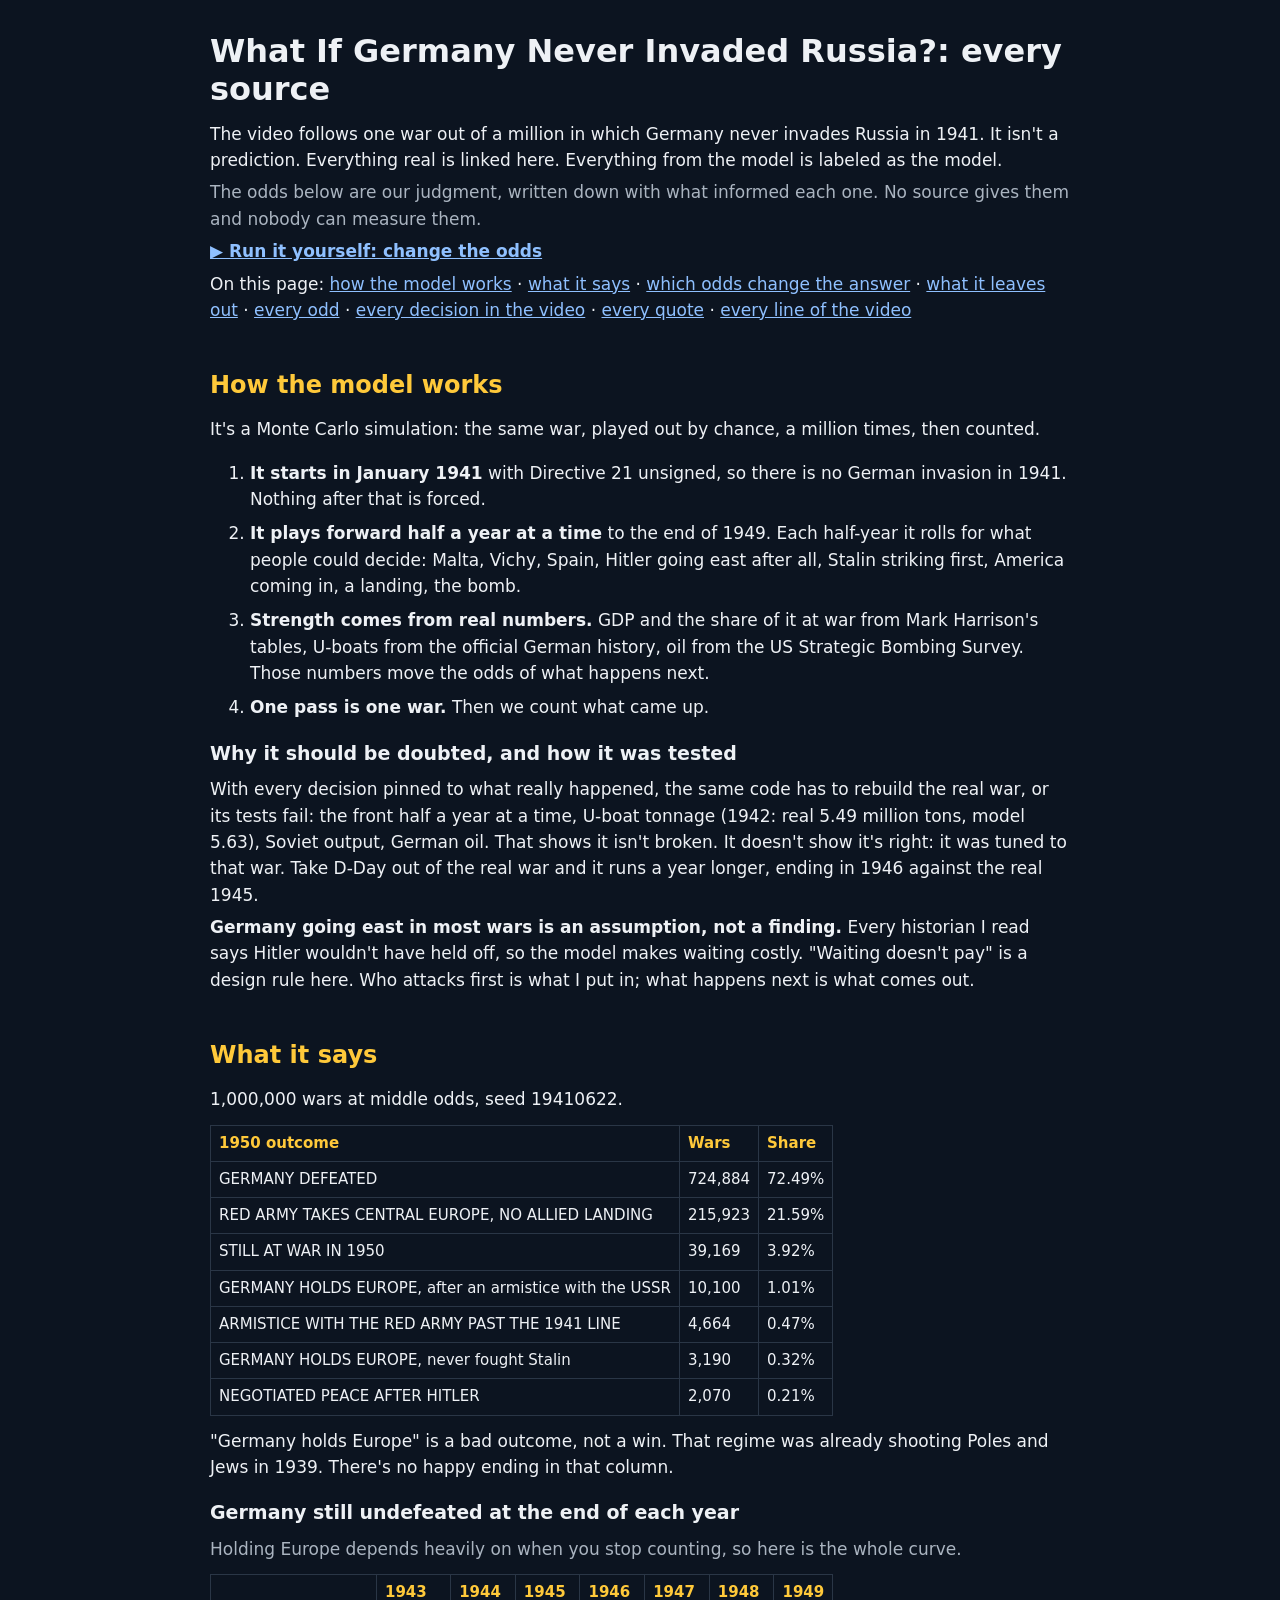
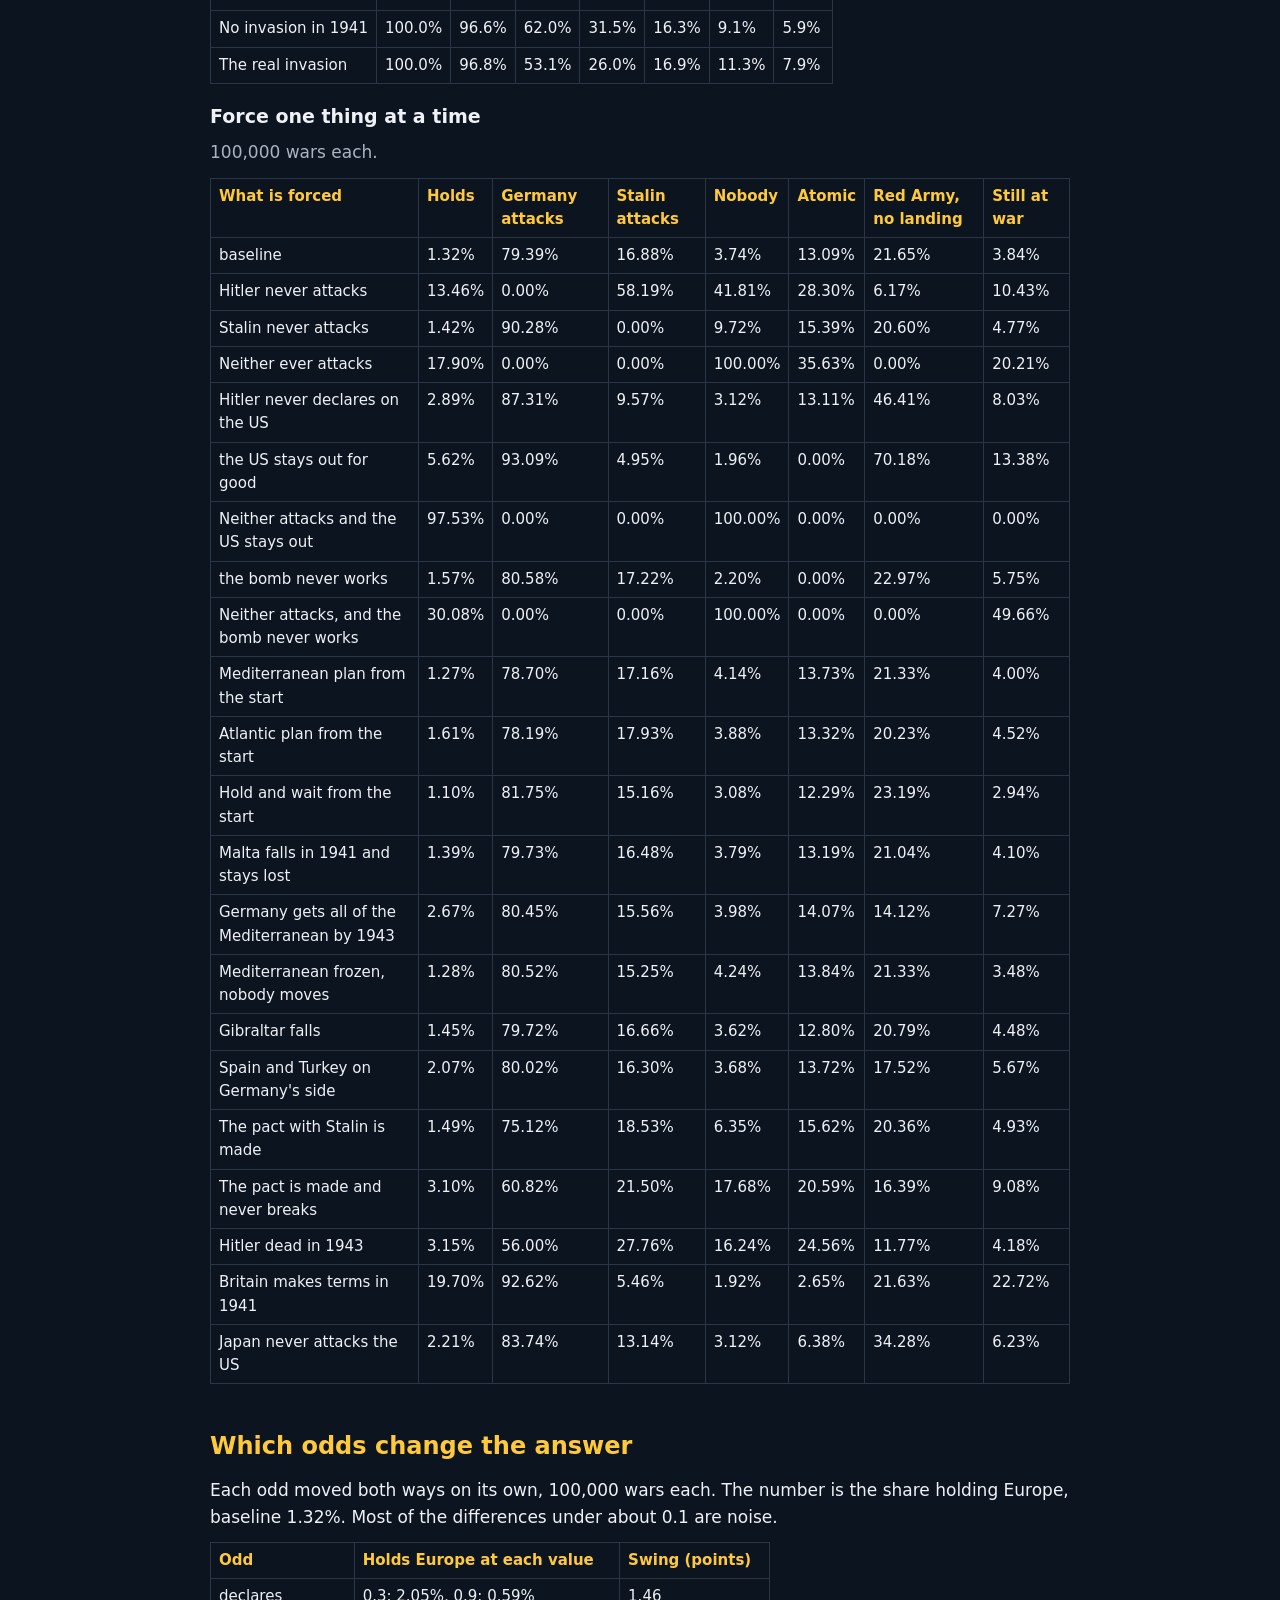
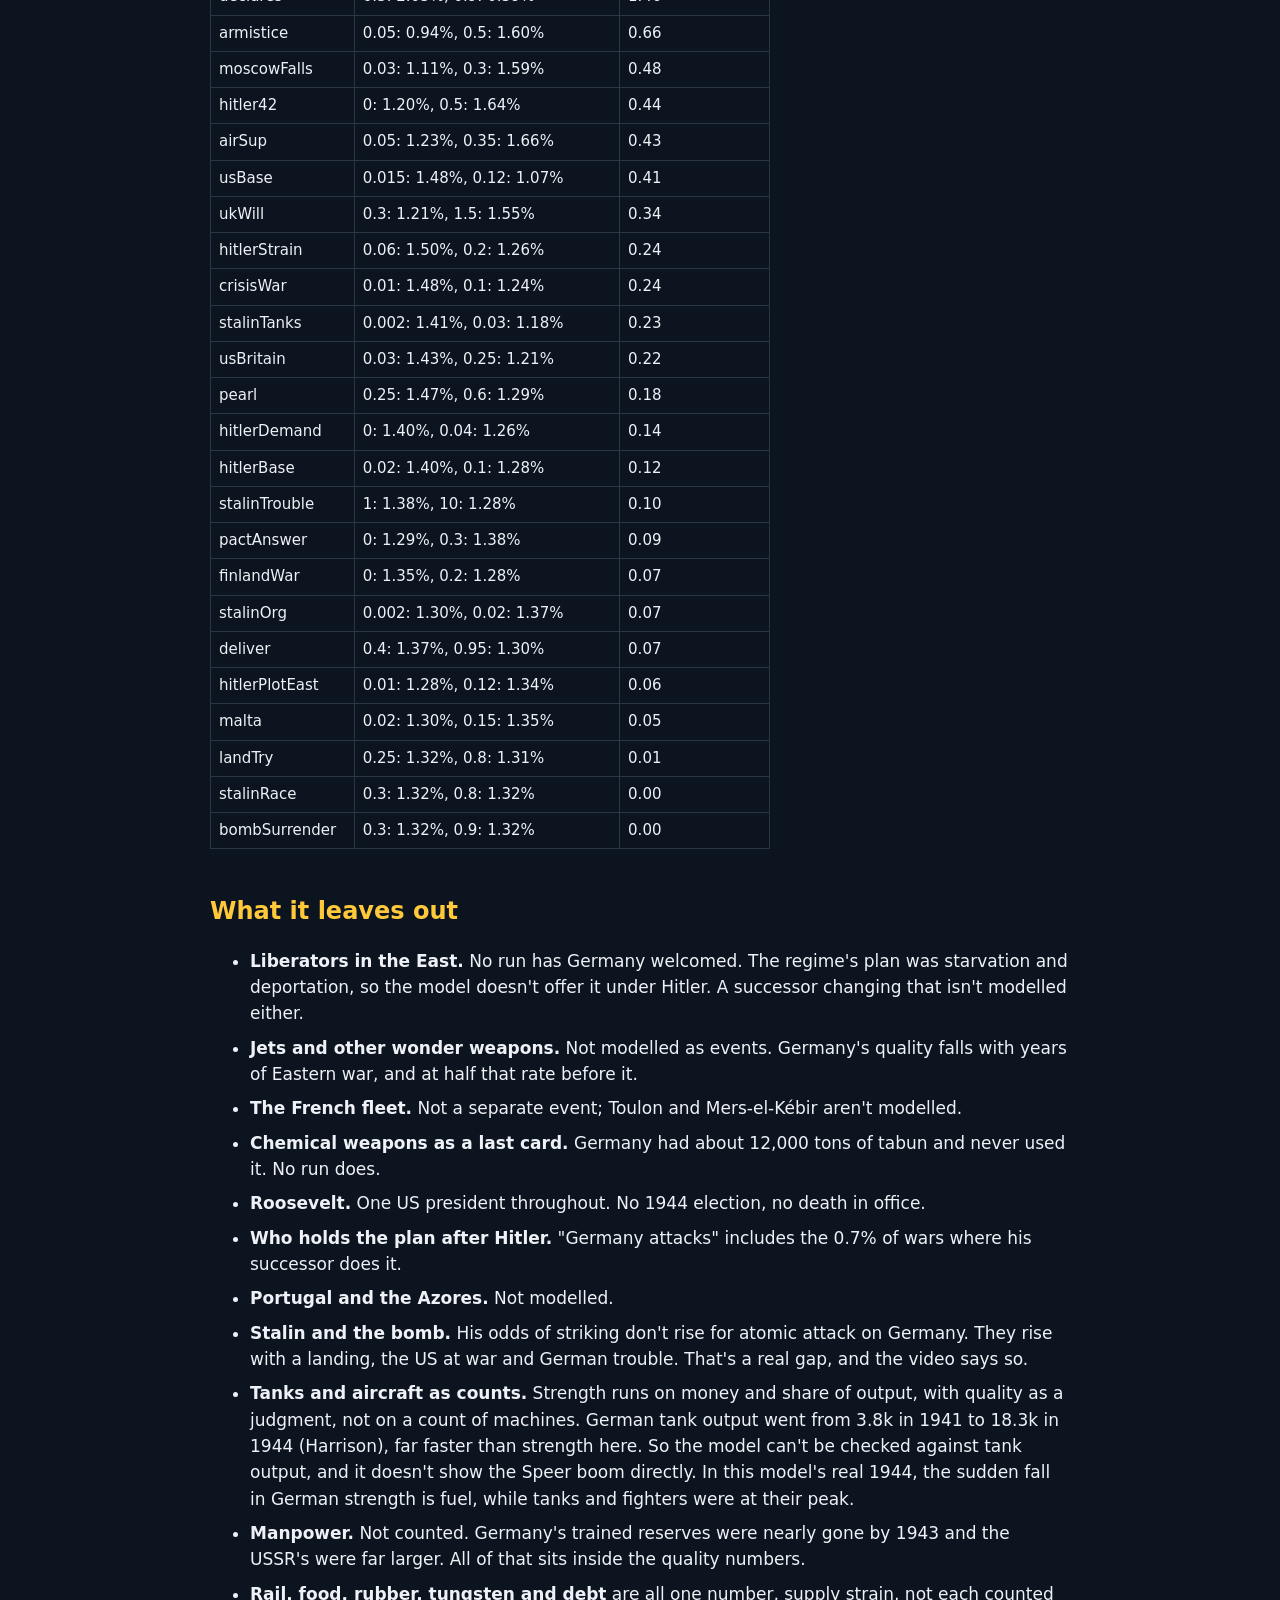
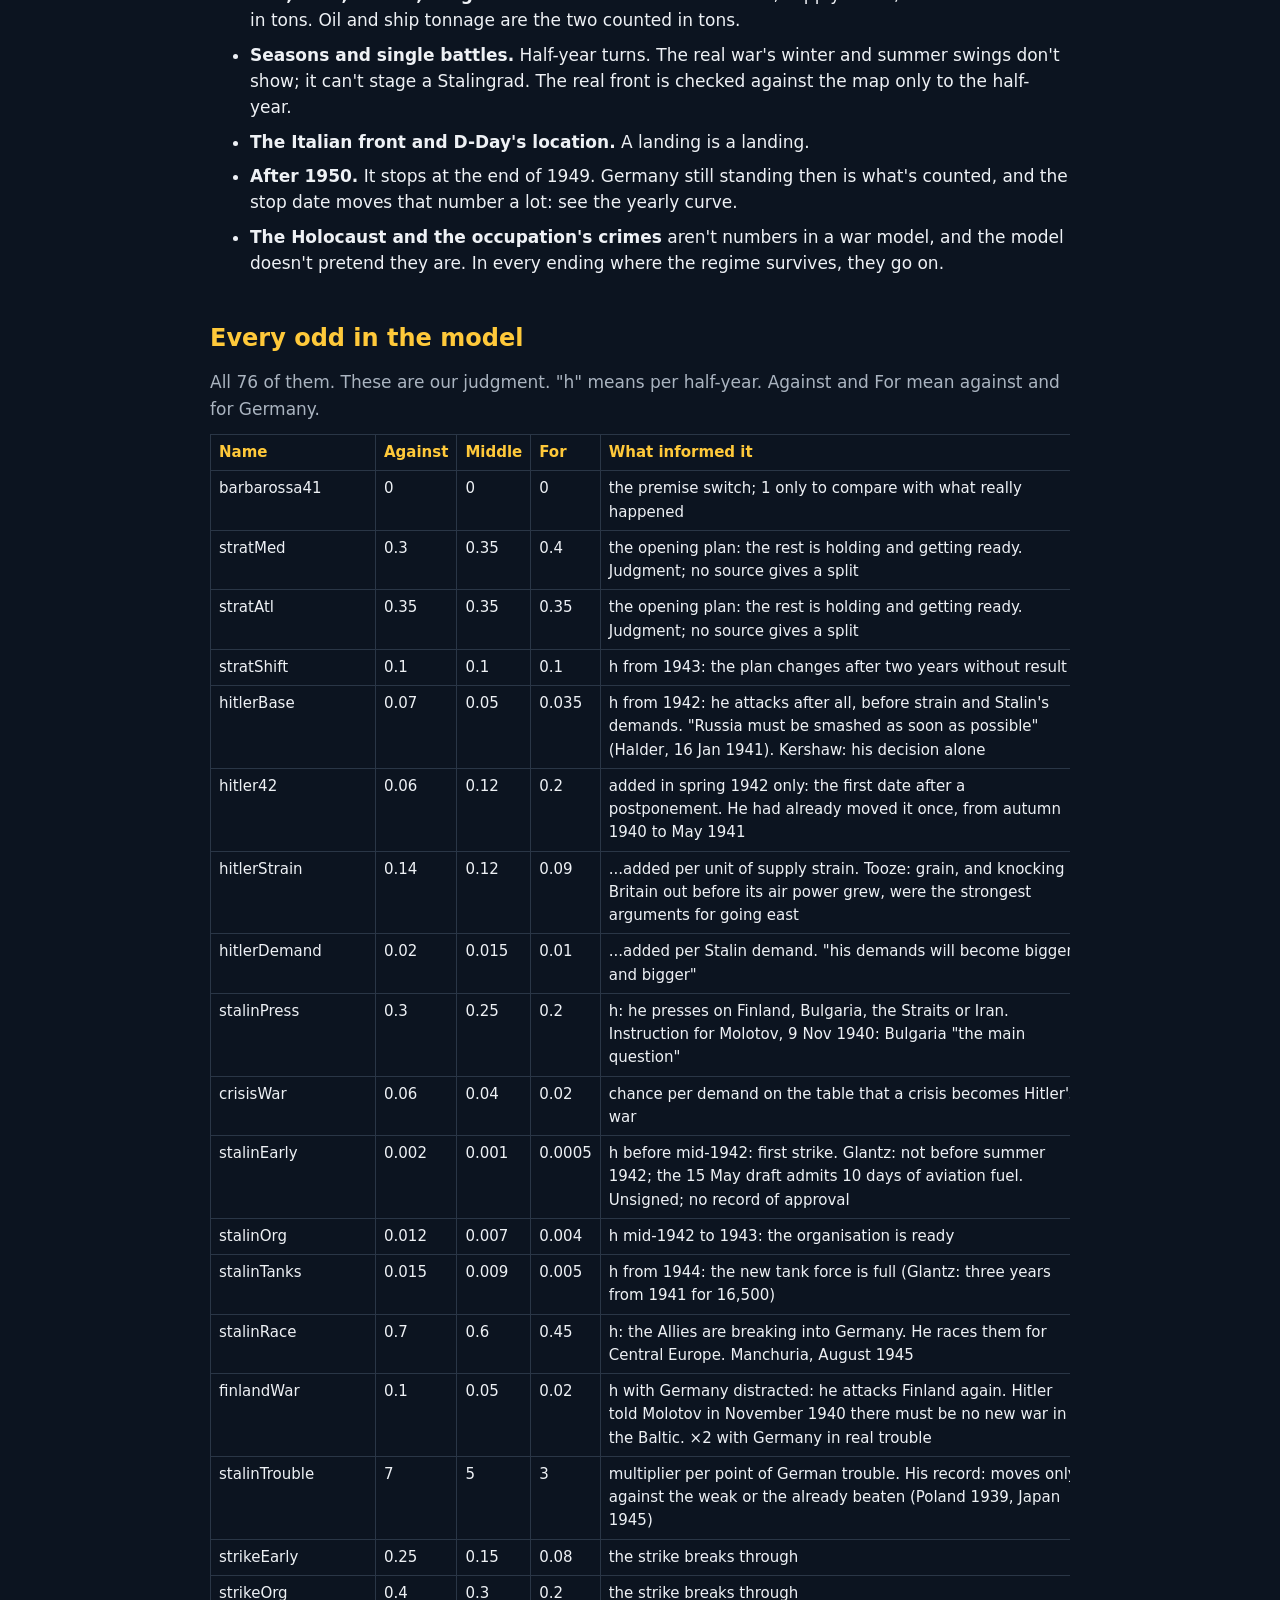
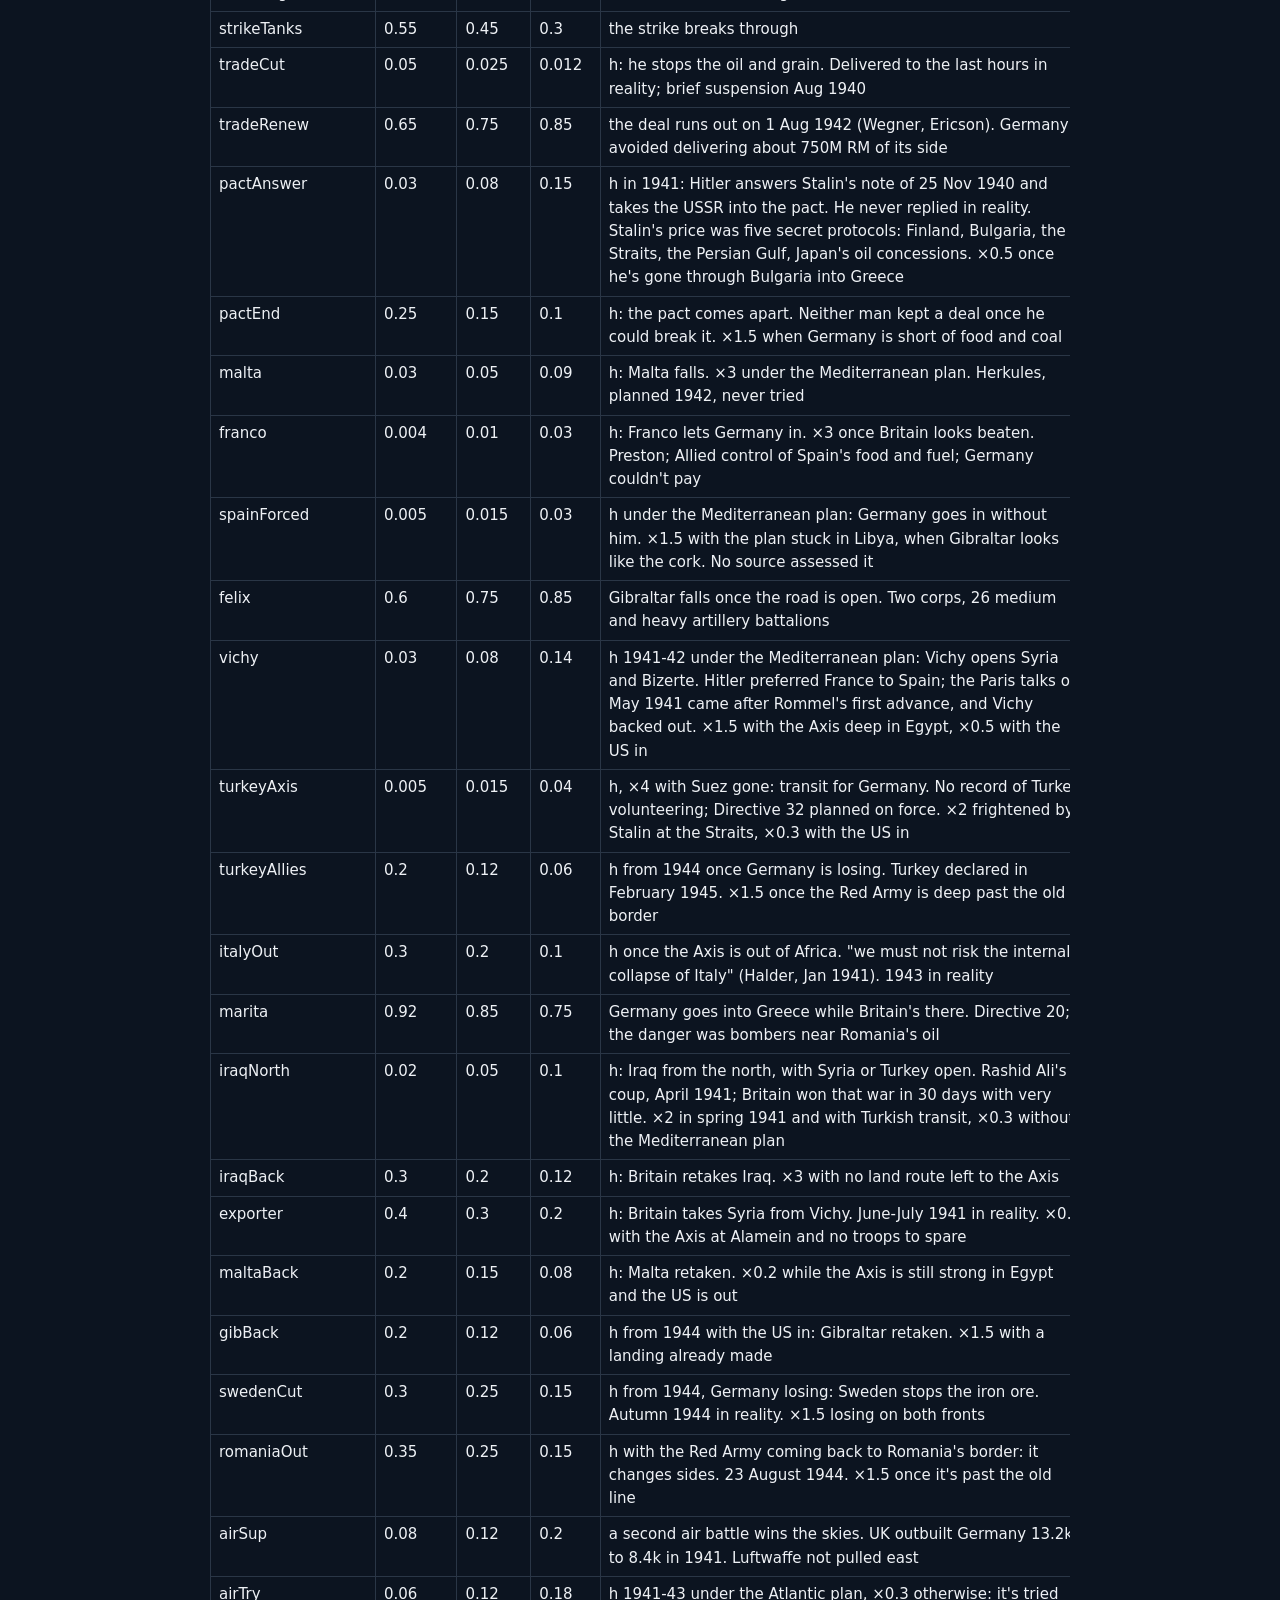
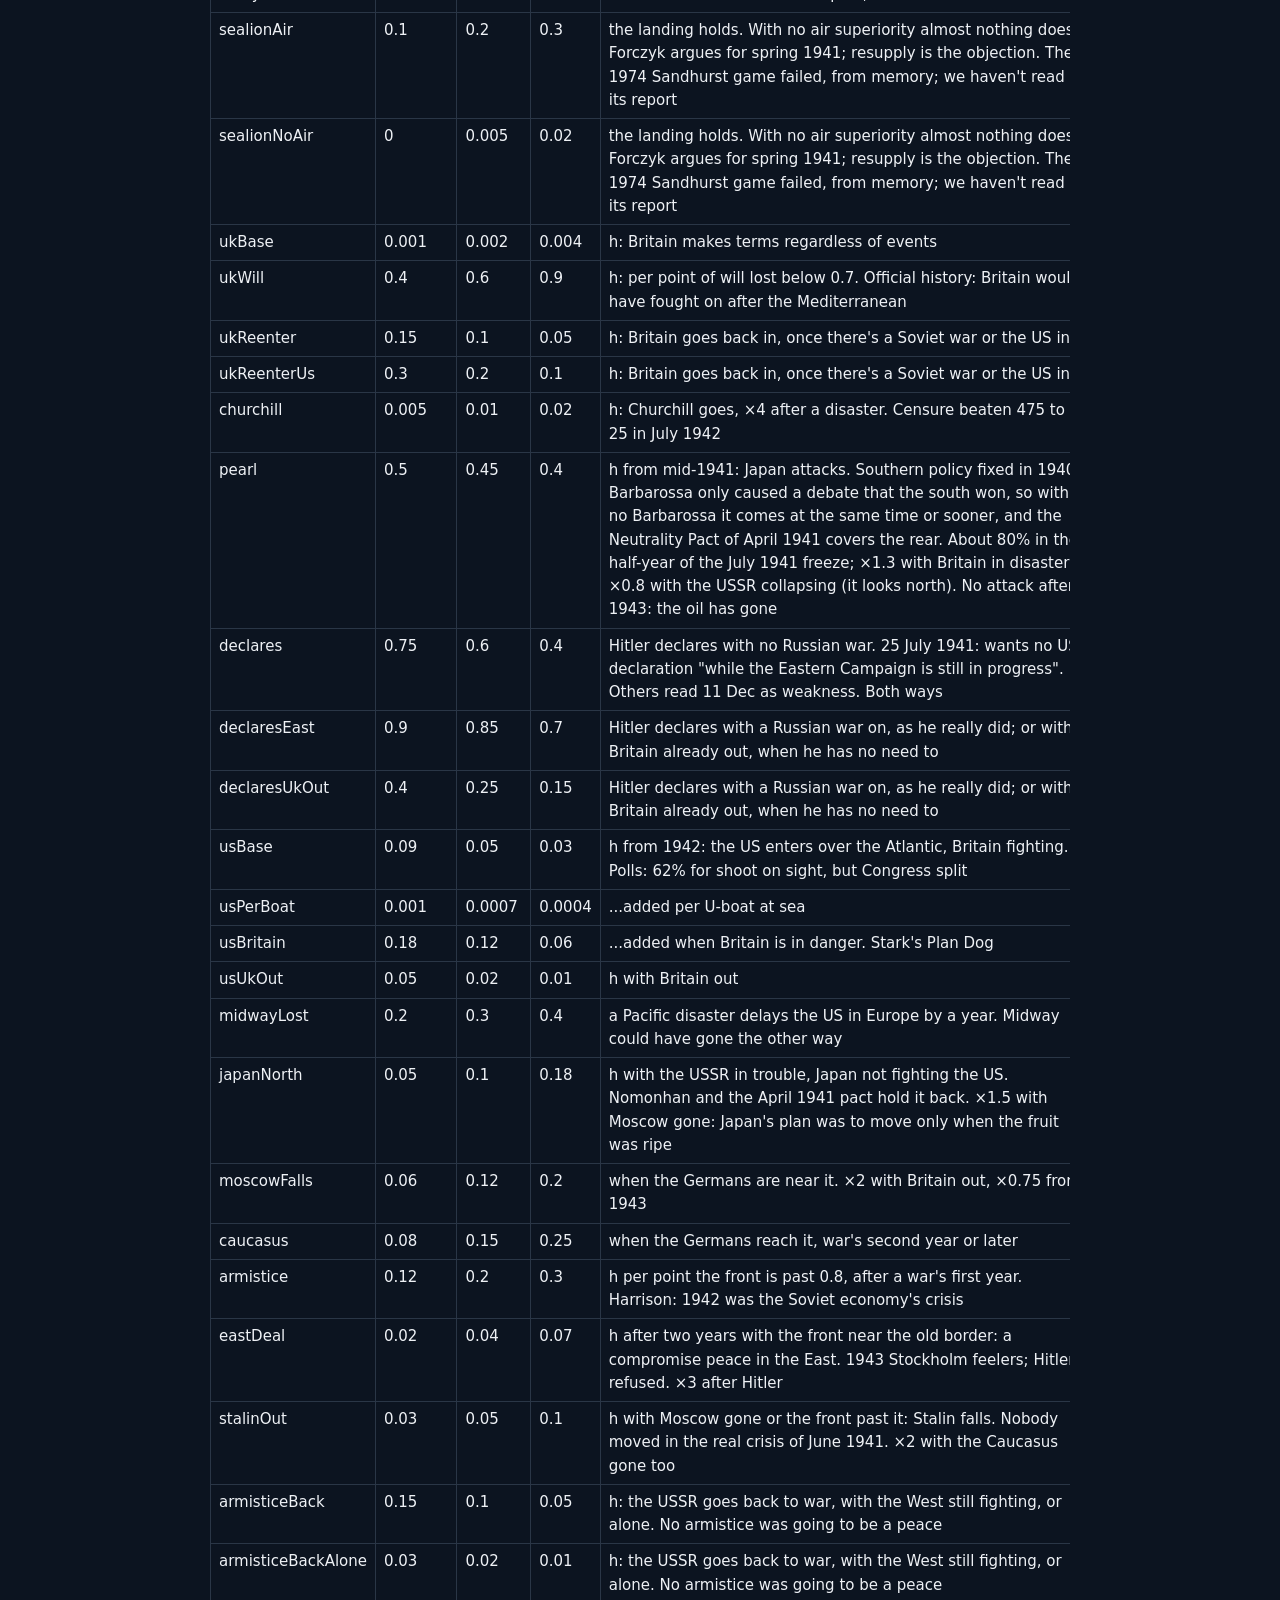
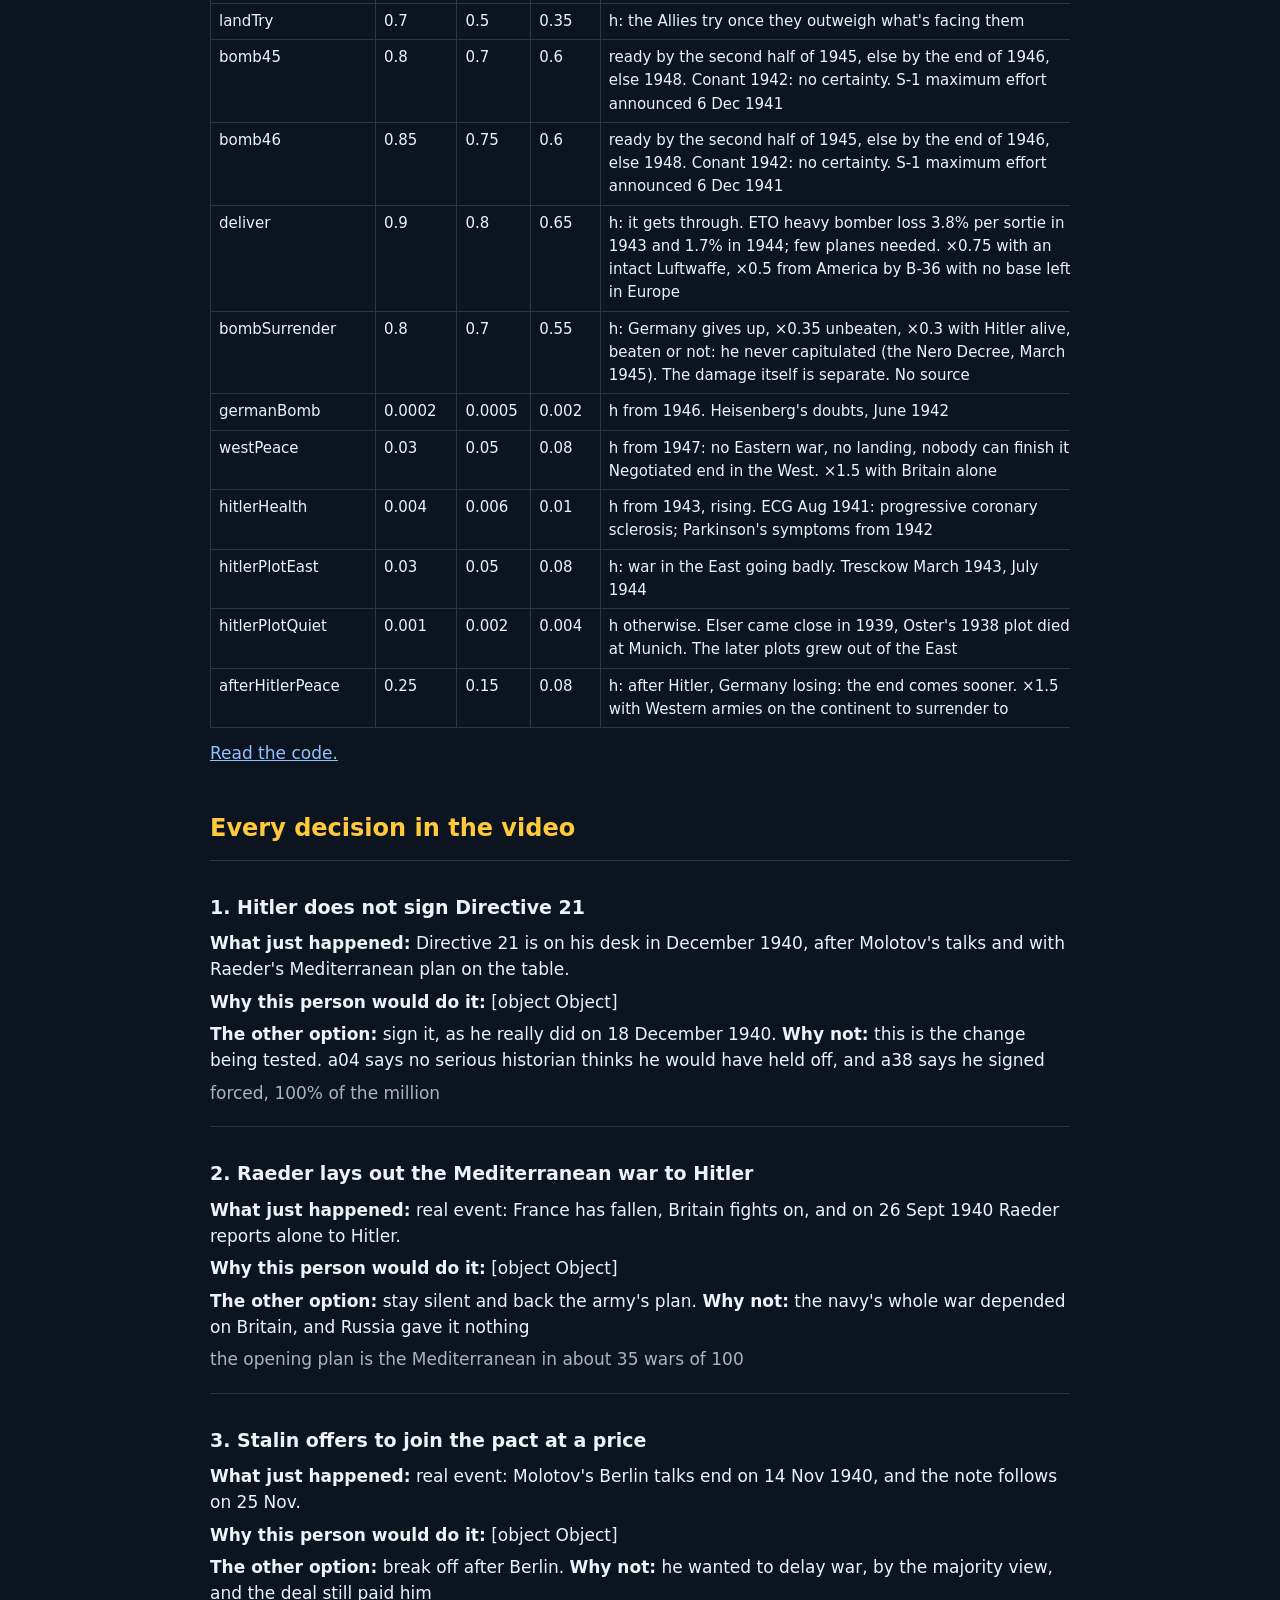
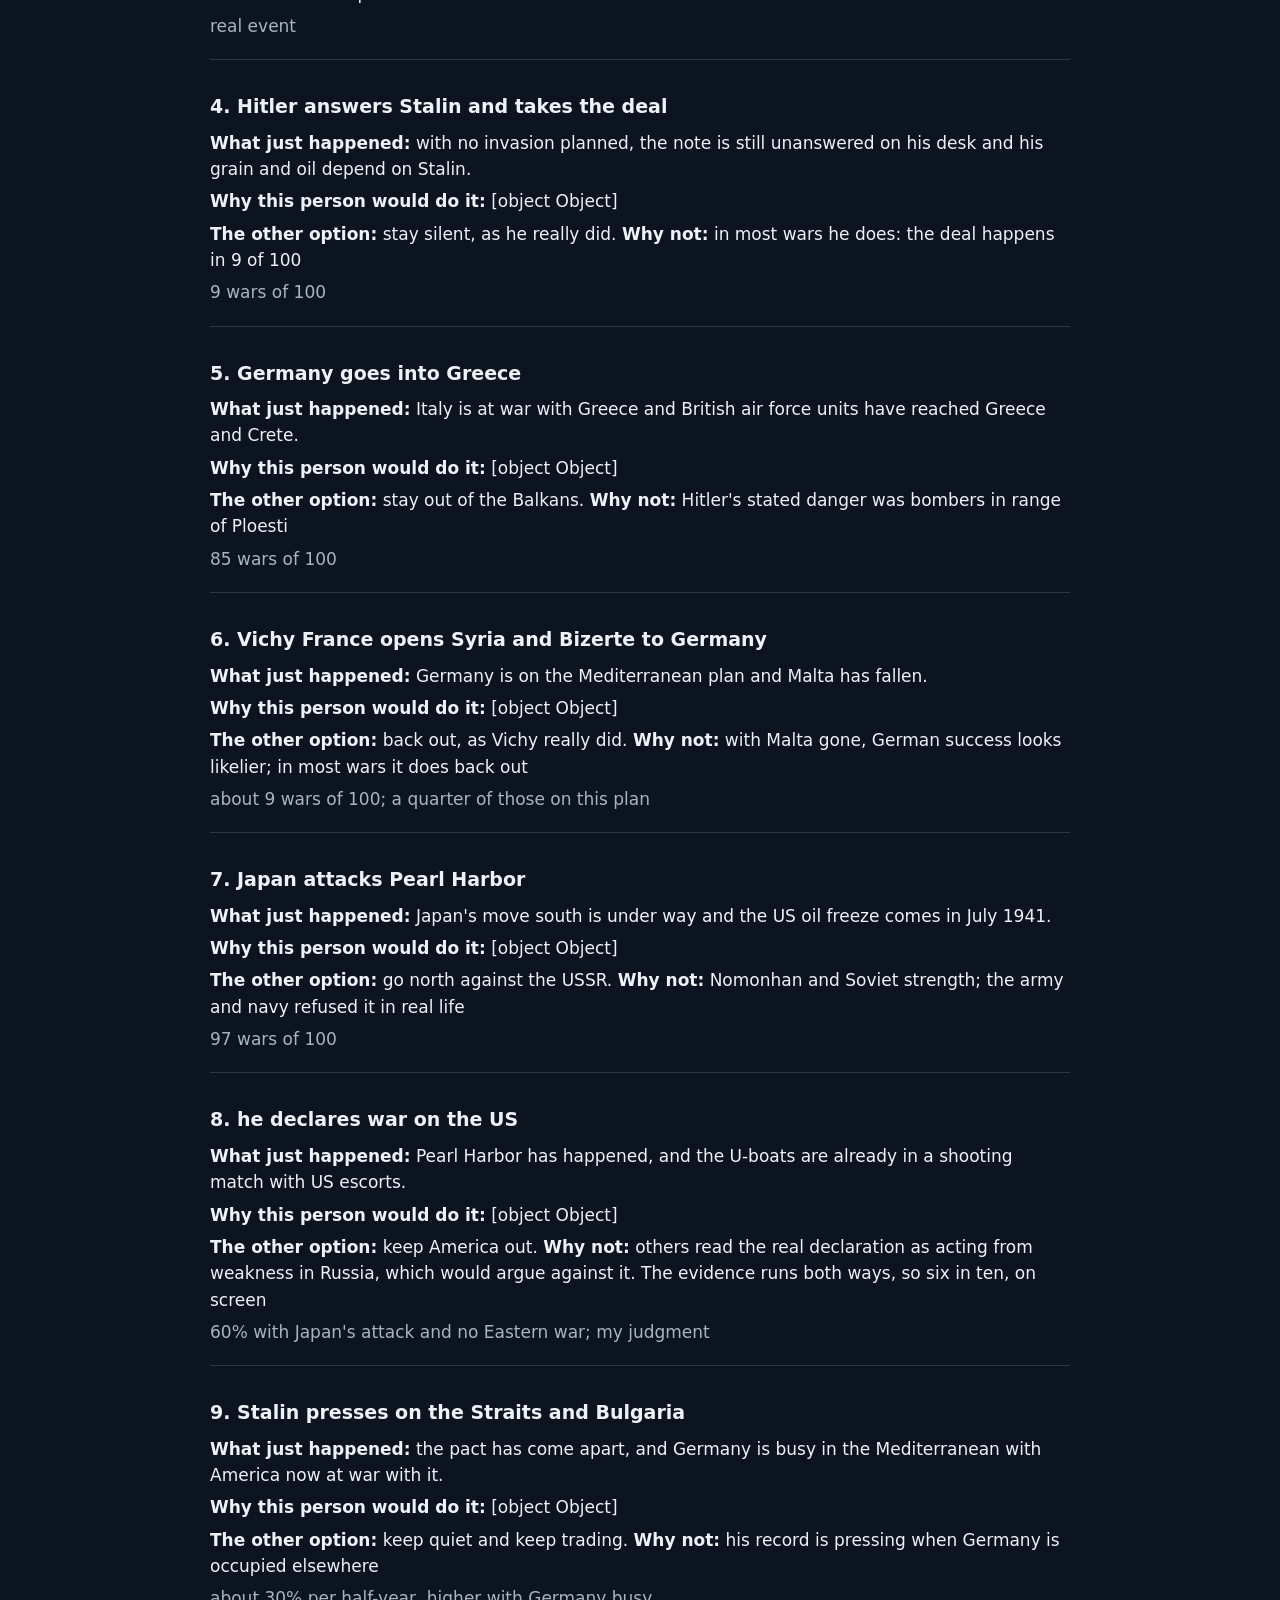
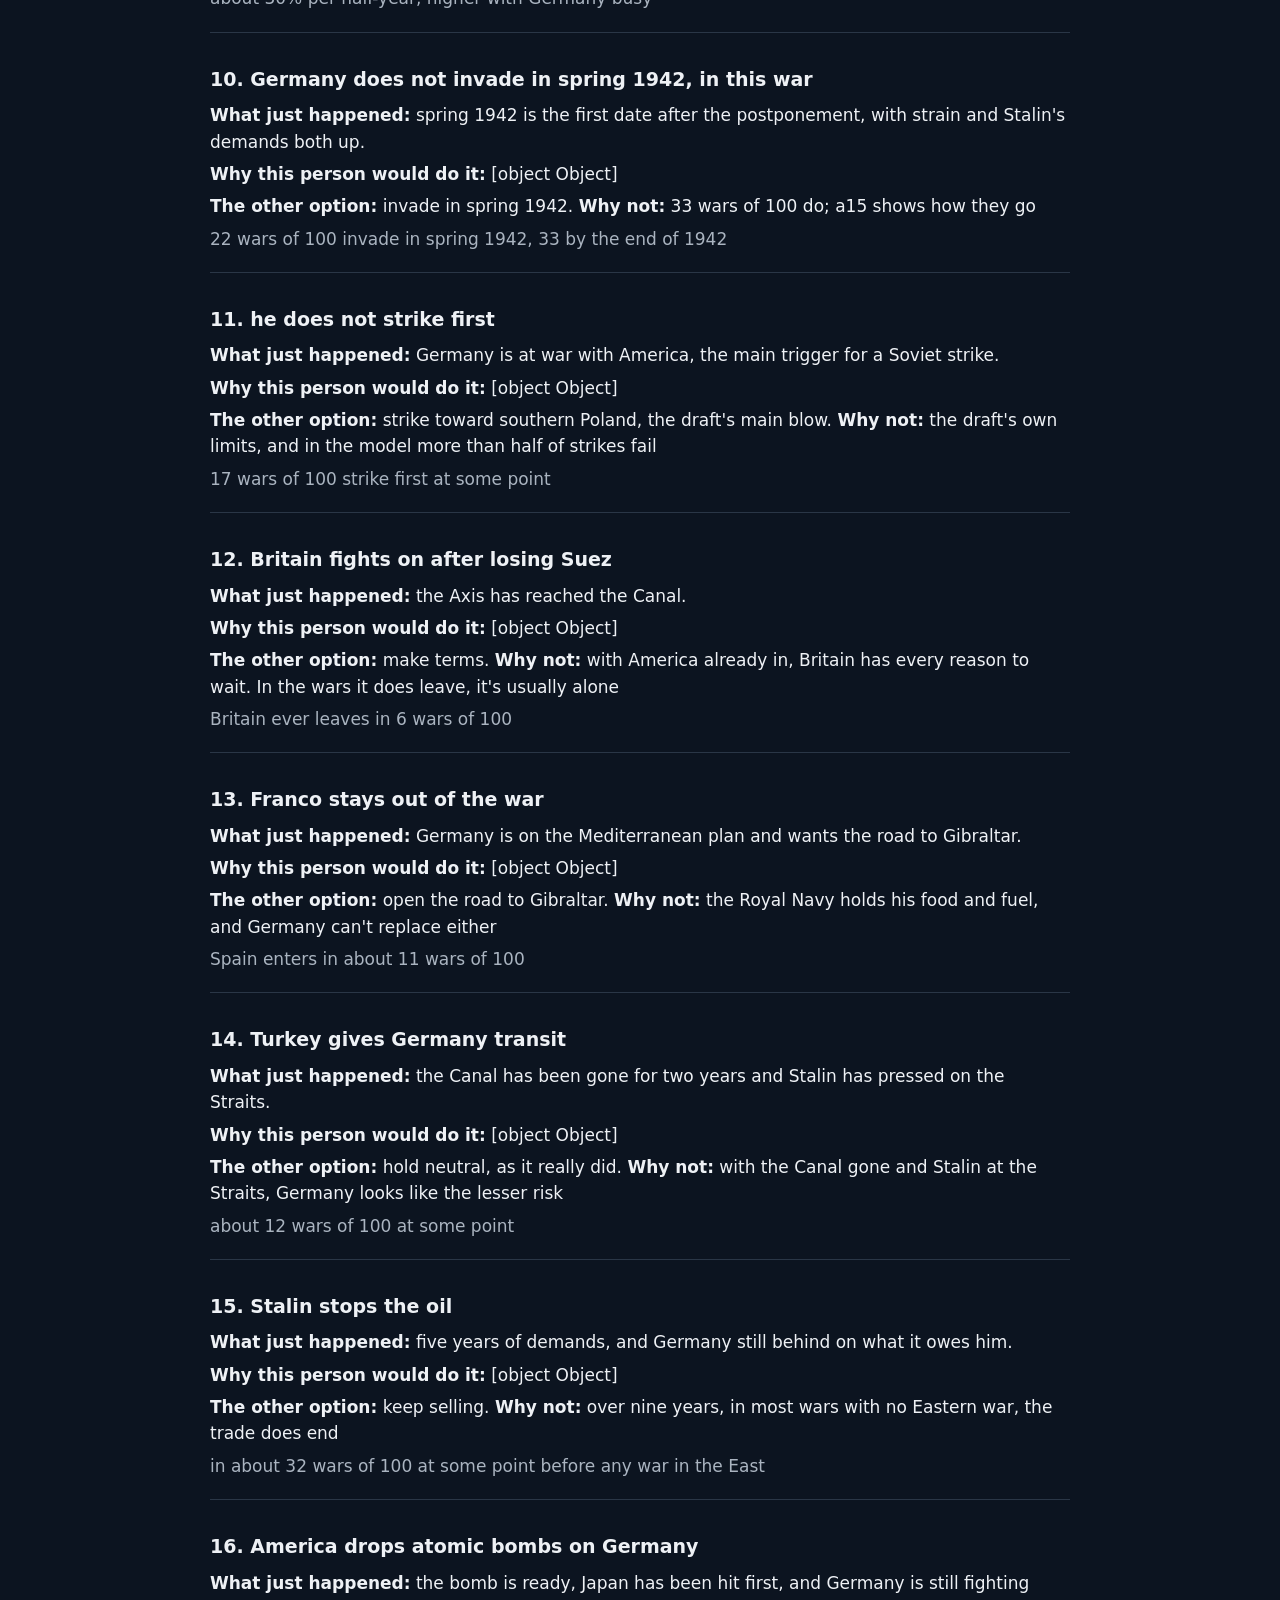
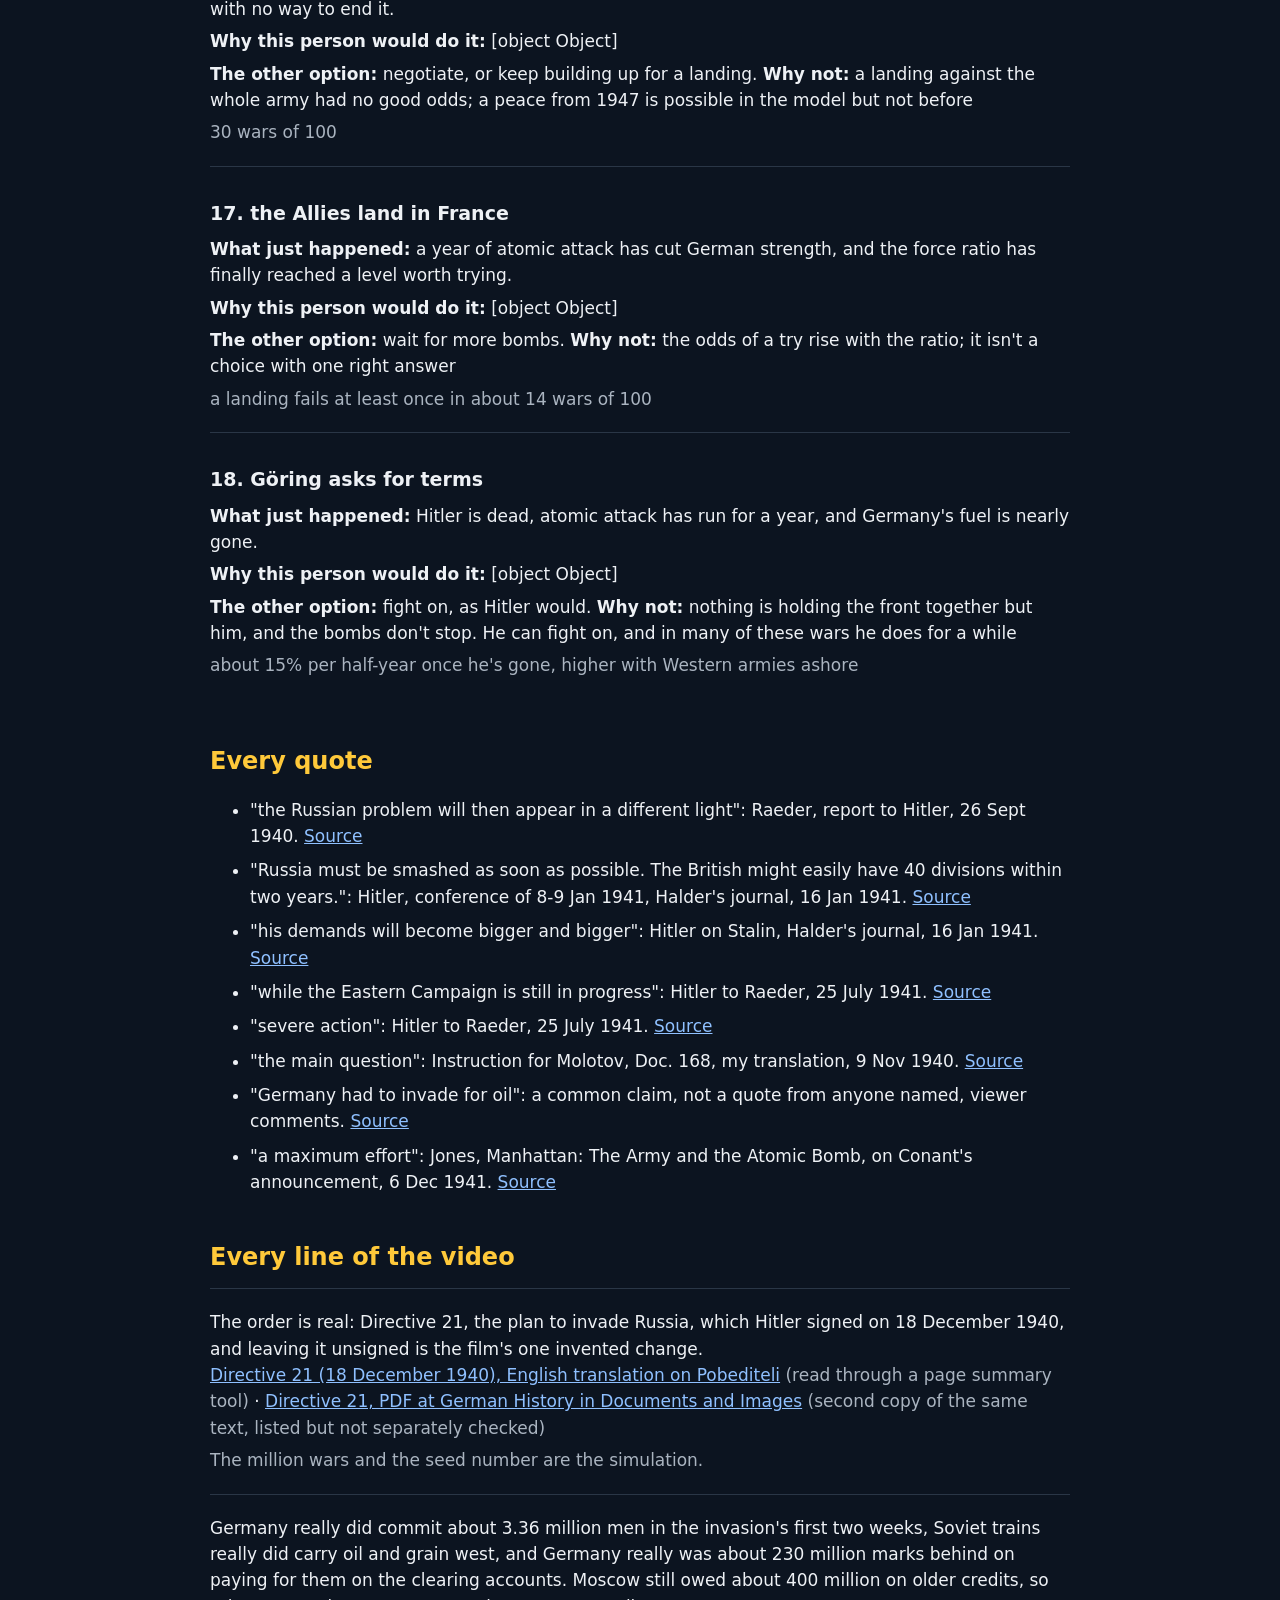
==== index.html @ 6114e950 "Add files via upload" ====
<!doctype html><html lang="en"><head><meta charset="utf-8"><meta name="viewport" content="width=device-width, initial-scale=1"><title>What If Germany Never Invaded Russia?: every source · RealityMargin</title><meta name="theme-color" content="#0c1420">
<style>:root{--bg:#0c1420;--fg:#eef1f5;--dim:#aab4c0;--line:#2a3646;--amber:#ffc93a;--link:#8fc0ff}body{margin:0;background:var(--bg);color:var(--fg);font:17px/1.55 system-ui,Segoe UI,sans-serif}main{max-width:860px;margin:0 auto;padding:32px 16px 80px}h1{font-size:32px;line-height:1.2;margin:0 0 12px}h2{margin:44px 0 12px;color:var(--amber);font-size:24px}h3{margin:18px 0 8px;font-size:19px}section{border-top:1px solid var(--line);padding:14px 0}p{margin:6px 0}a{color:var(--link)}li{margin:8px 0}.note{color:var(--dim)}.wrap{overflow-x:auto;margin:12px 0}table{border-collapse:collapse;font-size:15px;min-width:560px}th,td{border:1px solid var(--line);padding:6px 8px;text-align:left;vertical-align:top}th{color:var(--amber);font-weight:600}.inp{min-width:880px}</style></head><body><main>
<h1>What If Germany Never Invaded Russia?: every source</h1>
<p>The video follows one war out of a million in which Germany never invades Russia in 1941. It isn't a prediction. Everything real is linked here. Everything from the model is labeled as the model.</p>
<p class="note">The odds below are our judgment, written down with what informed each one. No source gives them and nobody can measure them.</p><p><b><a href="run.html">▶ Run it yourself: change the odds</a></b></p>
<p>On this page: <a href="#method">how the model works</a> · <a href="#outcomes">what it says</a> · <a href="#which">which odds change the answer</a> · <a href="#left">what it leaves out</a> · <a href="#inputs">every odd</a> · <a href="#decisions">every decision in the video</a> · <a href="#quotes">every quote</a> · <a href="#lines">every line of the video</a></p>
<h2 id="method">How the model works</h2>
<p>It's a Monte Carlo simulation: the same war, played out by chance, a million times, then counted.</p>
<ol><li><b>It starts in January 1941</b> with Directive 21 unsigned, so there is no German invasion in 1941. Nothing after that is forced.</li>
<li><b>It plays forward half a year at a time</b> to the end of 1949. Each half-year it rolls for what people could decide: Malta, Vichy, Spain, Hitler going east after all, Stalin striking first, America coming in, a landing, the bomb.</li>
<li><b>Strength comes from real numbers.</b> GDP and the share of it at war from Mark Harrison's tables, U-boats from the official German history, oil from the US Strategic Bombing Survey. Those numbers move the odds of what happens next.</li>
<li><b>One pass is one war.</b> Then we count what came up.</li></ol>
<h3>Why it should be doubted, and how it was tested</h3>
<p>With every decision pinned to what really happened, the same code has to rebuild the real war, or its tests fail: the front half a year at a time, U-boat tonnage (1942: real 5.49 million tons, model 5.63), Soviet output, German oil. That shows it isn't broken. It doesn't show it's right: it was tuned to that war. Take D-Day out of the real war and it runs a year longer, ending in 1946 against the real 1945.</p>
<p><b>Germany going east in most wars is an assumption, not a finding.</b> Every historian I read says Hitler wouldn't have held off, so the model makes waiting costly. "Waiting doesn't pay" is a design rule here. Who attacks first is what I put in; what happens next is what comes out.</p>
<h2 id="outcomes">What it says</h2>
<p>1,000,000 wars at middle odds, seed 19410622.</p>
<div class="wrap"><table><tr><th>1950 outcome</th><th>Wars</th><th>Share</th></tr><tr><td>GERMANY DEFEATED</td><td>724,884</td><td>72.49%</td></tr><tr><td>RED ARMY TAKES CENTRAL EUROPE, NO ALLIED LANDING</td><td>215,923</td><td>21.59%</td></tr><tr><td>STILL AT WAR IN 1950</td><td>39,169</td><td>3.92%</td></tr><tr><td>GERMANY HOLDS EUROPE, after an armistice with the USSR</td><td>10,100</td><td>1.01%</td></tr><tr><td>ARMISTICE WITH THE RED ARMY PAST THE 1941 LINE</td><td>4,664</td><td>0.47%</td></tr><tr><td>GERMANY HOLDS EUROPE, never fought Stalin</td><td>3,190</td><td>0.32%</td></tr><tr><td>NEGOTIATED PEACE AFTER HITLER</td><td>2,070</td><td>0.21%</td></tr></table></div>
<p>"Germany holds Europe" is a bad outcome, not a win. That regime was already shooting Poles and Jews in 1939. There's no happy ending in that column.</p>
<h3>Germany still undefeated at the end of each year</h3><p class="note">Holding Europe depends heavily on when you stop counting, so here is the whole curve.</p>
<div class="wrap"><table><tr><th></th><th>1943</th><th>1944</th><th>1945</th><th>1946</th><th>1947</th><th>1948</th><th>1949</th></tr><tr><td>No invasion in 1941</td><td>100.0%</td><td>96.6%</td><td>62.0%</td><td>31.5%</td><td>16.3%</td><td>9.1%</td><td>5.9%</td></tr><tr><td>The real invasion</td><td>100.0%</td><td>96.8%</td><td>53.1%</td><td>26.0%</td><td>16.9%</td><td>11.3%</td><td>7.9%</td></tr></table></div>
<h3>Force one thing at a time</h3><p class="note">100,000 wars each.</p><div class="wrap"><table><tr><th>What is forced</th><th>Holds</th><th>Germany attacks</th><th>Stalin attacks</th><th>Nobody</th><th>Atomic</th><th>Red Army, no landing</th><th>Still at war</th></tr><tr><td>baseline</td><td>1.32%</td><td>79.39%</td><td>16.88%</td><td>3.74%</td><td>13.09%</td><td>21.65%</td><td>3.84%</td></tr><tr><td>Hitler never attacks</td><td>13.46%</td><td>0.00%</td><td>58.19%</td><td>41.81%</td><td>28.30%</td><td>6.17%</td><td>10.43%</td></tr><tr><td>Stalin never attacks</td><td>1.42%</td><td>90.28%</td><td>0.00%</td><td>9.72%</td><td>15.39%</td><td>20.60%</td><td>4.77%</td></tr><tr><td>Neither ever attacks</td><td>17.90%</td><td>0.00%</td><td>0.00%</td><td>100.00%</td><td>35.63%</td><td>0.00%</td><td>20.21%</td></tr><tr><td>Hitler never declares on the US</td><td>2.89%</td><td>87.31%</td><td>9.57%</td><td>3.12%</td><td>13.11%</td><td>46.41%</td><td>8.03%</td></tr><tr><td>the US stays out for good</td><td>5.62%</td><td>93.09%</td><td>4.95%</td><td>1.96%</td><td>0.00%</td><td>70.18%</td><td>13.38%</td></tr><tr><td>Neither attacks and the US stays out</td><td>97.53%</td><td>0.00%</td><td>0.00%</td><td>100.00%</td><td>0.00%</td><td>0.00%</td><td>0.00%</td></tr><tr><td>the bomb never works</td><td>1.57%</td><td>80.58%</td><td>17.22%</td><td>2.20%</td><td>0.00%</td><td>22.97%</td><td>5.75%</td></tr><tr><td>Neither attacks, and the bomb never works</td><td>30.08%</td><td>0.00%</td><td>0.00%</td><td>100.00%</td><td>0.00%</td><td>0.00%</td><td>49.66%</td></tr><tr><td>Mediterranean plan from the start</td><td>1.27%</td><td>78.70%</td><td>17.16%</td><td>4.14%</td><td>13.73%</td><td>21.33%</td><td>4.00%</td></tr><tr><td>Atlantic plan from the start</td><td>1.61%</td><td>78.19%</td><td>17.93%</td><td>3.88%</td><td>13.32%</td><td>20.23%</td><td>4.52%</td></tr><tr><td>Hold and wait from the start</td><td>1.10%</td><td>81.75%</td><td>15.16%</td><td>3.08%</td><td>12.29%</td><td>23.19%</td><td>2.94%</td></tr><tr><td>Malta falls in 1941 and stays lost</td><td>1.39%</td><td>79.73%</td><td>16.48%</td><td>3.79%</td><td>13.19%</td><td>21.04%</td><td>4.10%</td></tr><tr><td>Germany gets all of the Mediterranean by 1943</td><td>2.67%</td><td>80.45%</td><td>15.56%</td><td>3.98%</td><td>14.07%</td><td>14.12%</td><td>7.27%</td></tr><tr><td>Mediterranean frozen, nobody moves</td><td>1.28%</td><td>80.52%</td><td>15.25%</td><td>4.24%</td><td>13.84%</td><td>21.33%</td><td>3.48%</td></tr><tr><td>Gibraltar falls</td><td>1.45%</td><td>79.72%</td><td>16.66%</td><td>3.62%</td><td>12.80%</td><td>20.79%</td><td>4.48%</td></tr><tr><td>Spain and Turkey on Germany's side</td><td>2.07%</td><td>80.02%</td><td>16.30%</td><td>3.68%</td><td>13.72%</td><td>17.52%</td><td>5.67%</td></tr><tr><td>The pact with Stalin is made</td><td>1.49%</td><td>75.12%</td><td>18.53%</td><td>6.35%</td><td>15.62%</td><td>20.36%</td><td>4.93%</td></tr><tr><td>The pact is made and never breaks</td><td>3.10%</td><td>60.82%</td><td>21.50%</td><td>17.68%</td><td>20.59%</td><td>16.39%</td><td>9.08%</td></tr><tr><td>Hitler dead in 1943</td><td>3.15%</td><td>56.00%</td><td>27.76%</td><td>16.24%</td><td>24.56%</td><td>11.77%</td><td>4.18%</td></tr><tr><td>Britain makes terms in 1941</td><td>19.70%</td><td>92.62%</td><td>5.46%</td><td>1.92%</td><td>2.65%</td><td>21.63%</td><td>22.72%</td></tr><tr><td>Japan never attacks the US</td><td>2.21%</td><td>83.74%</td><td>13.14%</td><td>3.12%</td><td>6.38%</td><td>34.28%</td><td>6.23%</td></tr></table></div>
<h2 id="which">Which odds change the answer</h2><p>Each odd moved both ways on its own, 100,000 wars each. The number is the share holding Europe, baseline 1.32%. Most of the differences under about 0.1 are noise.</p>
<div class="wrap"><table><tr><th>Odd</th><th>Holds Europe at each value</th><th>Swing (points)</th></tr><tr><td>declares</td><td>0.3: 2.05%, 0.9: 0.59%</td><td>1.46</td></tr><tr><td>armistice</td><td>0.05: 0.94%, 0.5: 1.60%</td><td>0.66</td></tr><tr><td>moscowFalls</td><td>0.03: 1.11%, 0.3: 1.59%</td><td>0.48</td></tr><tr><td>hitler42</td><td>0: 1.20%, 0.5: 1.64%</td><td>0.44</td></tr><tr><td>airSup</td><td>0.05: 1.23%, 0.35: 1.66%</td><td>0.43</td></tr><tr><td>usBase</td><td>0.015: 1.48%, 0.12: 1.07%</td><td>0.41</td></tr><tr><td>ukWill</td><td>0.3: 1.21%, 1.5: 1.55%</td><td>0.34</td></tr><tr><td>hitlerStrain</td><td>0.06: 1.50%, 0.2: 1.26%</td><td>0.24</td></tr><tr><td>crisisWar</td><td>0.01: 1.48%, 0.1: 1.24%</td><td>0.24</td></tr><tr><td>stalinTanks</td><td>0.002: 1.41%, 0.03: 1.18%</td><td>0.23</td></tr><tr><td>usBritain</td><td>0.03: 1.43%, 0.25: 1.21%</td><td>0.22</td></tr><tr><td>pearl</td><td>0.25: 1.47%, 0.6: 1.29%</td><td>0.18</td></tr><tr><td>hitlerDemand</td><td>0: 1.40%, 0.04: 1.26%</td><td>0.14</td></tr><tr><td>hitlerBase</td><td>0.02: 1.40%, 0.1: 1.28%</td><td>0.12</td></tr><tr><td>stalinTrouble</td><td>1: 1.38%, 10: 1.28%</td><td>0.10</td></tr><tr><td>pactAnswer</td><td>0: 1.29%, 0.3: 1.38%</td><td>0.09</td></tr><tr><td>finlandWar</td><td>0: 1.35%, 0.2: 1.28%</td><td>0.07</td></tr><tr><td>stalinOrg</td><td>0.002: 1.30%, 0.02: 1.37%</td><td>0.07</td></tr><tr><td>deliver</td><td>0.4: 1.37%, 0.95: 1.30%</td><td>0.07</td></tr><tr><td>hitlerPlotEast</td><td>0.01: 1.28%, 0.12: 1.34%</td><td>0.06</td></tr><tr><td>malta</td><td>0.02: 1.30%, 0.15: 1.35%</td><td>0.05</td></tr><tr><td>landTry</td><td>0.25: 1.32%, 0.8: 1.31%</td><td>0.01</td></tr><tr><td>stalinRace</td><td>0.3: 1.32%, 0.8: 1.32%</td><td>0.00</td></tr><tr><td>bombSurrender</td><td>0.3: 1.32%, 0.9: 1.32%</td><td>0.00</td></tr></table></div>
<h2 id="left">What it leaves out</h2><ul><li><b>Liberators in the East.</b> No run has Germany welcomed. The regime's plan was starvation and deportation, so the model doesn't offer it under Hitler. A successor changing that isn't modelled either.</li><li><b>Jets and other wonder weapons.</b> Not modelled as events. Germany's quality falls with years of Eastern war, and at half that rate before it.</li><li><b>The French fleet.</b> Not a separate event; Toulon and Mers-el-Kébir aren't modelled.</li><li><b>Chemical weapons as a last card.</b> Germany had about 12,000 tons of tabun and never used it. No run does.</li><li><b>Roosevelt.</b> One US president throughout. No 1944 election, no death in office.</li><li><b>Who holds the plan after Hitler.</b> "Germany attacks" includes the 0.7% of wars where his successor does it.</li><li><b>Portugal and the Azores.</b> Not modelled.</li><li><b>Stalin and the bomb.</b> His odds of striking don't rise for atomic attack on Germany. They rise with a landing, the US at war and German trouble. That's a real gap, and the video says so.</li><li><b>Tanks and aircraft as counts.</b> Strength runs on money and share of output, with quality as a judgment, not on a count of machines. German tank output went from 3.8k in 1941 to 18.3k in 1944 (Harrison), far faster than strength here. So the model can't be checked against tank output, and it doesn't show the Speer boom directly. In this model's real 1944, the sudden fall in German strength is fuel, while tanks and fighters were at their peak.</li><li><b>Manpower.</b> Not counted. Germany's trained reserves were nearly gone by 1943 and the USSR's were far larger. All of that sits inside the quality numbers.</li><li><b>Rail, food, rubber, tungsten and debt</b> are all one number, supply strain, not each counted in tons. Oil and ship tonnage are the two counted in tons.</li><li><b>Seasons and single battles.</b> Half-year turns. The real war's winter and summer swings don't show; it can't stage a Stalingrad. The real front is checked against the map only to the half-year.</li><li><b>The Italian front and D-Day's location.</b> A landing is a landing.</li><li><b>After 1950.</b> It stops at the end of 1949. Germany still standing then is what's counted, and the stop date moves that number a lot: see the yearly curve.</li><li><b>The Holocaust and the occupation's crimes</b> aren't numbers in a war model, and the model doesn't pretend they are. In every ending where the regime survives, they go on.</li></ul>
<h2 id="inputs">Every odd in the model</h2><p class="note">All 76 of them. These are our judgment. "h" means per half-year. Against and For mean against and for Germany.</p><div class="wrap"><table class="inp"><tr><th>Name</th><th>Against</th><th>Middle</th><th>For</th><th>What informed it</th></tr><tr id="k-barbarossa41"><td>barbarossa41</td><td>0</td><td>0</td><td>0</td><td>the premise switch; 1 only to compare with what really happened</td></tr><tr id="k-stratMed"><td>stratMed</td><td>0.3</td><td>0.35</td><td>0.4</td><td>the opening plan: the rest is holding and getting ready. Judgment; no source gives a split</td></tr><tr id="k-stratAtl"><td>stratAtl</td><td>0.35</td><td>0.35</td><td>0.35</td><td>the opening plan: the rest is holding and getting ready. Judgment; no source gives a split</td></tr><tr id="k-stratShift"><td>stratShift</td><td>0.1</td><td>0.1</td><td>0.1</td><td>h from 1943: the plan changes after two years without result</td></tr><tr id="k-hitlerBase"><td>hitlerBase</td><td>0.07</td><td>0.05</td><td>0.035</td><td>h from 1942: he attacks after all, before strain and Stalin's demands. "Russia must be smashed as soon as possible" (Halder, 16 Jan 1941). Kershaw: his decision alone</td></tr><tr id="k-hitler42"><td>hitler42</td><td>0.06</td><td>0.12</td><td>0.2</td><td>added in spring 1942 only: the first date after a postponement. He had already moved it once, from autumn 1940 to May 1941</td></tr><tr id="k-hitlerStrain"><td>hitlerStrain</td><td>0.14</td><td>0.12</td><td>0.09</td><td>...added per unit of supply strain. Tooze: grain, and knocking Britain out before its air power grew, were the strongest arguments for going east</td></tr><tr id="k-hitlerDemand"><td>hitlerDemand</td><td>0.02</td><td>0.015</td><td>0.01</td><td>...added per Stalin demand. "his demands will become bigger and bigger"</td></tr><tr id="k-stalinPress"><td>stalinPress</td><td>0.3</td><td>0.25</td><td>0.2</td><td>h: he presses on Finland, Bulgaria, the Straits or Iran. Instruction for Molotov, 9 Nov 1940: Bulgaria "the main question"</td></tr><tr id="k-crisisWar"><td>crisisWar</td><td>0.06</td><td>0.04</td><td>0.02</td><td>chance per demand on the table that a crisis becomes Hitler's war</td></tr><tr id="k-stalinEarly"><td>stalinEarly</td><td>0.002</td><td>0.001</td><td>0.0005</td><td>h before mid-1942: first strike. Glantz: not before summer 1942; the 15 May draft admits 10 days of aviation fuel. Unsigned; no record of approval</td></tr><tr id="k-stalinOrg"><td>stalinOrg</td><td>0.012</td><td>0.007</td><td>0.004</td><td>h mid-1942 to 1943: the organisation is ready</td></tr><tr id="k-stalinTanks"><td>stalinTanks</td><td>0.015</td><td>0.009</td><td>0.005</td><td>h from 1944: the new tank force is full (Glantz: three years from 1941 for 16,500)</td></tr><tr id="k-stalinRace"><td>stalinRace</td><td>0.7</td><td>0.6</td><td>0.45</td><td>h: the Allies are breaking into Germany. He races them for Central Europe. Manchuria, August 1945</td></tr><tr id="k-finlandWar"><td>finlandWar</td><td>0.1</td><td>0.05</td><td>0.02</td><td>h with Germany distracted: he attacks Finland again. Hitler told Molotov in November 1940 there must be no new war in the Baltic. ×2 with Germany in real trouble</td></tr><tr id="k-stalinTrouble"><td>stalinTrouble</td><td>7</td><td>5</td><td>3</td><td>multiplier per point of German trouble. His record: moves only against the weak or the already beaten (Poland 1939, Japan 1945)</td></tr><tr id="k-strikeEarly"><td>strikeEarly</td><td>0.25</td><td>0.15</td><td>0.08</td><td>the strike breaks through</td></tr><tr id="k-strikeOrg"><td>strikeOrg</td><td>0.4</td><td>0.3</td><td>0.2</td><td>the strike breaks through</td></tr><tr id="k-strikeTanks"><td>strikeTanks</td><td>0.55</td><td>0.45</td><td>0.3</td><td>the strike breaks through</td></tr><tr id="k-tradeCut"><td>tradeCut</td><td>0.05</td><td>0.025</td><td>0.012</td><td>h: he stops the oil and grain. Delivered to the last hours in reality; brief suspension Aug 1940</td></tr><tr id="k-tradeRenew"><td>tradeRenew</td><td>0.65</td><td>0.75</td><td>0.85</td><td>the deal runs out on 1 Aug 1942 (Wegner, Ericson). Germany avoided delivering about 750M RM of its side</td></tr><tr id="k-pactAnswer"><td>pactAnswer</td><td>0.03</td><td>0.08</td><td>0.15</td><td>h in 1941: Hitler answers Stalin's note of 25 Nov 1940 and takes the USSR into the pact. He never replied in reality. Stalin's price was five secret protocols: Finland, Bulgaria, the Straits, the Persian Gulf, Japan's oil concessions. ×0.5 once he's gone through Bulgaria into Greece</td></tr><tr id="k-pactEnd"><td>pactEnd</td><td>0.25</td><td>0.15</td><td>0.1</td><td>h: the pact comes apart. Neither man kept a deal once he could break it. ×1.5 when Germany is short of food and coal</td></tr><tr id="k-malta"><td>malta</td><td>0.03</td><td>0.05</td><td>0.09</td><td>h: Malta falls. ×3 under the Mediterranean plan. Herkules, planned 1942, never tried</td></tr><tr id="k-franco"><td>franco</td><td>0.004</td><td>0.01</td><td>0.03</td><td>h: Franco lets Germany in. ×3 once Britain looks beaten. Preston; Allied control of Spain's food and fuel; Germany couldn't pay</td></tr><tr id="k-spainForced"><td>spainForced</td><td>0.005</td><td>0.015</td><td>0.03</td><td>h under the Mediterranean plan: Germany goes in without him. ×1.5 with the plan stuck in Libya, when Gibraltar looks like the cork. No source assessed it</td></tr><tr id="k-felix"><td>felix</td><td>0.6</td><td>0.75</td><td>0.85</td><td>Gibraltar falls once the road is open. Two corps, 26 medium and heavy artillery battalions</td></tr><tr id="k-vichy"><td>vichy</td><td>0.03</td><td>0.08</td><td>0.14</td><td>h 1941-42 under the Mediterranean plan: Vichy opens Syria and Bizerte. Hitler preferred France to Spain; the Paris talks of May 1941 came after Rommel's first advance, and Vichy backed out. ×1.5 with the Axis deep in Egypt, ×0.5 with the US in</td></tr><tr id="k-turkeyAxis"><td>turkeyAxis</td><td>0.005</td><td>0.015</td><td>0.04</td><td>h, ×4 with Suez gone: transit for Germany. No record of Turkey volunteering; Directive 32 planned on force. ×2 frightened by Stalin at the Straits, ×0.3 with the US in</td></tr><tr id="k-turkeyAllies"><td>turkeyAllies</td><td>0.2</td><td>0.12</td><td>0.06</td><td>h from 1944 once Germany is losing. Turkey declared in February 1945. ×1.5 once the Red Army is deep past the old border</td></tr><tr id="k-italyOut"><td>italyOut</td><td>0.3</td><td>0.2</td><td>0.1</td><td>h once the Axis is out of Africa. "we must not risk the internal collapse of Italy" (Halder, Jan 1941). 1943 in reality</td></tr><tr id="k-marita"><td>marita</td><td>0.92</td><td>0.85</td><td>0.75</td><td>Germany goes into Greece while Britain's there. Directive 20; the danger was bombers near Romania's oil</td></tr><tr id="k-iraqNorth"><td>iraqNorth</td><td>0.02</td><td>0.05</td><td>0.1</td><td>h: Iraq from the north, with Syria or Turkey open. Rashid Ali's coup, April 1941; Britain won that war in 30 days with very little. ×2 in spring 1941 and with Turkish transit, ×0.3 without the Mediterranean plan</td></tr><tr id="k-iraqBack"><td>iraqBack</td><td>0.3</td><td>0.2</td><td>0.12</td><td>h: Britain retakes Iraq. ×3 with no land route left to the Axis</td></tr><tr id="k-exporter"><td>exporter</td><td>0.4</td><td>0.3</td><td>0.2</td><td>h: Britain takes Syria from Vichy. June-July 1941 in reality. ×0.6 with the Axis at Alamein and no troops to spare</td></tr><tr id="k-maltaBack"><td>maltaBack</td><td>0.2</td><td>0.15</td><td>0.08</td><td>h: Malta retaken. ×0.2 while the Axis is still strong in Egypt and the US is out</td></tr><tr id="k-gibBack"><td>gibBack</td><td>0.2</td><td>0.12</td><td>0.06</td><td>h from 1944 with the US in: Gibraltar retaken. ×1.5 with a landing already made</td></tr><tr id="k-swedenCut"><td>swedenCut</td><td>0.3</td><td>0.25</td><td>0.15</td><td>h from 1944, Germany losing: Sweden stops the iron ore. Autumn 1944 in reality. ×1.5 losing on both fronts</td></tr><tr id="k-romaniaOut"><td>romaniaOut</td><td>0.35</td><td>0.25</td><td>0.15</td><td>h with the Red Army coming back to Romania's border: it changes sides. 23 August 1944. ×1.5 once it's past the old line</td></tr><tr id="k-airSup"><td>airSup</td><td>0.08</td><td>0.12</td><td>0.2</td><td>a second air battle wins the skies. UK outbuilt Germany 13.2k to 8.4k in 1941. Luftwaffe not pulled east</td></tr><tr id="k-airTry"><td>airTry</td><td>0.06</td><td>0.12</td><td>0.18</td><td>h 1941-43 under the Atlantic plan, ×0.3 otherwise: it's tried</td></tr><tr id="k-sealionAir"><td>sealionAir</td><td>0.1</td><td>0.2</td><td>0.3</td><td>the landing holds. With no air superiority almost nothing does. Forczyk argues for spring 1941; resupply is the objection. The 1974 Sandhurst game failed, from memory; we haven't read its report</td></tr><tr id="k-sealionNoAir"><td>sealionNoAir</td><td>0</td><td>0.005</td><td>0.02</td><td>the landing holds. With no air superiority almost nothing does. Forczyk argues for spring 1941; resupply is the objection. The 1974 Sandhurst game failed, from memory; we haven't read its report</td></tr><tr id="k-ukBase"><td>ukBase</td><td>0.001</td><td>0.002</td><td>0.004</td><td>h: Britain makes terms regardless of events</td></tr><tr id="k-ukWill"><td>ukWill</td><td>0.4</td><td>0.6</td><td>0.9</td><td>h: per point of will lost below 0.7. Official history: Britain would have fought on after the Mediterranean</td></tr><tr id="k-ukReenter"><td>ukReenter</td><td>0.15</td><td>0.1</td><td>0.05</td><td>h: Britain goes back in, once there's a Soviet war or the US in</td></tr><tr id="k-ukReenterUs"><td>ukReenterUs</td><td>0.3</td><td>0.2</td><td>0.1</td><td>h: Britain goes back in, once there's a Soviet war or the US in</td></tr><tr id="k-churchill"><td>churchill</td><td>0.005</td><td>0.01</td><td>0.02</td><td>h: Churchill goes, ×4 after a disaster. Censure beaten 475 to 25 in July 1942</td></tr><tr id="k-pearl"><td>pearl</td><td>0.5</td><td>0.45</td><td>0.4</td><td>h from mid-1941: Japan attacks. Southern policy fixed in 1940; Barbarossa only caused a debate that the south won, so with no Barbarossa it comes at the same time or sooner, and the Neutrality Pact of April 1941 covers the rear. About 80% in the half-year of the July 1941 freeze; ×1.3 with Britain in disaster, ×0.8 with the USSR collapsing (it looks north). No attack after 1943: the oil has gone</td></tr><tr id="k-declares"><td>declares</td><td>0.75</td><td>0.6</td><td>0.4</td><td>Hitler declares with no Russian war. 25 July 1941: wants no US declaration "while the Eastern Campaign is still in progress". Others read 11 Dec as weakness. Both ways</td></tr><tr id="k-declaresEast"><td>declaresEast</td><td>0.9</td><td>0.85</td><td>0.7</td><td>Hitler declares with a Russian war on, as he really did; or with Britain already out, when he has no need to</td></tr><tr id="k-declaresUkOut"><td>declaresUkOut</td><td>0.4</td><td>0.25</td><td>0.15</td><td>Hitler declares with a Russian war on, as he really did; or with Britain already out, when he has no need to</td></tr><tr id="k-usBase"><td>usBase</td><td>0.09</td><td>0.05</td><td>0.03</td><td>h from 1942: the US enters over the Atlantic, Britain fighting. Polls: 62% for shoot on sight, but Congress split</td></tr><tr id="k-usPerBoat"><td>usPerBoat</td><td>0.001</td><td>0.0007</td><td>0.0004</td><td>...added per U-boat at sea</td></tr><tr id="k-usBritain"><td>usBritain</td><td>0.18</td><td>0.12</td><td>0.06</td><td>...added when Britain is in danger. Stark's Plan Dog</td></tr><tr id="k-usUkOut"><td>usUkOut</td><td>0.05</td><td>0.02</td><td>0.01</td><td>h with Britain out</td></tr><tr id="k-midwayLost"><td>midwayLost</td><td>0.2</td><td>0.3</td><td>0.4</td><td>a Pacific disaster delays the US in Europe by a year. Midway could have gone the other way</td></tr><tr id="k-japanNorth"><td>japanNorth</td><td>0.05</td><td>0.1</td><td>0.18</td><td>h with the USSR in trouble, Japan not fighting the US. Nomonhan and the April 1941 pact hold it back. ×1.5 with Moscow gone: Japan's plan was to move only when the fruit was ripe</td></tr><tr id="k-moscowFalls"><td>moscowFalls</td><td>0.06</td><td>0.12</td><td>0.2</td><td>when the Germans are near it. ×2 with Britain out, ×0.75 from 1943</td></tr><tr id="k-caucasus"><td>caucasus</td><td>0.08</td><td>0.15</td><td>0.25</td><td>when the Germans reach it, war's second year or later</td></tr><tr id="k-armistice"><td>armistice</td><td>0.12</td><td>0.2</td><td>0.3</td><td>h per point the front is past 0.8, after a war's first year. Harrison: 1942 was the Soviet economy's crisis</td></tr><tr id="k-eastDeal"><td>eastDeal</td><td>0.02</td><td>0.04</td><td>0.07</td><td>h after two years with the front near the old border: a compromise peace in the East. 1943 Stockholm feelers; Hitler refused. ×3 after Hitler</td></tr><tr id="k-stalinOut"><td>stalinOut</td><td>0.03</td><td>0.05</td><td>0.1</td><td>h with Moscow gone or the front past it: Stalin falls. Nobody moved in the real crisis of June 1941. ×2 with the Caucasus gone too</td></tr><tr id="k-armisticeBack"><td>armisticeBack</td><td>0.15</td><td>0.1</td><td>0.05</td><td>h: the USSR goes back to war, with the West still fighting, or alone. No armistice was going to be a peace</td></tr><tr id="k-armisticeBackAlone"><td>armisticeBackAlone</td><td>0.03</td><td>0.02</td><td>0.01</td><td>h: the USSR goes back to war, with the West still fighting, or alone. No armistice was going to be a peace</td></tr><tr id="k-landTry"><td>landTry</td><td>0.7</td><td>0.5</td><td>0.35</td><td>h: the Allies try once they outweigh what's facing them</td></tr><tr id="k-bomb45"><td>bomb45</td><td>0.8</td><td>0.7</td><td>0.6</td><td>ready by the second half of 1945, else by the end of 1946, else 1948. Conant 1942: no certainty. S-1 maximum effort announced 6 Dec 1941</td></tr><tr id="k-bomb46"><td>bomb46</td><td>0.85</td><td>0.75</td><td>0.6</td><td>ready by the second half of 1945, else by the end of 1946, else 1948. Conant 1942: no certainty. S-1 maximum effort announced 6 Dec 1941</td></tr><tr id="k-deliver"><td>deliver</td><td>0.9</td><td>0.8</td><td>0.65</td><td>h: it gets through. ETO heavy bomber loss 3.8% per sortie in 1943 and 1.7% in 1944; few planes needed. ×0.75 with an intact Luftwaffe, ×0.5 from America by B-36 with no base left in Europe</td></tr><tr id="k-bombSurrender"><td>bombSurrender</td><td>0.8</td><td>0.7</td><td>0.55</td><td>h: Germany gives up, ×0.35 unbeaten, ×0.3 with Hitler alive, beaten or not: he never capitulated (the Nero Decree, March 1945). The damage itself is separate. No source</td></tr><tr id="k-germanBomb"><td>germanBomb</td><td>0.0002</td><td>0.0005</td><td>0.002</td><td>h from 1946. Heisenberg's doubts, June 1942</td></tr><tr id="k-westPeace"><td>westPeace</td><td>0.03</td><td>0.05</td><td>0.08</td><td>h from 1947: no Eastern war, no landing, nobody can finish it. Negotiated end in the West. ×1.5 with Britain alone</td></tr><tr id="k-hitlerHealth"><td>hitlerHealth</td><td>0.004</td><td>0.006</td><td>0.01</td><td>h from 1943, rising. ECG Aug 1941: progressive coronary sclerosis; Parkinson's symptoms from 1942</td></tr><tr id="k-hitlerPlotEast"><td>hitlerPlotEast</td><td>0.03</td><td>0.05</td><td>0.08</td><td>h: war in the East going badly. Tresckow March 1943, July 1944</td></tr><tr id="k-hitlerPlotQuiet"><td>hitlerPlotQuiet</td><td>0.001</td><td>0.002</td><td>0.004</td><td>h otherwise. Elser came close in 1939, Oster's 1938 plot died at Munich. The later plots grew out of the East</td></tr><tr id="k-afterHitlerPeace"><td>afterHitlerPeace</td><td>0.25</td><td>0.15</td><td>0.08</td><td>h: after Hitler, Germany losing: the end comes sooner. ×1.5 with Western armies on the continent to surrender to</td></tr></table></div>
<p><a href="model/sim.mjs">Read the code.</a></p>
<h2 id="decisions">Every decision in the video</h2><section><h3>1. Hitler does not sign Directive 21</h3><p><b>What just happened:</b> Directive 21 is on his desk in December 1940, after Molotov's talks and with Raeder's Mediterranean plan on the table.</p><p><b>Why this person would do it:</b> [object Object]</p><p><b>The other option:</b> sign it, as he really did on 18 December 1940. <b>Why not:</b> this is the change being tested. a04 says no serious historian thinks he would have held off, and a38 says he signed</p><p class="note">forced, 100% of the million</p></section>
<section><h3>2. Raeder lays out the Mediterranean war to Hitler</h3><p><b>What just happened:</b> real event: France has fallen, Britain fights on, and on 26 Sept 1940 Raeder reports alone to Hitler.</p><p><b>Why this person would do it:</b> [object Object]</p><p><b>The other option:</b> stay silent and back the army's plan. <b>Why not:</b> the navy's whole war depended on Britain, and Russia gave it nothing</p><p class="note">the opening plan is the Mediterranean in about 35 wars of 100</p></section>
<section><h3>3. Stalin offers to join the pact at a price</h3><p><b>What just happened:</b> real event: Molotov's Berlin talks end on 14 Nov 1940, and the note follows on 25 Nov.</p><p><b>Why this person would do it:</b> [object Object]</p><p><b>The other option:</b> break off after Berlin. <b>Why not:</b> he wanted to delay war, by the majority view, and the deal still paid him</p><p class="note">real event</p></section>
<section><h3>4. Hitler answers Stalin and takes the deal</h3><p><b>What just happened:</b> with no invasion planned, the note is still unanswered on his desk and his grain and oil depend on Stalin.</p><p><b>Why this person would do it:</b> [object Object]</p><p><b>The other option:</b> stay silent, as he really did. <b>Why not:</b> in most wars he does: the deal happens in 9 of 100</p><p class="note">9 wars of 100</p></section>
<section><h3>5. Germany goes into Greece</h3><p><b>What just happened:</b> Italy is at war with Greece and British air force units have reached Greece and Crete.</p><p><b>Why this person would do it:</b> [object Object]</p><p><b>The other option:</b> stay out of the Balkans. <b>Why not:</b> Hitler's stated danger was bombers in range of Ploesti</p><p class="note">85 wars of 100</p></section>
<section><h3>6. Vichy France opens Syria and Bizerte to Germany</h3><p><b>What just happened:</b> Germany is on the Mediterranean plan and Malta has fallen.</p><p><b>Why this person would do it:</b> [object Object]</p><p><b>The other option:</b> back out, as Vichy really did. <b>Why not:</b> with Malta gone, German success looks likelier; in most wars it does back out</p><p class="note">about 9 wars of 100; a quarter of those on this plan</p></section>
<section><h3>7. Japan attacks Pearl Harbor</h3><p><b>What just happened:</b> Japan's move south is under way and the US oil freeze comes in July 1941.</p><p><b>Why this person would do it:</b> [object Object]</p><p><b>The other option:</b> go north against the USSR. <b>Why not:</b> Nomonhan and Soviet strength; the army and navy refused it in real life</p><p class="note">97 wars of 100</p></section>
<section><h3>8. he declares war on the US</h3><p><b>What just happened:</b> Pearl Harbor has happened, and the U-boats are already in a shooting match with US escorts.</p><p><b>Why this person would do it:</b> [object Object]</p><p><b>The other option:</b> keep America out. <b>Why not:</b> others read the real declaration as acting from weakness in Russia, which would argue against it. The evidence runs both ways, so six in ten, on screen</p><p class="note">60% with Japan's attack and no Eastern war; my judgment</p></section>
<section><h3>9. Stalin presses on the Straits and Bulgaria</h3><p><b>What just happened:</b> the pact has come apart, and Germany is busy in the Mediterranean with America now at war with it.</p><p><b>Why this person would do it:</b> [object Object]</p><p><b>The other option:</b> keep quiet and keep trading. <b>Why not:</b> his record is pressing when Germany is occupied elsewhere</p><p class="note">about 30% per half-year, higher with Germany busy</p></section>
<section><h3>10. Germany does not invade in spring 1942, in this war</h3><p><b>What just happened:</b> spring 1942 is the first date after the postponement, with strain and Stalin's demands both up.</p><p><b>Why this person would do it:</b> [object Object]</p><p><b>The other option:</b> invade in spring 1942. <b>Why not:</b> 33 wars of 100 do; a15 shows how they go</p><p class="note">22 wars of 100 invade in spring 1942, 33 by the end of 1942</p></section>
<section><h3>11. he does not strike first</h3><p><b>What just happened:</b> Germany is at war with America, the main trigger for a Soviet strike.</p><p><b>Why this person would do it:</b> [object Object]</p><p><b>The other option:</b> strike toward southern Poland, the draft's main blow. <b>Why not:</b> the draft's own limits, and in the model more than half of strikes fail</p><p class="note">17 wars of 100 strike first at some point</p></section>
<section><h3>12. Britain fights on after losing Suez</h3><p><b>What just happened:</b> the Axis has reached the Canal.</p><p><b>Why this person would do it:</b> [object Object]</p><p><b>The other option:</b> make terms. <b>Why not:</b> with America already in, Britain has every reason to wait. In the wars it does leave, it's usually alone</p><p class="note">Britain ever leaves in 6 wars of 100</p></section>
<section><h3>13. Franco stays out of the war</h3><p><b>What just happened:</b> Germany is on the Mediterranean plan and wants the road to Gibraltar.</p><p><b>Why this person would do it:</b> [object Object]</p><p><b>The other option:</b> open the road to Gibraltar. <b>Why not:</b> the Royal Navy holds his food and fuel, and Germany can't replace either</p><p class="note">Spain enters in about 11 wars of 100</p></section>
<section><h3>14. Turkey gives Germany transit</h3><p><b>What just happened:</b> the Canal has been gone for two years and Stalin has pressed on the Straits.</p><p><b>Why this person would do it:</b> [object Object]</p><p><b>The other option:</b> hold neutral, as it really did. <b>Why not:</b> with the Canal gone and Stalin at the Straits, Germany looks like the lesser risk</p><p class="note">about 12 wars of 100 at some point</p></section>
<section><h3>15. Stalin stops the oil</h3><p><b>What just happened:</b> five years of demands, and Germany still behind on what it owes him.</p><p><b>Why this person would do it:</b> [object Object]</p><p><b>The other option:</b> keep selling. <b>Why not:</b> over nine years, in most wars with no Eastern war, the trade does end</p><p class="note">in about 32 wars of 100 at some point before any war in the East</p></section>
<section><h3>16. America drops atomic bombs on Germany</h3><p><b>What just happened:</b> the bomb is ready, Japan has been hit first, and Germany is still fighting with no way to end it.</p><p><b>Why this person would do it:</b> [object Object]</p><p><b>The other option:</b> negotiate, or keep building up for a landing. <b>Why not:</b> a landing against the whole army had no good odds; a peace from 1947 is possible in the model but not before</p><p class="note">30 wars of 100</p></section>
<section><h3>17. the Allies land in France</h3><p><b>What just happened:</b> a year of atomic attack has cut German strength, and the force ratio has finally reached a level worth trying.</p><p><b>Why this person would do it:</b> [object Object]</p><p><b>The other option:</b> wait for more bombs. <b>Why not:</b> the odds of a try rise with the ratio; it isn't a choice with one right answer</p><p class="note">a landing fails at least once in about 14 wars of 100</p></section>
<section><h3>18. Göring asks for terms</h3><p><b>What just happened:</b> Hitler is dead, atomic attack has run for a year, and Germany's fuel is nearly gone.</p><p><b>Why this person would do it:</b> [object Object]</p><p><b>The other option:</b> fight on, as Hitler would. <b>Why not:</b> nothing is holding the front together but him, and the bombs don't stop. He can fight on, and in many of these wars he does for a while</p><p class="note">about 15% per half-year once he's gone, higher with Western armies ashore</p></section>
<h2 id="quotes">Every quote</h2><ul><li>"the Russian problem will then appear in a different light": Raeder, report to Hitler, 26 Sept 1940. <a href="https://archive.org/details/brasseys-naval-annual-1948-ocr">Source</a></li>
<li>"Russia must be smashed as soon as possible. The British might easily have 40 divisions within two years.": Hitler, conference of 8-9 Jan 1941, Halder's journal, 16 Jan 1941. <a href="https://archive.org/details/HalderWarJournal">Source</a></li>
<li>"his demands will become bigger and bigger": Hitler on Stalin, Halder's journal, 16 Jan 1941. <a href="https://archive.org/details/HalderWarJournal">Source</a></li>
<li>"while the Eastern Campaign is still in progress": Hitler to Raeder, 25 July 1941. <a href="https://archive.org/details/brasseys-naval-annual-1948-ocr">Source</a></li>
<li>"severe action": Hitler to Raeder, 25 July 1941. <a href="https://archive.org/details/brasseys-naval-annual-1948-ocr">Source</a></li>
<li>"the main question": Instruction for Molotov, Doc. 168, my translation, 9 Nov 1940. <a href="https://azbyka.ru/otechnik/6/1941-god-v-dvuh-knigah-dokumenty-kniga-pervaja/">Source</a></li>
<li>"Germany had to invade for oil": a common claim, not a quote from anyone named, viewer comments. <a href="https://panzerworld.com/german-fuel-statistics">Source</a></li>
<li>"a maximum effort": Jones, Manhattan: The Army and the Atomic Bomb, on Conant's announcement, 6 Dec 1941. <a href="https://archive.org/details/CMHPub11-10">Source</a></li></ul>
<h2 id="lines">Every line of the video</h2><section><p>The order is real: Directive 21, the plan to invade Russia, which Hitler signed on 18 December 1940, and leaving it unsigned is the film's one invented change.<br><a href="https://english.pobediteli.ru/documents/barbarossa.html">Directive 21 (18 December 1940), English translation on Pobediteli</a> <span class="note">(read through a page summary tool)</span> · <a href="https://germanhistorydocs.org/en/nazi-germany-1933-1945/directive-no-21-operation-barbarossa-december-18-1940.pdf">Directive 21, PDF at German History in Documents and Images</a> <span class="note">(second copy of the same text, listed but not separately checked)</span></p><p class="note">The million wars and the seed number are the simulation.</p></section>
<section><p>Germany really did commit about 3.36 million men in the invasion's first two weeks, Soviet trains really did carry oil and grain west, and Germany really was about 230 million marks behind on paying for them on the clearing accounts. Moscow still owed about 400 million on older credits, so Ericson says the two came out about even overall.<br><a href="https://www.operationbarbarossa.net/operation-barbarossa-overview-of-the-forces-involved-and-the-axis-objectives/">Askey, Operation Barbarossa: overview of the forces involved</a> <span class="note">(about 3.36 million German men from 22 June to 4 July 1941; read through a page summary tool)</span> · <a href="https://en.wikipedia.org/wiki/German%E2%80%93Soviet_economic_relations_(1934%E2%80%931941)">Wikipedia, German-Soviet economic relations (1934-1941), citing Ericson</a> <span class="note">(617 thousand tons of Soviet oil products in 1940; read through a page summary tool)</span> · <a href="https://panzerworld.com/german-fuel-statistics">Panzerworld, German fuel statistics, citing the US Strategic Bombing Survey</a> <span class="note">(2,075 thousand tons of oil imports in 1940; the Survey volume itself was not opened)</span> · Ericson, Feeding the German Eagle (1999) <span class="note">(about 230 million marks is Germany's deficit in the clearing accounts; he adds that Moscow still owed about 400 million on other accounts, so in his numbers the two sides came out about even)</span></p><p class="note">A third of the oil imports is the author's own rounding of 617 out of 2,075 thousand tons, which is about 30 percent, and a search snippet says about one third.</p></section>
<section><p>Stalin's gains of 1939-40, his tank count, the size of the real German tank force, the draft for a first strike, and Germany's grain, coal and ration shortages are all on record.<br><a href="https://archive.org/details/brasseys-naval-annual-1948-ocr">Fuehrer Conferences on Naval Affairs 1939-45 (Brassey's, 1948)</a> <span class="note">(eastern Poland, 17 September 1939)</span> · Glantz, Stumbling Colossus <span class="note">(Finland)</span> · <a href="https://azbyka.ru/otechnik/6/1941-god-v-dvuh-knigah-dokumenty-kniga-pervaja/">1941 god, Russian state document collection, book 1</a> <span class="note">(Bessarabia and North Bukovina; in Russian)</span> · Kirshin (1997), as cited on Wikipedia's Operation Barbarossa page <span class="note">(about 23,000 tanks, 14,700 of them combat-ready; another count on that page says 25,700; read through a page summary tool)</span> · June 1941 force comparison in our research notes <span class="note">(3,350 to 3,795 German tanks; the page this range came from was not recorded, and the count moves with what you call a tank, up to 6,867 for all armoured vehicles)</span> · <a href="https://www.operationbarbarossa.net/operation-barbarossa-overview-of-the-forces-involved-and-the-axis-objectives/">Askey, Operation Barbarossa: overview of the forces involved</a> <span class="note">(a higher count: 4,445 tracked armoured vehicles; read through a page summary tool)</span> · <a href="https://azbyka.ru/otechnik/6/1941-god-v-dvuh-knigah-dokumenty-kniga-vtoraja/2">Document 473, 1941 god, book 2 (draft of 15 May 1941)</a> <span class="note">(in Russian; translation ours)</span> · Tooze, The Wages of Destruction <span class="note">(grain, coal and rations)</span></p></section>
<section><p>The historians read for this film all treat a Hitler who holds off as going against his aims.<br>Kershaw, Fateful Choices · <a href="https://ww2history.com/experts/Sir_Ian_Kershaw/Invading_the_Soviet_Union">Kershaw, interview on invading the Soviet Union</a> <span class="note">(read through a page summary tool)</span> · Tooze, The Wages of Destruction · Germany and the Second World War, German official history, vol. 3 · Megargee, Inside Hitler's High Command <span class="note">(Raeder's alternative came late and was never seriously considered)</span></p><p class="note">79, 17 and 4 wars in 100 are simulation results, and the odds behind them are the author's own judgment, because no published probability exists.</p></section>
<section><p></p><p class="note">War number 616,135 and everything Germany gains in it come from the simulation.</p></section>
<section><p></p><p class="note">The six doors are the author's own way of sorting the ideas viewers raise most.</p></section>
<section><p>Raeder really did lay out this Mediterranean plan to Hitler on 26 September 1940, the quote is his, and Hitler agreed with the general trend while going on to plan the invasion of Russia.<br><a href="https://archive.org/details/brasseys-naval-annual-1948-ocr">Fuehrer Conferences on Naval Affairs 1939-45 (Brassey's, 1948)</a> <span class="note">(report of 26 September 1940, 'without witnesses')</span> · Germany and the Second World War, German official history, vol. 3 <span class="note">(by the end of 1940 Hitler had put off settling the Mediterranean until after the invasion)</span></p><p class="note">Germany betting on the Mediterranean in this war is a result of the simulation.</p></section>
<section><p>Stalin's offer of 25 November 1940 to join the Axis pact, its secret protocols, and Hitler's silence even after Molotov asked again on 17 January 1941 are all on record.<br><a href="https://en.wikipedia.org/wiki/German%E2%80%93Soviet_Axis_talks">Wikipedia, German-Soviet Axis talks, citing Nekrich, Gorodetsky, Shirer and Weinberg</a> <span class="note">(read through a page summary tool)</span> · <a href="https://azbyka.ru/otechnik/6/1941-god-v-dvuh-knigah-dokumenty-kniga-pervaja/">1941 god, Russian state document collection, book 1</a> <span class="note">(the Soviet terms, in Russian; the editors say the terms were long unpublished and that historians still disagree on how sincere they were)</span> · Langer and Gleason, The Undeclared War, 1940-1941, p.144 <span class="note">(the protocols)</span> · <a href="https://www.marxists.org/history/ussr/great-patriotic-war/soviet-german-pact/tasca/ch9.htm">Tasca, on Molotov's demand for bases at the Straits</a> <span class="note">(search snippet only; page not opened)</span></p><p class="note">Hitler saying yes and the pact holding for a year are rolls of the simulation.</p></section>
<section><p>Both quotes are in Halder's journal entry of 16 January 1941, recording what Hitler said at his conference of 8-9 January.<br><a href="https://archive.org/details/HalderWarJournal">War Journal of Franz Halder (1947 US translation)</a> <span class="note">(these are shorthand notes, not a verbatim record; scan text cleaned up)</span></p><p class="note">The gauge is the model's own measure of food, coal and Stalin's demands, and its link to an invasion is the author's judgment.</p></section>
<section><p>Germany's reason for going into Greece, the limit of Africa's ports, Hitler's remark that he'd probably pick France over Spain, and Vichy's real dealings over Syria and Bizerte are all on record.<br>Germany and the Second World War, German official history, vol. 3 <span class="note">(Directive 20, Syria, Bizerte, and the failed deal at p.695)</span> · US Army, German Campaigns in the Balkans <span class="note">(Directive 20 and the danger to Romania's oil)</span> · <a href="https://en.wikipedia.org/wiki/Western_Desert_campaign">Wikipedia, Western Desert campaign, citing van Creveld</a> <span class="note">(Malta raises what arrives, not the port ceiling (his pp.193-201 as cited there); read through a page summary tool, van Creveld's book not read)</span> · <a href="https://archive.org/details/brasseys-naval-annual-1948-ocr">Fuehrer Conferences on Naval Affairs 1939-45 (Brassey's, 1948)</a> <span class="note">(Hitler to Raeder, 26 September 1940: 'probably with France')</span> · <a href="https://en.wikipedia.org/wiki/Anglo-Iraqi_War">Wikipedia, Anglo-Iraqi War</a> <span class="note">(German aircraft landing in Syria; read through a page summary tool)</span> · <a href="https://en.wikipedia.org/wiki/Paris_Protocols">Wikipedia, Paris Protocols</a> <span class="note">(the Paris talks of May 1941)</span></p><p class="note">Malta falling in late 1941 and Vichy opening Syria and Bizerte are rolls of the simulation, and Greece happening anyway without the invasion plan is the author's reading.</p></section>
<section><p>Japan's southern policy was fixed in 1940, Hitler told Raeder on 25 July 1941 that he wanted no US declaration during the Eastern campaign, and American polls of 1941 backed shooting at U-boats but not a declared war.<br>Kershaw, Fateful Choices <span class="note">(southern policy and the polls)</span> · <a href="https://archive.org/details/brasseys-naval-annual-1948-ocr">Fuehrer Conferences on Naval Affairs 1939-45 (Brassey's, 1948)</a> <span class="note">(conference of 25 July 1941)</span> · Langer and Gleason, The Undeclared War, 1940-1941 <span class="note">(the polls)</span> · <a href="https://en.wikipedia.org/wiki/German_declaration_of_war_against_the_United_States">Wikipedia, German declaration of war against the United States</a> <span class="note">(historians' explanations of the real declaration; none addresses a war with no Eastern front directly; read through a page summary tool)</span> · <a href="http://www.andrewnagorski.com/articles/hitlers-fatal-miscalculation-why-germany-declared-war-united-states-klaus-h-schmider">Nagorski, review of Schmider on why Germany declared war</a> <span class="note">(read through a page summary tool)</span> · <a href="https://www.nationalww2museum.org/war/articles/hitlers-declaration-war-united-states">Scanlon, National WW2 Museum, Hitler's declaration of war</a> <span class="note">(read through a page summary tool)</span></p><p class="note">Six in ten that Hitler declares is the author's own number, and Pearl Harbor still happening is how the model is built.</p></section>
<section><p>U-boats really sank 5.49 million tons in 1942.<br>Germany and the Second World War, German official history, vol. 6, Table III.iii.3 <span class="note">(Rohwer's figures; the yearly total is our own sum of the monthly rows)</span></p><p class="note">The model's 5.6 million tons and the extra year of war without D-Day are simulation results, and the model was tuned to the real war.</p></section>
<section><p>Admiral Stark, the US navy chief, argued for putting Germany first in his memo of 4 November 1940, known as Plan Dog.<br>Matloff and Snell, Strategic Planning for Coalition Warfare 1941-1942 (US Army official history) · Morton, Strategy and Command: The First Two Years (US Army official history)</p><p class="note">Hitler declaring war in this war, and America coming in about half the time if he doesn't, are simulation results.</p></section>
<section><p>The instruction to Molotov of 9 November 1940 called Bulgaria 'the main question', the trade deal ran to 1 August 1942, and Hitler had already moved the invasion from autumn 1940 to May 1941.<br><a href="https://azbyka.ru/otechnik/6/1941-god-v-dvuh-knigah-dokumenty-kniga-pervaja/">Document 168, 1941 god, book 1</a> <span class="note">(written out in Molotov's hand; in Russian, translation ours)</span> · <a href="https://en.wikipedia.org/wiki/German%E2%80%93Soviet_economic_relations_(1934%E2%80%931941)">Wikipedia, German-Soviet economic relations (1934-1941), citing Wegner and Ericson</a> <span class="note">(deal of 10 January 1941; read through a page summary tool)</span> · Kershaw, Fateful Choices <span class="note">(autumn 1940 ruled out, postponed to May 1941)</span></p><p class="note">22 wars in 100 and 33 in 100, the pact coming apart and Stalin's new demands in this war, and the gauge all come from the simulation.</p></section>
<section><p>Glantz dates the Red Army's reorganization to finish by summer 1942.<br>Glantz, Stumbling Colossus <span class="note">(around pp.117-18; he gives this as the Soviet timetable, not a forecast of a 1942 war, and on our arithmetic the new-tank force itself would only be full around 1944)</span> · <a href="https://en.wikipedia.org/wiki/Battle_of_Moscow">Battle of Moscow, Wikipedia</a> <span class="note">(the real German advance reached the outskirts of Moscow in December 1941 and was pushed back; the line about a year in rests on the model front fitted to it)</span></p><p class="note">About half as far and one war in four reaching Germany are simulation results, the real-war distance is the model's own fitted front line, and the rule that waiting isn't free is the author's.</p></section>
<section><p>The draft of May 1941 is real, in Vasilevsky's handwriting, prepared for Timoshenko and Zhukov and never signed, with its own listed supply limits, and most historians reject the book that says Stalin was about to strike.<br><a href="https://azbyka.ru/otechnik/6/1941-god-v-dvuh-knigah-dokumenty-kniga-vtoraja/2">Document 473, 1941 god, book 2 (draft of 15 May 1941)</a> <span class="note">(the archive's note reads 'the document is not signed'; the supply limits are in the paper itself; in Russian, translation ours)</span> · <a href="https://en.wikipedia.org/wiki/Soviet_offensive_plans_controversy">Wikipedia, Soviet offensive plans controversy, citing Uldricks, and Bar-Joseph and Levy</a> <span class="note">(the majority view, and no record that Stalin approved; read through a page summary tool)</span> · <a href="http://www.inquiriesjournal.com/articles/1278/did-stalin-plan-to-attack-hitler-in-1941-the-historiographical-controversy-surrounding-the-origins-of-the-nazi-soviet-war">Inquiries Journal (2015), Did Stalin plan to attack Hitler in 1941?</a> <span class="note">(survey of the debate)</span> · Glantz, Stumbling Colossus <span class="note">(no direct evidence Stalin ever saw it; he says cosigned by Timoshenko, which the archive's note contradicts)</span> · <a href="https://en.wikipedia.org/wiki/Valeri_Danilov">Wikipedia, Valeri Danilov</a> <span class="note">(the other side: men of that rank would hardly draft it without Stalin's authorisation; search snippet only)</span></p></section>
<section><p>Stalin's record is real: eastern Poland after Germany had won in 1939, war on Japan on 8 August 1945 after Germany's surrender, and Soviet goods still crossing the border hours before the real invasion.<br><a href="https://archive.org/details/brasseys-naval-annual-1948-ocr">Fuehrer Conferences on Naval Affairs 1939-45 (Brassey's, 1948)</a> <span class="note">(eastern Poland, 17 September 1939)</span> · <a href="https://avalon.law.yale.edu/wwii/s4.asp">Soviet declaration of war on Japan, 8 August 1945, Avalon Project</a> · <a href="https://en.wikipedia.org/wiki/German%E2%80%93Soviet_economic_relations_(1934%E2%80%931941)">Wikipedia, German-Soviet economic relations (1934-1941), citing Ericson pp.172-173 and 202-205</a> <span class="note">(about 2,100 tons crossed hours before the invasion; read through a page summary tool)</span></p><p class="note">17 in 100, more than nine in ten, and more than half failing are simulation results, and the pattern that he moves on the weak is the author's reading.</p></section>
<section><p>The American coast really was lit in early 1942, and a dim-out only came in April. Dönitz's 700,000 tons a month and the real collapse in sinkings per day at sea from 1941 to 1943 are on record, with convoy routing from broken codes, escorts and radar behind it.<br><a href="https://warfarehistorynetwork.com/article/operation-drumbeats-devastating-toll-on-allied-shipping/">Hull, Operation Drumbeat, Warfare History Network</a> · Germany and the Second World War, German official history, vol. 6, including Table III.iii.3 <span class="note">(boat-days at sea 9,340 to 32,580 and tons per boat-day 221 to 64; yearly figures are our own sums of the monthly rows)</span> · Tooze, The Wages of Destruction <span class="note">(a different figure from Dönitz, at least 600,000 tons a month, and decrypts plus US help)</span></p><p class="note">15 percent more boats, about 575,000 tons a month at best and 38,000 by 1944 all come from the model.</p></section>
<section><p>The 1941 aircraft figures, the German barge count and the German Naval Staff's own warning about calm seas are on record.<br><a href="https://warwick.ac.uk/fac/soc/economics/staff/mharrison/public/ww2overview1998.pdf">Harrison, Economics of World War II: an overview, Table 1-6</a> <span class="note">(from the Soviet official history; the PDF's columns were scrambled, so rows were rebuilt and checked against the printed totals)</span> · <a href="https://archive.org/details/brasseys-naval-annual-1948-ocr">German Naval Staff, conference of 31 July 1940, Fuehrer Conferences on Naval Affairs 1939-45 (Brassey's, 1948)</a> <span class="note">(the calm-sea line, and 1,722 barges required with 1,697 available; a 2002 staff college student paper gives 1,910)</span></p><p class="note">German troops holding a landing in fewer than 1 war of 100 is a simulation result.</p></section>
<section><p>Paul Preston's reading is that Franco wanted in but Allied control of Spain's food and fuel ruled out more than a few days of war, and a senior German official reported that Spain was starving.<br><a href="https://researchonline.lse.ac.uk/id/eprint/26101/1/Franco%20and%20Hitler(lsero).pdf">Preston, The Myth of Hendaye, Contemporary European History (1992)</a> · <a href="https://warfarehistorynetwork.com/article/operation-felix-franco-and-hitler-play-cat-and-mouse/">Weizsäcker, as quoted by Warfare History Network, Operation Felix</a> <span class="note">(popular history site; read through a page summary tool)</span> · <a href="https://www.cambridge.org/core/product/54B72F1F9460E96AB08827435A88CD39/core-reader">del Arco Blanco, Contemporary European History (2024)</a> <span class="note">(Germany could not supply wheat, oil or cotton; read through a page summary tool)</span> · <a href="https://www.nber.org/digest/oct06/w12228.html">Caruana and Rockoff, NBER digest</a> <span class="note">(Allied control of Spain's oil; read through a page summary tool)</span> · <a href="https://kyleorton.co.uk/2021/06/25/general-francos-intentions-in-the-second-world-war/">Orton, General Franco's intentions in the Second World War</a> <span class="note">(a blog, but well sourced; disputes Preston, so why Spain stayed out is a live argument; read through a page summary tool)</span></p><p class="note">Franco staying out in about 9 wars of 10 and Gibraltar falling in about 7 of 100 are simulation results.</p></section>
<section><p>Van Creveld's port tonnages are the basis for seven to ten divisions, and the German official history counts 208 divisions in June 1941, only 129 of them full field divisions.<br><a href="https://en.wikipedia.org/wiki/Western_Desert_campaign">Wikipedia, Western Desert campaign, citing van Creveld (1977)</a> <span class="note">(port and supply tonnages; read through a page summary tool, van Creveld's book not read)</span> · <a href="https://warfarehistorynetwork.com/article/north-african-campaign-wwiis-ultimate-war-of-logistics/">Warfare History Network, North African campaign</a> <span class="note">(ten divisions needing about 100,000 tons a month; popular history site; read through a page summary tool)</span> · <a href="https://rommelsriposte.com/2011/06/01/capacity-of-tripoli-and-benghazi-harbours-1941/">Rommelsriposte, Capacity of Tripoli and Benghazi harbours 1941</a> <span class="note">(a blog using primary documents; its figures run higher for summer 1941, which is why the number is disputed; read through a page summary tool)</span> · Kroener, in Germany and the Second World War, German official history, vol. 5/1</p><p class="note">Seven to ten divisions is the author's own arithmetic from those tonnages, and the Axis reaching the Canal in 1943 is this war's simulation result.</p></section>
<section><p>Germany's official history says Raeder misread Britain, whose strength lay outside the Mediterranean, and Churchill beat a censure vote 475 to 25 in July 1942 after Tobruk fell.<br>Germany and the Second World War, German official history, vol. 3, conclusion (Schreiber, Stegemann, Vogel) · <a href="https://api.parliament.uk/historic-hansard/commons/1942/jul/02/central-direction-of-the-war">Hansard, Central Direction of the War, 2 July 1942</a> <span class="note">(vote count checked against Hansard in our fact-check)</span></p><p class="note">Britain leaving the war in 6 of 100 is a simulation result.</p></section>
<section><p>Keegan wrote the essay with 1941 as his date, Germany sent fewer than 30 planes to Iraq in 1941, Britain won in 30 days, Kirkuk's line carried about 4 million tons a year before the war, about one Axis cargo in six was being sunk, and the Soviets really did wreck Maikop.<br><a href="https://archive.org/details/isbn_9780399145766">Keegan, How Hitler Could Have Won the War, in Cowley (ed.), What If? (1999)</a> <span class="note">(catalogue entry; essay not read in full)</span> · Germany and the Second World War, German official history, vol. 3 <span class="note">(17 combat planes on 16 May 1941)</span> · <a href="https://en.wikipedia.org/wiki/Anglo-Iraqi_War">Wikipedia, Anglo-Iraqi War</a> <span class="note">(21 to 29 aircraft, and the war of 2 to 31 May 1941; read through a page summary tool)</span> · <a href="https://archive.org/details/oil-wartime-policy">Payton-Smith, Oil: A Study of War-time Policy (UK official history)</a> <span class="note">(some 4 million tons of crude a year by pipeline; Kirkuk's exact 1940-41 output is not confirmed)</span> · <a href="https://en.wikipedia.org/wiki/Turkish_Petroleum_Company">Wikipedia, Turkish Petroleum Company</a> <span class="note">(about 4 million tons a year until the war, then falling sharply; read through a page summary tool)</span> · Cooper, as cited on Wikipedia <span class="note">(16 percent of cargo sunk, June 1940 to May 1943; read through a page summary tool)</span> · Tooze, The Wages of Destruction <span class="note">(Maikop's oil installations so thoroughly sabotaged that the Germans decided to drill new wells)</span> · Kershaw, Hitler 1936-45: Nemesis <span class="note">(Maykop's refineries left in ruins by the retreating Soviets)</span></p><p class="note">About 20 tankers is the author's own arithmetic, and Germany holding Iraq in 1944, a year to repair the wells, Britain's return after six months and no oil reaching Germany all come from the simulation.</p></section>
<section><p>German fuel stocks really rose from 941 to 1,508 thousand tons in 1940 and fell to 797 in 1941, and Italy's navy really demanded 250,000 tons of fuel or it would stop.<br><a href="https://panzerworld.com/german-fuel-statistics">Panzerworld, German fuel statistics, citing the US Strategic Bombing Survey</a> <span class="note">(the Survey volume itself was not opened; 1940 was helped by 745 thousand tons captured)</span> · Tooze, The Wages of Destruction <span class="note">(Italy's navy and feeding Europe; he also says only the Caucasus had the oil)</span> · <a href="https://www.warwickrewind.com/post/the-inevitability-of-nazi-defeat-addressing-wwii-counterfactuals">Warwick Rewind, The inevitability of Nazi defeat</a> <span class="note">(a student essay that argues the opposite on oil; read through a page summary tool)</span></p><p class="note">That 'had to invade for oil' is weaker than it sounds is the author's reading of those figures, and the tanks staying full until 1946 comes from the simulation.</p></section>
<section><p>Turkey's alliance with Britain and France dates from 19 October 1939, and in the real 1945 Turkey declared war on Germany.<br><a href="https://en.wikipedia.org/wiki/Turkey_in_World_War_II">Wikipedia, Turkey in World War II</a> <span class="note">(the 1939 alliance; read through a page summary tool)</span> · Kershaw, Hitler 1936-45: Nemesis <span class="note">(an endnote says Turkey did not declare war until 1 March 1945)</span></p><p class="note">Turkey giving Germany a road in 1945 is a roll of the simulation.</p></section>
<section><p></p><p class="note">62 and 53 in 100, 1.3 percent, 2.7, about 6, and the Red Army reaching Germany alone in 7 of 10 are all simulation results.</p></section>
<section><p>The real D-Day faced about 58 German divisions in France and the Low Countries, with most of the rest in Russia.<br><a href="https://en.wikipedia.org/wiki/Westheer">Westheer, Wikipedia</a> <span class="note">(around 58 divisions at D-Day; other counts run 56 to 59)</span> · <a href="https://www.newsweek.com/why-allies-won-188790">Barry, Why the Allies won, Newsweek</a> <span class="note">(another count: 56 depleted divisions facing the Allies and 157 in Russia; read through a page summary tool)</span></p><p class="note">That a landing against most of the German army rarely works is the author's own reading, because no historian was found who ran it, and about 5 wars in 100 is a simulation result.</p></section>
<section><p></p><p class="note">Stalin stopping the oil in 1946, the fall from 2.5 million tons to under 200,000, and three wars in four having gone east all come from the simulation.</p></section>
<section><p>Conant's announcement of 6 December 1941, his backing of four production methods in 1942, Heisenberg's word to Speer in 1942 that a bomb was years off, and the bomb's real date in 1945 are all on record.<br><a href="https://archive.org/details/CMHPub11-10">Jones, Manhattan: The Army and the Atomic Bomb (US Army official history)</a> <span class="note">('a maximum effort' is Jones's phrase, not Conant's)</span> · <a href="https://ahf.nuclearmuseum.org/ahf/key-documents/conant-bomb/">Atomic Heritage Foundation, Conant's bomb document</a> <span class="note">(the four methods; read through a page summary tool)</span> · Tooze, The Wages of Destruction <span class="note">(two or three years at the earliest)</span> · Kershaw, Hitler 1936-45: Nemesis <span class="note">(several years off)</span> · <a href="https://www.mpg.de/947011/1942-german-nuclear-scientists-express-doubts-about-the-feasibility-of-an-atomic-bomb">Max Planck Society, German nuclear scientists express doubts, 1942</a> <span class="note">(read through a page summary tool)</span> · <a href="https://time.com/archive/6628320/historical-notes-the-bomb-that-didnt-drop">TIME (1965), The bomb that didn't drop</a> <span class="note">(the Trinity test of 16 July 1945; read through a page summary tool)</span></p><p class="note">Germany's own bomb in fewer than 2 wars in 1,000 and America's being ready in late 1945 with Japan hit first come from the simulation, and a later bomb without Britain is a rule of the model.</p></section>
<section><p>The real American target by 1945 was Japan.<br><a href="https://ieer.org/resource/commentary/always-the-target/">IEER, Always the target?</a> <span class="note">(Groves, 23 April 1945; read through a page summary tool)</span> · <a href="https://nsarchive.gwu.edu/document/28501-document-3-memorandum-leslie-r-groves-policy-meeting-5543-top-secret">National Security Archive, Groves memo on the policy meeting of 5 May 1943</a> <span class="note">(read through a page summary tool)</span> · <a href="https://time.com/archive/6628320/historical-notes-the-bomb-that-didnt-drop">TIME (1965), The bomb that didn't drop</a> <span class="note">(the other side: Groves recalled Roosevelt as ready to use it on Germany; one late recollection, not backed by the documents seen; read through a page summary tool)</span></p><p class="note">That America would use it on a Germany still fighting is the author's judgment, because no source settles it, and the bombs starting in late 1946 come from the simulation.</p></section>
<section><p>Hitler ordered Germany's own infrastructure destroyed in the Nero Decree of 19 March 1945, with Russian troops already on the Oder since January.<br>Nero Decree, 19 March 1945, German History in Documents and Images · Kershaw, Hitler 1936-45: Nemesis <span class="note">(Russian troops on the Oder by 23 January 1945)</span></p><p class="note">About 7 chances in 100 of surrender each half-year, and Stalin's odds not rising for the bomb, are rules of the model set by the author.</p></section>
<section><p>The sources read for this film treat a Hitler who holds off for good as close to impossible.<br>Kershaw, Fateful Choices · Tooze, The Wages of Destruction</p><p class="note">Every number here, from 1 war in 1,000 to 18, 36, 20, 26, 30 and 98 in 100, comes from a forced run of the simulation.</p></section>
<section><p></p><p class="note">94 in 100, 1.33 percent, the range from half a percent to just over 2, then 9, 3, 2.52, and 31 against 26 all come from the simulation.</p></section>
<section><p>The regime was already shooting Poles and Jews in 1939, and its 1940 Madagascar plan for four million Jews assumed many would die.<br>Longerich, heading 'Mass Shootings of Poles and Jews in Autumn' 1939 <span class="note">(heading seen in a short fragment from a full-text search of a borrow-only copy; book not read)</span> · <a href="https://en.wikipedia.org/wiki/Madagascar_Plan">Longerich (2010, p.162; 2012, p.509), as cited on Wikipedia's Madagascar Plan page</a> <span class="note">(page cites not read in print)</span> · <a href="https://en.wikipedia.org/wiki/Madagascar_Plan">Kershaw (2015, p.131), as cited on Wikipedia's Madagascar Plan page</a> <span class="note">(page cites not read in print)</span> · Tooze, The Wages of Destruction <span class="note">(hundreds of thousands would certainly die in transit)</span> · Kershaw, Fateful Choices <span class="note">(four million, a million a year over four years)</span></p><p class="note">That the Holocaust as it happened might not have taken the same form without the Eastern war is the author's reading.</p></section>
<section><p>The regime's plan for the East rested on starvation, which is why any welcome for Germans as liberators is left out.<br>Kershaw, Hitler 1936-45: Nemesis <span class="note">(Göring and the starvation of 20 to 30 million in Russia)</span></p><p class="note">The list of what's left out, the seed that gives 1.33, and 42 wars in a million all come from the model.</p></section>
<section><p>Hitler's doctors found coronary sclerosis in August 1941, and the plots of 1943 and 1944 came during the war in the East, while Oster's plot of 1938 and Elser's bomb of 1939 came before it.<br>Kershaw, Hitler 1936-45: Nemesis</p><p class="note">Britain retaking the Canal, the failed landing and Hitler's death in late 1947 come from the simulation, about three in four being a plot comes from the model's odds, and that the closest plots grew out of the East, leaving these officers far less reason, is the author's reading.</p></section>
<section><p>Göring envisaged the starvation of 20 to 30 million people in the East.<br>Kershaw, Hitler 1936-45: Nemesis</p><p class="note">Göring taking over and asking for terms, and the whole end of this war, come from the simulation.</p></section>
<section><p>Hitler signed Directive 21 on 18 December 1940, and about 3.36 million German men went in during the invasion's first two weeks.<br><a href="https://english.pobediteli.ru/documents/barbarossa.html">Directive 21 (18 December 1940), English translation on Pobediteli</a> <span class="note">(read through a page summary tool)</span> · <a href="https://germanhistorydocs.org/en/nazi-germany-1933-1945/directive-no-21-operation-barbarossa-december-18-1940.pdf">Directive 21, PDF at German History in Documents and Images</a> <span class="note">(second copy of the same text, listed but not separately checked)</span> · <a href="https://www.operationbarbarossa.net/operation-barbarossa-overview-of-the-forces-involved-and-the-axis-objectives/">Askey, Operation Barbarossa: overview of the forces involved</a> <span class="note">(read through a page summary tool)</span></p></section>
<p class="note">The map shows territory on 22 June 1941, from OpenHistoricalMap's dated borders (CC0), with the Netherlands, Switzerland, Tunisia and a few colonies from historical-basemaps 1938 (GPL-3.0) and small unchanged territories from Natural Earth. It was tested against 138 towns, each with who held it on that date. Temporary battle lines of that week aren't drawn: besieged Tobruk, Sollum, Kufra, the holdout at Gondar, and the British advance into Syria and Lebanon, which doesn't happen in this scenario. In the video's war, Palestine and Jordan change hands with the Canal: that's the map's one convention, not a model event.</p>
</main><script data-goatcounter="https://realitymargin.goatcounter.com/count" async src="https://gc.zgo.at/count.js"></script></body></html>
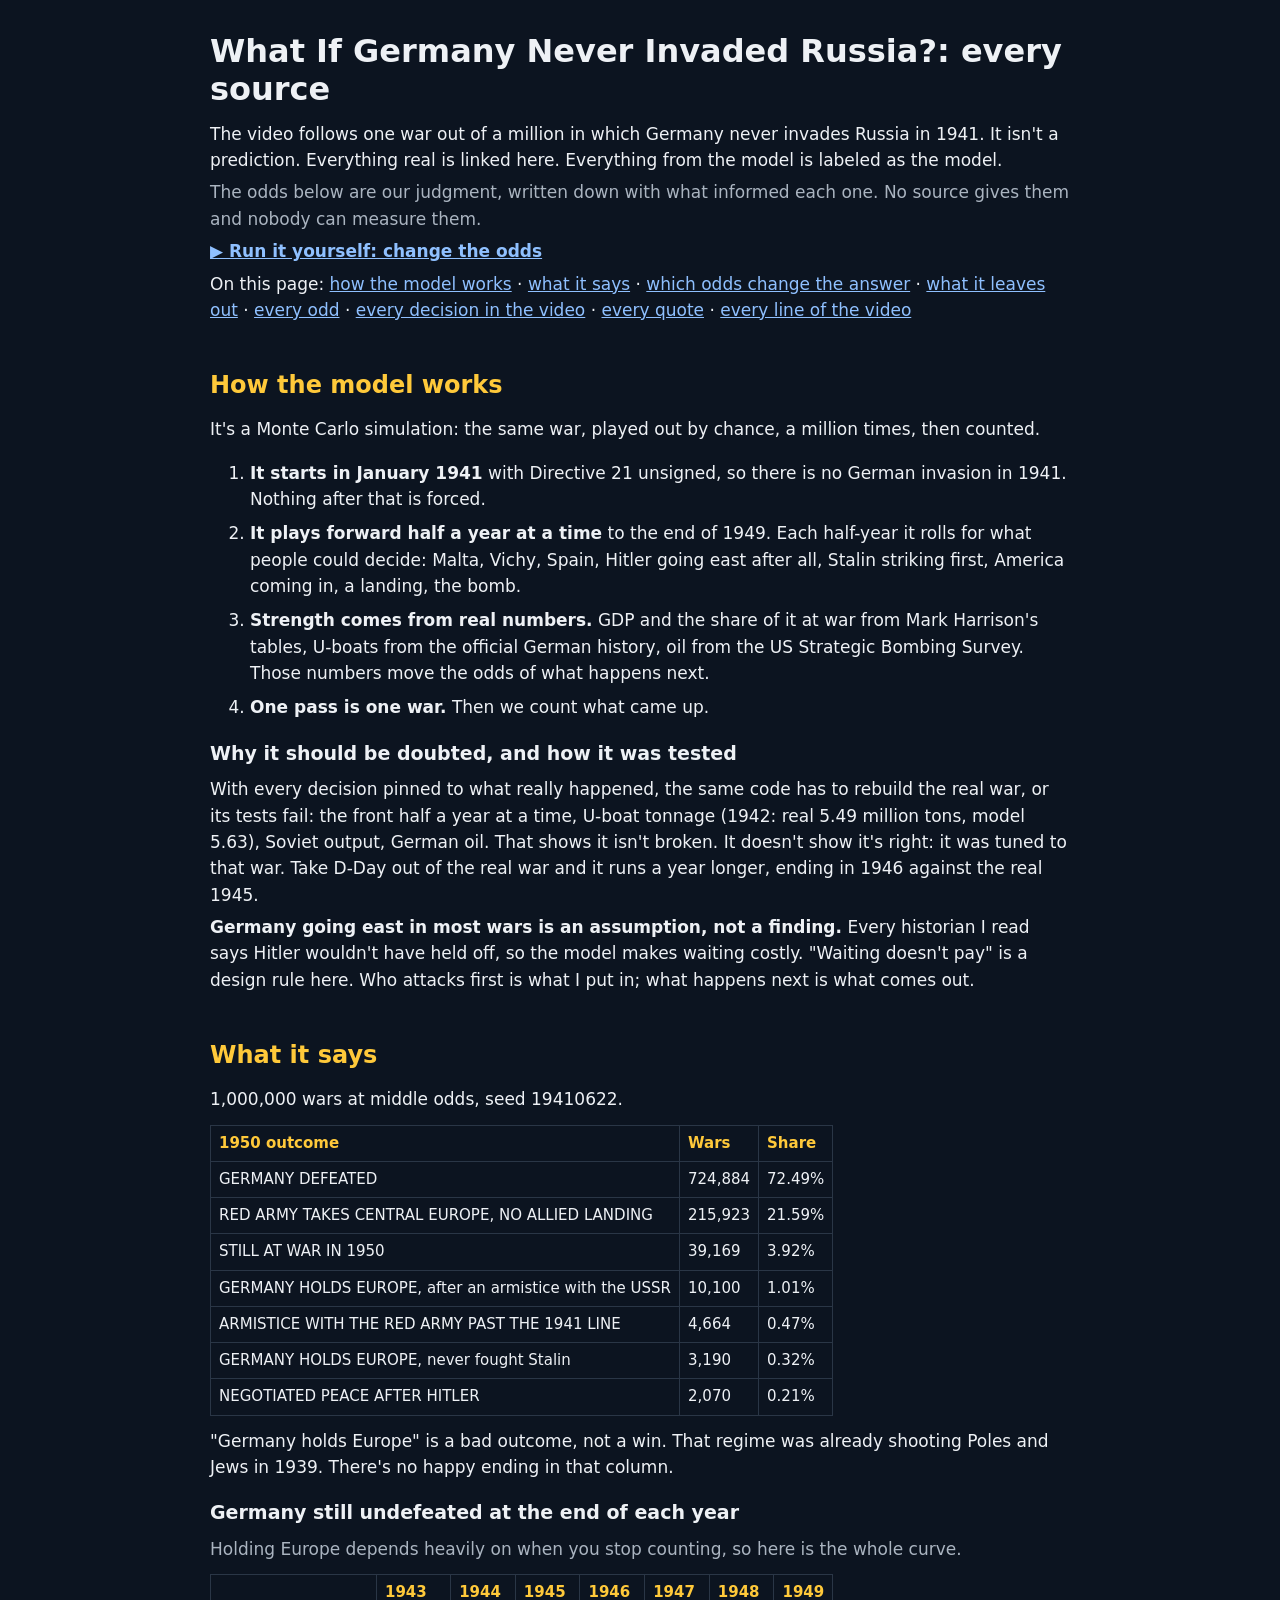
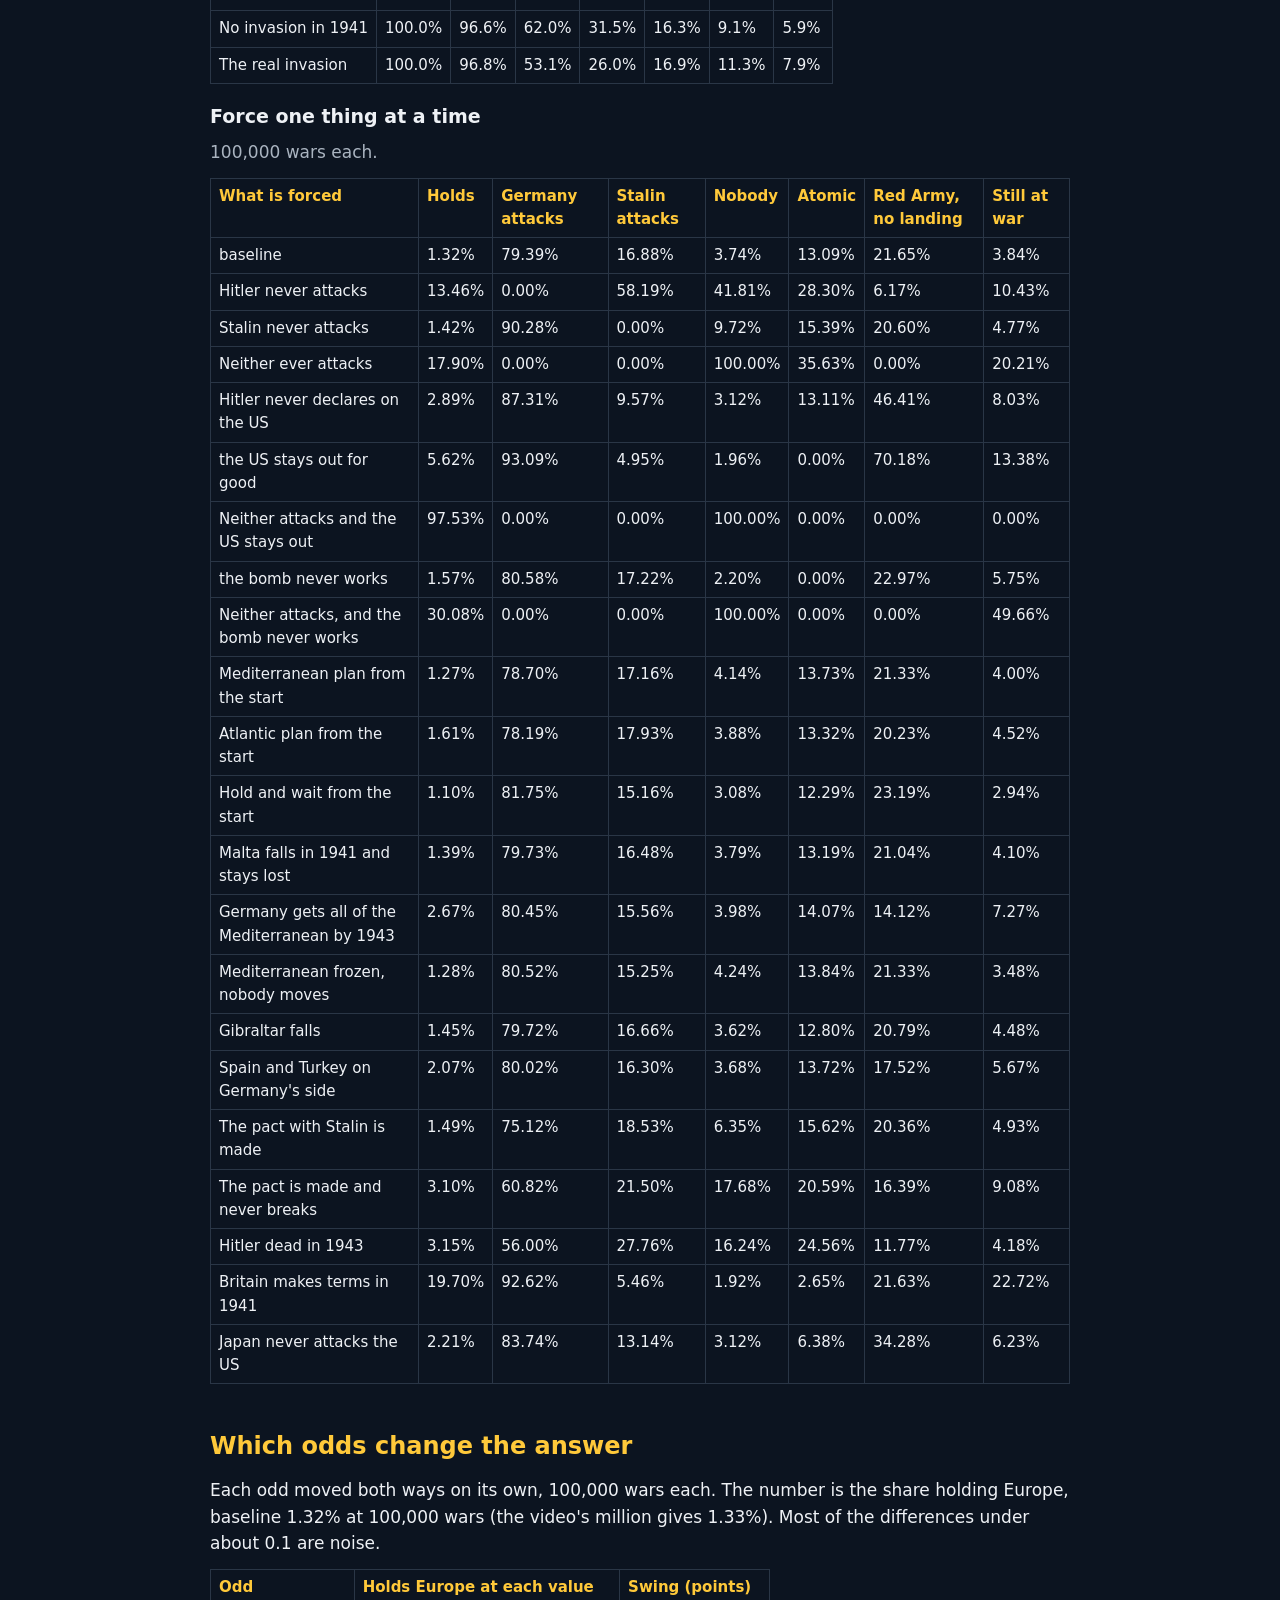
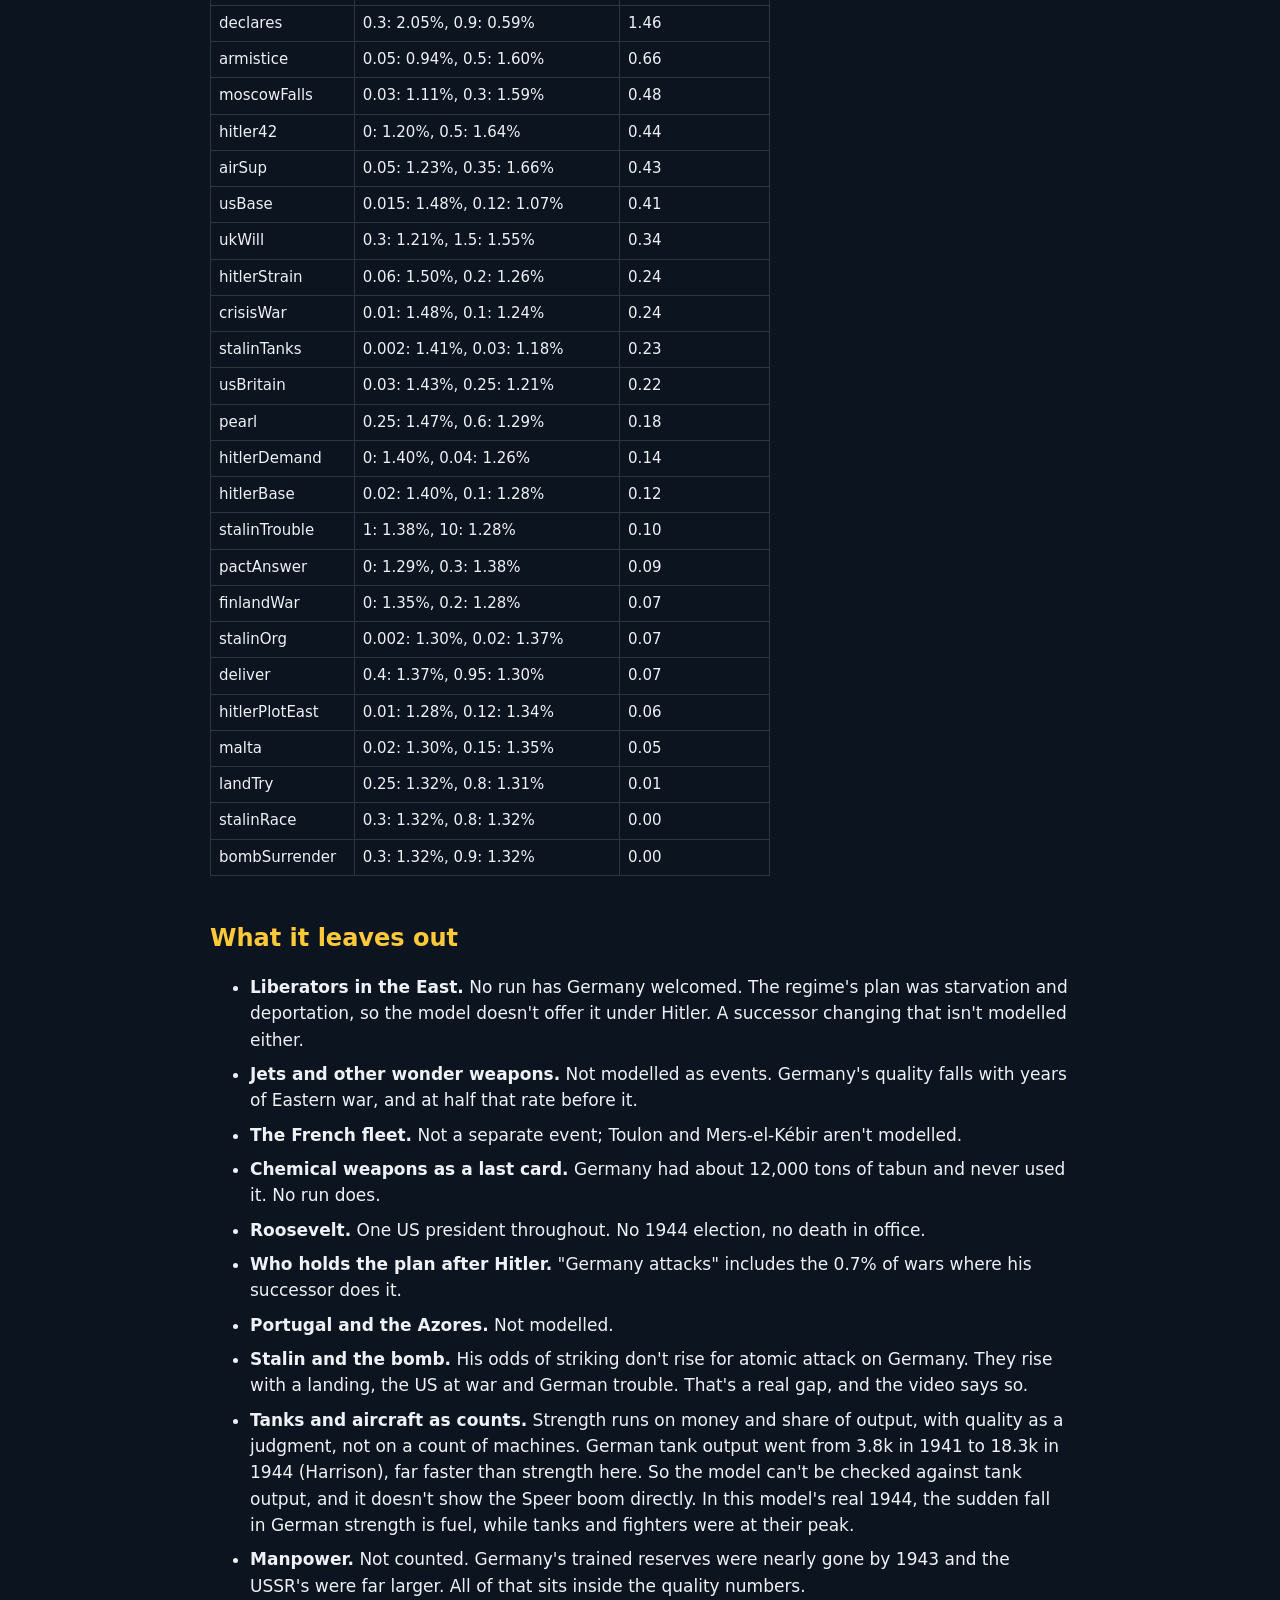
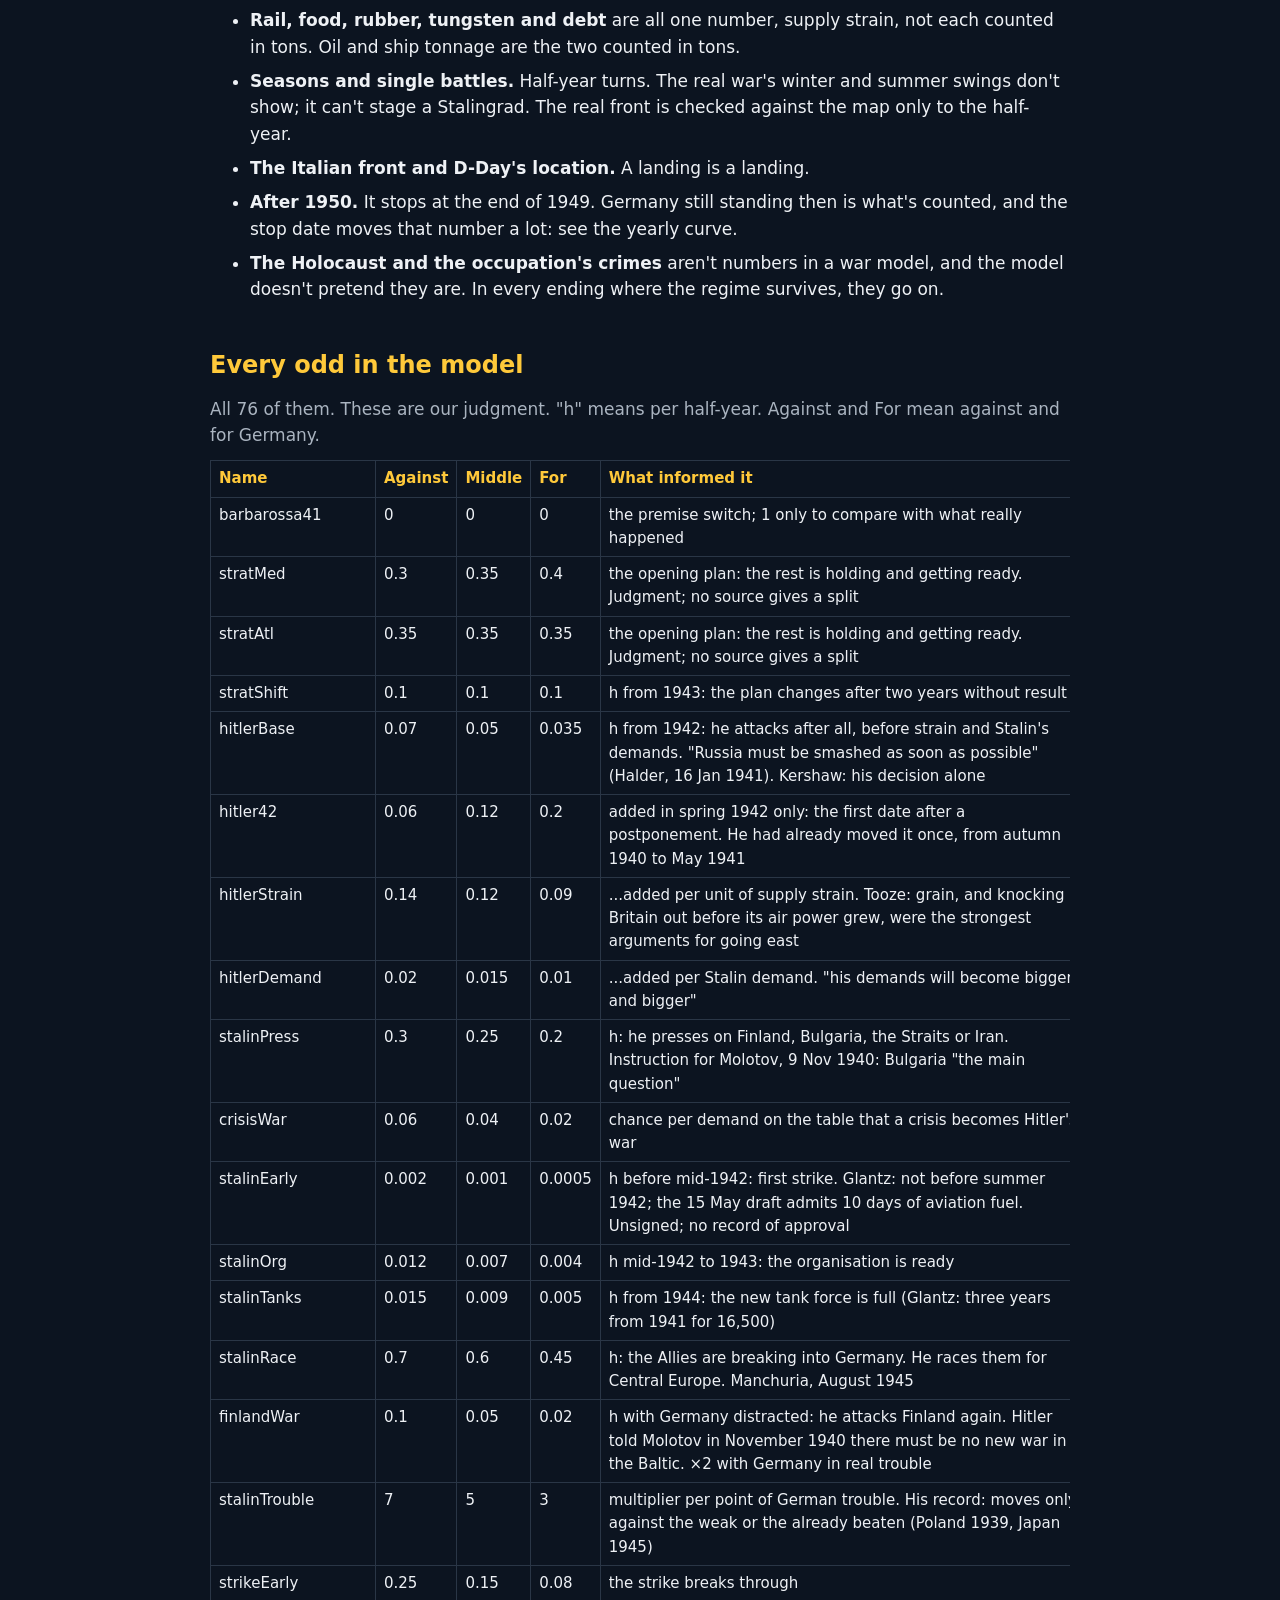
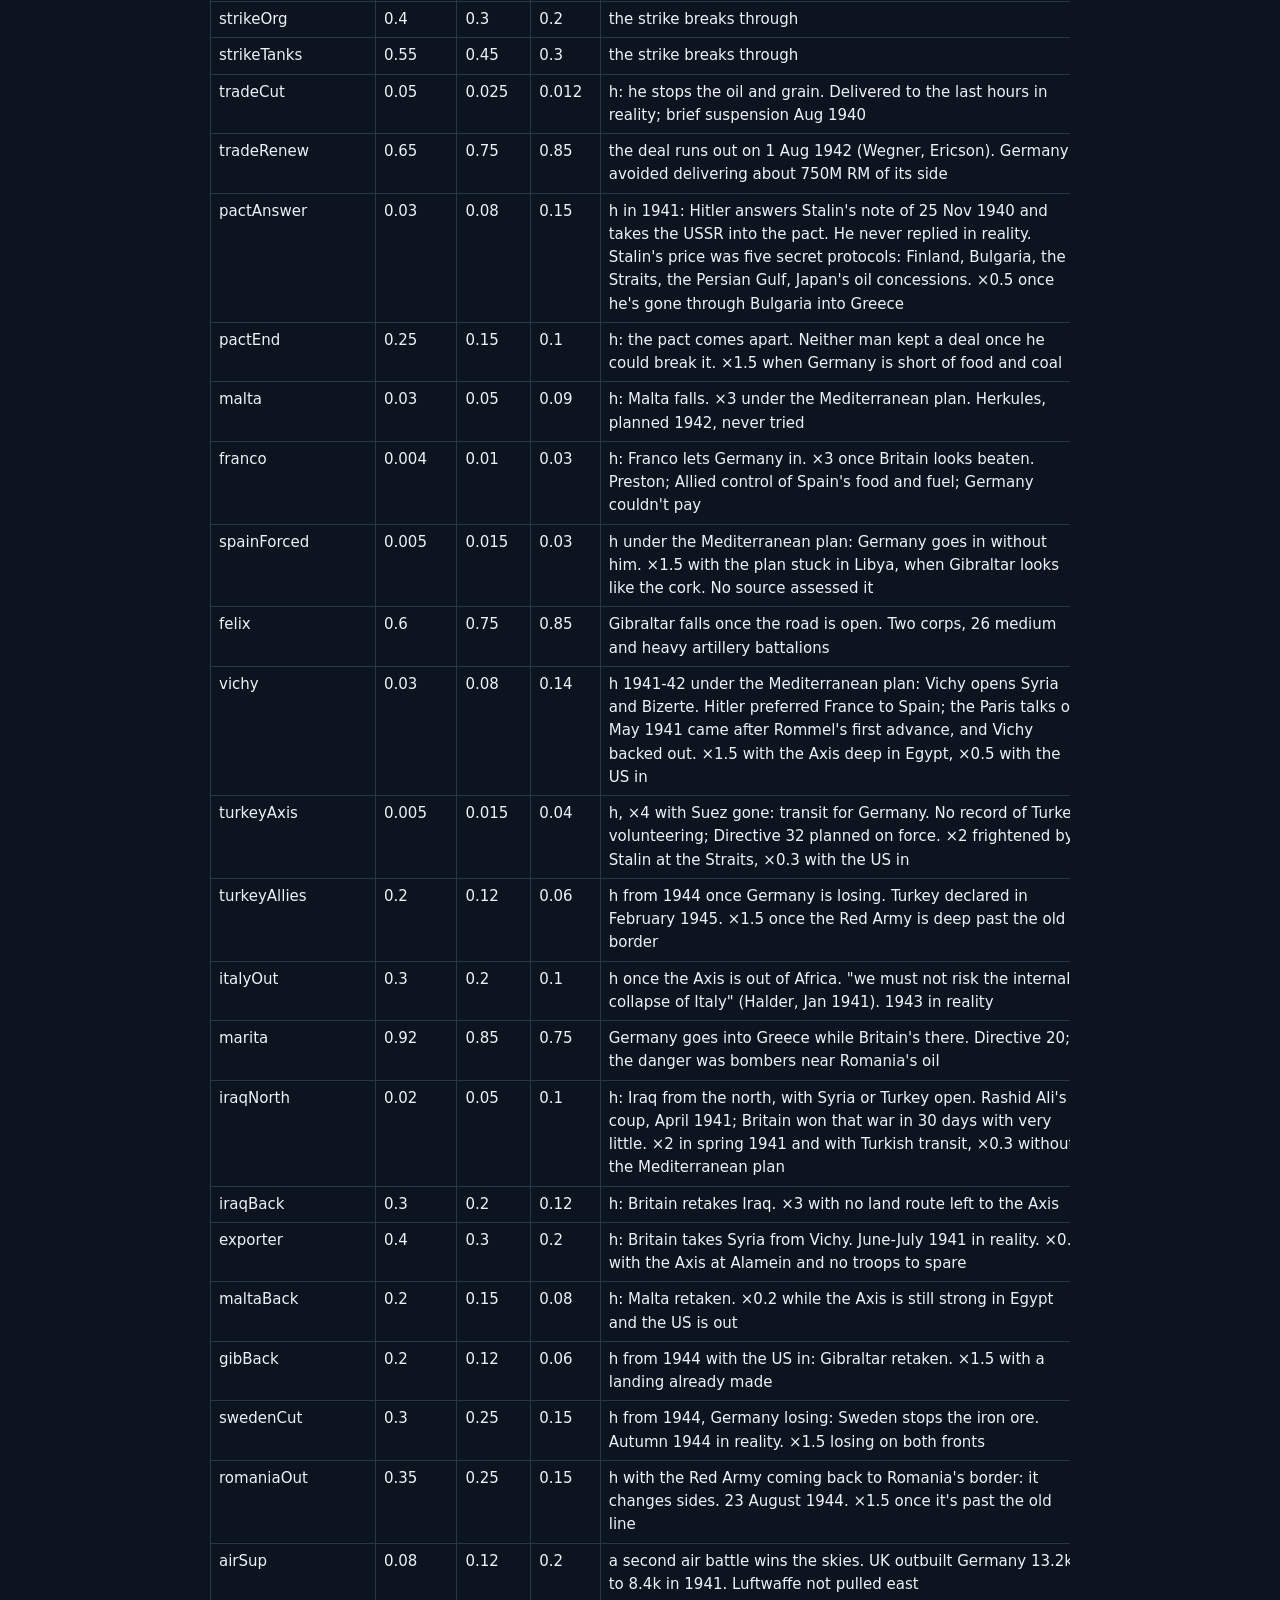
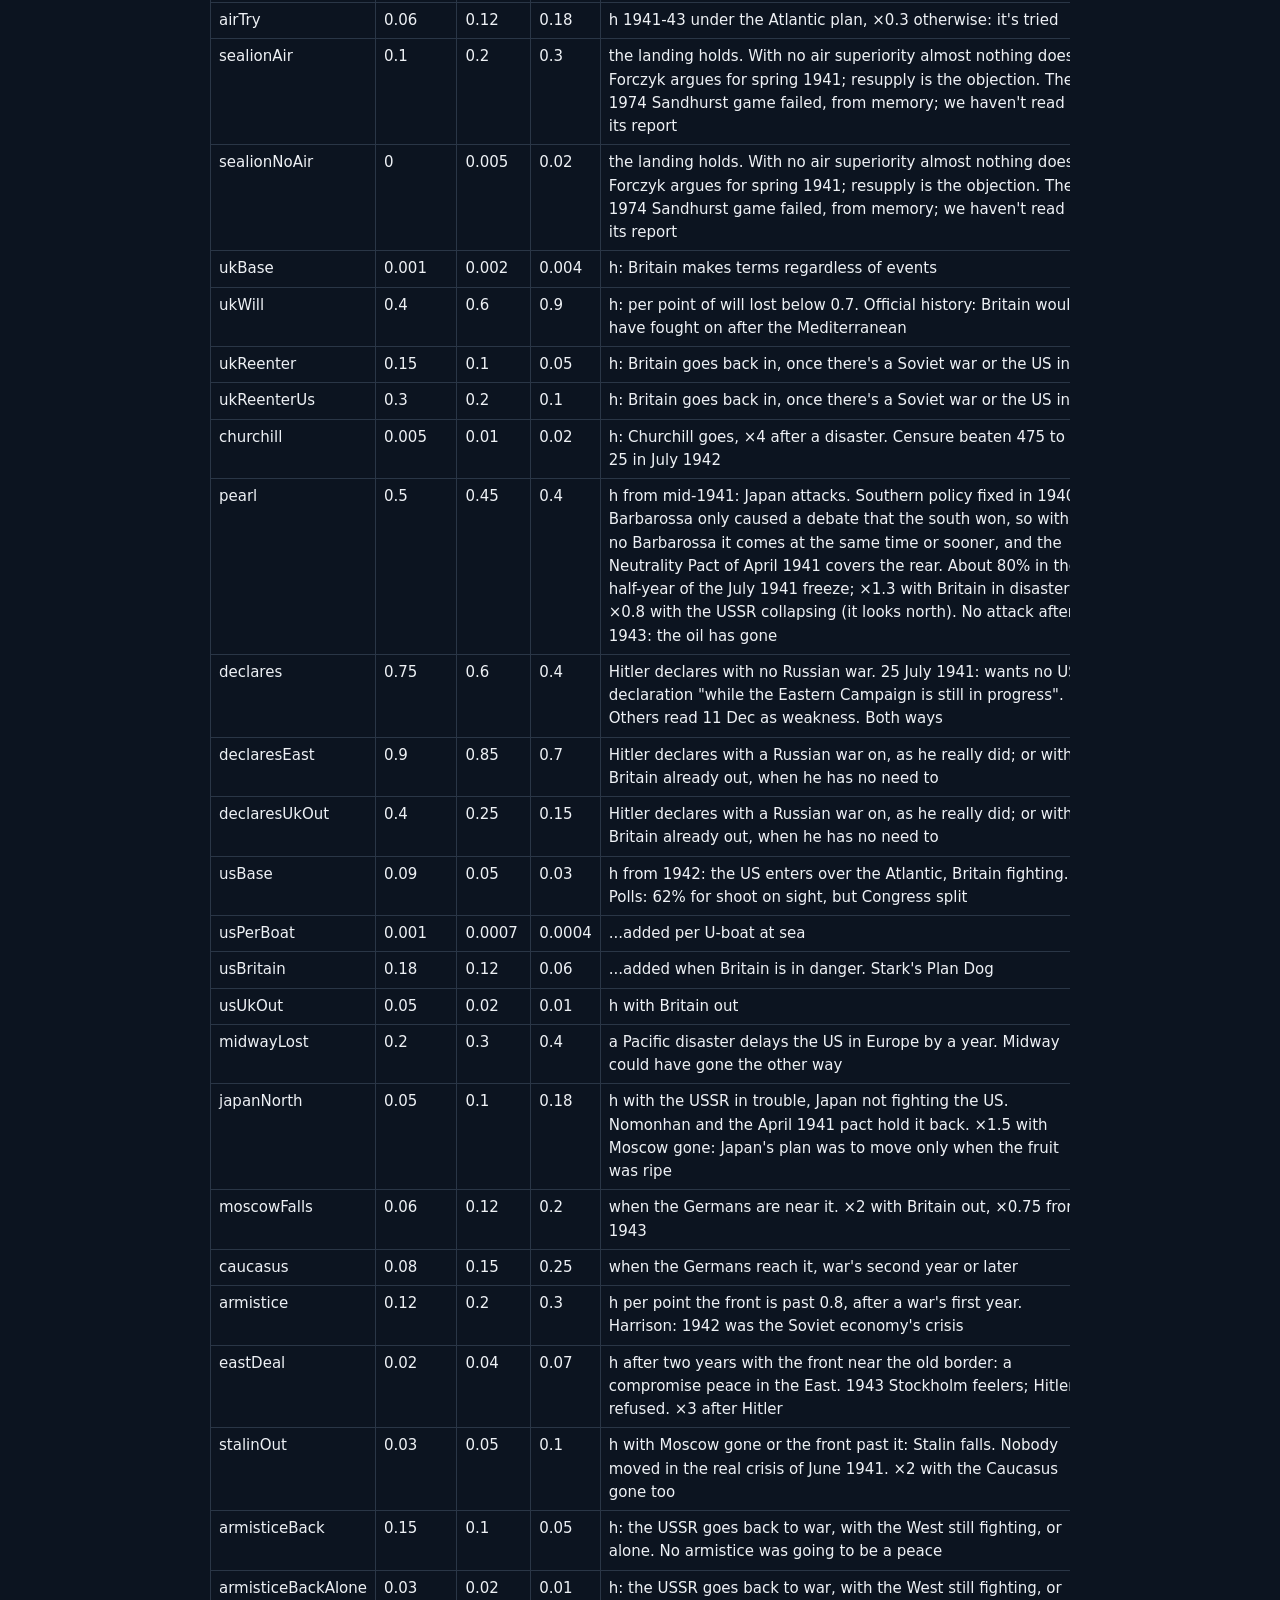
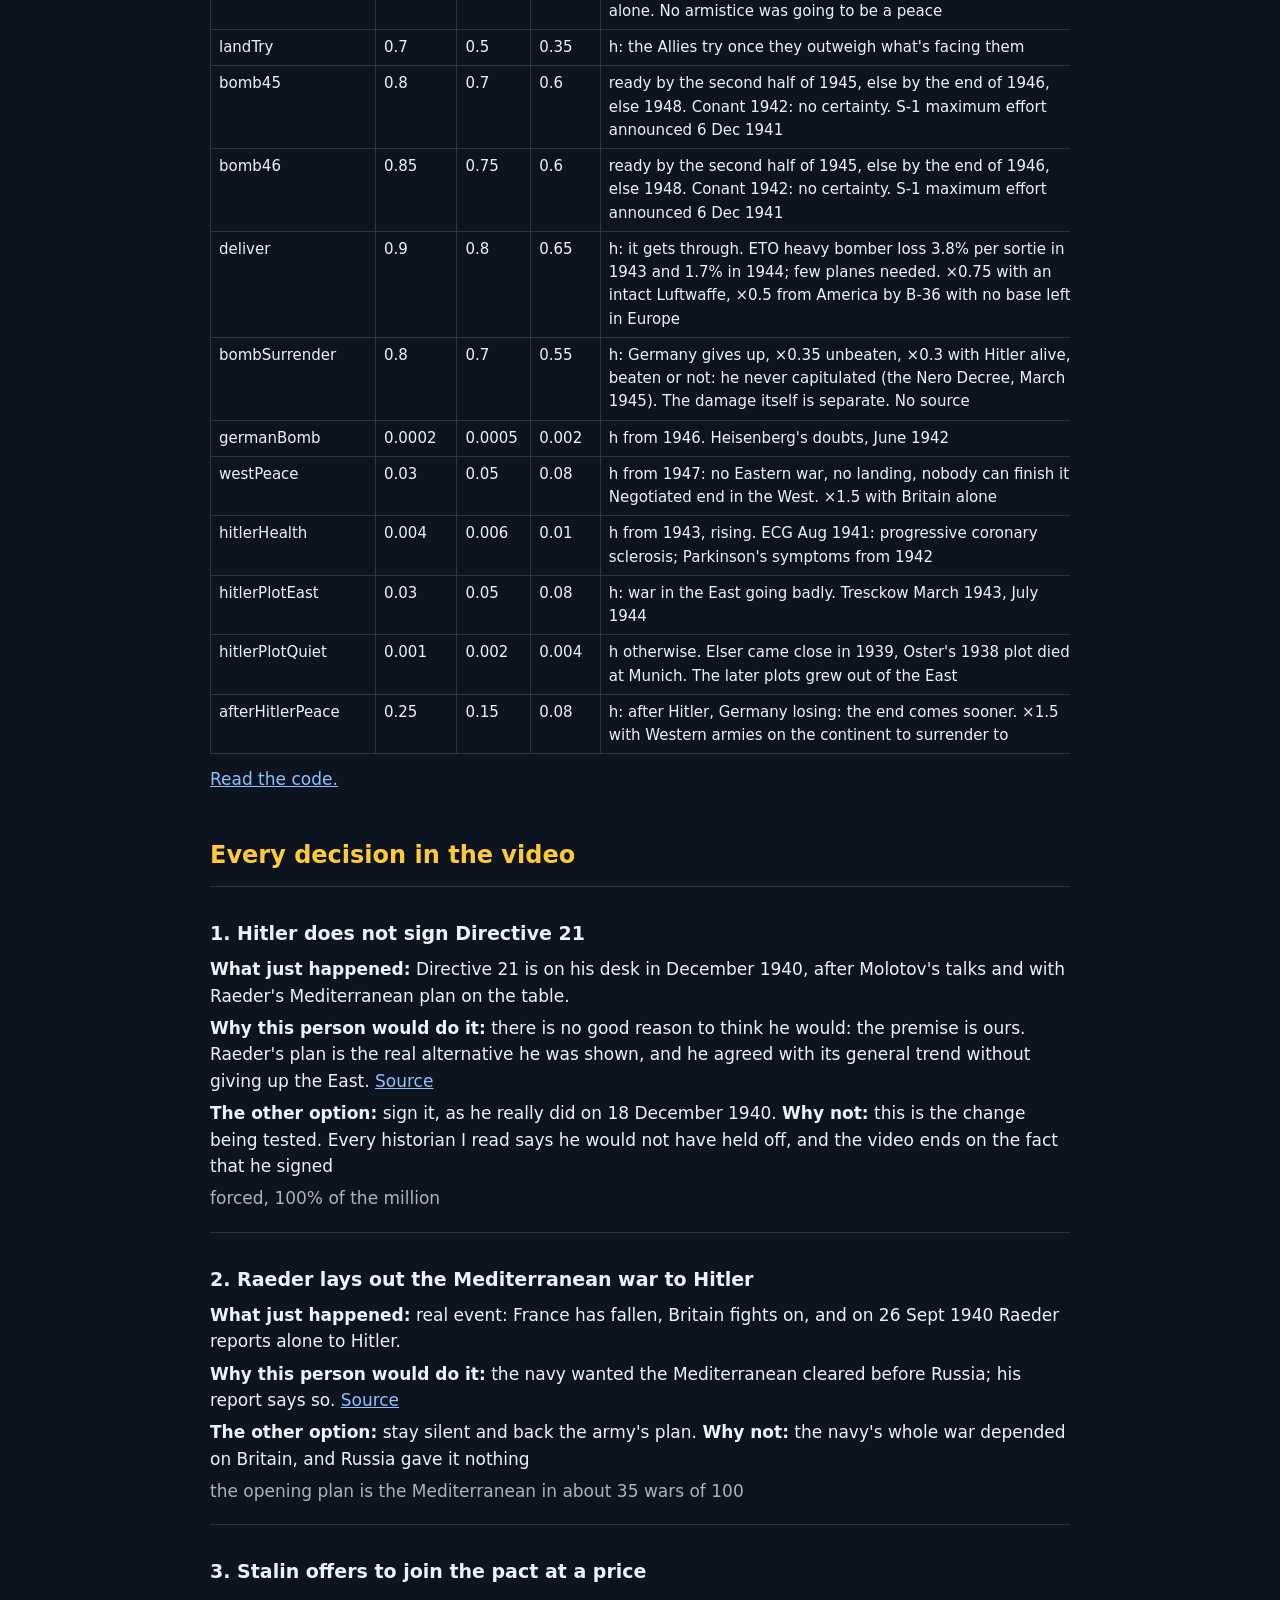
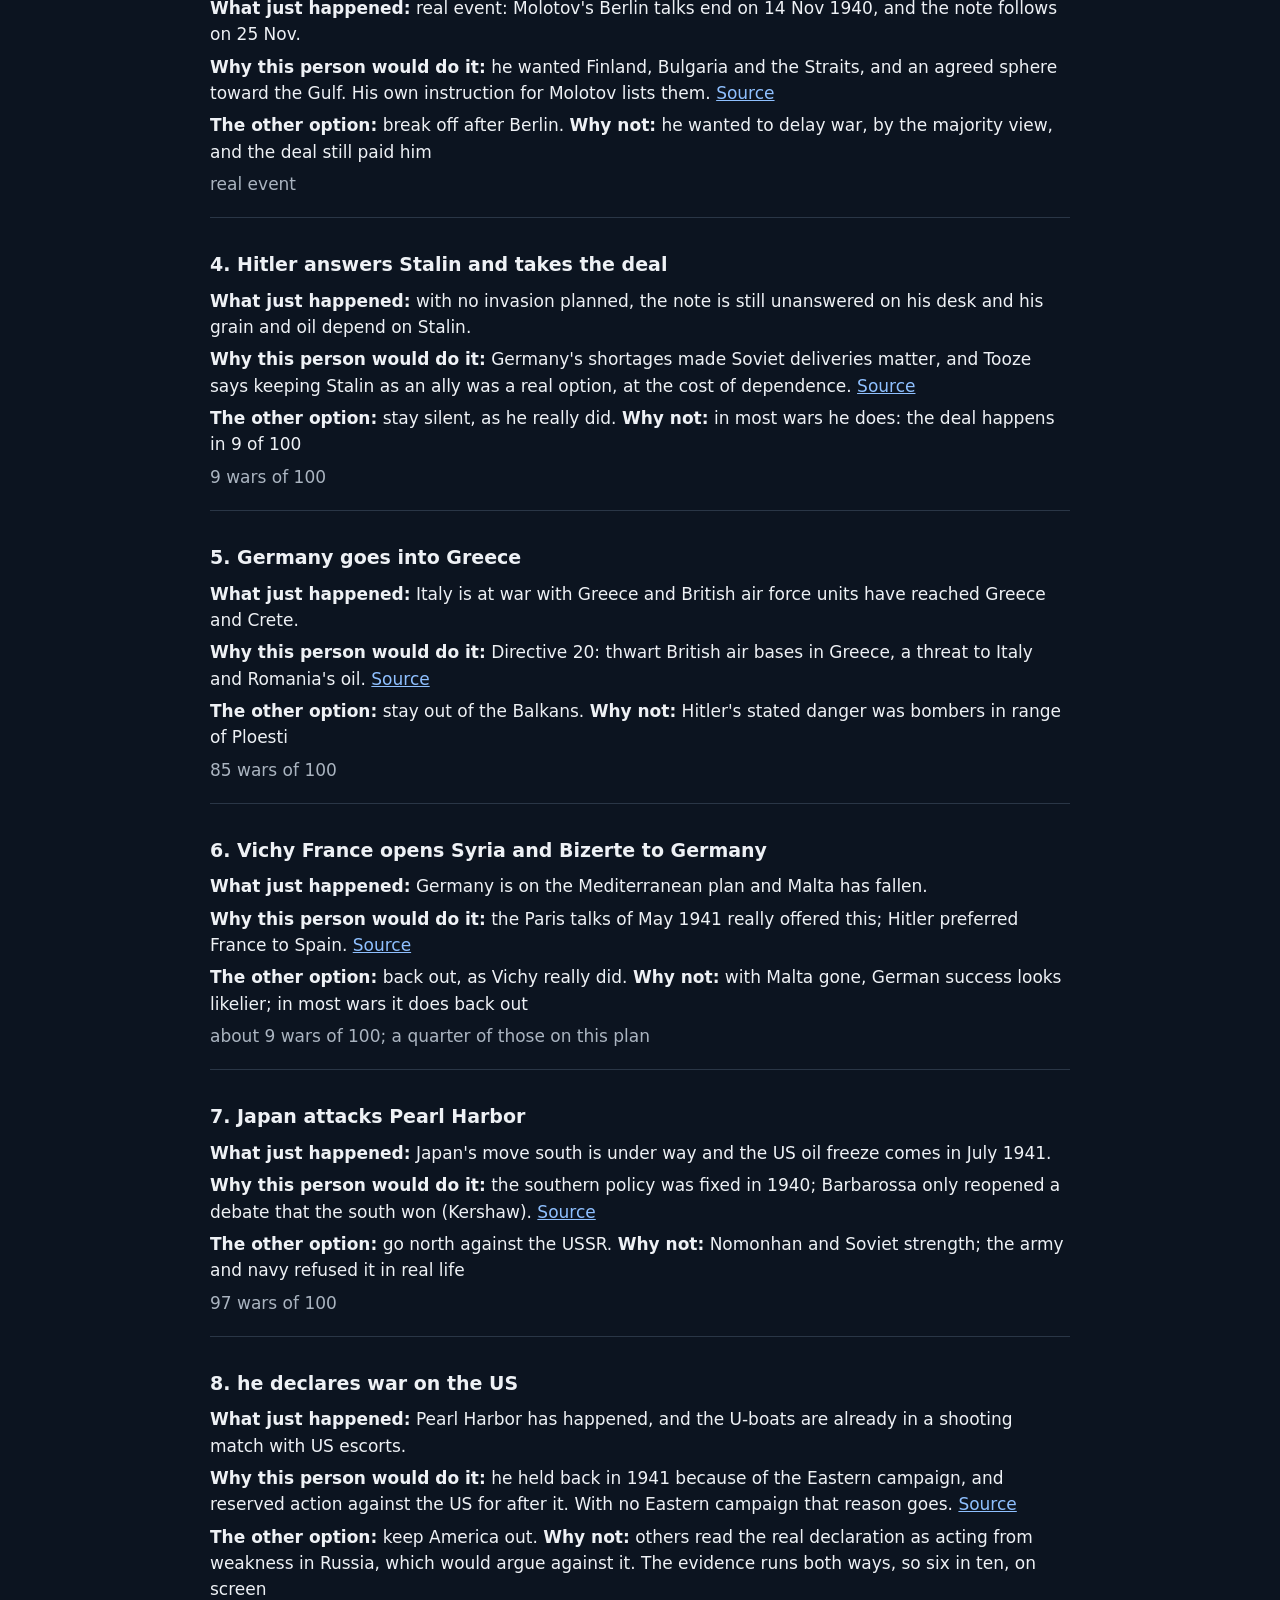
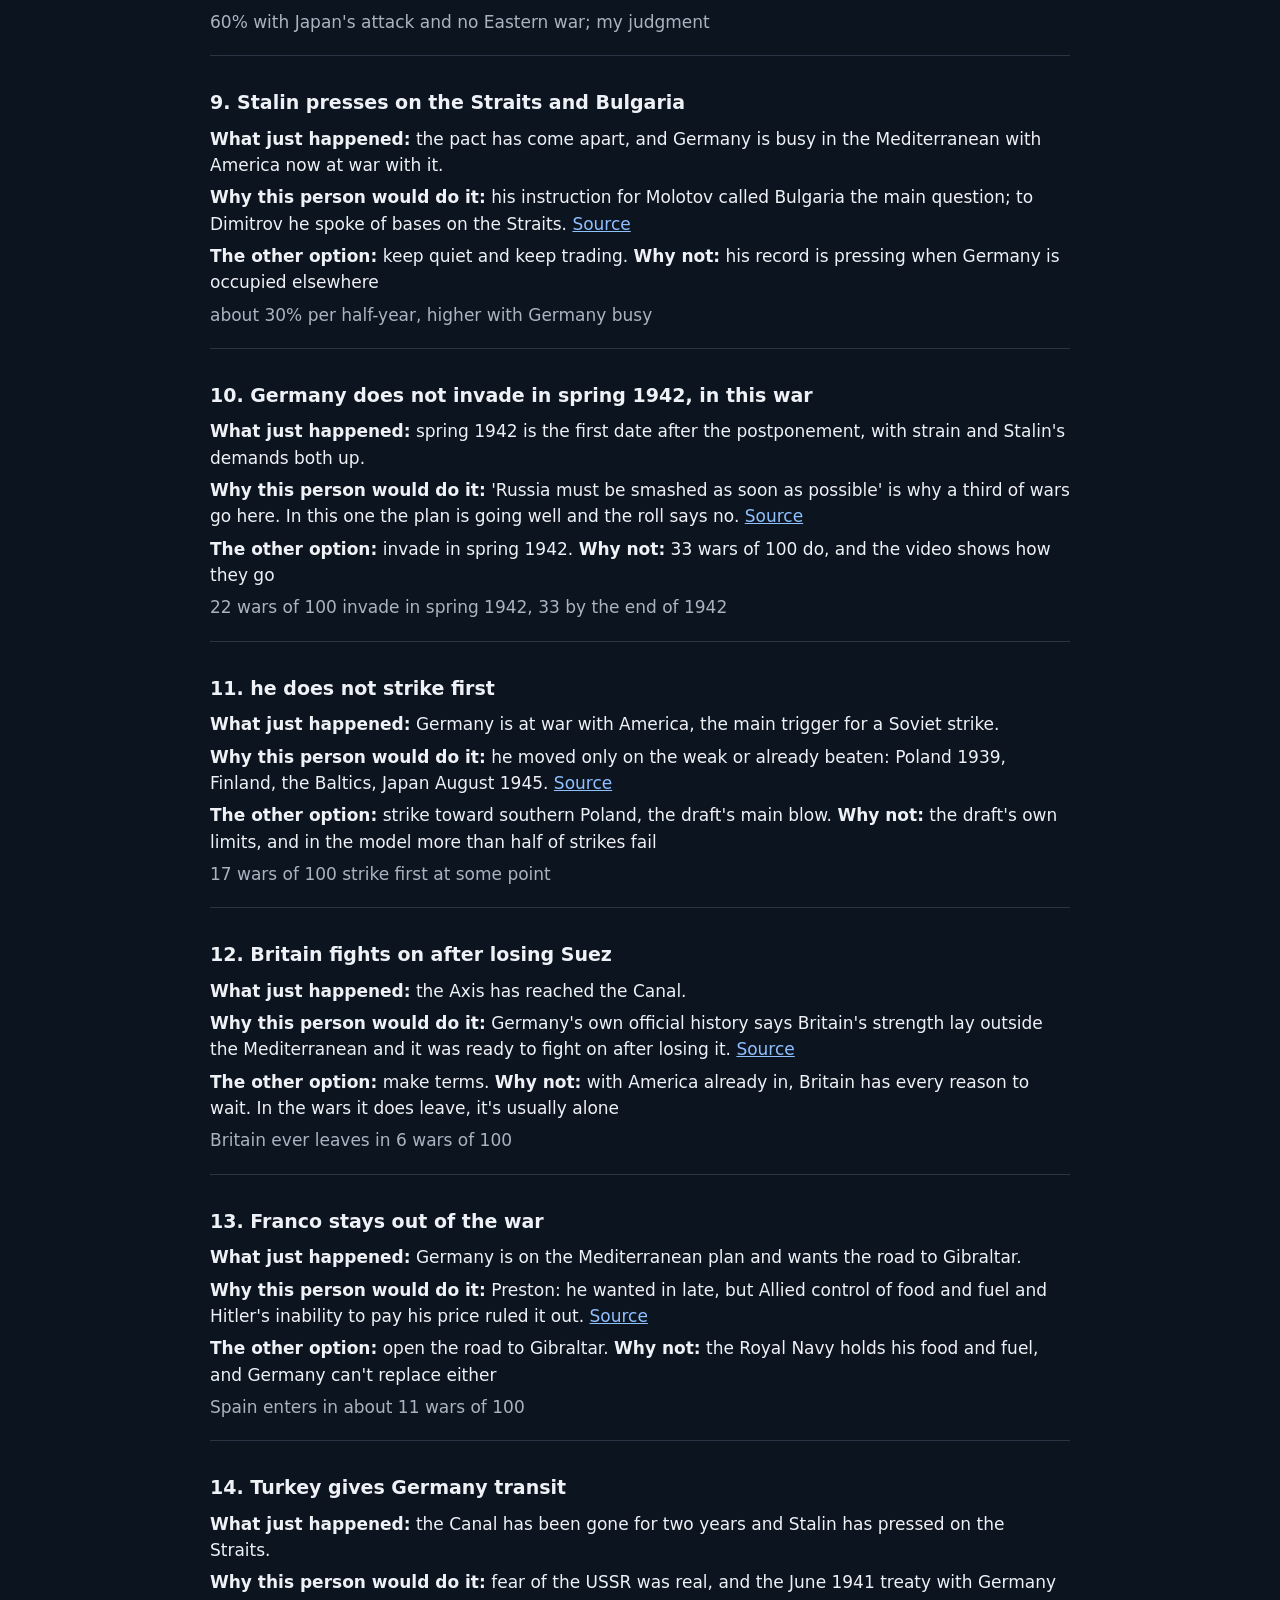
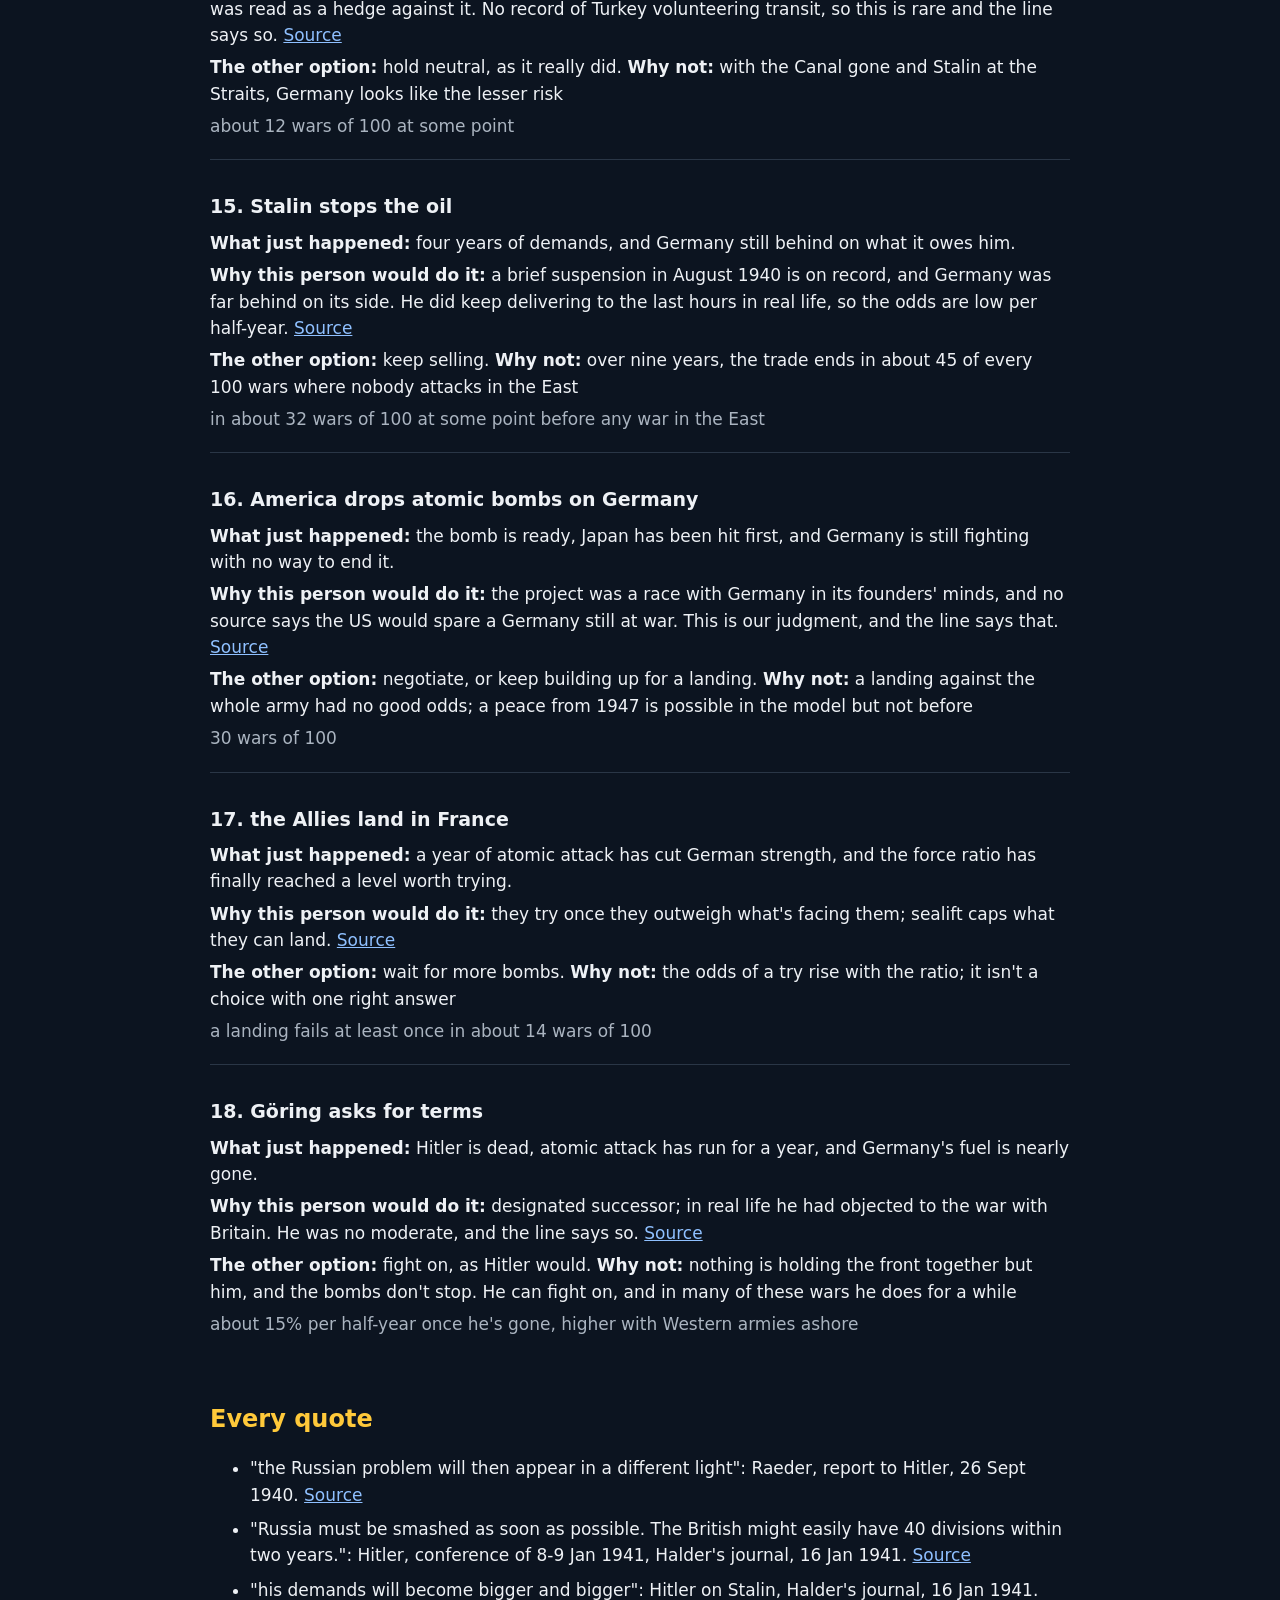
==== commit fc2f6c1c: "Add files via upload" ====
--- a/index.html
+++ b/index.html
@@ -20,29 +20,29 @@
 <h3>Germany still undefeated at the end of each year</h3><p class="note">Holding Europe depends heavily on when you stop counting, so here is the whole curve.</p>
 <div class="wrap"><table><tr><th></th><th>1943</th><th>1944</th><th>1945</th><th>1946</th><th>1947</th><th>1948</th><th>1949</th></tr><tr><td>No invasion in 1941</td><td>100.0%</td><td>96.6%</td><td>62.0%</td><td>31.5%</td><td>16.3%</td><td>9.1%</td><td>5.9%</td></tr><tr><td>The real invasion</td><td>100.0%</td><td>96.8%</td><td>53.1%</td><td>26.0%</td><td>16.9%</td><td>11.3%</td><td>7.9%</td></tr></table></div>
 <h3>Force one thing at a time</h3><p class="note">100,000 wars each.</p><div class="wrap"><table><tr><th>What is forced</th><th>Holds</th><th>Germany attacks</th><th>Stalin attacks</th><th>Nobody</th><th>Atomic</th><th>Red Army, no landing</th><th>Still at war</th></tr><tr><td>baseline</td><td>1.32%</td><td>79.39%</td><td>16.88%</td><td>3.74%</td><td>13.09%</td><td>21.65%</td><td>3.84%</td></tr><tr><td>Hitler never attacks</td><td>13.46%</td><td>0.00%</td><td>58.19%</td><td>41.81%</td><td>28.30%</td><td>6.17%</td><td>10.43%</td></tr><tr><td>Stalin never attacks</td><td>1.42%</td><td>90.28%</td><td>0.00%</td><td>9.72%</td><td>15.39%</td><td>20.60%</td><td>4.77%</td></tr><tr><td>Neither ever attacks</td><td>17.90%</td><td>0.00%</td><td>0.00%</td><td>100.00%</td><td>35.63%</td><td>0.00%</td><td>20.21%</td></tr><tr><td>Hitler never declares on the US</td><td>2.89%</td><td>87.31%</td><td>9.57%</td><td>3.12%</td><td>13.11%</td><td>46.41%</td><td>8.03%</td></tr><tr><td>the US stays out for good</td><td>5.62%</td><td>93.09%</td><td>4.95%</td><td>1.96%</td><td>0.00%</td><td>70.18%</td><td>13.38%</td></tr><tr><td>Neither attacks and the US stays out</td><td>97.53%</td><td>0.00%</td><td>0.00%</td><td>100.00%</td><td>0.00%</td><td>0.00%</td><td>0.00%</td></tr><tr><td>the bomb never works</td><td>1.57%</td><td>80.58%</td><td>17.22%</td><td>2.20%</td><td>0.00%</td><td>22.97%</td><td>5.75%</td></tr><tr><td>Neither attacks, and the bomb never works</td><td>30.08%</td><td>0.00%</td><td>0.00%</td><td>100.00%</td><td>0.00%</td><td>0.00%</td><td>49.66%</td></tr><tr><td>Mediterranean plan from the start</td><td>1.27%</td><td>78.70%</td><td>17.16%</td><td>4.14%</td><td>13.73%</td><td>21.33%</td><td>4.00%</td></tr><tr><td>Atlantic plan from the start</td><td>1.61%</td><td>78.19%</td><td>17.93%</td><td>3.88%</td><td>13.32%</td><td>20.23%</td><td>4.52%</td></tr><tr><td>Hold and wait from the start</td><td>1.10%</td><td>81.75%</td><td>15.16%</td><td>3.08%</td><td>12.29%</td><td>23.19%</td><td>2.94%</td></tr><tr><td>Malta falls in 1941 and stays lost</td><td>1.39%</td><td>79.73%</td><td>16.48%</td><td>3.79%</td><td>13.19%</td><td>21.04%</td><td>4.10%</td></tr><tr><td>Germany gets all of the Mediterranean by 1943</td><td>2.67%</td><td>80.45%</td><td>15.56%</td><td>3.98%</td><td>14.07%</td><td>14.12%</td><td>7.27%</td></tr><tr><td>Mediterranean frozen, nobody moves</td><td>1.28%</td><td>80.52%</td><td>15.25%</td><td>4.24%</td><td>13.84%</td><td>21.33%</td><td>3.48%</td></tr><tr><td>Gibraltar falls</td><td>1.45%</td><td>79.72%</td><td>16.66%</td><td>3.62%</td><td>12.80%</td><td>20.79%</td><td>4.48%</td></tr><tr><td>Spain and Turkey on Germany's side</td><td>2.07%</td><td>80.02%</td><td>16.30%</td><td>3.68%</td><td>13.72%</td><td>17.52%</td><td>5.67%</td></tr><tr><td>The pact with Stalin is made</td><td>1.49%</td><td>75.12%</td><td>18.53%</td><td>6.35%</td><td>15.62%</td><td>20.36%</td><td>4.93%</td></tr><tr><td>The pact is made and never breaks</td><td>3.10%</td><td>60.82%</td><td>21.50%</td><td>17.68%</td><td>20.59%</td><td>16.39%</td><td>9.08%</td></tr><tr><td>Hitler dead in 1943</td><td>3.15%</td><td>56.00%</td><td>27.76%</td><td>16.24%</td><td>24.56%</td><td>11.77%</td><td>4.18%</td></tr><tr><td>Britain makes terms in 1941</td><td>19.70%</td><td>92.62%</td><td>5.46%</td><td>1.92%</td><td>2.65%</td><td>21.63%</td><td>22.72%</td></tr><tr><td>Japan never attacks the US</td><td>2.21%</td><td>83.74%</td><td>13.14%</td><td>3.12%</td><td>6.38%</td><td>34.28%</td><td>6.23%</td></tr></table></div>
-<h2 id="which">Which odds change the answer</h2><p>Each odd moved both ways on its own, 100,000 wars each. The number is the share holding Europe, baseline 1.32%. Most of the differences under about 0.1 are noise.</p>
+<h2 id="which">Which odds change the answer</h2><p>Each odd moved both ways on its own, 100,000 wars each. The number is the share holding Europe, baseline 1.32% at 100,000 wars (the video's million gives 1.33%). Most of the differences under about 0.1 are noise.</p>
 <div class="wrap"><table><tr><th>Odd</th><th>Holds Europe at each value</th><th>Swing (points)</th></tr><tr><td>declares</td><td>0.3: 2.05%, 0.9: 0.59%</td><td>1.46</td></tr><tr><td>armistice</td><td>0.05: 0.94%, 0.5: 1.60%</td><td>0.66</td></tr><tr><td>moscowFalls</td><td>0.03: 1.11%, 0.3: 1.59%</td><td>0.48</td></tr><tr><td>hitler42</td><td>0: 1.20%, 0.5: 1.64%</td><td>0.44</td></tr><tr><td>airSup</td><td>0.05: 1.23%, 0.35: 1.66%</td><td>0.43</td></tr><tr><td>usBase</td><td>0.015: 1.48%, 0.12: 1.07%</td><td>0.41</td></tr><tr><td>ukWill</td><td>0.3: 1.21%, 1.5: 1.55%</td><td>0.34</td></tr><tr><td>hitlerStrain</td><td>0.06: 1.50%, 0.2: 1.26%</td><td>0.24</td></tr><tr><td>crisisWar</td><td>0.01: 1.48%, 0.1: 1.24%</td><td>0.24</td></tr><tr><td>stalinTanks</td><td>0.002: 1.41%, 0.03: 1.18%</td><td>0.23</td></tr><tr><td>usBritain</td><td>0.03: 1.43%, 0.25: 1.21%</td><td>0.22</td></tr><tr><td>pearl</td><td>0.25: 1.47%, 0.6: 1.29%</td><td>0.18</td></tr><tr><td>hitlerDemand</td><td>0: 1.40%, 0.04: 1.26%</td><td>0.14</td></tr><tr><td>hitlerBase</td><td>0.02: 1.40%, 0.1: 1.28%</td><td>0.12</td></tr><tr><td>stalinTrouble</td><td>1: 1.38%, 10: 1.28%</td><td>0.10</td></tr><tr><td>pactAnswer</td><td>0: 1.29%, 0.3: 1.38%</td><td>0.09</td></tr><tr><td>finlandWar</td><td>0: 1.35%, 0.2: 1.28%</td><td>0.07</td></tr><tr><td>stalinOrg</td><td>0.002: 1.30%, 0.02: 1.37%</td><td>0.07</td></tr><tr><td>deliver</td><td>0.4: 1.37%, 0.95: 1.30%</td><td>0.07</td></tr><tr><td>hitlerPlotEast</td><td>0.01: 1.28%, 0.12: 1.34%</td><td>0.06</td></tr><tr><td>malta</td><td>0.02: 1.30%, 0.15: 1.35%</td><td>0.05</td></tr><tr><td>landTry</td><td>0.25: 1.32%, 0.8: 1.31%</td><td>0.01</td></tr><tr><td>stalinRace</td><td>0.3: 1.32%, 0.8: 1.32%</td><td>0.00</td></tr><tr><td>bombSurrender</td><td>0.3: 1.32%, 0.9: 1.32%</td><td>0.00</td></tr></table></div>
 <h2 id="left">What it leaves out</h2><ul><li><b>Liberators in the East.</b> No run has Germany welcomed. The regime's plan was starvation and deportation, so the model doesn't offer it under Hitler. A successor changing that isn't modelled either.</li><li><b>Jets and other wonder weapons.</b> Not modelled as events. Germany's quality falls with years of Eastern war, and at half that rate before it.</li><li><b>The French fleet.</b> Not a separate event; Toulon and Mers-el-Kébir aren't modelled.</li><li><b>Chemical weapons as a last card.</b> Germany had about 12,000 tons of tabun and never used it. No run does.</li><li><b>Roosevelt.</b> One US president throughout. No 1944 election, no death in office.</li><li><b>Who holds the plan after Hitler.</b> "Germany attacks" includes the 0.7% of wars where his successor does it.</li><li><b>Portugal and the Azores.</b> Not modelled.</li><li><b>Stalin and the bomb.</b> His odds of striking don't rise for atomic attack on Germany. They rise with a landing, the US at war and German trouble. That's a real gap, and the video says so.</li><li><b>Tanks and aircraft as counts.</b> Strength runs on money and share of output, with quality as a judgment, not on a count of machines. German tank output went from 3.8k in 1941 to 18.3k in 1944 (Harrison), far faster than strength here. So the model can't be checked against tank output, and it doesn't show the Speer boom directly. In this model's real 1944, the sudden fall in German strength is fuel, while tanks and fighters were at their peak.</li><li><b>Manpower.</b> Not counted. Germany's trained reserves were nearly gone by 1943 and the USSR's were far larger. All of that sits inside the quality numbers.</li><li><b>Rail, food, rubber, tungsten and debt</b> are all one number, supply strain, not each counted in tons. Oil and ship tonnage are the two counted in tons.</li><li><b>Seasons and single battles.</b> Half-year turns. The real war's winter and summer swings don't show; it can't stage a Stalingrad. The real front is checked against the map only to the half-year.</li><li><b>The Italian front and D-Day's location.</b> A landing is a landing.</li><li><b>After 1950.</b> It stops at the end of 1949. Germany still standing then is what's counted, and the stop date moves that number a lot: see the yearly curve.</li><li><b>The Holocaust and the occupation's crimes</b> aren't numbers in a war model, and the model doesn't pretend they are. In every ending where the regime survives, they go on.</li></ul>
 <h2 id="inputs">Every odd in the model</h2><p class="note">All 76 of them. These are our judgment. "h" means per half-year. Against and For mean against and for Germany.</p><div class="wrap"><table class="inp"><tr><th>Name</th><th>Against</th><th>Middle</th><th>For</th><th>What informed it</th></tr><tr id="k-barbarossa41"><td>barbarossa41</td><td>0</td><td>0</td><td>0</td><td>the premise switch; 1 only to compare with what really happened</td></tr><tr id="k-stratMed"><td>stratMed</td><td>0.3</td><td>0.35</td><td>0.4</td><td>the opening plan: the rest is holding and getting ready. Judgment; no source gives a split</td></tr><tr id="k-stratAtl"><td>stratAtl</td><td>0.35</td><td>0.35</td><td>0.35</td><td>the opening plan: the rest is holding and getting ready. Judgment; no source gives a split</td></tr><tr id="k-stratShift"><td>stratShift</td><td>0.1</td><td>0.1</td><td>0.1</td><td>h from 1943: the plan changes after two years without result</td></tr><tr id="k-hitlerBase"><td>hitlerBase</td><td>0.07</td><td>0.05</td><td>0.035</td><td>h from 1942: he attacks after all, before strain and Stalin's demands. "Russia must be smashed as soon as possible" (Halder, 16 Jan 1941). Kershaw: his decision alone</td></tr><tr id="k-hitler42"><td>hitler42</td><td>0.06</td><td>0.12</td><td>0.2</td><td>added in spring 1942 only: the first date after a postponement. He had already moved it once, from autumn 1940 to May 1941</td></tr><tr id="k-hitlerStrain"><td>hitlerStrain</td><td>0.14</td><td>0.12</td><td>0.09</td><td>...added per unit of supply strain. Tooze: grain, and knocking Britain out before its air power grew, were the strongest arguments for going east</td></tr><tr id="k-hitlerDemand"><td>hitlerDemand</td><td>0.02</td><td>0.015</td><td>0.01</td><td>...added per Stalin demand. "his demands will become bigger and bigger"</td></tr><tr id="k-stalinPress"><td>stalinPress</td><td>0.3</td><td>0.25</td><td>0.2</td><td>h: he presses on Finland, Bulgaria, the Straits or Iran. Instruction for Molotov, 9 Nov 1940: Bulgaria "the main question"</td></tr><tr id="k-crisisWar"><td>crisisWar</td><td>0.06</td><td>0.04</td><td>0.02</td><td>chance per demand on the table that a crisis becomes Hitler's war</td></tr><tr id="k-stalinEarly"><td>stalinEarly</td><td>0.002</td><td>0.001</td><td>0.0005</td><td>h before mid-1942: first strike. Glantz: not before summer 1942; the 15 May draft admits 10 days of aviation fuel. Unsigned; no record of approval</td></tr><tr id="k-stalinOrg"><td>stalinOrg</td><td>0.012</td><td>0.007</td><td>0.004</td><td>h mid-1942 to 1943: the organisation is ready</td></tr><tr id="k-stalinTanks"><td>stalinTanks</td><td>0.015</td><td>0.009</td><td>0.005</td><td>h from 1944: the new tank force is full (Glantz: three years from 1941 for 16,500)</td></tr><tr id="k-stalinRace"><td>stalinRace</td><td>0.7</td><td>0.6</td><td>0.45</td><td>h: the Allies are breaking into Germany. He races them for Central Europe. Manchuria, August 1945</td></tr><tr id="k-finlandWar"><td>finlandWar</td><td>0.1</td><td>0.05</td><td>0.02</td><td>h with Germany distracted: he attacks Finland again. Hitler told Molotov in November 1940 there must be no new war in the Baltic. ×2 with Germany in real trouble</td></tr><tr id="k-stalinTrouble"><td>stalinTrouble</td><td>7</td><td>5</td><td>3</td><td>multiplier per point of German trouble. His record: moves only against the weak or the already beaten (Poland 1939, Japan 1945)</td></tr><tr id="k-strikeEarly"><td>strikeEarly</td><td>0.25</td><td>0.15</td><td>0.08</td><td>the strike breaks through</td></tr><tr id="k-strikeOrg"><td>strikeOrg</td><td>0.4</td><td>0.3</td><td>0.2</td><td>the strike breaks through</td></tr><tr id="k-strikeTanks"><td>strikeTanks</td><td>0.55</td><td>0.45</td><td>0.3</td><td>the strike breaks through</td></tr><tr id="k-tradeCut"><td>tradeCut</td><td>0.05</td><td>0.025</td><td>0.012</td><td>h: he stops the oil and grain. Delivered to the last hours in reality; brief suspension Aug 1940</td></tr><tr id="k-tradeRenew"><td>tradeRenew</td><td>0.65</td><td>0.75</td><td>0.85</td><td>the deal runs out on 1 Aug 1942 (Wegner, Ericson). Germany avoided delivering about 750M RM of its side</td></tr><tr id="k-pactAnswer"><td>pactAnswer</td><td>0.03</td><td>0.08</td><td>0.15</td><td>h in 1941: Hitler answers Stalin's note of 25 Nov 1940 and takes the USSR into the pact. He never replied in reality. Stalin's price was five secret protocols: Finland, Bulgaria, the Straits, the Persian Gulf, Japan's oil concessions. ×0.5 once he's gone through Bulgaria into Greece</td></tr><tr id="k-pactEnd"><td>pactEnd</td><td>0.25</td><td>0.15</td><td>0.1</td><td>h: the pact comes apart. Neither man kept a deal once he could break it. ×1.5 when Germany is short of food and coal</td></tr><tr id="k-malta"><td>malta</td><td>0.03</td><td>0.05</td><td>0.09</td><td>h: Malta falls. ×3 under the Mediterranean plan. Herkules, planned 1942, never tried</td></tr><tr id="k-franco"><td>franco</td><td>0.004</td><td>0.01</td><td>0.03</td><td>h: Franco lets Germany in. ×3 once Britain looks beaten. Preston; Allied control of Spain's food and fuel; Germany couldn't pay</td></tr><tr id="k-spainForced"><td>spainForced</td><td>0.005</td><td>0.015</td><td>0.03</td><td>h under the Mediterranean plan: Germany goes in without him. ×1.5 with the plan stuck in Libya, when Gibraltar looks like the cork. No source assessed it</td></tr><tr id="k-felix"><td>felix</td><td>0.6</td><td>0.75</td><td>0.85</td><td>Gibraltar falls once the road is open. Two corps, 26 medium and heavy artillery battalions</td></tr><tr id="k-vichy"><td>vichy</td><td>0.03</td><td>0.08</td><td>0.14</td><td>h 1941-42 under the Mediterranean plan: Vichy opens Syria and Bizerte. Hitler preferred France to Spain; the Paris talks of May 1941 came after Rommel's first advance, and Vichy backed out. ×1.5 with the Axis deep in Egypt, ×0.5 with the US in</td></tr><tr id="k-turkeyAxis"><td>turkeyAxis</td><td>0.005</td><td>0.015</td><td>0.04</td><td>h, ×4 with Suez gone: transit for Germany. No record of Turkey volunteering; Directive 32 planned on force. ×2 frightened by Stalin at the Straits, ×0.3 with the US in</td></tr><tr id="k-turkeyAllies"><td>turkeyAllies</td><td>0.2</td><td>0.12</td><td>0.06</td><td>h from 1944 once Germany is losing. Turkey declared in February 1945. ×1.5 once the Red Army is deep past the old border</td></tr><tr id="k-italyOut"><td>italyOut</td><td>0.3</td><td>0.2</td><td>0.1</td><td>h once the Axis is out of Africa. "we must not risk the internal collapse of Italy" (Halder, Jan 1941). 1943 in reality</td></tr><tr id="k-marita"><td>marita</td><td>0.92</td><td>0.85</td><td>0.75</td><td>Germany goes into Greece while Britain's there. Directive 20; the danger was bombers near Romania's oil</td></tr><tr id="k-iraqNorth"><td>iraqNorth</td><td>0.02</td><td>0.05</td><td>0.1</td><td>h: Iraq from the north, with Syria or Turkey open. Rashid Ali's coup, April 1941; Britain won that war in 30 days with very little. ×2 in spring 1941 and with Turkish transit, ×0.3 without the Mediterranean plan</td></tr><tr id="k-iraqBack"><td>iraqBack</td><td>0.3</td><td>0.2</td><td>0.12</td><td>h: Britain retakes Iraq. ×3 with no land route left to the Axis</td></tr><tr id="k-exporter"><td>exporter</td><td>0.4</td><td>0.3</td><td>0.2</td><td>h: Britain takes Syria from Vichy. June-July 1941 in reality. ×0.6 with the Axis at Alamein and no troops to spare</td></tr><tr id="k-maltaBack"><td>maltaBack</td><td>0.2</td><td>0.15</td><td>0.08</td><td>h: Malta retaken. ×0.2 while the Axis is still strong in Egypt and the US is out</td></tr><tr id="k-gibBack"><td>gibBack</td><td>0.2</td><td>0.12</td><td>0.06</td><td>h from 1944 with the US in: Gibraltar retaken. ×1.5 with a landing already made</td></tr><tr id="k-swedenCut"><td>swedenCut</td><td>0.3</td><td>0.25</td><td>0.15</td><td>h from 1944, Germany losing: Sweden stops the iron ore. Autumn 1944 in reality. ×1.5 losing on both fronts</td></tr><tr id="k-romaniaOut"><td>romaniaOut</td><td>0.35</td><td>0.25</td><td>0.15</td><td>h with the Red Army coming back to Romania's border: it changes sides. 23 August 1944. ×1.5 once it's past the old line</td></tr><tr id="k-airSup"><td>airSup</td><td>0.08</td><td>0.12</td><td>0.2</td><td>a second air battle wins the skies. UK outbuilt Germany 13.2k to 8.4k in 1941. Luftwaffe not pulled east</td></tr><tr id="k-airTry"><td>airTry</td><td>0.06</td><td>0.12</td><td>0.18</td><td>h 1941-43 under the Atlantic plan, ×0.3 otherwise: it's tried</td></tr><tr id="k-sealionAir"><td>sealionAir</td><td>0.1</td><td>0.2</td><td>0.3</td><td>the landing holds. With no air superiority almost nothing does. Forczyk argues for spring 1941; resupply is the objection. The 1974 Sandhurst game failed, from memory; we haven't read its report</td></tr><tr id="k-sealionNoAir"><td>sealionNoAir</td><td>0</td><td>0.005</td><td>0.02</td><td>the landing holds. With no air superiority almost nothing does. Forczyk argues for spring 1941; resupply is the objection. The 1974 Sandhurst game failed, from memory; we haven't read its report</td></tr><tr id="k-ukBase"><td>ukBase</td><td>0.001</td><td>0.002</td><td>0.004</td><td>h: Britain makes terms regardless of events</td></tr><tr id="k-ukWill"><td>ukWill</td><td>0.4</td><td>0.6</td><td>0.9</td><td>h: per point of will lost below 0.7. Official history: Britain would have fought on after the Mediterranean</td></tr><tr id="k-ukReenter"><td>ukReenter</td><td>0.15</td><td>0.1</td><td>0.05</td><td>h: Britain goes back in, once there's a Soviet war or the US in</td></tr><tr id="k-ukReenterUs"><td>ukReenterUs</td><td>0.3</td><td>0.2</td><td>0.1</td><td>h: Britain goes back in, once there's a Soviet war or the US in</td></tr><tr id="k-churchill"><td>churchill</td><td>0.005</td><td>0.01</td><td>0.02</td><td>h: Churchill goes, ×4 after a disaster. Censure beaten 475 to 25 in July 1942</td></tr><tr id="k-pearl"><td>pearl</td><td>0.5</td><td>0.45</td><td>0.4</td><td>h from mid-1941: Japan attacks. Southern policy fixed in 1940; Barbarossa only caused a debate that the south won, so with no Barbarossa it comes at the same time or sooner, and the Neutrality Pact of April 1941 covers the rear. About 80% in the half-year of the July 1941 freeze; ×1.3 with Britain in disaster, ×0.8 with the USSR collapsing (it looks north). No attack after 1943: the oil has gone</td></tr><tr id="k-declares"><td>declares</td><td>0.75</td><td>0.6</td><td>0.4</td><td>Hitler declares with no Russian war. 25 July 1941: wants no US declaration "while the Eastern Campaign is still in progress". Others read 11 Dec as weakness. Both ways</td></tr><tr id="k-declaresEast"><td>declaresEast</td><td>0.9</td><td>0.85</td><td>0.7</td><td>Hitler declares with a Russian war on, as he really did; or with Britain already out, when he has no need to</td></tr><tr id="k-declaresUkOut"><td>declaresUkOut</td><td>0.4</td><td>0.25</td><td>0.15</td><td>Hitler declares with a Russian war on, as he really did; or with Britain already out, when he has no need to</td></tr><tr id="k-usBase"><td>usBase</td><td>0.09</td><td>0.05</td><td>0.03</td><td>h from 1942: the US enters over the Atlantic, Britain fighting. Polls: 62% for shoot on sight, but Congress split</td></tr><tr id="k-usPerBoat"><td>usPerBoat</td><td>0.001</td><td>0.0007</td><td>0.0004</td><td>...added per U-boat at sea</td></tr><tr id="k-usBritain"><td>usBritain</td><td>0.18</td><td>0.12</td><td>0.06</td><td>...added when Britain is in danger. Stark's Plan Dog</td></tr><tr id="k-usUkOut"><td>usUkOut</td><td>0.05</td><td>0.02</td><td>0.01</td><td>h with Britain out</td></tr><tr id="k-midwayLost"><td>midwayLost</td><td>0.2</td><td>0.3</td><td>0.4</td><td>a Pacific disaster delays the US in Europe by a year. Midway could have gone the other way</td></tr><tr id="k-japanNorth"><td>japanNorth</td><td>0.05</td><td>0.1</td><td>0.18</td><td>h with the USSR in trouble, Japan not fighting the US. Nomonhan and the April 1941 pact hold it back. ×1.5 with Moscow gone: Japan's plan was to move only when the fruit was ripe</td></tr><tr id="k-moscowFalls"><td>moscowFalls</td><td>0.06</td><td>0.12</td><td>0.2</td><td>when the Germans are near it. ×2 with Britain out, ×0.75 from 1943</td></tr><tr id="k-caucasus"><td>caucasus</td><td>0.08</td><td>0.15</td><td>0.25</td><td>when the Germans reach it, war's second year or later</td></tr><tr id="k-armistice"><td>armistice</td><td>0.12</td><td>0.2</td><td>0.3</td><td>h per point the front is past 0.8, after a war's first year. Harrison: 1942 was the Soviet economy's crisis</td></tr><tr id="k-eastDeal"><td>eastDeal</td><td>0.02</td><td>0.04</td><td>0.07</td><td>h after two years with the front near the old border: a compromise peace in the East. 1943 Stockholm feelers; Hitler refused. ×3 after Hitler</td></tr><tr id="k-stalinOut"><td>stalinOut</td><td>0.03</td><td>0.05</td><td>0.1</td><td>h with Moscow gone or the front past it: Stalin falls. Nobody moved in the real crisis of June 1941. ×2 with the Caucasus gone too</td></tr><tr id="k-armisticeBack"><td>armisticeBack</td><td>0.15</td><td>0.1</td><td>0.05</td><td>h: the USSR goes back to war, with the West still fighting, or alone. No armistice was going to be a peace</td></tr><tr id="k-armisticeBackAlone"><td>armisticeBackAlone</td><td>0.03</td><td>0.02</td><td>0.01</td><td>h: the USSR goes back to war, with the West still fighting, or alone. No armistice was going to be a peace</td></tr><tr id="k-landTry"><td>landTry</td><td>0.7</td><td>0.5</td><td>0.35</td><td>h: the Allies try once they outweigh what's facing them</td></tr><tr id="k-bomb45"><td>bomb45</td><td>0.8</td><td>0.7</td><td>0.6</td><td>ready by the second half of 1945, else by the end of 1946, else 1948. Conant 1942: no certainty. S-1 maximum effort announced 6 Dec 1941</td></tr><tr id="k-bomb46"><td>bomb46</td><td>0.85</td><td>0.75</td><td>0.6</td><td>ready by the second half of 1945, else by the end of 1946, else 1948. Conant 1942: no certainty. S-1 maximum effort announced 6 Dec 1941</td></tr><tr id="k-deliver"><td>deliver</td><td>0.9</td><td>0.8</td><td>0.65</td><td>h: it gets through. ETO heavy bomber loss 3.8% per sortie in 1943 and 1.7% in 1944; few planes needed. ×0.75 with an intact Luftwaffe, ×0.5 from America by B-36 with no base left in Europe</td></tr><tr id="k-bombSurrender"><td>bombSurrender</td><td>0.8</td><td>0.7</td><td>0.55</td><td>h: Germany gives up, ×0.35 unbeaten, ×0.3 with Hitler alive, beaten or not: he never capitulated (the Nero Decree, March 1945). The damage itself is separate. No source</td></tr><tr id="k-germanBomb"><td>germanBomb</td><td>0.0002</td><td>0.0005</td><td>0.002</td><td>h from 1946. Heisenberg's doubts, June 1942</td></tr><tr id="k-westPeace"><td>westPeace</td><td>0.03</td><td>0.05</td><td>0.08</td><td>h from 1947: no Eastern war, no landing, nobody can finish it. Negotiated end in the West. ×1.5 with Britain alone</td></tr><tr id="k-hitlerHealth"><td>hitlerHealth</td><td>0.004</td><td>0.006</td><td>0.01</td><td>h from 1943, rising. ECG Aug 1941: progressive coronary sclerosis; Parkinson's symptoms from 1942</td></tr><tr id="k-hitlerPlotEast"><td>hitlerPlotEast</td><td>0.03</td><td>0.05</td><td>0.08</td><td>h: war in the East going badly. Tresckow March 1943, July 1944</td></tr><tr id="k-hitlerPlotQuiet"><td>hitlerPlotQuiet</td><td>0.001</td><td>0.002</td><td>0.004</td><td>h otherwise. Elser came close in 1939, Oster's 1938 plot died at Munich. The later plots grew out of the East</td></tr><tr id="k-afterHitlerPeace"><td>afterHitlerPeace</td><td>0.25</td><td>0.15</td><td>0.08</td><td>h: after Hitler, Germany losing: the end comes sooner. ×1.5 with Western armies on the continent to surrender to</td></tr></table></div>
 <p><a href="model/sim.mjs">Read the code.</a></p>
-<h2 id="decisions">Every decision in the video</h2><section><h3>1. Hitler does not sign Directive 21</h3><p><b>What just happened:</b> Directive 21 is on his desk in December 1940, after Molotov's talks and with Raeder's Mediterranean plan on the table.</p><p><b>Why this person would do it:</b> [object Object]</p><p><b>The other option:</b> sign it, as he really did on 18 December 1940. <b>Why not:</b> this is the change being tested. a04 says no serious historian thinks he would have held off, and a38 says he signed</p><p class="note">forced, 100% of the million</p></section>
-<section><h3>2. Raeder lays out the Mediterranean war to Hitler</h3><p><b>What just happened:</b> real event: France has fallen, Britain fights on, and on 26 Sept 1940 Raeder reports alone to Hitler.</p><p><b>Why this person would do it:</b> [object Object]</p><p><b>The other option:</b> stay silent and back the army's plan. <b>Why not:</b> the navy's whole war depended on Britain, and Russia gave it nothing</p><p class="note">the opening plan is the Mediterranean in about 35 wars of 100</p></section>
-<section><h3>3. Stalin offers to join the pact at a price</h3><p><b>What just happened:</b> real event: Molotov's Berlin talks end on 14 Nov 1940, and the note follows on 25 Nov.</p><p><b>Why this person would do it:</b> [object Object]</p><p><b>The other option:</b> break off after Berlin. <b>Why not:</b> he wanted to delay war, by the majority view, and the deal still paid him</p><p class="note">real event</p></section>
-<section><h3>4. Hitler answers Stalin and takes the deal</h3><p><b>What just happened:</b> with no invasion planned, the note is still unanswered on his desk and his grain and oil depend on Stalin.</p><p><b>Why this person would do it:</b> [object Object]</p><p><b>The other option:</b> stay silent, as he really did. <b>Why not:</b> in most wars he does: the deal happens in 9 of 100</p><p class="note">9 wars of 100</p></section>
-<section><h3>5. Germany goes into Greece</h3><p><b>What just happened:</b> Italy is at war with Greece and British air force units have reached Greece and Crete.</p><p><b>Why this person would do it:</b> [object Object]</p><p><b>The other option:</b> stay out of the Balkans. <b>Why not:</b> Hitler's stated danger was bombers in range of Ploesti</p><p class="note">85 wars of 100</p></section>
-<section><h3>6. Vichy France opens Syria and Bizerte to Germany</h3><p><b>What just happened:</b> Germany is on the Mediterranean plan and Malta has fallen.</p><p><b>Why this person would do it:</b> [object Object]</p><p><b>The other option:</b> back out, as Vichy really did. <b>Why not:</b> with Malta gone, German success looks likelier; in most wars it does back out</p><p class="note">about 9 wars of 100; a quarter of those on this plan</p></section>
-<section><h3>7. Japan attacks Pearl Harbor</h3><p><b>What just happened:</b> Japan's move south is under way and the US oil freeze comes in July 1941.</p><p><b>Why this person would do it:</b> [object Object]</p><p><b>The other option:</b> go north against the USSR. <b>Why not:</b> Nomonhan and Soviet strength; the army and navy refused it in real life</p><p class="note">97 wars of 100</p></section>
-<section><h3>8. he declares war on the US</h3><p><b>What just happened:</b> Pearl Harbor has happened, and the U-boats are already in a shooting match with US escorts.</p><p><b>Why this person would do it:</b> [object Object]</p><p><b>The other option:</b> keep America out. <b>Why not:</b> others read the real declaration as acting from weakness in Russia, which would argue against it. The evidence runs both ways, so six in ten, on screen</p><p class="note">60% with Japan's attack and no Eastern war; my judgment</p></section>
-<section><h3>9. Stalin presses on the Straits and Bulgaria</h3><p><b>What just happened:</b> the pact has come apart, and Germany is busy in the Mediterranean with America now at war with it.</p><p><b>Why this person would do it:</b> [object Object]</p><p><b>The other option:</b> keep quiet and keep trading. <b>Why not:</b> his record is pressing when Germany is occupied elsewhere</p><p class="note">about 30% per half-year, higher with Germany busy</p></section>
-<section><h3>10. Germany does not invade in spring 1942, in this war</h3><p><b>What just happened:</b> spring 1942 is the first date after the postponement, with strain and Stalin's demands both up.</p><p><b>Why this person would do it:</b> [object Object]</p><p><b>The other option:</b> invade in spring 1942. <b>Why not:</b> 33 wars of 100 do; a15 shows how they go</p><p class="note">22 wars of 100 invade in spring 1942, 33 by the end of 1942</p></section>
-<section><h3>11. he does not strike first</h3><p><b>What just happened:</b> Germany is at war with America, the main trigger for a Soviet strike.</p><p><b>Why this person would do it:</b> [object Object]</p><p><b>The other option:</b> strike toward southern Poland, the draft's main blow. <b>Why not:</b> the draft's own limits, and in the model more than half of strikes fail</p><p class="note">17 wars of 100 strike first at some point</p></section>
-<section><h3>12. Britain fights on after losing Suez</h3><p><b>What just happened:</b> the Axis has reached the Canal.</p><p><b>Why this person would do it:</b> [object Object]</p><p><b>The other option:</b> make terms. <b>Why not:</b> with America already in, Britain has every reason to wait. In the wars it does leave, it's usually alone</p><p class="note">Britain ever leaves in 6 wars of 100</p></section>
-<section><h3>13. Franco stays out of the war</h3><p><b>What just happened:</b> Germany is on the Mediterranean plan and wants the road to Gibraltar.</p><p><b>Why this person would do it:</b> [object Object]</p><p><b>The other option:</b> open the road to Gibraltar. <b>Why not:</b> the Royal Navy holds his food and fuel, and Germany can't replace either</p><p class="note">Spain enters in about 11 wars of 100</p></section>
-<section><h3>14. Turkey gives Germany transit</h3><p><b>What just happened:</b> the Canal has been gone for two years and Stalin has pressed on the Straits.</p><p><b>Why this person would do it:</b> [object Object]</p><p><b>The other option:</b> hold neutral, as it really did. <b>Why not:</b> with the Canal gone and Stalin at the Straits, Germany looks like the lesser risk</p><p class="note">about 12 wars of 100 at some point</p></section>
-<section><h3>15. Stalin stops the oil</h3><p><b>What just happened:</b> five years of demands, and Germany still behind on what it owes him.</p><p><b>Why this person would do it:</b> [object Object]</p><p><b>The other option:</b> keep selling. <b>Why not:</b> over nine years, in most wars with no Eastern war, the trade does end</p><p class="note">in about 32 wars of 100 at some point before any war in the East</p></section>
-<section><h3>16. America drops atomic bombs on Germany</h3><p><b>What just happened:</b> the bomb is ready, Japan has been hit first, and Germany is still fighting with no way to end it.</p><p><b>Why this person would do it:</b> [object Object]</p><p><b>The other option:</b> negotiate, or keep building up for a landing. <b>Why not:</b> a landing against the whole army had no good odds; a peace from 1947 is possible in the model but not before</p><p class="note">30 wars of 100</p></section>
-<section><h3>17. the Allies land in France</h3><p><b>What just happened:</b> a year of atomic attack has cut German strength, and the force ratio has finally reached a level worth trying.</p><p><b>Why this person would do it:</b> [object Object]</p><p><b>The other option:</b> wait for more bombs. <b>Why not:</b> the odds of a try rise with the ratio; it isn't a choice with one right answer</p><p class="note">a landing fails at least once in about 14 wars of 100</p></section>
-<section><h3>18. Göring asks for terms</h3><p><b>What just happened:</b> Hitler is dead, atomic attack has run for a year, and Germany's fuel is nearly gone.</p><p><b>Why this person would do it:</b> [object Object]</p><p><b>The other option:</b> fight on, as Hitler would. <b>Why not:</b> nothing is holding the front together but him, and the bombs don't stop. He can fight on, and in many of these wars he does for a while</p><p class="note">about 15% per half-year once he's gone, higher with Western armies ashore</p></section>
+<h2 id="decisions">Every decision in the video</h2><section><h3>1. Hitler does not sign Directive 21</h3><p><b>What just happened:</b> Directive 21 is on his desk in December 1940, after Molotov's talks and with Raeder's Mediterranean plan on the table.</p><p><b>Why this person would do it:</b> there is no good reason to think he would: the premise is ours. Raeder's plan is the real alternative he was shown, and he agreed with its general trend without giving up the East. <a href="https://archive.org/details/brasseys-naval-annual-1948-ocr">Source</a></p><p><b>The other option:</b> sign it, as he really did on 18 December 1940. <b>Why not:</b> this is the change being tested. Every historian I read says he would not have held off, and the video ends on the fact that he signed</p><p class="note">forced, 100% of the million</p></section>
+<section><h3>2. Raeder lays out the Mediterranean war to Hitler</h3><p><b>What just happened:</b> real event: France has fallen, Britain fights on, and on 26 Sept 1940 Raeder reports alone to Hitler.</p><p><b>Why this person would do it:</b> the navy wanted the Mediterranean cleared before Russia; his report says so. <a href="https://archive.org/details/brasseys-naval-annual-1948-ocr">Source</a></p><p><b>The other option:</b> stay silent and back the army's plan. <b>Why not:</b> the navy's whole war depended on Britain, and Russia gave it nothing</p><p class="note">the opening plan is the Mediterranean in about 35 wars of 100</p></section>
+<section><h3>3. Stalin offers to join the pact at a price</h3><p><b>What just happened:</b> real event: Molotov's Berlin talks end on 14 Nov 1940, and the note follows on 25 Nov.</p><p><b>Why this person would do it:</b> he wanted Finland, Bulgaria and the Straits, and an agreed sphere toward the Gulf. His own instruction for Molotov lists them. <a href="https://en.wikipedia.org/wiki/German%E2%80%93Soviet_Axis_talks">Source</a></p><p><b>The other option:</b> break off after Berlin. <b>Why not:</b> he wanted to delay war, by the majority view, and the deal still paid him</p><p class="note">real event</p></section>
+<section><h3>4. Hitler answers Stalin and takes the deal</h3><p><b>What just happened:</b> with no invasion planned, the note is still unanswered on his desk and his grain and oil depend on Stalin.</p><p><b>Why this person would do it:</b> Germany's shortages made Soviet deliveries matter, and Tooze says keeping Stalin as an ally was a real option, at the cost of dependence. <a href="https://archive.org/details/TheWagesOfDestructionTheMakingAndBreakingOfTheNaziEconomy">Source</a></p><p><b>The other option:</b> stay silent, as he really did. <b>Why not:</b> in most wars he does: the deal happens in 9 of 100</p><p class="note">9 wars of 100</p></section>
+<section><h3>5. Germany goes into Greece</h3><p><b>What just happened:</b> Italy is at war with Greece and British air force units have reached Greece and Crete.</p><p><b>Why this person would do it:</b> Directive 20: thwart British air bases in Greece, a threat to Italy and Romania's oil. <a href="https://archive.org/details/germany-and-the-second-world-war.-vol.-1-9-1990-2017">Source</a></p><p><b>The other option:</b> stay out of the Balkans. <b>Why not:</b> Hitler's stated danger was bombers in range of Ploesti</p><p class="note">85 wars of 100</p></section>
+<section><h3>6. Vichy France opens Syria and Bizerte to Germany</h3><p><b>What just happened:</b> Germany is on the Mediterranean plan and Malta has fallen.</p><p><b>Why this person would do it:</b> the Paris talks of May 1941 really offered this; Hitler preferred France to Spain. <a href="https://en.wikipedia.org/wiki/Paris_Protocols">Source</a></p><p><b>The other option:</b> back out, as Vichy really did. <b>Why not:</b> with Malta gone, German success looks likelier; in most wars it does back out</p><p class="note">about 9 wars of 100; a quarter of those on this plan</p></section>
+<section><h3>7. Japan attacks Pearl Harbor</h3><p><b>What just happened:</b> Japan's move south is under way and the US oil freeze comes in July 1941.</p><p><b>Why this person would do it:</b> the southern policy was fixed in 1940; Barbarossa only reopened a debate that the south won (Kershaw). <a href="https://archive.org/details/fateful-choices-ten-decisions-that-changed-the-world-1940-1941-ian-kershaw-.epub">Source</a></p><p><b>The other option:</b> go north against the USSR. <b>Why not:</b> Nomonhan and Soviet strength; the army and navy refused it in real life</p><p class="note">97 wars of 100</p></section>
+<section><h3>8. he declares war on the US</h3><p><b>What just happened:</b> Pearl Harbor has happened, and the U-boats are already in a shooting match with US escorts.</p><p><b>Why this person would do it:</b> he held back in 1941 because of the Eastern campaign, and reserved action against the US for after it. With no Eastern campaign that reason goes. <a href="https://archive.org/details/brasseys-naval-annual-1948-ocr">Source</a></p><p><b>The other option:</b> keep America out. <b>Why not:</b> others read the real declaration as acting from weakness in Russia, which would argue against it. The evidence runs both ways, so six in ten, on screen</p><p class="note">60% with Japan's attack and no Eastern war; my judgment</p></section>
+<section><h3>9. Stalin presses on the Straits and Bulgaria</h3><p><b>What just happened:</b> the pact has come apart, and Germany is busy in the Mediterranean with America now at war with it.</p><p><b>Why this person would do it:</b> his instruction for Molotov called Bulgaria the main question; to Dimitrov he spoke of bases on the Straits. <a href="https://azbyka.ru/otechnik/6/1941-god-v-dvuh-knigah-dokumenty-kniga-pervaja/">Source</a></p><p><b>The other option:</b> keep quiet and keep trading. <b>Why not:</b> his record is pressing when Germany is occupied elsewhere</p><p class="note">about 30% per half-year, higher with Germany busy</p></section>
+<section><h3>10. Germany does not invade in spring 1942, in this war</h3><p><b>What just happened:</b> spring 1942 is the first date after the postponement, with strain and Stalin's demands both up.</p><p><b>Why this person would do it:</b> 'Russia must be smashed as soon as possible' is why a third of wars go here. In this one the plan is going well and the roll says no. <a href="https://archive.org/details/HalderWarJournal">Source</a></p><p><b>The other option:</b> invade in spring 1942. <b>Why not:</b> 33 wars of 100 do, and the video shows how they go</p><p class="note">22 wars of 100 invade in spring 1942, 33 by the end of 1942</p></section>
+<section><h3>11. he does not strike first</h3><p><b>What just happened:</b> Germany is at war with America, the main trigger for a Soviet strike.</p><p><b>Why this person would do it:</b> he moved only on the weak or already beaten: Poland 1939, Finland, the Baltics, Japan August 1945. <a href="https://archive.org/details/modern-war-studies-david-m.-glantz-stumbling-colossus-the-red-army-on-the-eve-of">Source</a></p><p><b>The other option:</b> strike toward southern Poland, the draft's main blow. <b>Why not:</b> the draft's own limits, and in the model more than half of strikes fail</p><p class="note">17 wars of 100 strike first at some point</p></section>
+<section><h3>12. Britain fights on after losing Suez</h3><p><b>What just happened:</b> the Axis has reached the Canal.</p><p><b>Why this person would do it:</b> Germany's own official history says Britain's strength lay outside the Mediterranean and it was ready to fight on after losing it. <a href="https://archive.org/details/germany-and-the-second-world-war.-vol.-1-9-1990-2017">Source</a></p><p><b>The other option:</b> make terms. <b>Why not:</b> with America already in, Britain has every reason to wait. In the wars it does leave, it's usually alone</p><p class="note">Britain ever leaves in 6 wars of 100</p></section>
+<section><h3>13. Franco stays out of the war</h3><p><b>What just happened:</b> Germany is on the Mediterranean plan and wants the road to Gibraltar.</p><p><b>Why this person would do it:</b> Preston: he wanted in late, but Allied control of food and fuel and Hitler's inability to pay his price ruled it out. <a href="https://researchonline.lse.ac.uk/id/eprint/26101/1/Franco%20and%20Hitler(lsero).pdf">Source</a></p><p><b>The other option:</b> open the road to Gibraltar. <b>Why not:</b> the Royal Navy holds his food and fuel, and Germany can't replace either</p><p class="note">Spain enters in about 11 wars of 100</p></section>
+<section><h3>14. Turkey gives Germany transit</h3><p><b>What just happened:</b> the Canal has been gone for two years and Stalin has pressed on the Straits.</p><p><b>Why this person would do it:</b> fear of the USSR was real, and the June 1941 treaty with Germany was read as a hedge against it. No record of Turkey volunteering transit, so this is rare and the line says so. <a href="https://en.wikipedia.org/wiki/German%E2%80%93Turkish_Treaty_of_Friendship">Source</a></p><p><b>The other option:</b> hold neutral, as it really did. <b>Why not:</b> with the Canal gone and Stalin at the Straits, Germany looks like the lesser risk</p><p class="note">about 12 wars of 100 at some point</p></section>
+<section><h3>15. Stalin stops the oil</h3><p><b>What just happened:</b> four years of demands, and Germany still behind on what it owes him.</p><p><b>Why this person would do it:</b> a brief suspension in August 1940 is on record, and Germany was far behind on its side. He did keep delivering to the last hours in real life, so the odds are low per half-year. <a href="https://en.wikipedia.org/wiki/German%E2%80%93Soviet_economic_relations_(1934%E2%80%931941)">Source</a></p><p><b>The other option:</b> keep selling. <b>Why not:</b> over nine years, the trade ends in about 45 of every 100 wars where nobody attacks in the East</p><p class="note">in about 32 wars of 100 at some point before any war in the East</p></section>
+<section><h3>16. America drops atomic bombs on Germany</h3><p><b>What just happened:</b> the bomb is ready, Japan has been hit first, and Germany is still fighting with no way to end it.</p><p><b>Why this person would do it:</b> the project was a race with Germany in its founders' minds, and no source says the US would spare a Germany still at war. This is our judgment, and the line says that. <a href="https://archive.org/details/CMHPub11-10">Source</a></p><p><b>The other option:</b> negotiate, or keep building up for a landing. <b>Why not:</b> a landing against the whole army had no good odds; a peace from 1947 is possible in the model but not before</p><p class="note">30 wars of 100</p></section>
+<section><h3>17. the Allies land in France</h3><p><b>What just happened:</b> a year of atomic attack has cut German strength, and the force ratio has finally reached a level worth trying.</p><p><b>Why this person would do it:</b> they try once they outweigh what's facing them; sealift caps what they can land. <a href="https://www.newsweek.com/why-allies-won-188790">Source</a></p><p><b>The other option:</b> wait for more bombs. <b>Why not:</b> the odds of a try rise with the ratio; it isn't a choice with one right answer</p><p class="note">a landing fails at least once in about 14 wars of 100</p></section>
+<section><h3>18. Göring asks for terms</h3><p><b>What just happened:</b> Hitler is dead, atomic attack has run for a year, and Germany's fuel is nearly gone.</p><p><b>Why this person would do it:</b> designated successor; in real life he had objected to the war with Britain. He was no moderate, and the line says so. <a href="https://archive.org/details/hitler-1936-1945-nemesis-by-ian-kershaw">Source</a></p><p><b>The other option:</b> fight on, as Hitler would. <b>Why not:</b> nothing is holding the front together but him, and the bombs don't stop. He can fight on, and in many of these wars he does for a while</p><p class="note">about 15% per half-year once he's gone, higher with Western armies ashore</p></section>
 <h2 id="quotes">Every quote</h2><ul><li>"the Russian problem will then appear in a different light": Raeder, report to Hitler, 26 Sept 1940. <a href="https://archive.org/details/brasseys-naval-annual-1948-ocr">Source</a></li>
 <li>"Russia must be smashed as soon as possible. The British might easily have 40 divisions within two years.": Hitler, conference of 8-9 Jan 1941, Halder's journal, 16 Jan 1941. <a href="https://archive.org/details/HalderWarJournal">Source</a></li>
 <li>"his demands will become bigger and bigger": Hitler on Stalin, Halder's journal, 16 Jan 1941. <a href="https://archive.org/details/HalderWarJournal">Source</a></li>
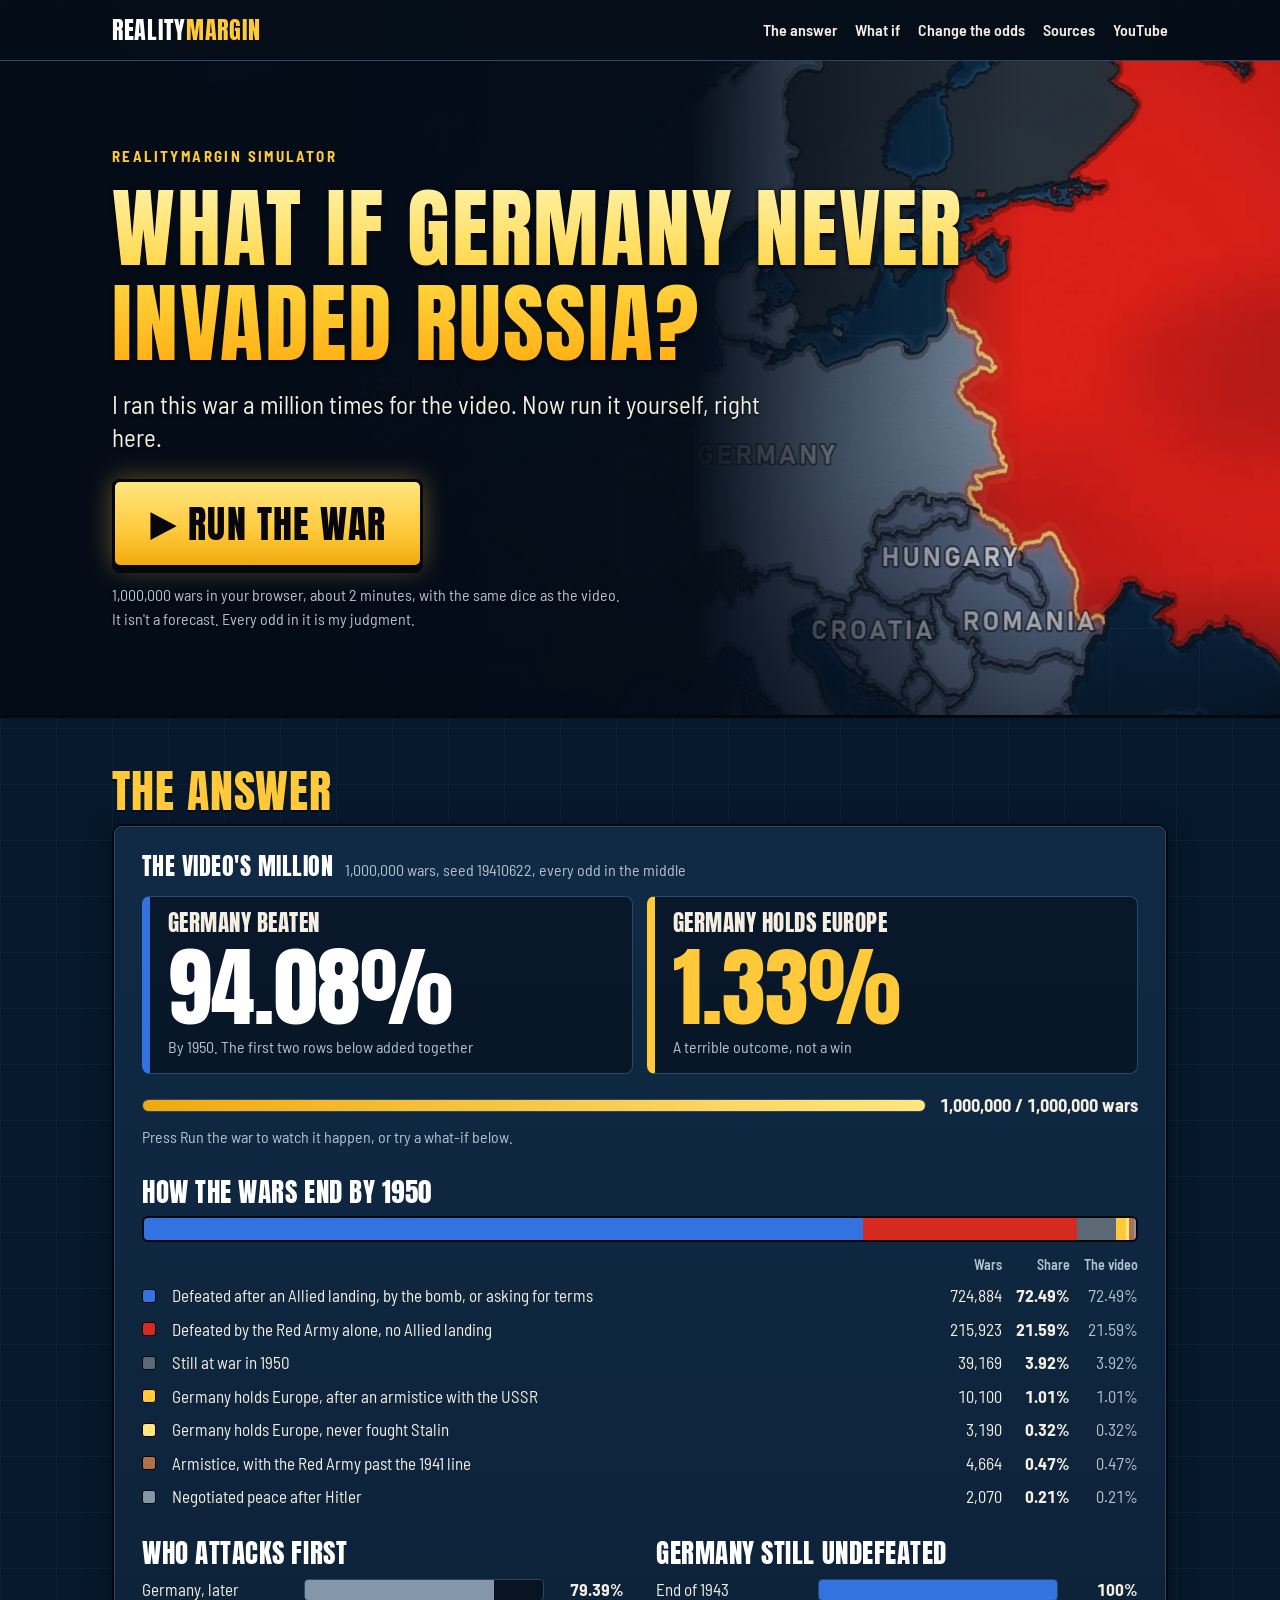
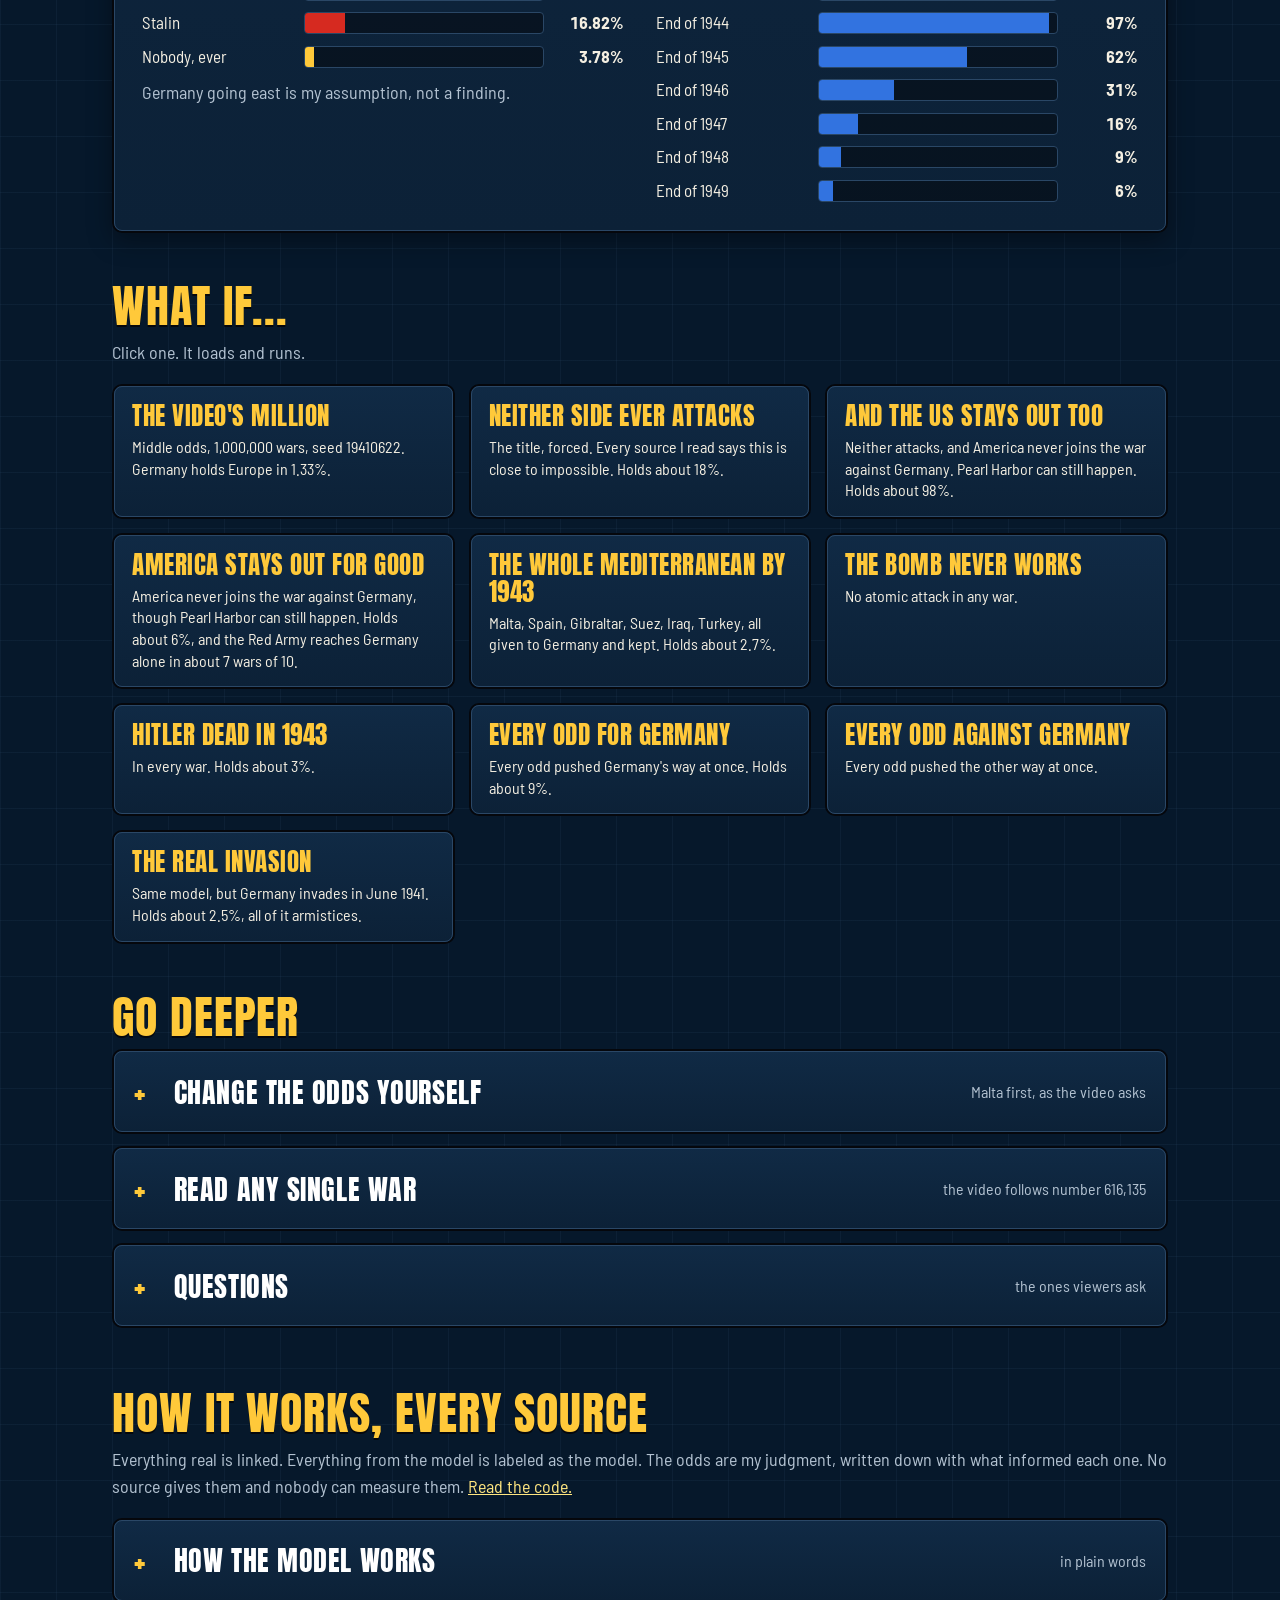
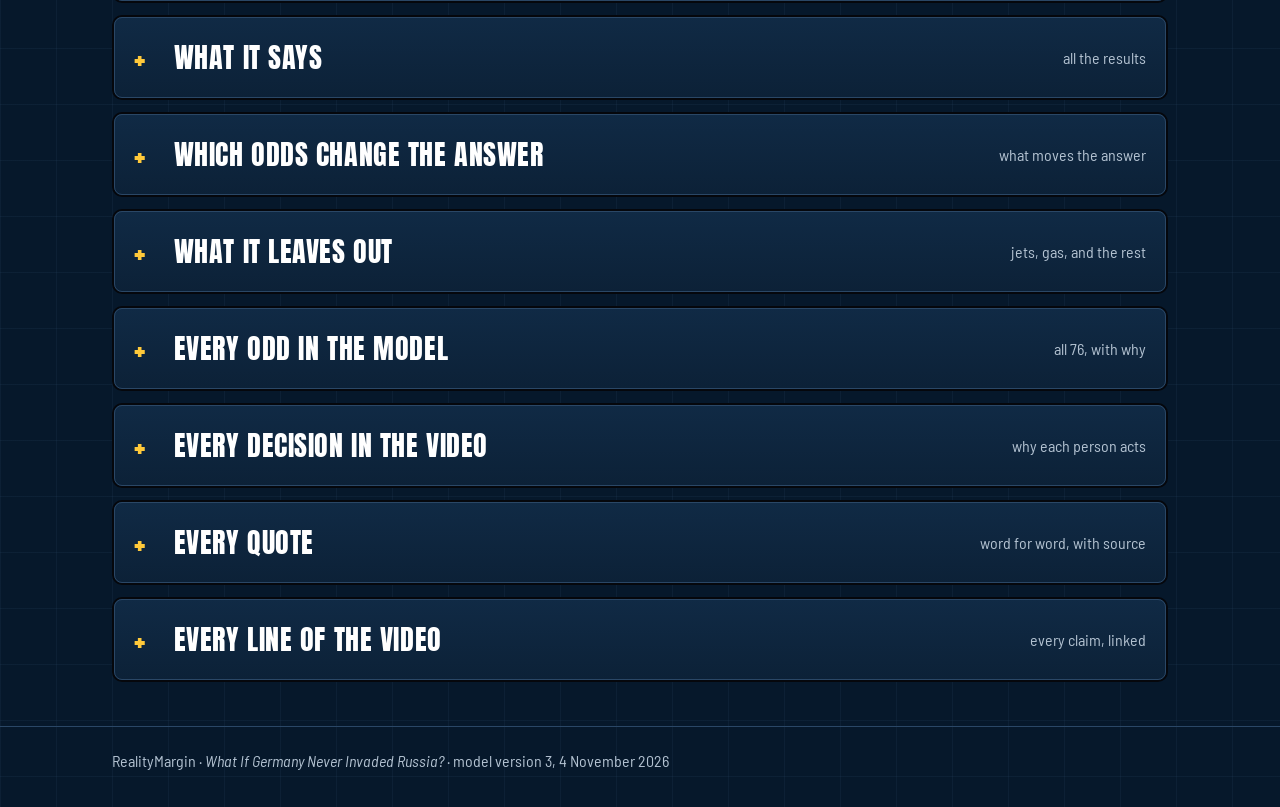
==== commit 174f5923: "Add files via upload" ====
--- a/index.html
+++ b/index.html
@@ -1,10 +1,48 @@
-<!doctype html><html lang="en"><head><meta charset="utf-8"><meta name="viewport" content="width=device-width, initial-scale=1"><title>What If Germany Never Invaded Russia?: every source · RealityMargin</title><meta name="theme-color" content="#0c1420">
-<style>:root{--bg:#0c1420;--fg:#eef1f5;--dim:#aab4c0;--line:#2a3646;--amber:#ffc93a;--link:#8fc0ff}body{margin:0;background:var(--bg);color:var(--fg);font:17px/1.55 system-ui,Segoe UI,sans-serif}main{max-width:860px;margin:0 auto;padding:32px 16px 80px}h1{font-size:32px;line-height:1.2;margin:0 0 12px}h2{margin:44px 0 12px;color:var(--amber);font-size:24px}h3{margin:18px 0 8px;font-size:19px}section{border-top:1px solid var(--line);padding:14px 0}p{margin:6px 0}a{color:var(--link)}li{margin:8px 0}.note{color:var(--dim)}.wrap{overflow-x:auto;margin:12px 0}table{border-collapse:collapse;font-size:15px;min-width:560px}th,td{border:1px solid var(--line);padding:6px 8px;text-align:left;vertical-align:top}th{color:var(--amber);font-weight:600}.inp{min-width:880px}</style></head><body><main>
-<h1>What If Germany Never Invaded Russia?: every source</h1>
-<p>The video follows one war out of a million in which Germany never invades Russia in 1941. It isn't a prediction. Everything real is linked here. Everything from the model is labeled as the model.</p>
-<p class="note">The odds below are our judgment, written down with what informed each one. No source gives them and nobody can measure them.</p><p><b><a href="run.html">▶ Run it yourself: change the odds</a></b></p>
-<p>On this page: <a href="#method">how the model works</a> · <a href="#outcomes">what it says</a> · <a href="#which">which odds change the answer</a> · <a href="#left">what it leaves out</a> · <a href="#inputs">every odd</a> · <a href="#decisions">every decision in the video</a> · <a href="#quotes">every quote</a> · <a href="#lines">every line of the video</a></p>
-<h2 id="method">How the model works</h2>
+<!doctype html>
+<html lang="en" id="top"><head><meta charset="utf-8"><meta name="viewport" content="width=device-width, initial-scale=1"><title>What If Germany Never Invaded Russia? Run the war yourself · RealityMargin</title>
+<meta name="description" content="Run the model behind What If Germany Never Invaded Russia? in your browser, change the odds, and read every source."><meta name="theme-color" content="#06182b">
+<link rel="preconnect" href="https://fonts.googleapis.com"><link rel="stylesheet" href="https://fonts.googleapis.com/css2?family=Anton&family=Barlow+Semi+Condensed:wght@400;600;700&display=swap"><link rel="stylesheet" href="rm_sim.css"></head><body>
+<header class="bar"><div class="w"><a class="logo" href="#top">Reality<b>Margin</b></a><nav><a href="#answer">The answer</a><a href="#whatif">What if</a><a href="#odds">Change the odds</a><a href="#sources">Sources</a><a href="https://www.youtube.com/@realitymargin" target="_blank" rel="noopener">YouTube</a></nav></div></header>
+<div class="hero" style="background-image:url(hero_map.webp)"><div class="w">
+<p class="kick">REALITYMARGIN SIMULATOR</p><h1>What If Germany Never Invaded Russia?</h1>
+<p class="lead">I ran this war a million times for the video. Now run it yourself, right here.</p>
+<button class="go" id="heroRun">▶ Run the war</button>
+<p class="sub">1,000,000 wars in your browser, about 2 minutes, with the same dice as the video. It isn't a forecast. Every odd in it is my judgment.</p>
+</div></div>
+<main class="w">
+<section id="answer"><h2>The answer</h2><div class="panel">
+<div class="mode"><span class="t" id="modeT"></span><span class="s" id="modeS"></span><button class="btn" id="stop2" hidden>Stop</button></div>
+<div class="tiles"><div class="tile" style="--c:#3273e0"><div class="t">Germany beaten</div><div class="v" id="vBeaten" aria-live="polite"></div><div class="m">By 1950. The first two rows below added together</div></div>
+<div class="tile" style="--c:#ffc93a;--c2:#ffc93a"><div class="t">Germany holds Europe</div><div class="v" id="vHolds" aria-live="polite"></div><div class="m">A terrible outcome, not a win</div></div></div>
+<div class="prog"><div class="meter"><i id="bar"></i></div><span class="cnt" id="count"></span></div><p class="status" id="status" aria-live="polite"></p>
+<h3>How the wars end by 1950</h3><div class="stack" id="stack" aria-hidden="true"></div><div class="rows" id="rows"></div>
+<div class="two"><div><h3>Who attacks first</h3><div class="hb" id="who"></div><p class="note" style="margin-top:10px">Germany going east is my assumption, not a finding.</p></div>
+<div><h3>Germany still undefeated</h3><div class="hb" id="curve"></div></div></div>
+</div></section>
+<section id="whatif"><h2>What if...</h2><p class="note">Click one. It loads and runs.</p><div class="cards" id="presets"></div></section>
+<section id="more"><h2>Go deeper</h2>
+<details class="fold" id="odds"><summary>Change the odds yourself<small>Malta first, as the video asks</small></summary><div class="in">
+<p class="note" style="margin-top:14px">The ten odds people argue about most. All 76 are listed under "Every odd in the model" below, and the other 66 follow the Every odd menu just below.</p>
+<div class="ctl"><label>Every odd<select id="col"><option value="low">Against Germany</option><option value="mid" selected>Middle</option><option value="high">For Germany</option></select></label><label>Wars<select id="nw"><option value="1000000" selected>1,000,000 (as in the video, about 2 minutes)</option><option value="100000">100,000 (quicker, about 15 seconds)</option></select></label><label>Seed<input id="seed" value="19410622" inputmode="numeric"></label></div>
+<div class="sliders" id="sliders"></div>
+<div class="ctl"><button class="btn y" id="run">▶ Run with these odds</button><button class="btn" id="stop" disabled>Stop</button><button class="btn" id="reset">Back to the video's odds</button><button class="btn" id="share">Copy a link to these odds</button></div>
+</div></details>
+<details class="fold" id="one"><summary>Read any single war<small>the video follows number 616,135</small></summary><div class="in"><div class="ctl"><label>War number<input id="warN" value="616135" inputmode="numeric"></label><button class="btn y" id="warGo">Show this war</button></div><div id="warHead"></div><p class="note" id="warNote"></p><ol id="warPath"></ol></div></details>
+<details class="fold" id="faq"><summary>Questions<small>the ones viewers ask</small></summary><div class="in faq">
+<details><summary>Is this really the model from the video?</summary><p>Yes. <a href="model/sim.mjs">The code</a> is the same file. The browser copy only drops the word <code>export</code>. Run 1,000,000 wars at middle odds and seed 19410622 and you get the same 1.33% holding Europe on any computer.</p></details>
+<details><summary>Where do the odds come from?</summary><p>They're my judgment, written down with what informed each one. No source gives these numbers and nobody can measure them. <a href="#inputs">Every one is listed here.</a></p></details>
+<details><summary>Does Germany attacking anyway prove anything?</summary><p>No. Germany going east in most wars is an assumption I put in, because every historian I read says Hitler wouldn't have held off. The video says so. Forcing neither side to attack is one of the buttons above.</p></details>
+<details><summary>My run doesn't match "The video" column exactly. Why?</summary><p>A different seed changes the dice, and fewer wars means a smaller sample. Middle odds, seed 19410622 and 1,000,000 wars always give the video's 1.33%. The same seed with 100,000 wars gives 1.29%, because it's a smaller sample. Every what-if button except The video's million uses another seed and 100,000 wars, so those numbers are "about". Small differences are noise, especially for rare outcomes. Same settings, same seed and same number of wars always give the same answer.</p></details>
+<details><summary>Where does the video's "beaten in 94" come from?</summary><p>It adds the first two rows of the table: defeated after an Allied landing, by the bomb, or asking for terms (72.49%), and defeated by the Red Army alone (21.59%).</p></details>
+<details><summary>The video waves off the real invasion's 2.52 because it's all armistices. Isn't most of the 1.33 armistices too?</summary><p>Yes, that's a fair point. Of the 1.33, 1.01 comes after an armistice with the USSR. Only 0.32 comes from wars where Germany never fought Stalin at all. The same caution applies to both numbers: neither is a plan. The table shows both rows.</p></details>
+<details><summary>The video takes me into "that 4", then gives 18. What did the 4 get?</summary><p>Left to run naturally, the 4 wars of 100 where nobody moves end with Germany holding Europe in about 8.4% of them. The 18 is a different run: neither side is ever allowed to attack, in every war. The video says "I forced it".</p></details>
+<details><summary>The video says one assumption keeps it between half a percent and just over 2. My slider went outside that.</summary><p>That range is for each odd moved between the wider test values listed under "Which odds change the answer", for the declaration 30% to 90%, not the Against and For marks on the slider. The sliders go further on purpose. Setting Hitler's declaration on America to 0% gives about 2.8, and 100% gives about 0.3.</p></details>
+<details><summary>What does the model leave out?</summary><p>Jets, the French fleet, gas as a last card, single battles, Roosevelt's death, manpower as a count, and any welcome for Germans as liberators. <a href="#left">The full list is here.</a></p></details>
+<details><summary>Does it send my settings anywhere?</summary><p>No. Everything runs in your browser. The page counts visits and RUN presses with GoatCounter, which uses no cookies and collects no personal data. Your results aren't sent. If you open a shared settings link, its address, which contains those settings, reaches the counter.</p></details>
+</div></details>
+</section>
+<section id="sources"><h2>How it works, every source</h2><p class="note">Everything real is linked. Everything from the model is labeled as the model. The odds are my judgment, written down with what informed each one. No source gives them and nobody can measure them. <a href="model/sim.mjs">Read the code.</a></p>
+<details class="fold" id="method"><summary>How the model works<small>in plain words</small></summary><div class="in">
 <p>It's a Monte Carlo simulation: the same war, played out by chance, a million times, then counted.</p>
 <ol><li><b>It starts in January 1941</b> with Directive 21 unsigned, so there is no German invasion in 1941. Nothing after that is forced.</li>
 <li><b>It plays forward half a year at a time</b> to the end of 1949. Each half-year it rolls for what people could decide: Malta, Vichy, Spain, Hitler going east after all, Stalin striking first, America coming in, a landing, the bomb.</li>
@@ -13,19 +51,24 @@
 <h3>Why it should be doubted, and how it was tested</h3>
 <p>With every decision pinned to what really happened, the same code has to rebuild the real war, or its tests fail: the front half a year at a time, U-boat tonnage (1942: real 5.49 million tons, model 5.63), Soviet output, German oil. That shows it isn't broken. It doesn't show it's right: it was tuned to that war. Take D-Day out of the real war and it runs a year longer, ending in 1946 against the real 1945.</p>
 <p><b>Germany going east in most wars is an assumption, not a finding.</b> Every historian I read says Hitler wouldn't have held off, so the model makes waiting costly. "Waiting doesn't pay" is a design rule here. Who attacks first is what I put in; what happens next is what comes out.</p>
-<h2 id="outcomes">What it says</h2>
+</div></details>
+<details class="fold" id="outcomes"><summary>What it says<small>all the results</small></summary><div class="in">
 <p>1,000,000 wars at middle odds, seed 19410622.</p>
-<div class="wrap"><table><tr><th>1950 outcome</th><th>Wars</th><th>Share</th></tr><tr><td>GERMANY DEFEATED</td><td>724,884</td><td>72.49%</td></tr><tr><td>RED ARMY TAKES CENTRAL EUROPE, NO ALLIED LANDING</td><td>215,923</td><td>21.59%</td></tr><tr><td>STILL AT WAR IN 1950</td><td>39,169</td><td>3.92%</td></tr><tr><td>GERMANY HOLDS EUROPE, after an armistice with the USSR</td><td>10,100</td><td>1.01%</td></tr><tr><td>ARMISTICE WITH THE RED ARMY PAST THE 1941 LINE</td><td>4,664</td><td>0.47%</td></tr><tr><td>GERMANY HOLDS EUROPE, never fought Stalin</td><td>3,190</td><td>0.32%</td></tr><tr><td>NEGOTIATED PEACE AFTER HITLER</td><td>2,070</td><td>0.21%</td></tr></table></div>
+<div class="wrap"><table><tr><th>1950 outcome</th><th>Wars</th><th>Share</th></tr><tr><td>Defeated after an Allied landing, by the bomb, or asking for terms</td><td>724,884</td><td>72.49%</td></tr><tr><td>Defeated by the Red Army alone, no Allied landing</td><td>215,923</td><td>21.59%</td></tr><tr><td>STILL AT WAR IN 1950</td><td>39,169</td><td>3.92%</td></tr><tr><td>GERMANY HOLDS EUROPE, after an armistice with the USSR</td><td>10,100</td><td>1.01%</td></tr><tr><td>ARMISTICE WITH THE RED ARMY PAST THE 1941 LINE</td><td>4,664</td><td>0.47%</td></tr><tr><td>GERMANY HOLDS EUROPE, never fought Stalin</td><td>3,190</td><td>0.32%</td></tr><tr><td>NEGOTIATED PEACE AFTER HITLER</td><td>2,070</td><td>0.21%</td></tr></table></div>
 <p>"Germany holds Europe" is a bad outcome, not a win. That regime was already shooting Poles and Jews in 1939. There's no happy ending in that column.</p>
 <h3>Germany still undefeated at the end of each year</h3><p class="note">Holding Europe depends heavily on when you stop counting, so here is the whole curve.</p>
 <div class="wrap"><table><tr><th></th><th>1943</th><th>1944</th><th>1945</th><th>1946</th><th>1947</th><th>1948</th><th>1949</th></tr><tr><td>No invasion in 1941</td><td>100.0%</td><td>96.6%</td><td>62.0%</td><td>31.5%</td><td>16.3%</td><td>9.1%</td><td>5.9%</td></tr><tr><td>The real invasion</td><td>100.0%</td><td>96.8%</td><td>53.1%</td><td>26.0%</td><td>16.9%</td><td>11.3%</td><td>7.9%</td></tr></table></div>
 <h3>Force one thing at a time</h3><p class="note">100,000 wars each.</p><div class="wrap"><table><tr><th>What is forced</th><th>Holds</th><th>Germany attacks</th><th>Stalin attacks</th><th>Nobody</th><th>Atomic</th><th>Red Army, no landing</th><th>Still at war</th></tr><tr><td>baseline</td><td>1.32%</td><td>79.39%</td><td>16.88%</td><td>3.74%</td><td>13.09%</td><td>21.65%</td><td>3.84%</td></tr><tr><td>Hitler never attacks</td><td>13.46%</td><td>0.00%</td><td>58.19%</td><td>41.81%</td><td>28.30%</td><td>6.17%</td><td>10.43%</td></tr><tr><td>Stalin never attacks</td><td>1.42%</td><td>90.28%</td><td>0.00%</td><td>9.72%</td><td>15.39%</td><td>20.60%</td><td>4.77%</td></tr><tr><td>Neither ever attacks</td><td>17.90%</td><td>0.00%</td><td>0.00%</td><td>100.00%</td><td>35.63%</td><td>0.00%</td><td>20.21%</td></tr><tr><td>Hitler never declares on the US</td><td>2.89%</td><td>87.31%</td><td>9.57%</td><td>3.12%</td><td>13.11%</td><td>46.41%</td><td>8.03%</td></tr><tr><td>the US stays out for good</td><td>5.62%</td><td>93.09%</td><td>4.95%</td><td>1.96%</td><td>0.00%</td><td>70.18%</td><td>13.38%</td></tr><tr><td>Neither attacks and the US stays out</td><td>97.53%</td><td>0.00%</td><td>0.00%</td><td>100.00%</td><td>0.00%</td><td>0.00%</td><td>0.00%</td></tr><tr><td>the bomb never works</td><td>1.57%</td><td>80.58%</td><td>17.22%</td><td>2.20%</td><td>0.00%</td><td>22.97%</td><td>5.75%</td></tr><tr><td>Neither attacks, and the bomb never works</td><td>30.08%</td><td>0.00%</td><td>0.00%</td><td>100.00%</td><td>0.00%</td><td>0.00%</td><td>49.66%</td></tr><tr><td>Mediterranean plan from the start</td><td>1.27%</td><td>78.70%</td><td>17.16%</td><td>4.14%</td><td>13.73%</td><td>21.33%</td><td>4.00%</td></tr><tr><td>Atlantic plan from the start</td><td>1.61%</td><td>78.19%</td><td>17.93%</td><td>3.88%</td><td>13.32%</td><td>20.23%</td><td>4.52%</td></tr><tr><td>Hold and wait from the start</td><td>1.10%</td><td>81.75%</td><td>15.16%</td><td>3.08%</td><td>12.29%</td><td>23.19%</td><td>2.94%</td></tr><tr><td>Malta falls in 1941 and stays lost</td><td>1.39%</td><td>79.73%</td><td>16.48%</td><td>3.79%</td><td>13.19%</td><td>21.04%</td><td>4.10%</td></tr><tr><td>Germany gets all of the Mediterranean by 1943</td><td>2.67%</td><td>80.45%</td><td>15.56%</td><td>3.98%</td><td>14.07%</td><td>14.12%</td><td>7.27%</td></tr><tr><td>Mediterranean frozen, nobody moves</td><td>1.28%</td><td>80.52%</td><td>15.25%</td><td>4.24%</td><td>13.84%</td><td>21.33%</td><td>3.48%</td></tr><tr><td>Gibraltar falls</td><td>1.45%</td><td>79.72%</td><td>16.66%</td><td>3.62%</td><td>12.80%</td><td>20.79%</td><td>4.48%</td></tr><tr><td>Spain and Turkey on Germany's side</td><td>2.07%</td><td>80.02%</td><td>16.30%</td><td>3.68%</td><td>13.72%</td><td>17.52%</td><td>5.67%</td></tr><tr><td>The pact with Stalin is made</td><td>1.49%</td><td>75.12%</td><td>18.53%</td><td>6.35%</td><td>15.62%</td><td>20.36%</td><td>4.93%</td></tr><tr><td>The pact is made and never breaks</td><td>3.10%</td><td>60.82%</td><td>21.50%</td><td>17.68%</td><td>20.59%</td><td>16.39%</td><td>9.08%</td></tr><tr><td>Hitler dead in 1943</td><td>3.15%</td><td>56.00%</td><td>27.76%</td><td>16.24%</td><td>24.56%</td><td>11.77%</td><td>4.18%</td></tr><tr><td>Britain makes terms in 1941</td><td>19.70%</td><td>92.62%</td><td>5.46%</td><td>1.92%</td><td>2.65%</td><td>21.63%</td><td>22.72%</td></tr><tr><td>Japan never attacks the US</td><td>2.21%</td><td>83.74%</td><td>13.14%</td><td>3.12%</td><td>6.38%</td><td>34.28%</td><td>6.23%</td></tr></table></div>
-<h2 id="which">Which odds change the answer</h2><p>Each odd moved both ways on its own, 100,000 wars each. The number is the share holding Europe, baseline 1.32% at 100,000 wars (the video's million gives 1.33%). Most of the differences under about 0.1 are noise.</p>
+</div></details>
+<details class="fold" id="which"><summary>Which odds change the answer<small>what moves the answer</small></summary><div class="in"><p>Each odd moved both ways on its own, 100,000 wars each. The number is the share holding Europe, baseline 1.32% at 100,000 wars (the video's million gives 1.33%). Most of the differences under about 0.1 are noise.</p>
 <div class="wrap"><table><tr><th>Odd</th><th>Holds Europe at each value</th><th>Swing (points)</th></tr><tr><td>declares</td><td>0.3: 2.05%, 0.9: 0.59%</td><td>1.46</td></tr><tr><td>armistice</td><td>0.05: 0.94%, 0.5: 1.60%</td><td>0.66</td></tr><tr><td>moscowFalls</td><td>0.03: 1.11%, 0.3: 1.59%</td><td>0.48</td></tr><tr><td>hitler42</td><td>0: 1.20%, 0.5: 1.64%</td><td>0.44</td></tr><tr><td>airSup</td><td>0.05: 1.23%, 0.35: 1.66%</td><td>0.43</td></tr><tr><td>usBase</td><td>0.015: 1.48%, 0.12: 1.07%</td><td>0.41</td></tr><tr><td>ukWill</td><td>0.3: 1.21%, 1.5: 1.55%</td><td>0.34</td></tr><tr><td>hitlerStrain</td><td>0.06: 1.50%, 0.2: 1.26%</td><td>0.24</td></tr><tr><td>crisisWar</td><td>0.01: 1.48%, 0.1: 1.24%</td><td>0.24</td></tr><tr><td>stalinTanks</td><td>0.002: 1.41%, 0.03: 1.18%</td><td>0.23</td></tr><tr><td>usBritain</td><td>0.03: 1.43%, 0.25: 1.21%</td><td>0.22</td></tr><tr><td>pearl</td><td>0.25: 1.47%, 0.6: 1.29%</td><td>0.18</td></tr><tr><td>hitlerDemand</td><td>0: 1.40%, 0.04: 1.26%</td><td>0.14</td></tr><tr><td>hitlerBase</td><td>0.02: 1.40%, 0.1: 1.28%</td><td>0.12</td></tr><tr><td>stalinTrouble</td><td>1: 1.38%, 10: 1.28%</td><td>0.10</td></tr><tr><td>pactAnswer</td><td>0: 1.29%, 0.3: 1.38%</td><td>0.09</td></tr><tr><td>finlandWar</td><td>0: 1.35%, 0.2: 1.28%</td><td>0.07</td></tr><tr><td>stalinOrg</td><td>0.002: 1.30%, 0.02: 1.37%</td><td>0.07</td></tr><tr><td>deliver</td><td>0.4: 1.37%, 0.95: 1.30%</td><td>0.07</td></tr><tr><td>hitlerPlotEast</td><td>0.01: 1.28%, 0.12: 1.34%</td><td>0.06</td></tr><tr><td>malta</td><td>0.02: 1.30%, 0.15: 1.35%</td><td>0.05</td></tr><tr><td>landTry</td><td>0.25: 1.32%, 0.8: 1.31%</td><td>0.01</td></tr><tr><td>stalinRace</td><td>0.3: 1.32%, 0.8: 1.32%</td><td>0.00</td></tr><tr><td>bombSurrender</td><td>0.3: 1.32%, 0.9: 1.32%</td><td>0.00</td></tr></table></div>
-<h2 id="left">What it leaves out</h2><ul><li><b>Liberators in the East.</b> No run has Germany welcomed. The regime's plan was starvation and deportation, so the model doesn't offer it under Hitler. A successor changing that isn't modelled either.</li><li><b>Jets and other wonder weapons.</b> Not modelled as events. Germany's quality falls with years of Eastern war, and at half that rate before it.</li><li><b>The French fleet.</b> Not a separate event; Toulon and Mers-el-Kébir aren't modelled.</li><li><b>Chemical weapons as a last card.</b> Germany had about 12,000 tons of tabun and never used it. No run does.</li><li><b>Roosevelt.</b> One US president throughout. No 1944 election, no death in office.</li><li><b>Who holds the plan after Hitler.</b> "Germany attacks" includes the 0.7% of wars where his successor does it.</li><li><b>Portugal and the Azores.</b> Not modelled.</li><li><b>Stalin and the bomb.</b> His odds of striking don't rise for atomic attack on Germany. They rise with a landing, the US at war and German trouble. That's a real gap, and the video says so.</li><li><b>Tanks and aircraft as counts.</b> Strength runs on money and share of output, with quality as a judgment, not on a count of machines. German tank output went from 3.8k in 1941 to 18.3k in 1944 (Harrison), far faster than strength here. So the model can't be checked against tank output, and it doesn't show the Speer boom directly. In this model's real 1944, the sudden fall in German strength is fuel, while tanks and fighters were at their peak.</li><li><b>Manpower.</b> Not counted. Germany's trained reserves were nearly gone by 1943 and the USSR's were far larger. All of that sits inside the quality numbers.</li><li><b>Rail, food, rubber, tungsten and debt</b> are all one number, supply strain, not each counted in tons. Oil and ship tonnage are the two counted in tons.</li><li><b>Seasons and single battles.</b> Half-year turns. The real war's winter and summer swings don't show; it can't stage a Stalingrad. The real front is checked against the map only to the half-year.</li><li><b>The Italian front and D-Day's location.</b> A landing is a landing.</li><li><b>After 1950.</b> It stops at the end of 1949. Germany still standing then is what's counted, and the stop date moves that number a lot: see the yearly curve.</li><li><b>The Holocaust and the occupation's crimes</b> aren't numbers in a war model, and the model doesn't pretend they are. In every ending where the regime survives, they go on.</li></ul>
-<h2 id="inputs">Every odd in the model</h2><p class="note">All 76 of them. These are our judgment. "h" means per half-year. Against and For mean against and for Germany.</p><div class="wrap"><table class="inp"><tr><th>Name</th><th>Against</th><th>Middle</th><th>For</th><th>What informed it</th></tr><tr id="k-barbarossa41"><td>barbarossa41</td><td>0</td><td>0</td><td>0</td><td>the premise switch; 1 only to compare with what really happened</td></tr><tr id="k-stratMed"><td>stratMed</td><td>0.3</td><td>0.35</td><td>0.4</td><td>the opening plan: the rest is holding and getting ready. Judgment; no source gives a split</td></tr><tr id="k-stratAtl"><td>stratAtl</td><td>0.35</td><td>0.35</td><td>0.35</td><td>the opening plan: the rest is holding and getting ready. Judgment; no source gives a split</td></tr><tr id="k-stratShift"><td>stratShift</td><td>0.1</td><td>0.1</td><td>0.1</td><td>h from 1943: the plan changes after two years without result</td></tr><tr id="k-hitlerBase"><td>hitlerBase</td><td>0.07</td><td>0.05</td><td>0.035</td><td>h from 1942: he attacks after all, before strain and Stalin's demands. "Russia must be smashed as soon as possible" (Halder, 16 Jan 1941). Kershaw: his decision alone</td></tr><tr id="k-hitler42"><td>hitler42</td><td>0.06</td><td>0.12</td><td>0.2</td><td>added in spring 1942 only: the first date after a postponement. He had already moved it once, from autumn 1940 to May 1941</td></tr><tr id="k-hitlerStrain"><td>hitlerStrain</td><td>0.14</td><td>0.12</td><td>0.09</td><td>...added per unit of supply strain. Tooze: grain, and knocking Britain out before its air power grew, were the strongest arguments for going east</td></tr><tr id="k-hitlerDemand"><td>hitlerDemand</td><td>0.02</td><td>0.015</td><td>0.01</td><td>...added per Stalin demand. "his demands will become bigger and bigger"</td></tr><tr id="k-stalinPress"><td>stalinPress</td><td>0.3</td><td>0.25</td><td>0.2</td><td>h: he presses on Finland, Bulgaria, the Straits or Iran. Instruction for Molotov, 9 Nov 1940: Bulgaria "the main question"</td></tr><tr id="k-crisisWar"><td>crisisWar</td><td>0.06</td><td>0.04</td><td>0.02</td><td>chance per demand on the table that a crisis becomes Hitler's war</td></tr><tr id="k-stalinEarly"><td>stalinEarly</td><td>0.002</td><td>0.001</td><td>0.0005</td><td>h before mid-1942: first strike. Glantz: not before summer 1942; the 15 May draft admits 10 days of aviation fuel. Unsigned; no record of approval</td></tr><tr id="k-stalinOrg"><td>stalinOrg</td><td>0.012</td><td>0.007</td><td>0.004</td><td>h mid-1942 to 1943: the organisation is ready</td></tr><tr id="k-stalinTanks"><td>stalinTanks</td><td>0.015</td><td>0.009</td><td>0.005</td><td>h from 1944: the new tank force is full (Glantz: three years from 1941 for 16,500)</td></tr><tr id="k-stalinRace"><td>stalinRace</td><td>0.7</td><td>0.6</td><td>0.45</td><td>h: the Allies are breaking into Germany. He races them for Central Europe. Manchuria, August 1945</td></tr><tr id="k-finlandWar"><td>finlandWar</td><td>0.1</td><td>0.05</td><td>0.02</td><td>h with Germany distracted: he attacks Finland again. Hitler told Molotov in November 1940 there must be no new war in the Baltic. ×2 with Germany in real trouble</td></tr><tr id="k-stalinTrouble"><td>stalinTrouble</td><td>7</td><td>5</td><td>3</td><td>multiplier per point of German trouble. His record: moves only against the weak or the already beaten (Poland 1939, Japan 1945)</td></tr><tr id="k-strikeEarly"><td>strikeEarly</td><td>0.25</td><td>0.15</td><td>0.08</td><td>the strike breaks through</td></tr><tr id="k-strikeOrg"><td>strikeOrg</td><td>0.4</td><td>0.3</td><td>0.2</td><td>the strike breaks through</td></tr><tr id="k-strikeTanks"><td>strikeTanks</td><td>0.55</td><td>0.45</td><td>0.3</td><td>the strike breaks through</td></tr><tr id="k-tradeCut"><td>tradeCut</td><td>0.05</td><td>0.025</td><td>0.012</td><td>h: he stops the oil and grain. Delivered to the last hours in reality; brief suspension Aug 1940</td></tr><tr id="k-tradeRenew"><td>tradeRenew</td><td>0.65</td><td>0.75</td><td>0.85</td><td>the deal runs out on 1 Aug 1942 (Wegner, Ericson). Germany avoided delivering about 750M RM of its side</td></tr><tr id="k-pactAnswer"><td>pactAnswer</td><td>0.03</td><td>0.08</td><td>0.15</td><td>h in 1941: Hitler answers Stalin's note of 25 Nov 1940 and takes the USSR into the pact. He never replied in reality. Stalin's price was five secret protocols: Finland, Bulgaria, the Straits, the Persian Gulf, Japan's oil concessions. ×0.5 once he's gone through Bulgaria into Greece</td></tr><tr id="k-pactEnd"><td>pactEnd</td><td>0.25</td><td>0.15</td><td>0.1</td><td>h: the pact comes apart. Neither man kept a deal once he could break it. ×1.5 when Germany is short of food and coal</td></tr><tr id="k-malta"><td>malta</td><td>0.03</td><td>0.05</td><td>0.09</td><td>h: Malta falls. ×3 under the Mediterranean plan. Herkules, planned 1942, never tried</td></tr><tr id="k-franco"><td>franco</td><td>0.004</td><td>0.01</td><td>0.03</td><td>h: Franco lets Germany in. ×3 once Britain looks beaten. Preston; Allied control of Spain's food and fuel; Germany couldn't pay</td></tr><tr id="k-spainForced"><td>spainForced</td><td>0.005</td><td>0.015</td><td>0.03</td><td>h under the Mediterranean plan: Germany goes in without him. ×1.5 with the plan stuck in Libya, when Gibraltar looks like the cork. No source assessed it</td></tr><tr id="k-felix"><td>felix</td><td>0.6</td><td>0.75</td><td>0.85</td><td>Gibraltar falls once the road is open. Two corps, 26 medium and heavy artillery battalions</td></tr><tr id="k-vichy"><td>vichy</td><td>0.03</td><td>0.08</td><td>0.14</td><td>h 1941-42 under the Mediterranean plan: Vichy opens Syria and Bizerte. Hitler preferred France to Spain; the Paris talks of May 1941 came after Rommel's first advance, and Vichy backed out. ×1.5 with the Axis deep in Egypt, ×0.5 with the US in</td></tr><tr id="k-turkeyAxis"><td>turkeyAxis</td><td>0.005</td><td>0.015</td><td>0.04</td><td>h, ×4 with Suez gone: transit for Germany. No record of Turkey volunteering; Directive 32 planned on force. ×2 frightened by Stalin at the Straits, ×0.3 with the US in</td></tr><tr id="k-turkeyAllies"><td>turkeyAllies</td><td>0.2</td><td>0.12</td><td>0.06</td><td>h from 1944 once Germany is losing. Turkey declared in February 1945. ×1.5 once the Red Army is deep past the old border</td></tr><tr id="k-italyOut"><td>italyOut</td><td>0.3</td><td>0.2</td><td>0.1</td><td>h once the Axis is out of Africa. "we must not risk the internal collapse of Italy" (Halder, Jan 1941). 1943 in reality</td></tr><tr id="k-marita"><td>marita</td><td>0.92</td><td>0.85</td><td>0.75</td><td>Germany goes into Greece while Britain's there. Directive 20; the danger was bombers near Romania's oil</td></tr><tr id="k-iraqNorth"><td>iraqNorth</td><td>0.02</td><td>0.05</td><td>0.1</td><td>h: Iraq from the north, with Syria or Turkey open. Rashid Ali's coup, April 1941; Britain won that war in 30 days with very little. ×2 in spring 1941 and with Turkish transit, ×0.3 without the Mediterranean plan</td></tr><tr id="k-iraqBack"><td>iraqBack</td><td>0.3</td><td>0.2</td><td>0.12</td><td>h: Britain retakes Iraq. ×3 with no land route left to the Axis</td></tr><tr id="k-exporter"><td>exporter</td><td>0.4</td><td>0.3</td><td>0.2</td><td>h: Britain takes Syria from Vichy. June-July 1941 in reality. ×0.6 with the Axis at Alamein and no troops to spare</td></tr><tr id="k-maltaBack"><td>maltaBack</td><td>0.2</td><td>0.15</td><td>0.08</td><td>h: Malta retaken. ×0.2 while the Axis is still strong in Egypt and the US is out</td></tr><tr id="k-gibBack"><td>gibBack</td><td>0.2</td><td>0.12</td><td>0.06</td><td>h from 1944 with the US in: Gibraltar retaken. ×1.5 with a landing already made</td></tr><tr id="k-swedenCut"><td>swedenCut</td><td>0.3</td><td>0.25</td><td>0.15</td><td>h from 1944, Germany losing: Sweden stops the iron ore. Autumn 1944 in reality. ×1.5 losing on both fronts</td></tr><tr id="k-romaniaOut"><td>romaniaOut</td><td>0.35</td><td>0.25</td><td>0.15</td><td>h with the Red Army coming back to Romania's border: it changes sides. 23 August 1944. ×1.5 once it's past the old line</td></tr><tr id="k-airSup"><td>airSup</td><td>0.08</td><td>0.12</td><td>0.2</td><td>a second air battle wins the skies. UK outbuilt Germany 13.2k to 8.4k in 1941. Luftwaffe not pulled east</td></tr><tr id="k-airTry"><td>airTry</td><td>0.06</td><td>0.12</td><td>0.18</td><td>h 1941-43 under the Atlantic plan, ×0.3 otherwise: it's tried</td></tr><tr id="k-sealionAir"><td>sealionAir</td><td>0.1</td><td>0.2</td><td>0.3</td><td>the landing holds. With no air superiority almost nothing does. Forczyk argues for spring 1941; resupply is the objection. The 1974 Sandhurst game failed, from memory; we haven't read its report</td></tr><tr id="k-sealionNoAir"><td>sealionNoAir</td><td>0</td><td>0.005</td><td>0.02</td><td>the landing holds. With no air superiority almost nothing does. Forczyk argues for spring 1941; resupply is the objection. The 1974 Sandhurst game failed, from memory; we haven't read its report</td></tr><tr id="k-ukBase"><td>ukBase</td><td>0.001</td><td>0.002</td><td>0.004</td><td>h: Britain makes terms regardless of events</td></tr><tr id="k-ukWill"><td>ukWill</td><td>0.4</td><td>0.6</td><td>0.9</td><td>h: per point of will lost below 0.7. Official history: Britain would have fought on after the Mediterranean</td></tr><tr id="k-ukReenter"><td>ukReenter</td><td>0.15</td><td>0.1</td><td>0.05</td><td>h: Britain goes back in, once there's a Soviet war or the US in</td></tr><tr id="k-ukReenterUs"><td>ukReenterUs</td><td>0.3</td><td>0.2</td><td>0.1</td><td>h: Britain goes back in, once there's a Soviet war or the US in</td></tr><tr id="k-churchill"><td>churchill</td><td>0.005</td><td>0.01</td><td>0.02</td><td>h: Churchill goes, ×4 after a disaster. Censure beaten 475 to 25 in July 1942</td></tr><tr id="k-pearl"><td>pearl</td><td>0.5</td><td>0.45</td><td>0.4</td><td>h from mid-1941: Japan attacks. Southern policy fixed in 1940; Barbarossa only caused a debate that the south won, so with no Barbarossa it comes at the same time or sooner, and the Neutrality Pact of April 1941 covers the rear. About 80% in the half-year of the July 1941 freeze; ×1.3 with Britain in disaster, ×0.8 with the USSR collapsing (it looks north). No attack after 1943: the oil has gone</td></tr><tr id="k-declares"><td>declares</td><td>0.75</td><td>0.6</td><td>0.4</td><td>Hitler declares with no Russian war. 25 July 1941: wants no US declaration "while the Eastern Campaign is still in progress". Others read 11 Dec as weakness. Both ways</td></tr><tr id="k-declaresEast"><td>declaresEast</td><td>0.9</td><td>0.85</td><td>0.7</td><td>Hitler declares with a Russian war on, as he really did; or with Britain already out, when he has no need to</td></tr><tr id="k-declaresUkOut"><td>declaresUkOut</td><td>0.4</td><td>0.25</td><td>0.15</td><td>Hitler declares with a Russian war on, as he really did; or with Britain already out, when he has no need to</td></tr><tr id="k-usBase"><td>usBase</td><td>0.09</td><td>0.05</td><td>0.03</td><td>h from 1942: the US enters over the Atlantic, Britain fighting. Polls: 62% for shoot on sight, but Congress split</td></tr><tr id="k-usPerBoat"><td>usPerBoat</td><td>0.001</td><td>0.0007</td><td>0.0004</td><td>...added per U-boat at sea</td></tr><tr id="k-usBritain"><td>usBritain</td><td>0.18</td><td>0.12</td><td>0.06</td><td>...added when Britain is in danger. Stark's Plan Dog</td></tr><tr id="k-usUkOut"><td>usUkOut</td><td>0.05</td><td>0.02</td><td>0.01</td><td>h with Britain out</td></tr><tr id="k-midwayLost"><td>midwayLost</td><td>0.2</td><td>0.3</td><td>0.4</td><td>a Pacific disaster delays the US in Europe by a year. Midway could have gone the other way</td></tr><tr id="k-japanNorth"><td>japanNorth</td><td>0.05</td><td>0.1</td><td>0.18</td><td>h with the USSR in trouble, Japan not fighting the US. Nomonhan and the April 1941 pact hold it back. ×1.5 with Moscow gone: Japan's plan was to move only when the fruit was ripe</td></tr><tr id="k-moscowFalls"><td>moscowFalls</td><td>0.06</td><td>0.12</td><td>0.2</td><td>when the Germans are near it. ×2 with Britain out, ×0.75 from 1943</td></tr><tr id="k-caucasus"><td>caucasus</td><td>0.08</td><td>0.15</td><td>0.25</td><td>when the Germans reach it, war's second year or later</td></tr><tr id="k-armistice"><td>armistice</td><td>0.12</td><td>0.2</td><td>0.3</td><td>h per point the front is past 0.8, after a war's first year. Harrison: 1942 was the Soviet economy's crisis</td></tr><tr id="k-eastDeal"><td>eastDeal</td><td>0.02</td><td>0.04</td><td>0.07</td><td>h after two years with the front near the old border: a compromise peace in the East. 1943 Stockholm feelers; Hitler refused. ×3 after Hitler</td></tr><tr id="k-stalinOut"><td>stalinOut</td><td>0.03</td><td>0.05</td><td>0.1</td><td>h with Moscow gone or the front past it: Stalin falls. Nobody moved in the real crisis of June 1941. ×2 with the Caucasus gone too</td></tr><tr id="k-armisticeBack"><td>armisticeBack</td><td>0.15</td><td>0.1</td><td>0.05</td><td>h: the USSR goes back to war, with the West still fighting, or alone. No armistice was going to be a peace</td></tr><tr id="k-armisticeBackAlone"><td>armisticeBackAlone</td><td>0.03</td><td>0.02</td><td>0.01</td><td>h: the USSR goes back to war, with the West still fighting, or alone. No armistice was going to be a peace</td></tr><tr id="k-landTry"><td>landTry</td><td>0.7</td><td>0.5</td><td>0.35</td><td>h: the Allies try once they outweigh what's facing them</td></tr><tr id="k-bomb45"><td>bomb45</td><td>0.8</td><td>0.7</td><td>0.6</td><td>ready by the second half of 1945, else by the end of 1946, else 1948. Conant 1942: no certainty. S-1 maximum effort announced 6 Dec 1941</td></tr><tr id="k-bomb46"><td>bomb46</td><td>0.85</td><td>0.75</td><td>0.6</td><td>ready by the second half of 1945, else by the end of 1946, else 1948. Conant 1942: no certainty. S-1 maximum effort announced 6 Dec 1941</td></tr><tr id="k-deliver"><td>deliver</td><td>0.9</td><td>0.8</td><td>0.65</td><td>h: it gets through. ETO heavy bomber loss 3.8% per sortie in 1943 and 1.7% in 1944; few planes needed. ×0.75 with an intact Luftwaffe, ×0.5 from America by B-36 with no base left in Europe</td></tr><tr id="k-bombSurrender"><td>bombSurrender</td><td>0.8</td><td>0.7</td><td>0.55</td><td>h: Germany gives up, ×0.35 unbeaten, ×0.3 with Hitler alive, beaten or not: he never capitulated (the Nero Decree, March 1945). The damage itself is separate. No source</td></tr><tr id="k-germanBomb"><td>germanBomb</td><td>0.0002</td><td>0.0005</td><td>0.002</td><td>h from 1946. Heisenberg's doubts, June 1942</td></tr><tr id="k-westPeace"><td>westPeace</td><td>0.03</td><td>0.05</td><td>0.08</td><td>h from 1947: no Eastern war, no landing, nobody can finish it. Negotiated end in the West. ×1.5 with Britain alone</td></tr><tr id="k-hitlerHealth"><td>hitlerHealth</td><td>0.004</td><td>0.006</td><td>0.01</td><td>h from 1943, rising. ECG Aug 1941: progressive coronary sclerosis; Parkinson's symptoms from 1942</td></tr><tr id="k-hitlerPlotEast"><td>hitlerPlotEast</td><td>0.03</td><td>0.05</td><td>0.08</td><td>h: war in the East going badly. Tresckow March 1943, July 1944</td></tr><tr id="k-hitlerPlotQuiet"><td>hitlerPlotQuiet</td><td>0.001</td><td>0.002</td><td>0.004</td><td>h otherwise. Elser came close in 1939, Oster's 1938 plot died at Munich. The later plots grew out of the East</td></tr><tr id="k-afterHitlerPeace"><td>afterHitlerPeace</td><td>0.25</td><td>0.15</td><td>0.08</td><td>h: after Hitler, Germany losing: the end comes sooner. ×1.5 with Western armies on the continent to surrender to</td></tr></table></div>
+</div></details>
+<details class="fold" id="left"><summary>What it leaves out<small>jets, gas, and the rest</small></summary><div class="in"><ul><li><b>Liberators in the East.</b> No run has Germany welcomed. The regime's plan was starvation and deportation, so the model doesn't offer it under Hitler. A successor changing that isn't modelled either.</li><li><b>Jets and other wonder weapons.</b> Not modelled as events. Germany's quality falls with years of Eastern war, and at half that rate before it.</li><li><b>The French fleet.</b> Not a separate event; Toulon and Mers-el-Kébir aren't modelled.</li><li><b>Chemical weapons as a last card.</b> Germany had about 12,000 tons of tabun and never used it. No run does.</li><li><b>Roosevelt.</b> One US president throughout. No 1944 election, no death in office.</li><li><b>Who holds the plan after Hitler.</b> "Germany attacks" includes the 0.7% of wars where his successor does it.</li><li><b>Portugal and the Azores.</b> Not modelled.</li><li><b>Stalin and the bomb.</b> His odds of striking don't rise for atomic attack on Germany. They rise with a landing, the US at war and German trouble. That's a real gap, and the video says so.</li><li><b>Tanks and aircraft as counts.</b> Strength runs on money and share of output, with quality as a judgment, not on a count of machines. German tank output went from 3.8k in 1941 to 18.3k in 1944 (Harrison), far faster than strength here. So the model can't be checked against tank output, and it doesn't show the Speer boom directly. In this model's real 1944, the sudden fall in German strength is fuel, while tanks and fighters were at their peak.</li><li><b>Manpower.</b> Not counted. Germany's trained reserves were nearly gone by 1943 and the USSR's were far larger. All of that sits inside the quality numbers.</li><li><b>Rail, food, rubber, tungsten and debt</b> are all one number, supply strain, not each counted in tons. Oil and ship tonnage are the two counted in tons.</li><li><b>Seasons and single battles.</b> Half-year turns. The real war's winter and summer swings don't show; it can't stage a Stalingrad. The real front is checked against the map only to the half-year.</li><li><b>The Italian front and D-Day's location.</b> A landing is a landing.</li><li><b>After 1950.</b> It stops at the end of 1949. Germany still standing then is what's counted, and the stop date moves that number a lot: see the yearly curve.</li><li><b>The Holocaust and the occupation's crimes</b> aren't numbers in a war model, and the model doesn't pretend they are. In every ending where the regime survives, they go on.</li></ul>
+</div></details>
+<details class="fold" id="inputs"><summary>Every odd in the model<small>all 76, with why</small></summary><div class="in"><p class="note">All 76 of them. These are our judgment. "h" means per half-year. Against and For mean against and for Germany.</p><div class="wrap"><table class="inp"><tr><th>Name</th><th>Against</th><th>Middle</th><th>For</th><th>What informed it</th></tr><tr id="k-barbarossa41"><td>barbarossa41</td><td>0</td><td>0</td><td>0</td><td>the premise switch; 1 only to compare with what really happened</td></tr><tr id="k-stratMed"><td>stratMed</td><td>0.3</td><td>0.35</td><td>0.4</td><td>the opening plan: the rest is holding and getting ready. Judgment; no source gives a split</td></tr><tr id="k-stratAtl"><td>stratAtl</td><td>0.35</td><td>0.35</td><td>0.35</td><td>the opening plan: the rest is holding and getting ready. Judgment; no source gives a split</td></tr><tr id="k-stratShift"><td>stratShift</td><td>0.1</td><td>0.1</td><td>0.1</td><td>h from 1943: the plan changes after two years without result</td></tr><tr id="k-hitlerBase"><td>hitlerBase</td><td>0.07</td><td>0.05</td><td>0.035</td><td>h from 1942: he attacks after all, before strain and Stalin's demands. "Russia must be smashed as soon as possible" (Halder, 16 Jan 1941). Kershaw: his decision alone</td></tr><tr id="k-hitler42"><td>hitler42</td><td>0.06</td><td>0.12</td><td>0.2</td><td>added in spring 1942 only: the first date after a postponement. He had already moved it once, from autumn 1940 to May 1941</td></tr><tr id="k-hitlerStrain"><td>hitlerStrain</td><td>0.14</td><td>0.12</td><td>0.09</td><td>...added per unit of supply strain. Tooze: grain, and knocking Britain out before its air power grew, were the strongest arguments for going east</td></tr><tr id="k-hitlerDemand"><td>hitlerDemand</td><td>0.02</td><td>0.015</td><td>0.01</td><td>...added per Stalin demand. "his demands will become bigger and bigger"</td></tr><tr id="k-stalinPress"><td>stalinPress</td><td>0.3</td><td>0.25</td><td>0.2</td><td>h: he presses on Finland, Bulgaria, the Straits or Iran. Instruction for Molotov, 9 Nov 1940: Bulgaria "the main question"</td></tr><tr id="k-crisisWar"><td>crisisWar</td><td>0.06</td><td>0.04</td><td>0.02</td><td>chance per demand on the table that a crisis becomes Hitler's war</td></tr><tr id="k-stalinEarly"><td>stalinEarly</td><td>0.002</td><td>0.001</td><td>0.0005</td><td>h before mid-1942: first strike. Glantz: not before summer 1942; the 15 May draft admits 10 days of aviation fuel. Unsigned; no record of approval</td></tr><tr id="k-stalinOrg"><td>stalinOrg</td><td>0.012</td><td>0.007</td><td>0.004</td><td>h mid-1942 to 1943: the organisation is ready</td></tr><tr id="k-stalinTanks"><td>stalinTanks</td><td>0.015</td><td>0.009</td><td>0.005</td><td>h from 1944: the new tank force is full (Glantz: three years from 1941 for 16,500)</td></tr><tr id="k-stalinRace"><td>stalinRace</td><td>0.7</td><td>0.6</td><td>0.45</td><td>h: the Allies are breaking into Germany. He races them for Central Europe. Manchuria, August 1945</td></tr><tr id="k-finlandWar"><td>finlandWar</td><td>0.1</td><td>0.05</td><td>0.02</td><td>h with Germany distracted: he attacks Finland again. Hitler told Molotov in November 1940 there must be no new war in the Baltic. ×2 with Germany in real trouble</td></tr><tr id="k-stalinTrouble"><td>stalinTrouble</td><td>7</td><td>5</td><td>3</td><td>multiplier per point of German trouble. His record: moves only against the weak or the already beaten (Poland 1939, Japan 1945)</td></tr><tr id="k-strikeEarly"><td>strikeEarly</td><td>0.25</td><td>0.15</td><td>0.08</td><td>the strike breaks through</td></tr><tr id="k-strikeOrg"><td>strikeOrg</td><td>0.4</td><td>0.3</td><td>0.2</td><td>the strike breaks through</td></tr><tr id="k-strikeTanks"><td>strikeTanks</td><td>0.55</td><td>0.45</td><td>0.3</td><td>the strike breaks through</td></tr><tr id="k-tradeCut"><td>tradeCut</td><td>0.05</td><td>0.025</td><td>0.012</td><td>h: he stops the oil and grain. Delivered to the last hours in reality; brief suspension Aug 1940</td></tr><tr id="k-tradeRenew"><td>tradeRenew</td><td>0.65</td><td>0.75</td><td>0.85</td><td>the deal runs out on 1 Aug 1942 (Wegner, Ericson). Germany avoided delivering about 750M RM of its side</td></tr><tr id="k-pactAnswer"><td>pactAnswer</td><td>0.03</td><td>0.08</td><td>0.15</td><td>h in 1941: Hitler answers Stalin's note of 25 Nov 1940 and takes the USSR into the pact. He never replied in reality. Stalin's price was five secret protocols: Finland, Bulgaria, the Straits, the Persian Gulf, Japan's oil concessions. ×0.5 once he's gone through Bulgaria into Greece</td></tr><tr id="k-pactEnd"><td>pactEnd</td><td>0.25</td><td>0.15</td><td>0.1</td><td>h: the pact comes apart. Neither man kept a deal once he could break it. ×1.5 when Germany is short of food and coal</td></tr><tr id="k-malta"><td>malta</td><td>0.03</td><td>0.05</td><td>0.09</td><td>h: Malta falls. ×3 under the Mediterranean plan. Herkules, planned 1942, never tried</td></tr><tr id="k-franco"><td>franco</td><td>0.004</td><td>0.01</td><td>0.03</td><td>h: Franco lets Germany in. ×3 once Britain looks beaten. Preston; Allied control of Spain's food and fuel; Germany couldn't pay</td></tr><tr id="k-spainForced"><td>spainForced</td><td>0.005</td><td>0.015</td><td>0.03</td><td>h under the Mediterranean plan: Germany goes in without him. ×1.5 with the plan stuck in Libya, when Gibraltar looks like the cork. No source assessed it</td></tr><tr id="k-felix"><td>felix</td><td>0.6</td><td>0.75</td><td>0.85</td><td>Gibraltar falls once the road is open. Two corps, 26 medium and heavy artillery battalions</td></tr><tr id="k-vichy"><td>vichy</td><td>0.03</td><td>0.08</td><td>0.14</td><td>h 1941-42 under the Mediterranean plan: Vichy opens Syria and Bizerte. Hitler preferred France to Spain; the Paris talks of May 1941 came after Rommel's first advance, and Vichy backed out. ×1.5 with the Axis deep in Egypt, ×0.5 with the US in</td></tr><tr id="k-turkeyAxis"><td>turkeyAxis</td><td>0.005</td><td>0.015</td><td>0.04</td><td>h, ×4 with Suez gone: transit for Germany. No record of Turkey volunteering; Directive 32 planned on force. ×2 frightened by Stalin at the Straits, ×0.3 with the US in</td></tr><tr id="k-turkeyAllies"><td>turkeyAllies</td><td>0.2</td><td>0.12</td><td>0.06</td><td>h from 1944 once Germany is losing. Turkey declared in February 1945. ×1.5 once the Red Army is deep past the old border</td></tr><tr id="k-italyOut"><td>italyOut</td><td>0.3</td><td>0.2</td><td>0.1</td><td>h once the Axis is out of Africa. "we must not risk the internal collapse of Italy" (Halder, Jan 1941). 1943 in reality</td></tr><tr id="k-marita"><td>marita</td><td>0.92</td><td>0.85</td><td>0.75</td><td>Germany goes into Greece while Britain's there. Directive 20; the danger was bombers near Romania's oil</td></tr><tr id="k-iraqNorth"><td>iraqNorth</td><td>0.02</td><td>0.05</td><td>0.1</td><td>h: Iraq from the north, with Syria or Turkey open. Rashid Ali's coup, April 1941; Britain won that war in 30 days with very little. ×2 in spring 1941 and with Turkish transit, ×0.3 without the Mediterranean plan</td></tr><tr id="k-iraqBack"><td>iraqBack</td><td>0.3</td><td>0.2</td><td>0.12</td><td>h: Britain retakes Iraq. ×3 with no land route left to the Axis</td></tr><tr id="k-exporter"><td>exporter</td><td>0.4</td><td>0.3</td><td>0.2</td><td>h: Britain takes Syria from Vichy. June-July 1941 in reality. ×0.6 with the Axis at Alamein and no troops to spare</td></tr><tr id="k-maltaBack"><td>maltaBack</td><td>0.2</td><td>0.15</td><td>0.08</td><td>h: Malta retaken. ×0.2 while the Axis is still strong in Egypt and the US is out</td></tr><tr id="k-gibBack"><td>gibBack</td><td>0.2</td><td>0.12</td><td>0.06</td><td>h from 1944 with the US in: Gibraltar retaken. ×1.5 with a landing already made</td></tr><tr id="k-swedenCut"><td>swedenCut</td><td>0.3</td><td>0.25</td><td>0.15</td><td>h from 1944, Germany losing: Sweden stops the iron ore. Autumn 1944 in reality. ×1.5 losing on both fronts</td></tr><tr id="k-romaniaOut"><td>romaniaOut</td><td>0.35</td><td>0.25</td><td>0.15</td><td>h with the Red Army coming back to Romania's border: it changes sides. 23 August 1944. ×1.5 once it's past the old line</td></tr><tr id="k-airSup"><td>airSup</td><td>0.08</td><td>0.12</td><td>0.2</td><td>a second air battle wins the skies. UK outbuilt Germany 13.2k to 8.4k in 1941. Luftwaffe not pulled east</td></tr><tr id="k-airTry"><td>airTry</td><td>0.06</td><td>0.12</td><td>0.18</td><td>h 1941-43 under the Atlantic plan, ×0.3 otherwise: it's tried</td></tr><tr id="k-sealionAir"><td>sealionAir</td><td>0.1</td><td>0.2</td><td>0.3</td><td>the landing holds. With no air superiority almost nothing does. Forczyk argues for spring 1941; resupply is the objection. The 1974 Sandhurst game failed, from memory; we haven't read its report</td></tr><tr id="k-sealionNoAir"><td>sealionNoAir</td><td>0</td><td>0.005</td><td>0.02</td><td>the landing holds. With no air superiority almost nothing does. Forczyk argues for spring 1941; resupply is the objection. The 1974 Sandhurst game failed, from memory; we haven't read its report</td></tr><tr id="k-ukBase"><td>ukBase</td><td>0.001</td><td>0.002</td><td>0.004</td><td>h: Britain makes terms regardless of events</td></tr><tr id="k-ukWill"><td>ukWill</td><td>0.4</td><td>0.6</td><td>0.9</td><td>h: per point of will lost below 0.7. Official history: Britain would have fought on after the Mediterranean</td></tr><tr id="k-ukReenter"><td>ukReenter</td><td>0.15</td><td>0.1</td><td>0.05</td><td>h: Britain goes back in, once there's a Soviet war or the US in</td></tr><tr id="k-ukReenterUs"><td>ukReenterUs</td><td>0.3</td><td>0.2</td><td>0.1</td><td>h: Britain goes back in, once there's a Soviet war or the US in</td></tr><tr id="k-churchill"><td>churchill</td><td>0.005</td><td>0.01</td><td>0.02</td><td>h: Churchill goes, ×4 after a disaster. Censure beaten 475 to 25 in July 1942</td></tr><tr id="k-pearl"><td>pearl</td><td>0.5</td><td>0.45</td><td>0.4</td><td>h from mid-1941: Japan attacks. Southern policy fixed in 1940; Barbarossa only caused a debate that the south won, so with no Barbarossa it comes at the same time or sooner, and the Neutrality Pact of April 1941 covers the rear. About 80% in the half-year of the July 1941 freeze; ×1.3 with Britain in disaster, ×0.8 with the USSR collapsing (it looks north). No attack after 1943: the oil has gone</td></tr><tr id="k-declares"><td>declares</td><td>0.75</td><td>0.6</td><td>0.4</td><td>Hitler declares with no Russian war. 25 July 1941: wants no US declaration "while the Eastern Campaign is still in progress". Others read 11 Dec as weakness. Both ways</td></tr><tr id="k-declaresEast"><td>declaresEast</td><td>0.9</td><td>0.85</td><td>0.7</td><td>Hitler declares with a Russian war on, as he really did; or with Britain already out, when he has no need to</td></tr><tr id="k-declaresUkOut"><td>declaresUkOut</td><td>0.4</td><td>0.25</td><td>0.15</td><td>Hitler declares with a Russian war on, as he really did; or with Britain already out, when he has no need to</td></tr><tr id="k-usBase"><td>usBase</td><td>0.09</td><td>0.05</td><td>0.03</td><td>h from 1942: the US enters over the Atlantic, Britain fighting. Polls: 62% for shoot on sight, but Congress split</td></tr><tr id="k-usPerBoat"><td>usPerBoat</td><td>0.001</td><td>0.0007</td><td>0.0004</td><td>...added per U-boat at sea</td></tr><tr id="k-usBritain"><td>usBritain</td><td>0.18</td><td>0.12</td><td>0.06</td><td>...added when Britain is in danger. Stark's Plan Dog</td></tr><tr id="k-usUkOut"><td>usUkOut</td><td>0.05</td><td>0.02</td><td>0.01</td><td>h with Britain out</td></tr><tr id="k-midwayLost"><td>midwayLost</td><td>0.2</td><td>0.3</td><td>0.4</td><td>a Pacific disaster delays the US in Europe by a year. Midway could have gone the other way</td></tr><tr id="k-japanNorth"><td>japanNorth</td><td>0.05</td><td>0.1</td><td>0.18</td><td>h with the USSR in trouble, Japan not fighting the US. Nomonhan and the April 1941 pact hold it back. ×1.5 with Moscow gone: Japan's plan was to move only when the fruit was ripe</td></tr><tr id="k-moscowFalls"><td>moscowFalls</td><td>0.06</td><td>0.12</td><td>0.2</td><td>when the Germans are near it. ×2 with Britain out, ×0.75 from 1943</td></tr><tr id="k-caucasus"><td>caucasus</td><td>0.08</td><td>0.15</td><td>0.25</td><td>when the Germans reach it, war's second year or later</td></tr><tr id="k-armistice"><td>armistice</td><td>0.12</td><td>0.2</td><td>0.3</td><td>h per point the front is past 0.8, after a war's first year. Harrison: 1942 was the Soviet economy's crisis</td></tr><tr id="k-eastDeal"><td>eastDeal</td><td>0.02</td><td>0.04</td><td>0.07</td><td>h after two years with the front near the old border: a compromise peace in the East. 1943 Stockholm feelers; Hitler refused. ×3 after Hitler</td></tr><tr id="k-stalinOut"><td>stalinOut</td><td>0.03</td><td>0.05</td><td>0.1</td><td>h with Moscow gone or the front past it: Stalin falls. Nobody moved in the real crisis of June 1941. ×2 with the Caucasus gone too</td></tr><tr id="k-armisticeBack"><td>armisticeBack</td><td>0.15</td><td>0.1</td><td>0.05</td><td>h: the USSR goes back to war, with the West still fighting, or alone. No armistice was going to be a peace</td></tr><tr id="k-armisticeBackAlone"><td>armisticeBackAlone</td><td>0.03</td><td>0.02</td><td>0.01</td><td>h: the USSR goes back to war, with the West still fighting, or alone. No armistice was going to be a peace</td></tr><tr id="k-landTry"><td>landTry</td><td>0.7</td><td>0.5</td><td>0.35</td><td>h: the Allies try once they outweigh what's facing them</td></tr><tr id="k-bomb45"><td>bomb45</td><td>0.8</td><td>0.7</td><td>0.6</td><td>ready by the second half of 1945, else by the end of 1946, else 1948. Conant 1942: no certainty. S-1 maximum effort announced 6 Dec 1941</td></tr><tr id="k-bomb46"><td>bomb46</td><td>0.85</td><td>0.75</td><td>0.6</td><td>ready by the second half of 1945, else by the end of 1946, else 1948. Conant 1942: no certainty. S-1 maximum effort announced 6 Dec 1941</td></tr><tr id="k-deliver"><td>deliver</td><td>0.9</td><td>0.8</td><td>0.65</td><td>h: it gets through. ETO heavy bomber loss 3.8% per sortie in 1943 and 1.7% in 1944; few planes needed. ×0.75 with an intact Luftwaffe, ×0.5 from America by B-36 with no base left in Europe</td></tr><tr id="k-bombSurrender"><td>bombSurrender</td><td>0.8</td><td>0.7</td><td>0.55</td><td>h: Germany gives up, ×0.35 unbeaten, ×0.3 with Hitler alive, beaten or not: he never capitulated (the Nero Decree, March 1945). The damage itself is separate. No source</td></tr><tr id="k-germanBomb"><td>germanBomb</td><td>0.0002</td><td>0.0005</td><td>0.002</td><td>h from 1946. Heisenberg's doubts, June 1942</td></tr><tr id="k-westPeace"><td>westPeace</td><td>0.03</td><td>0.05</td><td>0.08</td><td>h from 1947: no Eastern war, no landing, nobody can finish it. Negotiated end in the West. ×1.5 with Britain alone</td></tr><tr id="k-hitlerHealth"><td>hitlerHealth</td><td>0.004</td><td>0.006</td><td>0.01</td><td>h from 1943, rising. ECG Aug 1941: progressive coronary sclerosis; Parkinson's symptoms from 1942</td></tr><tr id="k-hitlerPlotEast"><td>hitlerPlotEast</td><td>0.03</td><td>0.05</td><td>0.08</td><td>h: war in the East going badly. Tresckow March 1943, July 1944</td></tr><tr id="k-hitlerPlotQuiet"><td>hitlerPlotQuiet</td><td>0.001</td><td>0.002</td><td>0.004</td><td>h otherwise. Elser came close in 1939, Oster's 1938 plot died at Munich. The later plots grew out of the East</td></tr><tr id="k-afterHitlerPeace"><td>afterHitlerPeace</td><td>0.25</td><td>0.15</td><td>0.08</td><td>h: after Hitler, Germany losing: the end comes sooner. ×1.5 with Western armies on the continent to surrender to</td></tr></table></div>
 <p><a href="model/sim.mjs">Read the code.</a></p>
-<h2 id="decisions">Every decision in the video</h2><section><h3>1. Hitler does not sign Directive 21</h3><p><b>What just happened:</b> Directive 21 is on his desk in December 1940, after Molotov's talks and with Raeder's Mediterranean plan on the table.</p><p><b>Why this person would do it:</b> there is no good reason to think he would: the premise is ours. Raeder's plan is the real alternative he was shown, and he agreed with its general trend without giving up the East. <a href="https://archive.org/details/brasseys-naval-annual-1948-ocr">Source</a></p><p><b>The other option:</b> sign it, as he really did on 18 December 1940. <b>Why not:</b> this is the change being tested. Every historian I read says he would not have held off, and the video ends on the fact that he signed</p><p class="note">forced, 100% of the million</p></section>
+</div></details>
+<details class="fold" id="decisions"><summary>Every decision in the video<small>why each person acts</small></summary><div class="in"><section><h3>1. Hitler does not sign Directive 21</h3><p><b>What just happened:</b> Directive 21 is on his desk in December 1940, after Molotov's talks and with Raeder's Mediterranean plan on the table.</p><p><b>Why this person would do it:</b> there is no good reason to think he would: the premise is ours. Raeder's plan is the real alternative he was shown, and he agreed with its general trend without giving up the East. <a href="https://archive.org/details/brasseys-naval-annual-1948-ocr">Source</a></p><p><b>The other option:</b> sign it, as he really did on 18 December 1940. <b>Why not:</b> this is the change being tested. Every historian I read says he would not have held off, and the video ends on the fact that he signed</p><p class="note">forced, 100% of the million</p></section>
 <section><h3>2. Raeder lays out the Mediterranean war to Hitler</h3><p><b>What just happened:</b> real event: France has fallen, Britain fights on, and on 26 Sept 1940 Raeder reports alone to Hitler.</p><p><b>Why this person would do it:</b> the navy wanted the Mediterranean cleared before Russia; his report says so. <a href="https://archive.org/details/brasseys-naval-annual-1948-ocr">Source</a></p><p><b>The other option:</b> stay silent and back the army's plan. <b>Why not:</b> the navy's whole war depended on Britain, and Russia gave it nothing</p><p class="note">the opening plan is the Mediterranean in about 35 wars of 100</p></section>
 <section><h3>3. Stalin offers to join the pact at a price</h3><p><b>What just happened:</b> real event: Molotov's Berlin talks end on 14 Nov 1940, and the note follows on 25 Nov.</p><p><b>Why this person would do it:</b> he wanted Finland, Bulgaria and the Straits, and an agreed sphere toward the Gulf. His own instruction for Molotov lists them. <a href="https://en.wikipedia.org/wiki/German%E2%80%93Soviet_Axis_talks">Source</a></p><p><b>The other option:</b> break off after Berlin. <b>Why not:</b> he wanted to delay war, by the majority view, and the deal still paid him</p><p class="note">real event</p></section>
 <section><h3>4. Hitler answers Stalin and takes the deal</h3><p><b>What just happened:</b> with no invasion planned, the note is still unanswered on his desk and his grain and oil depend on Stalin.</p><p><b>Why this person would do it:</b> Germany's shortages made Soviet deliveries matter, and Tooze says keeping Stalin as an ally was a real option, at the cost of dependence. <a href="https://archive.org/details/TheWagesOfDestructionTheMakingAndBreakingOfTheNaziEconomy">Source</a></p><p><b>The other option:</b> stay silent, as he really did. <b>Why not:</b> in most wars he does: the deal happens in 9 of 100</p><p class="note">9 wars of 100</p></section>
@@ -43,7 +86,8 @@
 <section><h3>16. America drops atomic bombs on Germany</h3><p><b>What just happened:</b> the bomb is ready, Japan has been hit first, and Germany is still fighting with no way to end it.</p><p><b>Why this person would do it:</b> the project was a race with Germany in its founders' minds, and no source says the US would spare a Germany still at war. This is our judgment, and the line says that. <a href="https://archive.org/details/CMHPub11-10">Source</a></p><p><b>The other option:</b> negotiate, or keep building up for a landing. <b>Why not:</b> a landing against the whole army had no good odds; a peace from 1947 is possible in the model but not before</p><p class="note">30 wars of 100</p></section>
 <section><h3>17. the Allies land in France</h3><p><b>What just happened:</b> a year of atomic attack has cut German strength, and the force ratio has finally reached a level worth trying.</p><p><b>Why this person would do it:</b> they try once they outweigh what's facing them; sealift caps what they can land. <a href="https://www.newsweek.com/why-allies-won-188790">Source</a></p><p><b>The other option:</b> wait for more bombs. <b>Why not:</b> the odds of a try rise with the ratio; it isn't a choice with one right answer</p><p class="note">a landing fails at least once in about 14 wars of 100</p></section>
 <section><h3>18. Göring asks for terms</h3><p><b>What just happened:</b> Hitler is dead, atomic attack has run for a year, and Germany's fuel is nearly gone.</p><p><b>Why this person would do it:</b> designated successor; in real life he had objected to the war with Britain. He was no moderate, and the line says so. <a href="https://archive.org/details/hitler-1936-1945-nemesis-by-ian-kershaw">Source</a></p><p><b>The other option:</b> fight on, as Hitler would. <b>Why not:</b> nothing is holding the front together but him, and the bombs don't stop. He can fight on, and in many of these wars he does for a while</p><p class="note">about 15% per half-year once he's gone, higher with Western armies ashore</p></section>
-<h2 id="quotes">Every quote</h2><ul><li>"the Russian problem will then appear in a different light": Raeder, report to Hitler, 26 Sept 1940. <a href="https://archive.org/details/brasseys-naval-annual-1948-ocr">Source</a></li>
+</div></details>
+<details class="fold" id="quotes"><summary>Every quote<small>word for word, with source</small></summary><div class="in"><ul><li>"the Russian problem will then appear in a different light": Raeder, report to Hitler, 26 Sept 1940. <a href="https://archive.org/details/brasseys-naval-annual-1948-ocr">Source</a></li>
 <li>"Russia must be smashed as soon as possible. The British might easily have 40 divisions within two years.": Hitler, conference of 8-9 Jan 1941, Halder's journal, 16 Jan 1941. <a href="https://archive.org/details/HalderWarJournal">Source</a></li>
 <li>"his demands will become bigger and bigger": Hitler on Stalin, Halder's journal, 16 Jan 1941. <a href="https://archive.org/details/HalderWarJournal">Source</a></li>
 <li>"while the Eastern Campaign is still in progress": Hitler to Raeder, 25 July 1941. <a href="https://archive.org/details/brasseys-naval-annual-1948-ocr">Source</a></li>
@@ -51,7 +95,8 @@
 <li>"the main question": Instruction for Molotov, Doc. 168, my translation, 9 Nov 1940. <a href="https://azbyka.ru/otechnik/6/1941-god-v-dvuh-knigah-dokumenty-kniga-pervaja/">Source</a></li>
 <li>"Germany had to invade for oil": a common claim, not a quote from anyone named, viewer comments. <a href="https://panzerworld.com/german-fuel-statistics">Source</a></li>
 <li>"a maximum effort": Jones, Manhattan: The Army and the Atomic Bomb, on Conant's announcement, 6 Dec 1941. <a href="https://archive.org/details/CMHPub11-10">Source</a></li></ul>
-<h2 id="lines">Every line of the video</h2><section><p>The order is real: Directive 21, the plan to invade Russia, which Hitler signed on 18 December 1940, and leaving it unsigned is the film's one invented change.<br><a href="https://english.pobediteli.ru/documents/barbarossa.html">Directive 21 (18 December 1940), English translation on Pobediteli</a> <span class="note">(read through a page summary tool)</span> · <a href="https://germanhistorydocs.org/en/nazi-germany-1933-1945/directive-no-21-operation-barbarossa-december-18-1940.pdf">Directive 21, PDF at German History in Documents and Images</a> <span class="note">(second copy of the same text, listed but not separately checked)</span></p><p class="note">The million wars and the seed number are the simulation.</p></section>
+</div></details>
+<details class="fold" id="lines"><summary>Every line of the video<small>every claim, linked</small></summary><div class="in"><section><p>The order is real: Directive 21, the plan to invade Russia, which Hitler signed on 18 December 1940, and leaving it unsigned is the film's one invented change.<br><a href="https://english.pobediteli.ru/documents/barbarossa.html">Directive 21 (18 December 1940), English translation on Pobediteli</a> <span class="note">(read through a page summary tool)</span> · <a href="https://germanhistorydocs.org/en/nazi-germany-1933-1945/directive-no-21-operation-barbarossa-december-18-1940.pdf">Directive 21, PDF at German History in Documents and Images</a> <span class="note">(second copy of the same text, listed but not separately checked)</span></p><p class="note">The million wars and the seed number are the simulation.</p></section>
 <section><p>Germany really did commit about 3.36 million men in the invasion's first two weeks, Soviet trains really did carry oil and grain west, and Germany really was about 230 million marks behind on paying for them on the clearing accounts. Moscow still owed about 400 million on older credits, so Ericson says the two came out about even overall.<br><a href="https://www.operationbarbarossa.net/operation-barbarossa-overview-of-the-forces-involved-and-the-axis-objectives/">Askey, Operation Barbarossa: overview of the forces involved</a> <span class="note">(about 3.36 million German men from 22 June to 4 July 1941; read through a page summary tool)</span> · <a href="https://en.wikipedia.org/wiki/German%E2%80%93Soviet_economic_relations_(1934%E2%80%931941)">Wikipedia, German-Soviet economic relations (1934-1941), citing Ericson</a> <span class="note">(617 thousand tons of Soviet oil products in 1940; read through a page summary tool)</span> · <a href="https://panzerworld.com/german-fuel-statistics">Panzerworld, German fuel statistics, citing the US Strategic Bombing Survey</a> <span class="note">(2,075 thousand tons of oil imports in 1940; the Survey volume itself was not opened)</span> · Ericson, Feeding the German Eagle (1999) <span class="note">(about 230 million marks is Germany's deficit in the clearing accounts; he adds that Moscow still owed about 400 million on other accounts, so in his numbers the two sides came out about even)</span></p><p class="note">A third of the oil imports is the author's own rounding of 617 out of 2,075 thousand tons, which is about 30 percent, and a search snippet says about one third.</p></section>
 <section><p>Stalin's gains of 1939-40, his tank count, the size of the real German tank force, the draft for a first strike, and Germany's grain, coal and ration shortages are all on record.<br><a href="https://archive.org/details/brasseys-naval-annual-1948-ocr">Fuehrer Conferences on Naval Affairs 1939-45 (Brassey's, 1948)</a> <span class="note">(eastern Poland, 17 September 1939)</span> · Glantz, Stumbling Colossus <span class="note">(Finland)</span> · <a href="https://azbyka.ru/otechnik/6/1941-god-v-dvuh-knigah-dokumenty-kniga-pervaja/">1941 god, Russian state document collection, book 1</a> <span class="note">(Bessarabia and North Bukovina; in Russian)</span> · Kirshin (1997), as cited on Wikipedia's Operation Barbarossa page <span class="note">(about 23,000 tanks, 14,700 of them combat-ready; another count on that page says 25,700; read through a page summary tool)</span> · June 1941 force comparison in our research notes <span class="note">(3,350 to 3,795 German tanks; the page this range came from was not recorded, and the count moves with what you call a tank, up to 6,867 for all armoured vehicles)</span> · <a href="https://www.operationbarbarossa.net/operation-barbarossa-overview-of-the-forces-involved-and-the-axis-objectives/">Askey, Operation Barbarossa: overview of the forces involved</a> <span class="note">(a higher count: 4,445 tracked armoured vehicles; read through a page summary tool)</span> · <a href="https://azbyka.ru/otechnik/6/1941-god-v-dvuh-knigah-dokumenty-kniga-vtoraja/2">Document 473, 1941 god, book 2 (draft of 15 May 1941)</a> <span class="note">(in Russian; translation ours)</span> · Tooze, The Wages of Destruction <span class="note">(grain, coal and rations)</span></p></section>
 <section><p>The historians read for this film all treat a Hitler who holds off as going against his aims.<br>Kershaw, Fateful Choices · <a href="https://ww2history.com/experts/Sir_Ian_Kershaw/Invading_the_Soviet_Union">Kershaw, interview on invading the Soviet Union</a> <span class="note">(read through a page summary tool)</span> · Tooze, The Wages of Destruction · Germany and the Second World War, German official history, vol. 3 · Megargee, Inside Hitler's High Command <span class="note">(Raeder's alternative came late and was never seriously considered)</span></p><p class="note">79, 17 and 4 wars in 100 are simulation results, and the odds behind them are the author's own judgment, because no published probability exists.</p></section>
@@ -90,4 +135,26 @@
 <section><p>Göring envisaged the starvation of 20 to 30 million people in the East.<br>Kershaw, Hitler 1936-45: Nemesis</p><p class="note">Göring taking over and asking for terms, and the whole end of this war, come from the simulation.</p></section>
 <section><p>Hitler signed Directive 21 on 18 December 1940, and about 3.36 million German men went in during the invasion's first two weeks.<br><a href="https://english.pobediteli.ru/documents/barbarossa.html">Directive 21 (18 December 1940), English translation on Pobediteli</a> <span class="note">(read through a page summary tool)</span> · <a href="https://germanhistorydocs.org/en/nazi-germany-1933-1945/directive-no-21-operation-barbarossa-december-18-1940.pdf">Directive 21, PDF at German History in Documents and Images</a> <span class="note">(second copy of the same text, listed but not separately checked)</span> · <a href="https://www.operationbarbarossa.net/operation-barbarossa-overview-of-the-forces-involved-and-the-axis-objectives/">Askey, Operation Barbarossa: overview of the forces involved</a> <span class="note">(read through a page summary tool)</span></p></section>
 <p class="note">The map shows territory on 22 June 1941, from OpenHistoricalMap's dated borders (CC0), with the Netherlands, Switzerland, Tunisia and a few colonies from historical-basemaps 1938 (GPL-3.0) and small unchanged territories from Natural Earth. It was tested against 138 towns, each with who held it on that date. Temporary battle lines of that week aren't drawn: besieged Tobruk, Sollum, Kufra, the holdout at Gondar, and the British advance into Syria and Lebanon, which doesn't happen in this scenario. In the video's war, Palestine and Jordan change hands with the Canal: that's the map's one convention, not a model event.</p>
-</main><script data-goatcounter="https://realitymargin.goatcounter.com/count" async src="https://gc.zgo.at/count.js"></script></body></html>
+</div></details>
+</section>
+</main>
+<footer><div class="w">RealityMargin · <i>What If Germany Never Invaded Russia?</i> · model version 3, 4 November 2026</div></footer>
+<div id="toast" role="status"></div>
+<script>const NOUS = { declares: false, declaresEast: false, declaresUkOut: false, usEntry: false }, NEITHER = { hitlerLater: false, crisisWar: false, stalinFirst: false };
+const PRE = [
+    ["The video's million", 'Middle odds, 1,000,000 wars, seed 19410622. Germany holds Europe in 1.33%.', 'mid', 1000000, 19410622, {}],
+    ['Neither side ever attacks', 'The title, forced. Every source I read says this is close to impossible. Holds about 18%.', 'mid', 100000, 5, NEITHER],
+    ['And the US stays out too', 'Neither attacks, and America never joins the war against Germany. Pearl Harbor can still happen. Holds about 98%.', 'mid', 100000, 5, { ...NEITHER, ...NOUS }],
+    ['America stays out for good', 'America never joins the war against Germany, though Pearl Harbor can still happen. Holds about 6%, and the Red Army reaches Germany alone in about 7 wars of 10.', 'mid', 100000, 5, NOUS],
+    ['The whole Mediterranean by 1943', 'Malta, Spain, Gibraltar, Suez, Iraq, Turkey, all given to Germany and kept. Holds about 2.7%.', 'mid', 100000, 5, { strat: 'med', malta: true, franco: true, felix: true, vichy: true, turkeyAxis: true, iraqNorth: true, med: 0, maltaBack: false, gibBack: false, exporter: false, iraqBack: false, turkeyAllies: false }],
+    ['The bomb never works', 'No atomic attack in any war.', 'mid', 100000, 5, { deliver: false }],
+    ['Hitler dead in 1943', 'In every war. Holds about 3%.', 'mid', 100000, 5, { hitlerDead: true, __hitlerFrom: 1943 }],
+    ['Every odd for Germany', 'Every odd pushed Germany\'s way at once. Holds about 9%.', 'high', 100000, 2, {}],
+    ['Every odd against Germany', 'Every odd pushed the other way at once.', 'low', 100000, 1, {}],
+    ['The real invasion', 'Same model, but Germany invades in June 1941. Holds about 2.5%, all of it armistices.', 'mid', 100000, 3, { barbarossa41: true }],
+  ];
+window.RM = {"seed":19410622,"sliders":[["malta","Malta falls, each half-year it is in reach",0.3,"%"],["declares","Hitler declares war on America after Pearl Harbor",1,"%"],["pearl","Japan attacks America, each half-year (about 1.8 times this in late 1941)",1,"%"],["usBase","America enters anyway, each half-year",0.3,"%"],["hitlerStrain","How much supply strain pushes Hitler east",0.4,"n"],["stalinTrouble","How much German trouble tempts Stalin",15,"n"],["crisisWar","A border crisis turns into war, each half-year, per demand on the table",0.2,"%"],["armistice","An armistice is struck, per half-year, per point the front is past 0.8 (front scale: 0 = the June 1941 line, about 1 = Moscow to the Don; 1.5 times this once Moscow falls)",0.8,"%"],["moscowFalls","Moscow falls, when the front is close",0.6,"%"],["deliver","A bomb gets through to Germany, each half-year once it's ready",1,"%"]],"outcomes":[{"key":"GERMANY DEFEATED","say":"Defeated after an Allied landing, by the bomb, or asking for terms","col":"#3273e0","war":"Germany defeated"},{"key":"RED ARMY TAKES CENTRAL EUROPE, NO ALLIED LANDING","say":"Defeated by the Red Army alone, no Allied landing","col":"#d62a20","war":"The Red Army takes Central Europe, with no Allied landing"},{"key":"STILL AT WAR IN 1950","say":"Still at war in 1950","col":"#5b6875","war":"Still at war in 1950"},{"key":"GERMANY HOLDS EUROPE, after an armistice with the USSR","say":"Germany holds Europe, after an armistice with the USSR","col":"#ffc93a","war":"Germany holds Europe, after an armistice with the USSR"},{"key":"GERMANY HOLDS EUROPE, never fought Stalin","say":"Germany holds Europe, never fought Stalin","col":"#ffe680","war":"Germany holds Europe, never fought Stalin"},{"key":"ARMISTICE WITH THE RED ARMY PAST THE 1941 LINE","say":"Armistice, with the Red Army past the 1941 line","col":"#b0714a","war":"Armistice, with the Red Army past the 1941 line"},{"key":"NEGOTIATED PEACE AFTER HITLER","say":"Negotiated peace after Hitler","col":"#8496aa","war":"Negotiated peace after Hitler"}],"film":{"i":1000000,"holds":13290,"who":{"HITLER LATER":793923,"STALIN":168235,"NOBODY":37842},"fallen":{"1942":27,"1943":80,"1944":33834,"1945":345617,"1946":305895,"1947":151861,"1948":71817,"1949":31676},"c":{"GERMANY DEFEATED":724884,"RED ARMY TAKES CENTRAL EUROPE, NO ALLIED LANDING":215923,"STILL AT WAR IN 1950":39169,"GERMANY HOLDS EUROPE, after an armistice with the USSR":10100,"ARMISTICE WITH THE RED ARMY PAST THE 1941 LINE":4664,"NEGOTIATED PEACE AFTER HITLER":2070,"GERMANY HOLDS EUROPE, never fought Stalin":3190}},"years":[1943,1944,1945,1946,1947,1948,1949],"who":[["HITLER LATER","Germany, later","#8496aa"],["STALIN","Stalin","#d62a20"],["NOBODY","Nobody, ever","#ffc93a"],["HITLER 1941","Germany, June 1941","#8496aa",true]]};
+window.RM.presets = PRE;</script>
+<script src="model/sim_web.js"></script><script src="rm_sim.js"></script>
+<script data-goatcounter="https://realitymargin.goatcounter.com/count" async src="https://gc.zgo.at/count.js"></script>
+</body></html>
--- a/rm_sim.css
+++ b/rm_sim.css
@@ -0,0 +1,83 @@
+/* RealityMargin sim page: the channel's style core on the web. Lit navy sea with the grid, glowing blocs, ink borders, Impact and Bahnschrift. Reused by every sim film. */
+:root { --sea: #06182b; --sea2: #0b2744; --panel: #0c2137; --panel2: #102a45; --line: #2a4766; --amber: #ffc93a; --amber2: #ffe680; --bone: #f4efe2; --dim: #b3c2d1; --sov: #d62a20; --ally: #3273e0; --ger: #8496aa; --grey: #5b6875; --ink: #05070c;
+  --head: Impact, Anton, "Arial Narrow", sans-serif; --body: Bahnschrift, "Barlow Semi Condensed", "Segoe UI", system-ui, sans-serif; --gut: clamp(16px, 4vw, 32px); }
+* { box-sizing: border-box; }
+html { scroll-behavior: smooth; scroll-padding-top: 76px; }
+body { margin: 0; color: var(--bone); font: 400 18px/1.5 var(--body); background-color: var(--sea);
+  background-image: linear-gradient(rgba(120, 170, 220, .055) 1px, transparent 1px), linear-gradient(90deg, rgba(120, 170, 220, .055) 1px, transparent 1px), radial-gradient(1200px 800px at 50% 0, #123a60 0, transparent 70%); background-size: 56px 56px, 56px 56px, auto; }
+a { color: var(--amber2); } a:hover { color: #fff; }
+.w { max-width: 1120px; margin: 0 auto; padding: 0 var(--gut); }
+h1, h2, h3, .t { font-family: var(--head); font-weight: 400; text-transform: uppercase; letter-spacing: .02em; line-height: 1.08; margin: 0; }
+button { font: inherit; color: inherit; cursor: pointer; }
+button:focus-visible, a:focus-visible, summary:focus-visible, input:focus-visible, select:focus-visible { outline: 3px solid var(--amber2); outline-offset: 2px; }
+
+/* top bar */
+.bar { position: sticky; top: 0; z-index: 20; background: rgba(5, 12, 22, .94); border-bottom: 1px solid var(--line); }
+.bar .w { display: flex; align-items: center; gap: 16px; min-height: 60px; flex-wrap: wrap; padding-top: 6px; padding-bottom: 6px; }
+.logo { font: 400 24px var(--head); letter-spacing: .03em; color: #fff; text-decoration: none; text-transform: uppercase; white-space: nowrap; } .logo b { font-weight: 400; color: var(--amber); }
+.bar nav { display: flex; gap: 4px 18px; margin-left: auto; flex-wrap: wrap; } .bar nav a { color: var(--bone); text-decoration: none; font-weight: 600; font-size: 16px; } .bar nav a:hover { color: var(--amber); }
+
+/* hero: the film's own map */
+.hero { position: relative; overflow: hidden; border-bottom: 3px solid var(--ink); background: var(--sea) center / cover no-repeat; }
+.hero::before { content: ""; position: absolute; inset: 0; background: linear-gradient(90deg, rgba(4, 12, 24, .96) 0, rgba(4, 12, 24, .86) 42%, rgba(4, 12, 24, .22) 72%, rgba(4, 12, 24, .06) 100%), linear-gradient(0deg, rgba(4, 12, 24, .7) 0, transparent 26%); }
+.hero .w { position: relative; padding-top: clamp(36px, 7vw, 84px); padding-bottom: clamp(36px, 7vw, 84px); }
+.kick { font-weight: 700; letter-spacing: .16em; font-size: 15px; color: var(--amber); margin: 0 0 12px; }
+h1 { font-size: clamp(44px, 7.4vw, 88px); max-width: 13em; background: linear-gradient(180deg, #fff3a8 0, #ffd23a 55%, #ffae12 100%); -webkit-background-clip: text; background-clip: text; color: transparent; filter: drop-shadow(0 3px 0 var(--ink)) drop-shadow(0 0 2px var(--ink)); }
+.lead { font-size: clamp(20px, 2.4vw, 25px); line-height: 1.35; max-width: 27em; margin: 18px 0 24px; text-shadow: 0 1px 3px var(--ink); }
+.go { display: inline-block; font: 400 clamp(28px, 4vw, 38px) var(--head); letter-spacing: .03em; text-transform: uppercase; color: var(--ink); background: linear-gradient(180deg, #ffe680, #ffc93a 60%, #f0a90e); border: 3px solid var(--ink); border-radius: 8px; padding: 13px 34px 12px; box-shadow: 0 5px 0 var(--ink), 0 0 26px rgba(255, 201, 58, .36); }
+.go:hover { filter: brightness(1.07); } .go:active { transform: translateY(3px); box-shadow: 0 2px 0 var(--ink); } .go:disabled { filter: grayscale(.7) brightness(.72); cursor: wait; }
+.sub { color: var(--dim); font-size: 16px; margin: 15px 0 0; max-width: 32em; text-shadow: 0 1px 3px var(--ink); }
+
+/* sections and panels */
+section { padding: clamp(28px, 5vw, 48px) 0 0; }
+h2 { font-size: clamp(32px, 4.6vw, 46px); color: var(--amber); text-shadow: 0 2px 0 var(--ink); margin-bottom: 8px; }
+.note { color: var(--dim); margin: 0 0 18px; }
+.panel { background: linear-gradient(180deg, var(--panel2), var(--panel)); border: 2px solid var(--ink); outline: 1px solid var(--line); outline-offset: -3px; border-radius: 10px; padding: clamp(16px, 3vw, 28px); box-shadow: 0 8px 24px rgba(0, 0, 0, .35); }
+
+/* the answer */
+.mode { display: flex; align-items: baseline; gap: 12px; flex-wrap: wrap; margin-bottom: 14px; } .mode .t { font-size: 24px; color: #fff; } .mode .s { color: var(--dim); font-size: 16px; }
+.tiles { display: grid; grid-template-columns: 1fr 1fr; gap: 14px; }
+.tile { background: rgba(4, 12, 24, .6); border: 1px solid var(--line); border-left: 8px solid var(--c, var(--ally)); border-radius: 8px; padding: 14px 18px; }
+.tile .t { font-size: clamp(18px, 2.2vw, 23px); color: var(--bone); } .tile .v { font: 400 clamp(52px, 8.5vw, 88px)/1.04 var(--head); color: var(--c2, #fff); margin: 5px 0 3px; font-variant-numeric: tabular-nums; } .tile .m { color: var(--dim); font-size: 16px; }
+.prog { display: flex; align-items: center; gap: 14px; margin: 18px 0 2px; flex-wrap: wrap; } .prog .meter { flex: 1 1 220px; height: 13px; background: rgba(0, 0, 0, .5); border: 1px solid var(--line); border-radius: 7px; overflow: hidden; } .prog .meter i { display: block; height: 100%; width: 100%; background: linear-gradient(90deg, #f0a90e, #ffe680); }
+.prog .cnt { font-weight: 700; font-variant-numeric: tabular-nums; } .status { color: var(--dim); font-size: 16px; margin: 6px 0 0; }
+h3 { font-size: clamp(22px, 2.6vw, 27px); color: #fff; margin: 28px 0 10px; }
+.stack { display: flex; height: 26px; border-radius: 6px; overflow: hidden; border: 2px solid var(--ink); background: #000; } .stack i { display: block; height: 100%; min-width: 0; }
+.rows { display: grid; grid-template-columns: 16px 1fr auto auto auto; gap: 8px 14px; align-items: baseline; margin-top: 12px; font-size: 17px; } .rows .h { color: var(--dim); font-size: 14px; font-weight: 600; text-align: right; } .rows .sw { width: 14px; height: 14px; border-radius: 3px; align-self: center; border: 1px solid var(--ink); } .rows .n { text-align: right; font-variant-numeric: tabular-nums; } .rows .p { text-align: right; font-weight: 700; font-variant-numeric: tabular-nums; } .rows .r { text-align: right; color: var(--dim); font-variant-numeric: tabular-nums; }
+.hb { display: grid; grid-template-columns: minmax(96px, 150px) 1fr 68px; gap: 8px 12px; align-items: center; font-size: 17px; } .hb .tr { height: 22px; background: rgba(0, 0, 0, .42); border-radius: 4px; overflow: hidden; border: 1px solid var(--line); } .hb .tr i { display: block; height: 100%; } .hb .p { text-align: right; font-weight: 700; font-variant-numeric: tabular-nums; }
+.two { display: grid; grid-template-columns: 1fr 1fr; gap: 0 32px; }
+
+/* what if cards */
+.cards { display: grid; grid-template-columns: repeat(auto-fill, minmax(270px, 1fr)); gap: 14px; }
+.preset { text-align: left; background: linear-gradient(180deg, var(--panel2), var(--panel)); border: 2px solid var(--ink); outline: 1px solid var(--line); outline-offset: -3px; border-radius: 10px; padding: 16px 18px; transition: transform .12s, outline-color .12s; display: flex; flex-direction: column; gap: 7px; }
+.preset:hover { transform: translateY(-2px); outline-color: var(--amber); } .preset.on { outline: 2px solid var(--amber); outline-offset: -4px; }
+.preset .t { font-size: 25px; color: var(--amber); display: block; } .preset .d { color: var(--bone); font-size: 16px; line-height: 1.35; display: block; }
+
+/* folded parts */
+details.fold { background: linear-gradient(180deg, var(--panel2), var(--panel)); border: 2px solid var(--ink); outline: 1px solid var(--line); outline-offset: -3px; border-radius: 10px; margin: 0 0 12px; }
+details.fold > summary { list-style: none; cursor: pointer; padding: 16px 20px; font: 400 clamp(22px, 2.8vw, 28px) var(--head); text-transform: uppercase; letter-spacing: .02em; color: #fff; display: flex; align-items: center; gap: 14px; } details.fold > summary::-webkit-details-marker { display: none; }
+details.fold > summary::before { content: "+"; color: var(--amber); font-size: 1.15em; width: .8em; } details.fold[open] > summary::before { content: "\2212"; }
+details.fold > summary small { font: 400 16px var(--body); text-transform: none; letter-spacing: 0; color: var(--dim); margin-left: auto; text-align: right; }
+details.fold > .in { padding: 2px 20px 22px; border-top: 1px solid var(--line); overflow-wrap: anywhere; }
+.in h3 { margin-top: 20px; } .in p, .in li { max-width: 46em; } .in li { margin: 7px 0; } .in section { padding: 12px 0; border-top: 1px solid var(--line); }
+.tw, .in .wrap { overflow-x: auto; margin: 12px 0; } table { border-collapse: collapse; font-size: 15px; min-width: 540px; } th, td { border: 1px solid var(--line); padding: 6px 9px; text-align: left; vertical-align: top; overflow-wrap: normal; } th { color: var(--amber); font-weight: 600; } .inp { min-width: 860px; }
+
+/* controls */
+.sliders { display: grid; grid-template-columns: repeat(auto-fill, minmax(290px, 1fr)); gap: 18px 26px; margin-top: 14px; }
+.slider label { display: flex; justify-content: space-between; gap: 12px; font-weight: 600; font-size: 17px; line-height: 1.25; } .slider .val { color: var(--amber); font-weight: 700; white-space: nowrap; } .slider input { width: 100%; accent-color: var(--amber); height: 26px; margin: 6px 0 2px; } .slider small { color: var(--dim); font-size: 14px; }
+.ctl { display: flex; gap: 12px 16px; flex-wrap: wrap; align-items: end; margin: 14px 0; } .ctl label { display: grid; gap: 4px; font-size: 15px; color: var(--dim); } select, .ctl input { font: inherit; color: var(--bone); background: #06121f; border: 1px solid var(--line); border-radius: 6px; padding: 8px 10px; max-width: 100%; }
+.btn { background: #16304d; border: 1px solid var(--line); border-radius: 7px; padding: 9px 16px; font-weight: 600; color: var(--bone); } .btn:hover { border-color: var(--amber); } .btn:disabled { opacity: .5; cursor: default; } .btn.y { background: var(--amber); color: var(--ink); border-color: var(--ink); font-weight: 700; }
+#warPath { padding-left: 20px; columns: 2; column-gap: 28px; } #warPath li { margin: 3px 0; break-inside: avoid; } #warHead { font-weight: 700; margin: 12px 0 8px; color: var(--amber2); }
+.faq details { border-top: 1px solid var(--line); } .faq summary { cursor: pointer; padding: 12px 0; font-weight: 600; color: var(--amber2); } .faq p { margin: 0 0 14px; }
+footer { margin-top: 44px; border-top: 1px solid var(--line); padding: 22px 0 34px; color: var(--dim); font-size: 16px; }
+#toast { position: fixed; bottom: 20px; left: 50%; transform: translateX(-50%); background: var(--amber); color: var(--ink); font-weight: 700; padding: 8px 14px; border-radius: 6px; opacity: 0; pointer-events: none; transition: opacity .2s; } #toast.on { opacity: 1; }
+
+@media (max-width: 760px) {
+  body { font-size: 17px; } .hero::before { background: linear-gradient(0deg, rgba(4, 12, 24, .95) 0, rgba(4, 12, 24, .78) 100%); }
+  .tiles, .two { grid-template-columns: 1fr; } .bar nav { margin-left: 0; font-size: 15px; } #warPath { columns: 1; } .go { width: 100%; text-align: center; padding-left: 8px; padding-right: 8px; }
+  .rows { grid-template-columns: 16px 1fr auto auto; } .rows .n, .rows .hn { display: none; } details.fold > summary small { display: none; }
+}
+@media (prefers-reduced-motion: reduce) { html { scroll-behavior: auto; } .preset { transition: none; } }
+/* hero map: the front line sits clear of the words on a wide screen */
+@media (min-width: 761px) { .hero { background-size: max(1560px, 108vw) auto; background-position: calc(50% + 24vw) 34%; } .hero::before { background: linear-gradient(90deg, rgba(4, 12, 24, 1) 0, rgba(4, 12, 24, .98) 54%, rgba(4, 12, 24, .5) 66%, rgba(4, 12, 24, .04) 80%), linear-gradient(0deg, rgba(4, 12, 24, .55) 0, transparent 22%); } }
+.ctl select, .ctl input { height: 44px; }
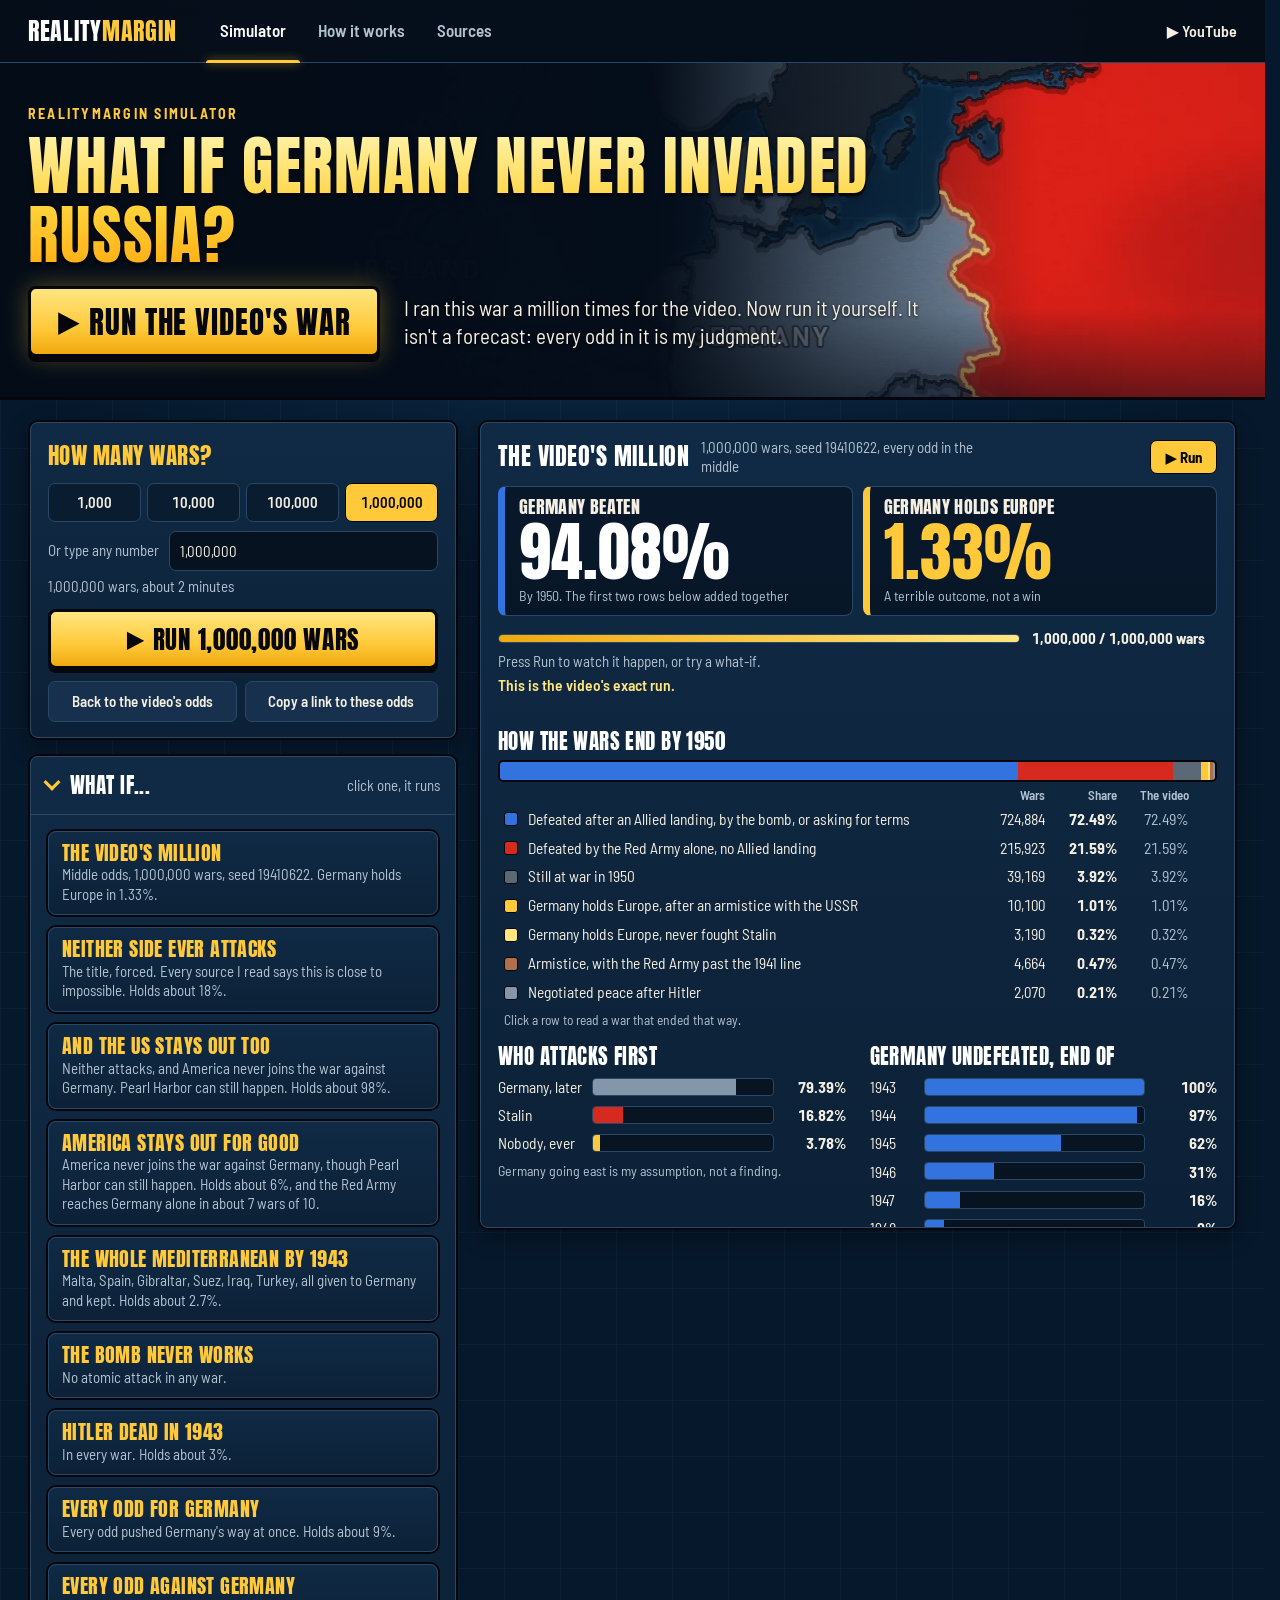
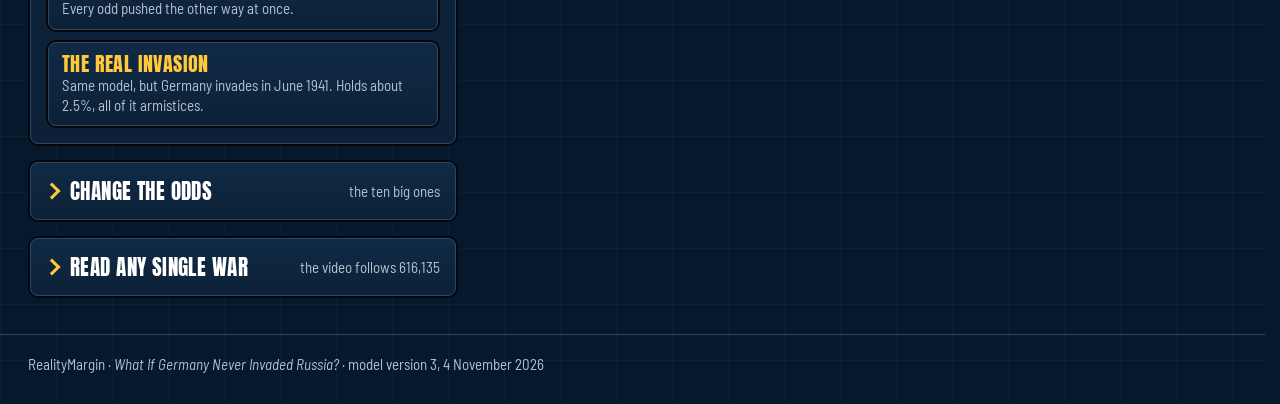
==== commit bdeb80a0: "Add files via upload" ====
--- a/index.html
+++ b/index.html
@@ -1,48 +1,46 @@
 <!doctype html>
-<html lang="en" id="top"><head><meta charset="utf-8"><meta name="viewport" content="width=device-width, initial-scale=1"><title>What If Germany Never Invaded Russia? Run the war yourself · RealityMargin</title>
+<html lang="en" data-tab="sim"><head><meta charset="utf-8"><meta name="viewport" content="width=device-width, initial-scale=1, viewport-fit=cover"><title>What If Germany Never Invaded Russia? Run the war yourself · RealityMargin</title>
 <meta name="description" content="Run the model behind What If Germany Never Invaded Russia? in your browser, change the odds, and read every source."><meta name="theme-color" content="#06182b">
 <link rel="preconnect" href="https://fonts.googleapis.com"><link rel="stylesheet" href="https://fonts.googleapis.com/css2?family=Anton&family=Barlow+Semi+Condensed:wght@400;600;700&display=swap"><link rel="stylesheet" href="rm_sim.css"></head><body>
-<header class="bar"><div class="w"><a class="logo" href="#top">Reality<b>Margin</b></a><nav><a href="#answer">The answer</a><a href="#whatif">What if</a><a href="#odds">Change the odds</a><a href="#sources">Sources</a><a href="https://www.youtube.com/@realitymargin" target="_blank" rel="noopener">YouTube</a></nav></div></header>
-<div class="hero" style="background-image:url(hero_map.webp)"><div class="w">
-<p class="kick">REALITYMARGIN SIMULATOR</p><h1>What If Germany Never Invaded Russia?</h1>
-<p class="lead">I ran this war a million times for the video. Now run it yourself, right here.</p>
-<button class="go" id="heroRun">▶ Run the war</button>
-<p class="sub">1,000,000 wars in your browser, about 2 minutes, with the same dice as the video. It isn't a forecast. Every odd in it is my judgment.</p>
-</div></div>
-<main class="w">
-<section id="answer"><h2>The answer</h2><div class="panel">
-<div class="mode"><span class="t" id="modeT"></span><span class="s" id="modeS"></span><button class="btn" id="stop2" hidden>Stop</button></div>
-<div class="tiles"><div class="tile" style="--c:#3273e0"><div class="t">Germany beaten</div><div class="v" id="vBeaten" aria-live="polite"></div><div class="m">By 1950. The first two rows below added together</div></div>
-<div class="tile" style="--c:#ffc93a;--c2:#ffc93a"><div class="t">Germany holds Europe</div><div class="v" id="vHolds" aria-live="polite"></div><div class="m">A terrible outcome, not a win</div></div></div>
-<div class="prog"><div class="meter"><i id="bar"></i></div><span class="cnt" id="count"></span></div><p class="status" id="status" aria-live="polite"></p>
-<h3>How the wars end by 1950</h3><div class="stack" id="stack" aria-hidden="true"></div><div class="rows" id="rows"></div>
-<div class="two"><div><h3>Who attacks first</h3><div class="hb" id="who"></div><p class="note" style="margin-top:10px">Germany going east is my assumption, not a finding.</p></div>
-<div><h3>Germany still undefeated</h3><div class="hb" id="curve"></div></div></div>
-</div></section>
-<section id="whatif"><h2>What if...</h2><p class="note">Click one. It loads and runs.</p><div class="cards" id="presets"></div></section>
-<section id="more"><h2>Go deeper</h2>
-<details class="fold" id="odds"><summary>Change the odds yourself<small>Malta first, as the video asks</small></summary><div class="in">
-<p class="note" style="margin-top:14px">The ten odds people argue about most. All 76 are listed under "Every odd in the model" below, and the other 66 follow the Every odd menu just below.</p>
-<div class="ctl"><label>Every odd<select id="col"><option value="low">Against Germany</option><option value="mid" selected>Middle</option><option value="high">For Germany</option></select></label><label>Wars<select id="nw"><option value="1000000" selected>1,000,000 (as in the video, about 2 minutes)</option><option value="100000">100,000 (quicker, about 15 seconds)</option></select></label><label>Seed<input id="seed" value="19410622" inputmode="numeric"></label></div>
+<header class="bar"><div class="w"><a class="logo" href="#sim">Reality<b>Margin</b></a><nav class="tabs" aria-label="Page"><a href="#sim">Simulator</a><a href="#how">How it works</a><a href="#sources">Sources</a><span id="ink" aria-hidden="true"></span></nav><a class="yt" href="https://www.youtube.com/@realitymargin" target="_blank" rel="noopener">▶ YouTube</a></div></header>
+
+<div class="tabp" data-tab="sim" id="sim">
+<div class="hero" style="background-image:url(hero_map.webp)"><div class="w"><p class="kick">REALITYMARGIN SIMULATOR</p><h1>What If Germany Never Invaded Russia?</h1>
+<div class="herow"><button class="go" id="heroRun" type="button">▶ Run the video's war</button><p class="lead">I ran this war a million times for the video. Now run it yourself. It isn't a forecast: every odd in it is my judgment.</p></div></div></div>
+<main class="w work" id="work">
+<div class="ctlcol">
+<section class="panel" id="runc" aria-label="Run the war"><p class="ph">How many wars?</p>
+<div class="chips" role="group" aria-label="Number of wars"><button class="chip" type="button" data-n="1000">1,000</button><button class="chip" type="button" data-n="10000">10,000</button><button class="chip" type="button" data-n="100000">100,000</button><button class="chip" type="button" data-n="1000000">1,000,000</button></div>
+<div class="own"><label for="nw">Or type any number</label><input id="nw" inputmode="numeric" autocomplete="off" aria-describedby="wEst"></div><p class="est" id="wEst"></p>
+<button class="runb" id="run" type="button"><span id="runT"></span><span id="stopT" hidden>■ Stop</span></button>
+<div class="acts"><button class="btn" id="reset" type="button">Back to the video's odds</button><button class="btn" id="share" type="button">Copy a link to these odds</button></div></section>
+
+<details class="fold" id="whatif" open><summary>What if...<small>click one, it runs</small></summary><div class="in"><div class="cards" id="presets" style="margin-top:12px"></div></div></details>
+
+<details class="fold" id="odds"><summary>Change the odds <span class="badge" id="changedN" hidden></span><small>the ten big ones</small></summary><div class="in">
+<p class="pre">The ten odds people argue about most. A rough answer appears as you move them.</p>
+<div class="ctl"><label>Every odd<select id="col"><option value="low">Against Germany</option><option value="mid" selected>Middle</option><option value="high">For Germany</option></select></label><label>Seed<input id="seed" value="19410622" inputmode="numeric"></label></div>
 <div class="sliders" id="sliders"></div>
-<div class="ctl"><button class="btn y" id="run">▶ Run with these odds</button><button class="btn" id="stop" disabled>Stop</button><button class="btn" id="reset">Back to the video's odds</button><button class="btn" id="share">Copy a link to these odds</button></div>
+<details class="sub"><summary>Change any odd <small id="allN">all 76</small></summary><p class="pre">The written-down value of each one, with why it's there. Numbers up to 1 are usually chances: 0.05 means 5%.</p><input id="oddFind" type="search" placeholder="Find an odd, like malta" aria-label="Find an odd" style="width:100%"><small id="oddN" style="color:var(--dim)"></small><div class="odds" id="allOdds"></div></details>
 </div></details>
-<details class="fold" id="one"><summary>Read any single war<small>the video follows number 616,135</small></summary><div class="in"><div class="ctl"><label>War number<input id="warN" value="616135" inputmode="numeric"></label><button class="btn y" id="warGo">Show this war</button></div><div id="warHead"></div><p class="note" id="warNote"></p><ol id="warPath"></ol></div></details>
-<details class="fold" id="faq"><summary>Questions<small>the ones viewers ask</small></summary><div class="in faq">
-<details><summary>Is this really the model from the video?</summary><p>Yes. <a href="model/sim.mjs">The code</a> is the same file. The browser copy only drops the word <code>export</code>. Run 1,000,000 wars at middle odds and seed 19410622 and you get the same 1.33% holding Europe on any computer.</p></details>
-<details><summary>Where do the odds come from?</summary><p>They're my judgment, written down with what informed each one. No source gives these numbers and nobody can measure them. <a href="#inputs">Every one is listed here.</a></p></details>
-<details><summary>Does Germany attacking anyway prove anything?</summary><p>No. Germany going east in most wars is an assumption I put in, because every historian I read says Hitler wouldn't have held off. The video says so. Forcing neither side to attack is one of the buttons above.</p></details>
-<details><summary>My run doesn't match "The video" column exactly. Why?</summary><p>A different seed changes the dice, and fewer wars means a smaller sample. Middle odds, seed 19410622 and 1,000,000 wars always give the video's 1.33%. The same seed with 100,000 wars gives 1.29%, because it's a smaller sample. Every what-if button except The video's million uses another seed and 100,000 wars, so those numbers are "about". Small differences are noise, especially for rare outcomes. Same settings, same seed and same number of wars always give the same answer.</p></details>
-<details><summary>Where does the video's "beaten in 94" come from?</summary><p>It adds the first two rows of the table: defeated after an Allied landing, by the bomb, or asking for terms (72.49%), and defeated by the Red Army alone (21.59%).</p></details>
-<details><summary>The video waves off the real invasion's 2.52 because it's all armistices. Isn't most of the 1.33 armistices too?</summary><p>Yes, that's a fair point. Of the 1.33, 1.01 comes after an armistice with the USSR. Only 0.32 comes from wars where Germany never fought Stalin at all. The same caution applies to both numbers: neither is a plan. The table shows both rows.</p></details>
-<details><summary>The video takes me into "that 4", then gives 18. What did the 4 get?</summary><p>Left to run naturally, the 4 wars of 100 where nobody moves end with Germany holding Europe in about 8.4% of them. The 18 is a different run: neither side is ever allowed to attack, in every war. The video says "I forced it".</p></details>
-<details><summary>The video says one assumption keeps it between half a percent and just over 2. My slider went outside that.</summary><p>That range is for each odd moved between the wider test values listed under "Which odds change the answer", for the declaration 30% to 90%, not the Against and For marks on the slider. The sliders go further on purpose. Setting Hitler's declaration on America to 0% gives about 2.8, and 100% gives about 0.3.</p></details>
-<details><summary>What does the model leave out?</summary><p>Jets, the French fleet, gas as a last card, single battles, Roosevelt's death, manpower as a count, and any welcome for Germans as liberators. <a href="#left">The full list is here.</a></p></details>
-<details><summary>Does it send my settings anywhere?</summary><p>No. Everything runs in your browser. The page counts visits and RUN presses with GoatCounter, which uses no cookies and collects no personal data. Your results aren't sent. If you open a shared settings link, its address, which contains those settings, reaches the counter.</p></details>
-</div></details>
-</section>
-<section id="sources"><h2>How it works, every source</h2><p class="note">Everything real is linked. Everything from the model is labeled as the model. The odds are my judgment, written down with what informed each one. No source gives them and nobody can measure them. <a href="model/sim.mjs">Read the code.</a></p>
-<details class="fold" id="method"><summary>How the model works<small>in plain words</small></summary><div class="in">
+
+<details class="fold" id="one"><summary>Read any single war<small>the video follows 616,135</small></summary><div class="in"><div class="ctl"><label>War number<input id="warN" value="616,135" inputmode="numeric"></label></div><div class="acts" style="margin-top:0"><button class="btn y" id="warGo" type="button">Show this war</button><button class="btn" id="warRand" type="button">Show a random war</button></div></div></details>
+</div>
+
+<aside class="anscol" id="answer" aria-label="The answer"><div class="panel">
+<div class="mode"><span class="t" id="modeT"></span><span class="s" id="modeS"></span><button class="btn" id="again" type="button">Change the odds</button><button class="btn y" id="ansRun" type="button">▶ Run</button></div>
+<div class="tiles"><div class="tile" style="--c:#3273e0"><div class="t">Germany beaten</div><div class="v" id="vBeaten"></div><div class="m">By 1950. The first two rows below added together</div></div>
+<div class="tile" style="--c:#ffc93a;--c2:#ffc93a"><div class="t">Germany holds Europe</div><div class="v" id="vHolds"></div><div class="m">A terrible outcome, not a win</div></div></div>
+<div class="prog"><div class="meter"><i id="bar"></i></div><span class="cnt" id="count"></span><span class="eta" id="eta"></span></div><p class="status" id="status" aria-live="polite"></p><p class="compare" id="compare" aria-live="polite"></p>
+<h3>How the wars end by 1950</h3><div class="stack" id="stack" aria-hidden="true"></div>
+<div class="rowh"><span></span><span></span><span class="hn">Wars</span><span>Share</span><span>The video</span><span></span></div><div id="rowsB"></div><p class="hint">Click a row to read a war that ended that way.</p>
+<div class="two"><div><h3>Who attacks first</h3><div class="hb" id="who"></div><p class="smallnote">Germany going east is my assumption, not a finding.</p></div><div><h3>Germany undefeated, end of</h3><div class="hb" id="curve"></div></div></div>
+</div></aside>
+</main>
+</div>
+
+<div class="tabp" data-tab="how" id="how" hidden><div class="w page"><h2>How it works</h2><p class="lede">It's a Monte Carlo simulation: the same war, played out by chance, then counted. The odds are my judgment, written down with what informed each one. No source gives them and nobody can measure them. <a href="model/sim.mjs">Read the code.</a></p>
+<div class="stackf"><details class="fold" id="method"><summary>How the model works<small>in plain words</small></summary><div class="in">
 <p>It's a Monte Carlo simulation: the same war, played out by chance, a million times, then counted.</p>
 <ol><li><b>It starts in January 1941</b> with Directive 21 unsigned, so there is no German invasion in 1941. Nothing after that is forced.</li>
 <li><b>It plays forward half a year at a time</b> to the end of 1949. Each half-year it rolls for what people could decide: Malta, Vichy, Spain, Hitler going east after all, Stalin striking first, America coming in, a landing, the bomb.</li>
@@ -58,14 +56,30 @@
 <p>"Germany holds Europe" is a bad outcome, not a win. That regime was already shooting Poles and Jews in 1939. There's no happy ending in that column.</p>
 <h3>Germany still undefeated at the end of each year</h3><p class="note">Holding Europe depends heavily on when you stop counting, so here is the whole curve.</p>
 <div class="wrap"><table><tr><th></th><th>1943</th><th>1944</th><th>1945</th><th>1946</th><th>1947</th><th>1948</th><th>1949</th></tr><tr><td>No invasion in 1941</td><td>100.0%</td><td>96.6%</td><td>62.0%</td><td>31.5%</td><td>16.3%</td><td>9.1%</td><td>5.9%</td></tr><tr><td>The real invasion</td><td>100.0%</td><td>96.8%</td><td>53.1%</td><td>26.0%</td><td>16.9%</td><td>11.3%</td><td>7.9%</td></tr></table></div>
-<h3>Force one thing at a time</h3><p class="note">100,000 wars each.</p><div class="wrap"><table><tr><th>What is forced</th><th>Holds</th><th>Germany attacks</th><th>Stalin attacks</th><th>Nobody</th><th>Atomic</th><th>Red Army, no landing</th><th>Still at war</th></tr><tr><td>baseline</td><td>1.32%</td><td>79.39%</td><td>16.88%</td><td>3.74%</td><td>13.09%</td><td>21.65%</td><td>3.84%</td></tr><tr><td>Hitler never attacks</td><td>13.46%</td><td>0.00%</td><td>58.19%</td><td>41.81%</td><td>28.30%</td><td>6.17%</td><td>10.43%</td></tr><tr><td>Stalin never attacks</td><td>1.42%</td><td>90.28%</td><td>0.00%</td><td>9.72%</td><td>15.39%</td><td>20.60%</td><td>4.77%</td></tr><tr><td>Neither ever attacks</td><td>17.90%</td><td>0.00%</td><td>0.00%</td><td>100.00%</td><td>35.63%</td><td>0.00%</td><td>20.21%</td></tr><tr><td>Hitler never declares on the US</td><td>2.89%</td><td>87.31%</td><td>9.57%</td><td>3.12%</td><td>13.11%</td><td>46.41%</td><td>8.03%</td></tr><tr><td>the US stays out for good</td><td>5.62%</td><td>93.09%</td><td>4.95%</td><td>1.96%</td><td>0.00%</td><td>70.18%</td><td>13.38%</td></tr><tr><td>Neither attacks and the US stays out</td><td>97.53%</td><td>0.00%</td><td>0.00%</td><td>100.00%</td><td>0.00%</td><td>0.00%</td><td>0.00%</td></tr><tr><td>the bomb never works</td><td>1.57%</td><td>80.58%</td><td>17.22%</td><td>2.20%</td><td>0.00%</td><td>22.97%</td><td>5.75%</td></tr><tr><td>Neither attacks, and the bomb never works</td><td>30.08%</td><td>0.00%</td><td>0.00%</td><td>100.00%</td><td>0.00%</td><td>0.00%</td><td>49.66%</td></tr><tr><td>Mediterranean plan from the start</td><td>1.27%</td><td>78.70%</td><td>17.16%</td><td>4.14%</td><td>13.73%</td><td>21.33%</td><td>4.00%</td></tr><tr><td>Atlantic plan from the start</td><td>1.61%</td><td>78.19%</td><td>17.93%</td><td>3.88%</td><td>13.32%</td><td>20.23%</td><td>4.52%</td></tr><tr><td>Hold and wait from the start</td><td>1.10%</td><td>81.75%</td><td>15.16%</td><td>3.08%</td><td>12.29%</td><td>23.19%</td><td>2.94%</td></tr><tr><td>Malta falls in 1941 and stays lost</td><td>1.39%</td><td>79.73%</td><td>16.48%</td><td>3.79%</td><td>13.19%</td><td>21.04%</td><td>4.10%</td></tr><tr><td>Germany gets all of the Mediterranean by 1943</td><td>2.67%</td><td>80.45%</td><td>15.56%</td><td>3.98%</td><td>14.07%</td><td>14.12%</td><td>7.27%</td></tr><tr><td>Mediterranean frozen, nobody moves</td><td>1.28%</td><td>80.52%</td><td>15.25%</td><td>4.24%</td><td>13.84%</td><td>21.33%</td><td>3.48%</td></tr><tr><td>Gibraltar falls</td><td>1.45%</td><td>79.72%</td><td>16.66%</td><td>3.62%</td><td>12.80%</td><td>20.79%</td><td>4.48%</td></tr><tr><td>Spain and Turkey on Germany's side</td><td>2.07%</td><td>80.02%</td><td>16.30%</td><td>3.68%</td><td>13.72%</td><td>17.52%</td><td>5.67%</td></tr><tr><td>The pact with Stalin is made</td><td>1.49%</td><td>75.12%</td><td>18.53%</td><td>6.35%</td><td>15.62%</td><td>20.36%</td><td>4.93%</td></tr><tr><td>The pact is made and never breaks</td><td>3.10%</td><td>60.82%</td><td>21.50%</td><td>17.68%</td><td>20.59%</td><td>16.39%</td><td>9.08%</td></tr><tr><td>Hitler dead in 1943</td><td>3.15%</td><td>56.00%</td><td>27.76%</td><td>16.24%</td><td>24.56%</td><td>11.77%</td><td>4.18%</td></tr><tr><td>Britain makes terms in 1941</td><td>19.70%</td><td>92.62%</td><td>5.46%</td><td>1.92%</td><td>2.65%</td><td>21.63%</td><td>22.72%</td></tr><tr><td>Japan never attacks the US</td><td>2.21%</td><td>83.74%</td><td>13.14%</td><td>3.12%</td><td>6.38%</td><td>34.28%</td><td>6.23%</td></tr></table></div>
+<h3>Force one thing at a time</h3><p class="note">100,000 wars each, with seed 5.</p><div class="wrap"><table><tr><th>What is forced</th><th>Holds</th><th>Germany attacks</th><th>Stalin attacks</th><th>Nobody</th><th>Atomic</th><th>Red Army, no landing</th><th>Still at war</th></tr><tr><td>baseline</td><td>1.32%</td><td>79.39%</td><td>16.88%</td><td>3.74%</td><td>13.09%</td><td>21.65%</td><td>3.84%</td></tr><tr><td>Hitler never attacks</td><td>13.46%</td><td>0.00%</td><td>58.19%</td><td>41.81%</td><td>28.30%</td><td>6.17%</td><td>10.43%</td></tr><tr><td>Stalin never attacks</td><td>1.42%</td><td>90.28%</td><td>0.00%</td><td>9.72%</td><td>15.39%</td><td>20.60%</td><td>4.77%</td></tr><tr><td>Neither ever attacks</td><td>17.90%</td><td>0.00%</td><td>0.00%</td><td>100.00%</td><td>35.63%</td><td>0.00%</td><td>20.21%</td></tr><tr><td>Hitler never declares on the US</td><td>2.89%</td><td>87.31%</td><td>9.57%</td><td>3.12%</td><td>13.11%</td><td>46.41%</td><td>8.03%</td></tr><tr><td>the US stays out for good</td><td>5.62%</td><td>93.09%</td><td>4.95%</td><td>1.96%</td><td>0.00%</td><td>70.18%</td><td>13.38%</td></tr><tr><td>Neither attacks and the US stays out</td><td>97.53%</td><td>0.00%</td><td>0.00%</td><td>100.00%</td><td>0.00%</td><td>0.00%</td><td>0.00%</td></tr><tr><td>the bomb never works</td><td>1.57%</td><td>80.58%</td><td>17.22%</td><td>2.20%</td><td>0.00%</td><td>22.97%</td><td>5.75%</td></tr><tr><td>Neither attacks, and the bomb never works</td><td>30.08%</td><td>0.00%</td><td>0.00%</td><td>100.00%</td><td>0.00%</td><td>0.00%</td><td>49.66%</td></tr><tr><td>Mediterranean plan from the start</td><td>1.27%</td><td>78.70%</td><td>17.16%</td><td>4.14%</td><td>13.73%</td><td>21.33%</td><td>4.00%</td></tr><tr><td>Atlantic plan from the start</td><td>1.61%</td><td>78.19%</td><td>17.93%</td><td>3.88%</td><td>13.32%</td><td>20.23%</td><td>4.52%</td></tr><tr><td>Hold and wait from the start</td><td>1.10%</td><td>81.75%</td><td>15.16%</td><td>3.08%</td><td>12.29%</td><td>23.19%</td><td>2.94%</td></tr><tr><td>Malta falls in 1941 and stays lost</td><td>1.39%</td><td>79.73%</td><td>16.48%</td><td>3.79%</td><td>13.19%</td><td>21.04%</td><td>4.10%</td></tr><tr><td>Germany gets all of the Mediterranean by 1943</td><td>2.67%</td><td>80.45%</td><td>15.56%</td><td>3.98%</td><td>14.07%</td><td>14.12%</td><td>7.27%</td></tr><tr><td>Mediterranean frozen, nobody moves</td><td>1.28%</td><td>80.52%</td><td>15.25%</td><td>4.24%</td><td>13.84%</td><td>21.33%</td><td>3.48%</td></tr><tr><td>Gibraltar falls</td><td>1.45%</td><td>79.72%</td><td>16.66%</td><td>3.62%</td><td>12.80%</td><td>20.79%</td><td>4.48%</td></tr><tr><td>Spain and Turkey on Germany's side</td><td>2.07%</td><td>80.02%</td><td>16.30%</td><td>3.68%</td><td>13.72%</td><td>17.52%</td><td>5.67%</td></tr><tr><td>The pact with Stalin is made</td><td>1.49%</td><td>75.12%</td><td>18.53%</td><td>6.35%</td><td>15.62%</td><td>20.36%</td><td>4.93%</td></tr><tr><td>The pact is made and never breaks</td><td>3.10%</td><td>60.82%</td><td>21.50%</td><td>17.68%</td><td>20.59%</td><td>16.39%</td><td>9.08%</td></tr><tr><td>Hitler dead in 1943</td><td>3.15%</td><td>56.00%</td><td>27.76%</td><td>16.24%</td><td>24.56%</td><td>11.77%</td><td>4.18%</td></tr><tr><td>Britain makes terms in 1941</td><td>19.70%</td><td>92.62%</td><td>5.46%</td><td>1.92%</td><td>2.65%</td><td>21.63%</td><td>22.72%</td></tr><tr><td>Japan never attacks the US</td><td>2.21%</td><td>83.74%</td><td>13.14%</td><td>3.12%</td><td>6.38%</td><td>34.28%</td><td>6.23%</td></tr></table></div>
 </div></details>
-<details class="fold" id="which"><summary>Which odds change the answer<small>what moves the answer</small></summary><div class="in"><p>Each odd moved both ways on its own, 100,000 wars each. The number is the share holding Europe, baseline 1.32% at 100,000 wars (the video's million gives 1.33%). Most of the differences under about 0.1 are noise.</p>
+<details class="fold" id="which"><summary>Which odds change the answer<small>what moves the answer</small></summary><div class="in"><p>Each odd moved both ways on its own, 100,000 wars each. The number is the share holding Europe, baseline 1.32% at 100,000 wars with seed 5 (the video's million gives 1.33%). Most of the differences under about 0.1 are noise.</p>
 <div class="wrap"><table><tr><th>Odd</th><th>Holds Europe at each value</th><th>Swing (points)</th></tr><tr><td>declares</td><td>0.3: 2.05%, 0.9: 0.59%</td><td>1.46</td></tr><tr><td>armistice</td><td>0.05: 0.94%, 0.5: 1.60%</td><td>0.66</td></tr><tr><td>moscowFalls</td><td>0.03: 1.11%, 0.3: 1.59%</td><td>0.48</td></tr><tr><td>hitler42</td><td>0: 1.20%, 0.5: 1.64%</td><td>0.44</td></tr><tr><td>airSup</td><td>0.05: 1.23%, 0.35: 1.66%</td><td>0.43</td></tr><tr><td>usBase</td><td>0.015: 1.48%, 0.12: 1.07%</td><td>0.41</td></tr><tr><td>ukWill</td><td>0.3: 1.21%, 1.5: 1.55%</td><td>0.34</td></tr><tr><td>hitlerStrain</td><td>0.06: 1.50%, 0.2: 1.26%</td><td>0.24</td></tr><tr><td>crisisWar</td><td>0.01: 1.48%, 0.1: 1.24%</td><td>0.24</td></tr><tr><td>stalinTanks</td><td>0.002: 1.41%, 0.03: 1.18%</td><td>0.23</td></tr><tr><td>usBritain</td><td>0.03: 1.43%, 0.25: 1.21%</td><td>0.22</td></tr><tr><td>pearl</td><td>0.25: 1.47%, 0.6: 1.29%</td><td>0.18</td></tr><tr><td>hitlerDemand</td><td>0: 1.40%, 0.04: 1.26%</td><td>0.14</td></tr><tr><td>hitlerBase</td><td>0.02: 1.40%, 0.1: 1.28%</td><td>0.12</td></tr><tr><td>stalinTrouble</td><td>1: 1.38%, 10: 1.28%</td><td>0.10</td></tr><tr><td>pactAnswer</td><td>0: 1.29%, 0.3: 1.38%</td><td>0.09</td></tr><tr><td>finlandWar</td><td>0: 1.35%, 0.2: 1.28%</td><td>0.07</td></tr><tr><td>stalinOrg</td><td>0.002: 1.30%, 0.02: 1.37%</td><td>0.07</td></tr><tr><td>deliver</td><td>0.4: 1.37%, 0.95: 1.30%</td><td>0.07</td></tr><tr><td>hitlerPlotEast</td><td>0.01: 1.28%, 0.12: 1.34%</td><td>0.06</td></tr><tr><td>malta</td><td>0.02: 1.30%, 0.15: 1.35%</td><td>0.05</td></tr><tr><td>landTry</td><td>0.25: 1.32%, 0.8: 1.31%</td><td>0.01</td></tr><tr><td>stalinRace</td><td>0.3: 1.32%, 0.8: 1.32%</td><td>0.00</td></tr><tr><td>bombSurrender</td><td>0.3: 1.32%, 0.9: 1.32%</td><td>0.00</td></tr></table></div>
 </div></details>
 <details class="fold" id="left"><summary>What it leaves out<small>jets, gas, and the rest</small></summary><div class="in"><ul><li><b>Liberators in the East.</b> No run has Germany welcomed. The regime's plan was starvation and deportation, so the model doesn't offer it under Hitler. A successor changing that isn't modelled either.</li><li><b>Jets and other wonder weapons.</b> Not modelled as events. Germany's quality falls with years of Eastern war, and at half that rate before it.</li><li><b>The French fleet.</b> Not a separate event; Toulon and Mers-el-Kébir aren't modelled.</li><li><b>Chemical weapons as a last card.</b> Germany had about 12,000 tons of tabun and never used it. No run does.</li><li><b>Roosevelt.</b> One US president throughout. No 1944 election, no death in office.</li><li><b>Who holds the plan after Hitler.</b> "Germany attacks" includes the 0.7% of wars where his successor does it.</li><li><b>Portugal and the Azores.</b> Not modelled.</li><li><b>Stalin and the bomb.</b> His odds of striking don't rise for atomic attack on Germany. They rise with a landing, the US at war and German trouble. That's a real gap, and the video says so.</li><li><b>Tanks and aircraft as counts.</b> Strength runs on money and share of output, with quality as a judgment, not on a count of machines. German tank output went from 3.8k in 1941 to 18.3k in 1944 (Harrison), far faster than strength here. So the model can't be checked against tank output, and it doesn't show the Speer boom directly. In this model's real 1944, the sudden fall in German strength is fuel, while tanks and fighters were at their peak.</li><li><b>Manpower.</b> Not counted. Germany's trained reserves were nearly gone by 1943 and the USSR's were far larger. All of that sits inside the quality numbers.</li><li><b>Rail, food, rubber, tungsten and debt</b> are all one number, supply strain, not each counted in tons. Oil and ship tonnage are the two counted in tons.</li><li><b>Seasons and single battles.</b> Half-year turns. The real war's winter and summer swings don't show; it can't stage a Stalingrad. The real front is checked against the map only to the half-year.</li><li><b>The Italian front and D-Day's location.</b> A landing is a landing.</li><li><b>After 1950.</b> It stops at the end of 1949. Germany still standing then is what's counted, and the stop date moves that number a lot: see the yearly curve.</li><li><b>The Holocaust and the occupation's crimes</b> aren't numbers in a war model, and the model doesn't pretend they are. In every ending where the regime survives, they go on.</li></ul>
 </div></details>
-<details class="fold" id="inputs"><summary>Every odd in the model<small>all 76, with why</small></summary><div class="in"><p class="note">All 76 of them. These are our judgment. "h" means per half-year. Against and For mean against and for Germany.</p><div class="wrap"><table class="inp"><tr><th>Name</th><th>Against</th><th>Middle</th><th>For</th><th>What informed it</th></tr><tr id="k-barbarossa41"><td>barbarossa41</td><td>0</td><td>0</td><td>0</td><td>the premise switch; 1 only to compare with what really happened</td></tr><tr id="k-stratMed"><td>stratMed</td><td>0.3</td><td>0.35</td><td>0.4</td><td>the opening plan: the rest is holding and getting ready. Judgment; no source gives a split</td></tr><tr id="k-stratAtl"><td>stratAtl</td><td>0.35</td><td>0.35</td><td>0.35</td><td>the opening plan: the rest is holding and getting ready. Judgment; no source gives a split</td></tr><tr id="k-stratShift"><td>stratShift</td><td>0.1</td><td>0.1</td><td>0.1</td><td>h from 1943: the plan changes after two years without result</td></tr><tr id="k-hitlerBase"><td>hitlerBase</td><td>0.07</td><td>0.05</td><td>0.035</td><td>h from 1942: he attacks after all, before strain and Stalin's demands. "Russia must be smashed as soon as possible" (Halder, 16 Jan 1941). Kershaw: his decision alone</td></tr><tr id="k-hitler42"><td>hitler42</td><td>0.06</td><td>0.12</td><td>0.2</td><td>added in spring 1942 only: the first date after a postponement. He had already moved it once, from autumn 1940 to May 1941</td></tr><tr id="k-hitlerStrain"><td>hitlerStrain</td><td>0.14</td><td>0.12</td><td>0.09</td><td>...added per unit of supply strain. Tooze: grain, and knocking Britain out before its air power grew, were the strongest arguments for going east</td></tr><tr id="k-hitlerDemand"><td>hitlerDemand</td><td>0.02</td><td>0.015</td><td>0.01</td><td>...added per Stalin demand. "his demands will become bigger and bigger"</td></tr><tr id="k-stalinPress"><td>stalinPress</td><td>0.3</td><td>0.25</td><td>0.2</td><td>h: he presses on Finland, Bulgaria, the Straits or Iran. Instruction for Molotov, 9 Nov 1940: Bulgaria "the main question"</td></tr><tr id="k-crisisWar"><td>crisisWar</td><td>0.06</td><td>0.04</td><td>0.02</td><td>chance per demand on the table that a crisis becomes Hitler's war</td></tr><tr id="k-stalinEarly"><td>stalinEarly</td><td>0.002</td><td>0.001</td><td>0.0005</td><td>h before mid-1942: first strike. Glantz: not before summer 1942; the 15 May draft admits 10 days of aviation fuel. Unsigned; no record of approval</td></tr><tr id="k-stalinOrg"><td>stalinOrg</td><td>0.012</td><td>0.007</td><td>0.004</td><td>h mid-1942 to 1943: the organisation is ready</td></tr><tr id="k-stalinTanks"><td>stalinTanks</td><td>0.015</td><td>0.009</td><td>0.005</td><td>h from 1944: the new tank force is full (Glantz: three years from 1941 for 16,500)</td></tr><tr id="k-stalinRace"><td>stalinRace</td><td>0.7</td><td>0.6</td><td>0.45</td><td>h: the Allies are breaking into Germany. He races them for Central Europe. Manchuria, August 1945</td></tr><tr id="k-finlandWar"><td>finlandWar</td><td>0.1</td><td>0.05</td><td>0.02</td><td>h with Germany distracted: he attacks Finland again. Hitler told Molotov in November 1940 there must be no new war in the Baltic. ×2 with Germany in real trouble</td></tr><tr id="k-stalinTrouble"><td>stalinTrouble</td><td>7</td><td>5</td><td>3</td><td>multiplier per point of German trouble. His record: moves only against the weak or the already beaten (Poland 1939, Japan 1945)</td></tr><tr id="k-strikeEarly"><td>strikeEarly</td><td>0.25</td><td>0.15</td><td>0.08</td><td>the strike breaks through</td></tr><tr id="k-strikeOrg"><td>strikeOrg</td><td>0.4</td><td>0.3</td><td>0.2</td><td>the strike breaks through</td></tr><tr id="k-strikeTanks"><td>strikeTanks</td><td>0.55</td><td>0.45</td><td>0.3</td><td>the strike breaks through</td></tr><tr id="k-tradeCut"><td>tradeCut</td><td>0.05</td><td>0.025</td><td>0.012</td><td>h: he stops the oil and grain. Delivered to the last hours in reality; brief suspension Aug 1940</td></tr><tr id="k-tradeRenew"><td>tradeRenew</td><td>0.65</td><td>0.75</td><td>0.85</td><td>the deal runs out on 1 Aug 1942 (Wegner, Ericson). Germany avoided delivering about 750M RM of its side</td></tr><tr id="k-pactAnswer"><td>pactAnswer</td><td>0.03</td><td>0.08</td><td>0.15</td><td>h in 1941: Hitler answers Stalin's note of 25 Nov 1940 and takes the USSR into the pact. He never replied in reality. Stalin's price was five secret protocols: Finland, Bulgaria, the Straits, the Persian Gulf, Japan's oil concessions. ×0.5 once he's gone through Bulgaria into Greece</td></tr><tr id="k-pactEnd"><td>pactEnd</td><td>0.25</td><td>0.15</td><td>0.1</td><td>h: the pact comes apart. Neither man kept a deal once he could break it. ×1.5 when Germany is short of food and coal</td></tr><tr id="k-malta"><td>malta</td><td>0.03</td><td>0.05</td><td>0.09</td><td>h: Malta falls. ×3 under the Mediterranean plan. Herkules, planned 1942, never tried</td></tr><tr id="k-franco"><td>franco</td><td>0.004</td><td>0.01</td><td>0.03</td><td>h: Franco lets Germany in. ×3 once Britain looks beaten. Preston; Allied control of Spain's food and fuel; Germany couldn't pay</td></tr><tr id="k-spainForced"><td>spainForced</td><td>0.005</td><td>0.015</td><td>0.03</td><td>h under the Mediterranean plan: Germany goes in without him. ×1.5 with the plan stuck in Libya, when Gibraltar looks like the cork. No source assessed it</td></tr><tr id="k-felix"><td>felix</td><td>0.6</td><td>0.75</td><td>0.85</td><td>Gibraltar falls once the road is open. Two corps, 26 medium and heavy artillery battalions</td></tr><tr id="k-vichy"><td>vichy</td><td>0.03</td><td>0.08</td><td>0.14</td><td>h 1941-42 under the Mediterranean plan: Vichy opens Syria and Bizerte. Hitler preferred France to Spain; the Paris talks of May 1941 came after Rommel's first advance, and Vichy backed out. ×1.5 with the Axis deep in Egypt, ×0.5 with the US in</td></tr><tr id="k-turkeyAxis"><td>turkeyAxis</td><td>0.005</td><td>0.015</td><td>0.04</td><td>h, ×4 with Suez gone: transit for Germany. No record of Turkey volunteering; Directive 32 planned on force. ×2 frightened by Stalin at the Straits, ×0.3 with the US in</td></tr><tr id="k-turkeyAllies"><td>turkeyAllies</td><td>0.2</td><td>0.12</td><td>0.06</td><td>h from 1944 once Germany is losing. Turkey declared in February 1945. ×1.5 once the Red Army is deep past the old border</td></tr><tr id="k-italyOut"><td>italyOut</td><td>0.3</td><td>0.2</td><td>0.1</td><td>h once the Axis is out of Africa. "we must not risk the internal collapse of Italy" (Halder, Jan 1941). 1943 in reality</td></tr><tr id="k-marita"><td>marita</td><td>0.92</td><td>0.85</td><td>0.75</td><td>Germany goes into Greece while Britain's there. Directive 20; the danger was bombers near Romania's oil</td></tr><tr id="k-iraqNorth"><td>iraqNorth</td><td>0.02</td><td>0.05</td><td>0.1</td><td>h: Iraq from the north, with Syria or Turkey open. Rashid Ali's coup, April 1941; Britain won that war in 30 days with very little. ×2 in spring 1941 and with Turkish transit, ×0.3 without the Mediterranean plan</td></tr><tr id="k-iraqBack"><td>iraqBack</td><td>0.3</td><td>0.2</td><td>0.12</td><td>h: Britain retakes Iraq. ×3 with no land route left to the Axis</td></tr><tr id="k-exporter"><td>exporter</td><td>0.4</td><td>0.3</td><td>0.2</td><td>h: Britain takes Syria from Vichy. June-July 1941 in reality. ×0.6 with the Axis at Alamein and no troops to spare</td></tr><tr id="k-maltaBack"><td>maltaBack</td><td>0.2</td><td>0.15</td><td>0.08</td><td>h: Malta retaken. ×0.2 while the Axis is still strong in Egypt and the US is out</td></tr><tr id="k-gibBack"><td>gibBack</td><td>0.2</td><td>0.12</td><td>0.06</td><td>h from 1944 with the US in: Gibraltar retaken. ×1.5 with a landing already made</td></tr><tr id="k-swedenCut"><td>swedenCut</td><td>0.3</td><td>0.25</td><td>0.15</td><td>h from 1944, Germany losing: Sweden stops the iron ore. Autumn 1944 in reality. ×1.5 losing on both fronts</td></tr><tr id="k-romaniaOut"><td>romaniaOut</td><td>0.35</td><td>0.25</td><td>0.15</td><td>h with the Red Army coming back to Romania's border: it changes sides. 23 August 1944. ×1.5 once it's past the old line</td></tr><tr id="k-airSup"><td>airSup</td><td>0.08</td><td>0.12</td><td>0.2</td><td>a second air battle wins the skies. UK outbuilt Germany 13.2k to 8.4k in 1941. Luftwaffe not pulled east</td></tr><tr id="k-airTry"><td>airTry</td><td>0.06</td><td>0.12</td><td>0.18</td><td>h 1941-43 under the Atlantic plan, ×0.3 otherwise: it's tried</td></tr><tr id="k-sealionAir"><td>sealionAir</td><td>0.1</td><td>0.2</td><td>0.3</td><td>the landing holds. With no air superiority almost nothing does. Forczyk argues for spring 1941; resupply is the objection. The 1974 Sandhurst game failed, from memory; we haven't read its report</td></tr><tr id="k-sealionNoAir"><td>sealionNoAir</td><td>0</td><td>0.005</td><td>0.02</td><td>the landing holds. With no air superiority almost nothing does. Forczyk argues for spring 1941; resupply is the objection. The 1974 Sandhurst game failed, from memory; we haven't read its report</td></tr><tr id="k-ukBase"><td>ukBase</td><td>0.001</td><td>0.002</td><td>0.004</td><td>h: Britain makes terms regardless of events</td></tr><tr id="k-ukWill"><td>ukWill</td><td>0.4</td><td>0.6</td><td>0.9</td><td>h: per point of will lost below 0.7. Official history: Britain would have fought on after the Mediterranean</td></tr><tr id="k-ukReenter"><td>ukReenter</td><td>0.15</td><td>0.1</td><td>0.05</td><td>h: Britain goes back in, once there's a Soviet war or the US in</td></tr><tr id="k-ukReenterUs"><td>ukReenterUs</td><td>0.3</td><td>0.2</td><td>0.1</td><td>h: Britain goes back in, once there's a Soviet war or the US in</td></tr><tr id="k-churchill"><td>churchill</td><td>0.005</td><td>0.01</td><td>0.02</td><td>h: Churchill goes, ×4 after a disaster. Censure beaten 475 to 25 in July 1942</td></tr><tr id="k-pearl"><td>pearl</td><td>0.5</td><td>0.45</td><td>0.4</td><td>h from mid-1941: Japan attacks. Southern policy fixed in 1940; Barbarossa only caused a debate that the south won, so with no Barbarossa it comes at the same time or sooner, and the Neutrality Pact of April 1941 covers the rear. About 80% in the half-year of the July 1941 freeze; ×1.3 with Britain in disaster, ×0.8 with the USSR collapsing (it looks north). No attack after 1943: the oil has gone</td></tr><tr id="k-declares"><td>declares</td><td>0.75</td><td>0.6</td><td>0.4</td><td>Hitler declares with no Russian war. 25 July 1941: wants no US declaration "while the Eastern Campaign is still in progress". Others read 11 Dec as weakness. Both ways</td></tr><tr id="k-declaresEast"><td>declaresEast</td><td>0.9</td><td>0.85</td><td>0.7</td><td>Hitler declares with a Russian war on, as he really did; or with Britain already out, when he has no need to</td></tr><tr id="k-declaresUkOut"><td>declaresUkOut</td><td>0.4</td><td>0.25</td><td>0.15</td><td>Hitler declares with a Russian war on, as he really did; or with Britain already out, when he has no need to</td></tr><tr id="k-usBase"><td>usBase</td><td>0.09</td><td>0.05</td><td>0.03</td><td>h from 1942: the US enters over the Atlantic, Britain fighting. Polls: 62% for shoot on sight, but Congress split</td></tr><tr id="k-usPerBoat"><td>usPerBoat</td><td>0.001</td><td>0.0007</td><td>0.0004</td><td>...added per U-boat at sea</td></tr><tr id="k-usBritain"><td>usBritain</td><td>0.18</td><td>0.12</td><td>0.06</td><td>...added when Britain is in danger. Stark's Plan Dog</td></tr><tr id="k-usUkOut"><td>usUkOut</td><td>0.05</td><td>0.02</td><td>0.01</td><td>h with Britain out</td></tr><tr id="k-midwayLost"><td>midwayLost</td><td>0.2</td><td>0.3</td><td>0.4</td><td>a Pacific disaster delays the US in Europe by a year. Midway could have gone the other way</td></tr><tr id="k-japanNorth"><td>japanNorth</td><td>0.05</td><td>0.1</td><td>0.18</td><td>h with the USSR in trouble, Japan not fighting the US. Nomonhan and the April 1941 pact hold it back. ×1.5 with Moscow gone: Japan's plan was to move only when the fruit was ripe</td></tr><tr id="k-moscowFalls"><td>moscowFalls</td><td>0.06</td><td>0.12</td><td>0.2</td><td>when the Germans are near it. ×2 with Britain out, ×0.75 from 1943</td></tr><tr id="k-caucasus"><td>caucasus</td><td>0.08</td><td>0.15</td><td>0.25</td><td>when the Germans reach it, war's second year or later</td></tr><tr id="k-armistice"><td>armistice</td><td>0.12</td><td>0.2</td><td>0.3</td><td>h per point the front is past 0.8, after a war's first year. Harrison: 1942 was the Soviet economy's crisis</td></tr><tr id="k-eastDeal"><td>eastDeal</td><td>0.02</td><td>0.04</td><td>0.07</td><td>h after two years with the front near the old border: a compromise peace in the East. 1943 Stockholm feelers; Hitler refused. ×3 after Hitler</td></tr><tr id="k-stalinOut"><td>stalinOut</td><td>0.03</td><td>0.05</td><td>0.1</td><td>h with Moscow gone or the front past it: Stalin falls. Nobody moved in the real crisis of June 1941. ×2 with the Caucasus gone too</td></tr><tr id="k-armisticeBack"><td>armisticeBack</td><td>0.15</td><td>0.1</td><td>0.05</td><td>h: the USSR goes back to war, with the West still fighting, or alone. No armistice was going to be a peace</td></tr><tr id="k-armisticeBackAlone"><td>armisticeBackAlone</td><td>0.03</td><td>0.02</td><td>0.01</td><td>h: the USSR goes back to war, with the West still fighting, or alone. No armistice was going to be a peace</td></tr><tr id="k-landTry"><td>landTry</td><td>0.7</td><td>0.5</td><td>0.35</td><td>h: the Allies try once they outweigh what's facing them</td></tr><tr id="k-bomb45"><td>bomb45</td><td>0.8</td><td>0.7</td><td>0.6</td><td>ready by the second half of 1945, else by the end of 1946, else 1948. Conant 1942: no certainty. S-1 maximum effort announced 6 Dec 1941</td></tr><tr id="k-bomb46"><td>bomb46</td><td>0.85</td><td>0.75</td><td>0.6</td><td>ready by the second half of 1945, else by the end of 1946, else 1948. Conant 1942: no certainty. S-1 maximum effort announced 6 Dec 1941</td></tr><tr id="k-deliver"><td>deliver</td><td>0.9</td><td>0.8</td><td>0.65</td><td>h: it gets through. ETO heavy bomber loss 3.8% per sortie in 1943 and 1.7% in 1944; few planes needed. ×0.75 with an intact Luftwaffe, ×0.5 from America by B-36 with no base left in Europe</td></tr><tr id="k-bombSurrender"><td>bombSurrender</td><td>0.8</td><td>0.7</td><td>0.55</td><td>h: Germany gives up, ×0.35 unbeaten, ×0.3 with Hitler alive, beaten or not: he never capitulated (the Nero Decree, March 1945). The damage itself is separate. No source</td></tr><tr id="k-germanBomb"><td>germanBomb</td><td>0.0002</td><td>0.0005</td><td>0.002</td><td>h from 1946. Heisenberg's doubts, June 1942</td></tr><tr id="k-westPeace"><td>westPeace</td><td>0.03</td><td>0.05</td><td>0.08</td><td>h from 1947: no Eastern war, no landing, nobody can finish it. Negotiated end in the West. ×1.5 with Britain alone</td></tr><tr id="k-hitlerHealth"><td>hitlerHealth</td><td>0.004</td><td>0.006</td><td>0.01</td><td>h from 1943, rising. ECG Aug 1941: progressive coronary sclerosis; Parkinson's symptoms from 1942</td></tr><tr id="k-hitlerPlotEast"><td>hitlerPlotEast</td><td>0.03</td><td>0.05</td><td>0.08</td><td>h: war in the East going badly. Tresckow March 1943, July 1944</td></tr><tr id="k-hitlerPlotQuiet"><td>hitlerPlotQuiet</td><td>0.001</td><td>0.002</td><td>0.004</td><td>h otherwise. Elser came close in 1939, Oster's 1938 plot died at Munich. The later plots grew out of the East</td></tr><tr id="k-afterHitlerPeace"><td>afterHitlerPeace</td><td>0.25</td><td>0.15</td><td>0.08</td><td>h: after Hitler, Germany losing: the end comes sooner. ×1.5 with Western armies on the continent to surrender to</td></tr></table></div>
+<details class="fold" id="faq"><summary>Questions<small>the ones viewers ask</small></summary><div class="in faq">
+<details><summary>Is this really the model from the video?</summary><p>Yes. <a href="model/sim.mjs">The code</a> is the same file. The browser copy only drops the word <code>export</code>. Run 1,000,000 wars at middle odds and seed 19410622 and you get the same 1.33% holding Europe on any computer.</p></details>
+<details><summary>Where do the odds come from?</summary><p>They're my judgment, written down with what informed each one. No source gives these numbers and nobody can measure them. <a href="#inputs">Every one is listed here.</a></p></details>
+<details><summary>Does Germany attacking anyway prove anything?</summary><p>No. Germany going east in most wars is an assumption I put in, because every historian I read says Hitler wouldn't have held off. The video says so. Forcing neither side to attack is one of the what-if buttons.</p></details>
+<details><summary>My run doesn't match "The video" column exactly. Why?</summary><p>A different seed changes the dice, and fewer wars means a smaller sample. Middle odds, seed 19410622 and 1,000,000 wars always give the video's 1.33%. The same seed with 100,000 wars gives 1.29%, because it's a smaller sample. Every what-if button except The video's million uses another seed, so those numbers are "about". Small differences are noise, especially for rare outcomes. Same settings, same seed and same number of wars always give the same answer.</p></details>
+<details><summary>Where does the video's "beaten in 94" come from?</summary><p>It adds the first two rows of the table: defeated after an Allied landing, by the bomb, or asking for terms (72.49%), and defeated by the Red Army alone (21.59%).</p></details>
+<details><summary>The video waves off the real invasion's 2.52 because it's all armistices. Isn't most of the 1.33 armistices too?</summary><p>Yes, that's a fair point. Of the 1.33, 1.01 comes after an armistice with the USSR. Only 0.32 comes from wars where Germany never fought Stalin at all. The same caution applies to both numbers: neither is a plan. The table shows both rows.</p></details>
+<details><summary>The video takes me into "that 4", then gives 18. What did the 4 get?</summary><p>Left to run naturally, the 4 wars of 100 where nobody moves end with Germany holding Europe in about 8.4% of them. The 18 is a different run: neither side is ever allowed to attack, in every war. The video says "I forced it".</p></details>
+<details><summary>The video says one assumption keeps it between half a percent and just over 2. My slider went outside that.</summary><p>That range is for each odd moved between the wider test values listed under "Which odds change the answer", for the declaration 30% to 90%, not the Against and For marks on the slider. The sliders go further on purpose. Setting Hitler's declaration on America to 0% gives about 2.8, and 100% gives about 0.3.</p></details>
+<details><summary>What does the model leave out?</summary><p>Jets, the French fleet, gas as a last card, single battles, Roosevelt's death, manpower as a count, and any welcome for Germans as liberators. <a href="#left">The full list is here.</a></p></details>
+<details><summary>Does it send my settings anywhere?</summary><p>The wars run in your browser, and your odds stay there. The page counts visits and which button is pressed with GoatCounter, which uses no cookies and collects no personal data. Its fonts load from Google Fonts, which sees an ordinary web request. Your results aren't sent. If you open a shared settings link, its address, which contains those settings, reaches the counter.</p></details>
+</div></details></div></div></div>
+
+<div class="tabp" data-tab="sources" id="sources" hidden><div class="w page"><h2>Every source</h2><p class="lede">Everything real is linked. Everything from the model is labeled as the model.</p>
+<div class="tools"><div class="search"><input id="find" type="search" placeholder="Search everything, like Malta" aria-label="Search the sources"></div><span id="findN" aria-live="polite"></span><div class="jump"><a href="#inputs">Odds</a><a href="#decisions">Decisions</a><a href="#quotes">Quotes</a><a href="#lines">Sources</a></div></div>
+<p class="lede" id="findNone" hidden>Nothing matches that.</p>
+<div class="stackf" id="srcFolds"><details class="fold" id="inputs"><summary>Every odd in the model<small>all 76, with why</small></summary><div class="in"><p class="note">All 76 of them. These are our judgment. "h" means per half-year. Against and For mean against and for Germany.</p><div class="wrap"><table class="inp"><tr><th>Name</th><th>Against</th><th>Middle</th><th>For</th><th>What informed it</th></tr><tr id="k-barbarossa41"><td>barbarossa41</td><td>0</td><td>0</td><td>0</td><td>the premise switch; 1 only to compare with what really happened</td></tr><tr id="k-stratMed"><td>stratMed</td><td>0.3</td><td>0.35</td><td>0.4</td><td>the opening plan: the rest is holding and getting ready. Judgment; no source gives a split</td></tr><tr id="k-stratAtl"><td>stratAtl</td><td>0.35</td><td>0.35</td><td>0.35</td><td>the opening plan: the rest is holding and getting ready. Judgment; no source gives a split</td></tr><tr id="k-stratShift"><td>stratShift</td><td>0.1</td><td>0.1</td><td>0.1</td><td>h from 1943: the plan changes after two years without result</td></tr><tr id="k-hitlerBase"><td>hitlerBase</td><td>0.07</td><td>0.05</td><td>0.035</td><td>h from 1942: he attacks after all, before strain and Stalin's demands. "Russia must be smashed as soon as possible" (Halder, 16 Jan 1941). Kershaw: his decision alone</td></tr><tr id="k-hitler42"><td>hitler42</td><td>0.06</td><td>0.12</td><td>0.2</td><td>added in spring 1942 only: the first date after a postponement. He had already moved it once, from autumn 1940 to May 1941</td></tr><tr id="k-hitlerStrain"><td>hitlerStrain</td><td>0.14</td><td>0.12</td><td>0.09</td><td>...added per unit of supply strain. Tooze: grain, and knocking Britain out before its air power grew, were the strongest arguments for going east</td></tr><tr id="k-hitlerDemand"><td>hitlerDemand</td><td>0.02</td><td>0.015</td><td>0.01</td><td>...added per Stalin demand. "his demands will become bigger and bigger"</td></tr><tr id="k-stalinPress"><td>stalinPress</td><td>0.3</td><td>0.25</td><td>0.2</td><td>h: he presses on Finland, Bulgaria, the Straits or Iran. Instruction for Molotov, 9 Nov 1940: Bulgaria "the main question"</td></tr><tr id="k-crisisWar"><td>crisisWar</td><td>0.06</td><td>0.04</td><td>0.02</td><td>chance per demand on the table that a crisis becomes Hitler's war</td></tr><tr id="k-stalinEarly"><td>stalinEarly</td><td>0.002</td><td>0.001</td><td>0.0005</td><td>h before mid-1942: first strike. Glantz: not before summer 1942; the 15 May draft admits 10 days of aviation fuel. Unsigned; no record of approval</td></tr><tr id="k-stalinOrg"><td>stalinOrg</td><td>0.012</td><td>0.007</td><td>0.004</td><td>h mid-1942 to 1943: the organisation is ready</td></tr><tr id="k-stalinTanks"><td>stalinTanks</td><td>0.015</td><td>0.009</td><td>0.005</td><td>h from 1944: the new tank force is full (Glantz: three years from 1941 for 16,500)</td></tr><tr id="k-stalinRace"><td>stalinRace</td><td>0.7</td><td>0.6</td><td>0.45</td><td>h: the Allies are breaking into Germany. He races them for Central Europe. Manchuria, August 1945</td></tr><tr id="k-finlandWar"><td>finlandWar</td><td>0.1</td><td>0.05</td><td>0.02</td><td>h with Germany distracted: he attacks Finland again. Hitler told Molotov in November 1940 there must be no new war in the Baltic. ×2 with Germany in real trouble</td></tr><tr id="k-stalinTrouble"><td>stalinTrouble</td><td>7</td><td>5</td><td>3</td><td>multiplier per point of German trouble. His record: moves only against the weak or the already beaten (Poland 1939, Japan 1945)</td></tr><tr id="k-strikeEarly"><td>strikeEarly</td><td>0.25</td><td>0.15</td><td>0.08</td><td>the strike breaks through</td></tr><tr id="k-strikeOrg"><td>strikeOrg</td><td>0.4</td><td>0.3</td><td>0.2</td><td>the strike breaks through</td></tr><tr id="k-strikeTanks"><td>strikeTanks</td><td>0.55</td><td>0.45</td><td>0.3</td><td>the strike breaks through</td></tr><tr id="k-tradeCut"><td>tradeCut</td><td>0.05</td><td>0.025</td><td>0.012</td><td>h: he stops the oil and grain. Delivered to the last hours in reality; brief suspension Aug 1940</td></tr><tr id="k-tradeRenew"><td>tradeRenew</td><td>0.65</td><td>0.75</td><td>0.85</td><td>the deal runs out on 1 Aug 1942 (Wegner, Ericson). Germany avoided delivering about 750M RM of its side</td></tr><tr id="k-pactAnswer"><td>pactAnswer</td><td>0.03</td><td>0.08</td><td>0.15</td><td>h in 1941: Hitler answers Stalin's note of 25 Nov 1940 and takes the USSR into the pact. He never replied in reality. Stalin's price was five secret protocols: Finland, Bulgaria, the Straits, the Persian Gulf, Japan's oil concessions. ×0.5 once he's gone through Bulgaria into Greece</td></tr><tr id="k-pactEnd"><td>pactEnd</td><td>0.25</td><td>0.15</td><td>0.1</td><td>h: the pact comes apart. Neither man kept a deal once he could break it. ×1.5 when Germany is short of food and coal</td></tr><tr id="k-malta"><td>malta</td><td>0.03</td><td>0.05</td><td>0.09</td><td>h: Malta falls. ×3 under the Mediterranean plan. Herkules, planned 1942, never tried</td></tr><tr id="k-franco"><td>franco</td><td>0.004</td><td>0.01</td><td>0.03</td><td>h: Franco lets Germany in. ×3 once Britain looks beaten. Preston; Allied control of Spain's food and fuel; Germany couldn't pay</td></tr><tr id="k-spainForced"><td>spainForced</td><td>0.005</td><td>0.015</td><td>0.03</td><td>h under the Mediterranean plan: Germany goes in without him. ×1.5 with the plan stuck in Libya, when Gibraltar looks like the cork. No source assessed it</td></tr><tr id="k-felix"><td>felix</td><td>0.6</td><td>0.75</td><td>0.85</td><td>Gibraltar falls once the road is open. Two corps, 26 medium and heavy artillery battalions</td></tr><tr id="k-vichy"><td>vichy</td><td>0.03</td><td>0.08</td><td>0.14</td><td>h 1941-42 under the Mediterranean plan: Vichy opens Syria and Bizerte. Hitler preferred France to Spain; the Paris talks of May 1941 came after Rommel's first advance, and Vichy backed out. ×1.5 with the Axis deep in Egypt, ×0.5 with the US in</td></tr><tr id="k-turkeyAxis"><td>turkeyAxis</td><td>0.005</td><td>0.015</td><td>0.04</td><td>h, ×4 with Suez gone: transit for Germany. No record of Turkey volunteering; Directive 32 planned on force. ×2 frightened by Stalin at the Straits, ×0.3 with the US in</td></tr><tr id="k-turkeyAllies"><td>turkeyAllies</td><td>0.2</td><td>0.12</td><td>0.06</td><td>h from 1944 once Germany is losing. Turkey declared in February 1945. ×1.5 once the Red Army is deep past the old border</td></tr><tr id="k-italyOut"><td>italyOut</td><td>0.3</td><td>0.2</td><td>0.1</td><td>h once the Axis is out of Africa. "we must not risk the internal collapse of Italy" (Halder, Jan 1941). 1943 in reality</td></tr><tr id="k-marita"><td>marita</td><td>0.92</td><td>0.85</td><td>0.75</td><td>Germany goes into Greece while Britain's there. Directive 20; the danger was bombers near Romania's oil</td></tr><tr id="k-iraqNorth"><td>iraqNorth</td><td>0.02</td><td>0.05</td><td>0.1</td><td>h: Iraq from the north, with Syria or Turkey open. Rashid Ali's coup, April 1941; Britain won that war in 30 days with very little. ×2 in spring 1941 and with Turkish transit, ×0.3 without the Mediterranean plan</td></tr><tr id="k-iraqBack"><td>iraqBack</td><td>0.3</td><td>0.2</td><td>0.12</td><td>h: Britain retakes Iraq. ×3 with no land route left to the Axis</td></tr><tr id="k-exporter"><td>exporter</td><td>0.4</td><td>0.3</td><td>0.2</td><td>h: Britain takes Syria from Vichy. June-July 1941 in reality. ×0.6 with the Axis at Alamein and no troops to spare</td></tr><tr id="k-maltaBack"><td>maltaBack</td><td>0.2</td><td>0.15</td><td>0.08</td><td>h: Malta retaken. ×0.2 while the Axis is still strong in Egypt and the US is out</td></tr><tr id="k-gibBack"><td>gibBack</td><td>0.2</td><td>0.12</td><td>0.06</td><td>h from 1944 with the US in: Gibraltar retaken. ×1.5 with a landing already made</td></tr><tr id="k-swedenCut"><td>swedenCut</td><td>0.3</td><td>0.25</td><td>0.15</td><td>h from 1944, Germany losing: Sweden stops the iron ore. Autumn 1944 in reality. ×1.5 losing on both fronts</td></tr><tr id="k-romaniaOut"><td>romaniaOut</td><td>0.35</td><td>0.25</td><td>0.15</td><td>h with the Red Army coming back to Romania's border: it changes sides. 23 August 1944. ×1.5 once it's past the old line</td></tr><tr id="k-airSup"><td>airSup</td><td>0.08</td><td>0.12</td><td>0.2</td><td>a second air battle wins the skies. UK outbuilt Germany 13.2k to 8.4k in 1941. Luftwaffe not pulled east</td></tr><tr id="k-airTry"><td>airTry</td><td>0.06</td><td>0.12</td><td>0.18</td><td>h 1941-43 under the Atlantic plan, ×0.3 otherwise: it's tried</td></tr><tr id="k-sealionAir"><td>sealionAir</td><td>0.1</td><td>0.2</td><td>0.3</td><td>the landing holds. With no air superiority almost nothing does. Forczyk argues for spring 1941; resupply is the objection. The 1974 Sandhurst game failed, from memory; we haven't read its report</td></tr><tr id="k-sealionNoAir"><td>sealionNoAir</td><td>0</td><td>0.005</td><td>0.02</td><td>the landing holds. With no air superiority almost nothing does. Forczyk argues for spring 1941; resupply is the objection. The 1974 Sandhurst game failed, from memory; we haven't read its report</td></tr><tr id="k-ukBase"><td>ukBase</td><td>0.001</td><td>0.002</td><td>0.004</td><td>h: Britain makes terms regardless of events</td></tr><tr id="k-ukWill"><td>ukWill</td><td>0.4</td><td>0.6</td><td>0.9</td><td>h: per point of will lost below 0.7. Official history: Britain would have fought on after the Mediterranean</td></tr><tr id="k-ukReenter"><td>ukReenter</td><td>0.15</td><td>0.1</td><td>0.05</td><td>h: Britain goes back in, once there's a Soviet war or the US in</td></tr><tr id="k-ukReenterUs"><td>ukReenterUs</td><td>0.3</td><td>0.2</td><td>0.1</td><td>h: Britain goes back in, once there's a Soviet war or the US in</td></tr><tr id="k-churchill"><td>churchill</td><td>0.005</td><td>0.01</td><td>0.02</td><td>h: Churchill goes, ×4 after a disaster. Censure beaten 475 to 25 in July 1942</td></tr><tr id="k-pearl"><td>pearl</td><td>0.5</td><td>0.45</td><td>0.4</td><td>h from mid-1941: Japan attacks. Southern policy fixed in 1940; Barbarossa only caused a debate that the south won, so with no Barbarossa it comes at the same time or sooner, and the Neutrality Pact of April 1941 covers the rear. About 80% in the half-year of the July 1941 freeze; ×1.3 with Britain in disaster, ×0.8 with the USSR collapsing (it looks north). No attack after 1943: the oil has gone</td></tr><tr id="k-declares"><td>declares</td><td>0.75</td><td>0.6</td><td>0.4</td><td>Hitler declares with no Russian war. 25 July 1941: wants no US declaration "while the Eastern Campaign is still in progress". Others read 11 Dec as weakness. Both ways</td></tr><tr id="k-declaresEast"><td>declaresEast</td><td>0.9</td><td>0.85</td><td>0.7</td><td>Hitler declares with a Russian war on, as he really did; or with Britain already out, when he has no need to</td></tr><tr id="k-declaresUkOut"><td>declaresUkOut</td><td>0.4</td><td>0.25</td><td>0.15</td><td>Hitler declares with a Russian war on, as he really did; or with Britain already out, when he has no need to</td></tr><tr id="k-usBase"><td>usBase</td><td>0.09</td><td>0.05</td><td>0.03</td><td>h from 1942: the US enters over the Atlantic, Britain fighting. Polls: 62% for shoot on sight, but Congress split</td></tr><tr id="k-usPerBoat"><td>usPerBoat</td><td>0.001</td><td>0.0007</td><td>0.0004</td><td>...added per U-boat at sea</td></tr><tr id="k-usBritain"><td>usBritain</td><td>0.18</td><td>0.12</td><td>0.06</td><td>...added when Britain is in danger. Stark's Plan Dog</td></tr><tr id="k-usUkOut"><td>usUkOut</td><td>0.05</td><td>0.02</td><td>0.01</td><td>h with Britain out</td></tr><tr id="k-midwayLost"><td>midwayLost</td><td>0.2</td><td>0.3</td><td>0.4</td><td>a Pacific disaster delays the US in Europe by a year. Midway could have gone the other way</td></tr><tr id="k-japanNorth"><td>japanNorth</td><td>0.05</td><td>0.1</td><td>0.18</td><td>h with the USSR in trouble, Japan not fighting the US. Nomonhan and the April 1941 pact hold it back. ×1.5 with Moscow gone: Japan's plan was to move only when the fruit was ripe</td></tr><tr id="k-moscowFalls"><td>moscowFalls</td><td>0.06</td><td>0.12</td><td>0.2</td><td>when the Germans are near it. ×2 with Britain out, ×0.75 from 1943</td></tr><tr id="k-caucasus"><td>caucasus</td><td>0.08</td><td>0.15</td><td>0.25</td><td>when the Germans reach it, war's second year or later</td></tr><tr id="k-armistice"><td>armistice</td><td>0.12</td><td>0.2</td><td>0.3</td><td>h per point the front is past 0.8, after a war's first year. Harrison: 1942 was the Soviet economy's crisis</td></tr><tr id="k-eastDeal"><td>eastDeal</td><td>0.02</td><td>0.04</td><td>0.07</td><td>h after two years with the front near the old border: a compromise peace in the East. 1943 Stockholm feelers; Hitler refused. ×3 after Hitler</td></tr><tr id="k-stalinOut"><td>stalinOut</td><td>0.03</td><td>0.05</td><td>0.1</td><td>h with Moscow gone or the front past it: Stalin falls. Nobody moved in the real crisis of June 1941. ×2 with the Caucasus gone too</td></tr><tr id="k-armisticeBack"><td>armisticeBack</td><td>0.15</td><td>0.1</td><td>0.05</td><td>h: the USSR goes back to war, with the West still fighting, or alone. No armistice was going to be a peace</td></tr><tr id="k-armisticeBackAlone"><td>armisticeBackAlone</td><td>0.03</td><td>0.02</td><td>0.01</td><td>h: the USSR goes back to war, with the West still fighting, or alone. No armistice was going to be a peace</td></tr><tr id="k-landTry"><td>landTry</td><td>0.7</td><td>0.5</td><td>0.35</td><td>h: the Allies try once they outweigh what's facing them</td></tr><tr id="k-bomb45"><td>bomb45</td><td>0.8</td><td>0.7</td><td>0.6</td><td>ready by the second half of 1945, else by the end of 1946, else 1948. Conant 1942: no certainty. S-1 maximum effort announced 6 Dec 1941</td></tr><tr id="k-bomb46"><td>bomb46</td><td>0.85</td><td>0.75</td><td>0.6</td><td>ready by the second half of 1945, else by the end of 1946, else 1948. Conant 1942: no certainty. S-1 maximum effort announced 6 Dec 1941</td></tr><tr id="k-deliver"><td>deliver</td><td>0.9</td><td>0.8</td><td>0.65</td><td>h: it gets through. ETO heavy bomber loss 3.8% per sortie in 1943 and 1.7% in 1944; few planes needed. ×0.75 with an intact Luftwaffe, ×0.5 from America by B-36 with no base left in Europe</td></tr><tr id="k-bombSurrender"><td>bombSurrender</td><td>0.8</td><td>0.7</td><td>0.55</td><td>h: Germany gives up, ×0.35 unbeaten, ×0.3 with Hitler alive, beaten or not: he never capitulated (the Nero Decree, March 1945). The damage itself is separate. No source</td></tr><tr id="k-germanBomb"><td>germanBomb</td><td>0.0002</td><td>0.0005</td><td>0.002</td><td>h from 1946. Heisenberg's doubts, June 1942</td></tr><tr id="k-westPeace"><td>westPeace</td><td>0.03</td><td>0.05</td><td>0.08</td><td>h from 1947: no Eastern war, no landing, nobody can finish it. Negotiated end in the West. ×1.5 with Britain alone</td></tr><tr id="k-hitlerHealth"><td>hitlerHealth</td><td>0.004</td><td>0.006</td><td>0.01</td><td>h from 1943, rising. ECG Aug 1941: progressive coronary sclerosis; Parkinson's symptoms from 1942</td></tr><tr id="k-hitlerPlotEast"><td>hitlerPlotEast</td><td>0.03</td><td>0.05</td><td>0.08</td><td>h: war in the East going badly. Tresckow March 1943, July 1944</td></tr><tr id="k-hitlerPlotQuiet"><td>hitlerPlotQuiet</td><td>0.001</td><td>0.002</td><td>0.004</td><td>h otherwise. Elser came close in 1939, Oster's 1938 plot died at Munich. The later plots grew out of the East</td></tr><tr id="k-afterHitlerPeace"><td>afterHitlerPeace</td><td>0.25</td><td>0.15</td><td>0.08</td><td>h: after Hitler, Germany losing: the end comes sooner. ×1.5 with Western armies on the continent to surrender to</td></tr></table></div>
 <p><a href="model/sim.mjs">Read the code.</a></p>
 </div></details>
 <details class="fold" id="decisions"><summary>Every decision in the video<small>why each person acts</small></summary><div class="in"><section><h3>1. Hitler does not sign Directive 21</h3><p><b>What just happened:</b> Directive 21 is on his desk in December 1940, after Molotov's talks and with Raeder's Mediterranean plan on the table.</p><p><b>Why this person would do it:</b> there is no good reason to think he would: the premise is ours. Raeder's plan is the real alternative he was shown, and he agreed with its general trend without giving up the East. <a href="https://archive.org/details/brasseys-naval-annual-1948-ocr">Source</a></p><p><b>The other option:</b> sign it, as he really did on 18 December 1940. <b>Why not:</b> this is the change being tested. Every historian I read says he would not have held off, and the video ends on the fact that he signed</p><p class="note">forced, 100% of the million</p></section>
@@ -135,10 +149,13 @@
 <section><p>Göring envisaged the starvation of 20 to 30 million people in the East.<br>Kershaw, Hitler 1936-45: Nemesis</p><p class="note">Göring taking over and asking for terms, and the whole end of this war, come from the simulation.</p></section>
 <section><p>Hitler signed Directive 21 on 18 December 1940, and about 3.36 million German men went in during the invasion's first two weeks.<br><a href="https://english.pobediteli.ru/documents/barbarossa.html">Directive 21 (18 December 1940), English translation on Pobediteli</a> <span class="note">(read through a page summary tool)</span> · <a href="https://germanhistorydocs.org/en/nazi-germany-1933-1945/directive-no-21-operation-barbarossa-december-18-1940.pdf">Directive 21, PDF at German History in Documents and Images</a> <span class="note">(second copy of the same text, listed but not separately checked)</span> · <a href="https://www.operationbarbarossa.net/operation-barbarossa-overview-of-the-forces-involved-and-the-axis-objectives/">Askey, Operation Barbarossa: overview of the forces involved</a> <span class="note">(read through a page summary tool)</span></p></section>
 <p class="note">The map shows territory on 22 June 1941, from OpenHistoricalMap's dated borders (CC0), with the Netherlands, Switzerland, Tunisia and a few colonies from historical-basemaps 1938 (GPL-3.0) and small unchanged territories from Natural Earth. It was tested against 138 towns, each with who held it on that date. Temporary battle lines of that week aren't drawn: besieged Tobruk, Sollum, Kufra, the holdout at Gondar, and the British advance into Syria and Lebanon, which doesn't happen in this scenario. In the video's war, Palestine and Jordan change hands with the Canal: that's the map's one convention, not a model event.</p>
-</div></details>
-</section>
-</main>
+</div></details></div></div></div>
+
 <footer><div class="w">RealityMargin · <i>What If Germany Never Invaded Russia?</i> · model version 3, 4 November 2026</div></footer>
+
+<div id="dock"><div class="dockr"><div class="dockn"><div><small>Beaten</small><b id="dB"></b></div><div class="h"><small>Holds Europe</small><b id="dH"></b></div></div><button id="dockRun" type="button">▶ Run</button></div><div class="dockm"><i id="dockBar"></i></div></div>
+
+<div id="drawer" hidden role="dialog" aria-modal="true" aria-labelledby="drK"><button id="drShade" type="button" tabindex="-1" aria-label="Close"></button><div class="drp"><div class="drh"><div class="t" id="drK"></div><button id="drClose" type="button" aria-label="Close">✕</button></div><div id="drBody"><p id="warNote" hidden></p><div id="warHead"></div><ol id="warPath"></ol></div><div class="drf"><button class="btn y" id="drMore" type="button"></button></div></div></div>
 <div id="toast" role="status"></div>
 <script>const NOUS = { declares: false, declaresEast: false, declaresUkOut: false, usEntry: false }, NEITHER = { hitlerLater: false, crisisWar: false, stalinFirst: false };
 const PRE = [
@@ -153,7 +170,7 @@
     ['Every odd against Germany', 'Every odd pushed the other way at once.', 'low', 100000, 1, {}],
     ['The real invasion', 'Same model, but Germany invades in June 1941. Holds about 2.5%, all of it armistices.', 'mid', 100000, 3, { barbarossa41: true }],
   ];
-window.RM = {"seed":19410622,"sliders":[["malta","Malta falls, each half-year it is in reach",0.3,"%"],["declares","Hitler declares war on America after Pearl Harbor",1,"%"],["pearl","Japan attacks America, each half-year (about 1.8 times this in late 1941)",1,"%"],["usBase","America enters anyway, each half-year",0.3,"%"],["hitlerStrain","How much supply strain pushes Hitler east",0.4,"n"],["stalinTrouble","How much German trouble tempts Stalin",15,"n"],["crisisWar","A border crisis turns into war, each half-year, per demand on the table",0.2,"%"],["armistice","An armistice is struck, per half-year, per point the front is past 0.8 (front scale: 0 = the June 1941 line, about 1 = Moscow to the Don; 1.5 times this once Moscow falls)",0.8,"%"],["moscowFalls","Moscow falls, when the front is close",0.6,"%"],["deliver","A bomb gets through to Germany, each half-year once it's ready",1,"%"]],"outcomes":[{"key":"GERMANY DEFEATED","say":"Defeated after an Allied landing, by the bomb, or asking for terms","col":"#3273e0","war":"Germany defeated"},{"key":"RED ARMY TAKES CENTRAL EUROPE, NO ALLIED LANDING","say":"Defeated by the Red Army alone, no Allied landing","col":"#d62a20","war":"The Red Army takes Central Europe, with no Allied landing"},{"key":"STILL AT WAR IN 1950","say":"Still at war in 1950","col":"#5b6875","war":"Still at war in 1950"},{"key":"GERMANY HOLDS EUROPE, after an armistice with the USSR","say":"Germany holds Europe, after an armistice with the USSR","col":"#ffc93a","war":"Germany holds Europe, after an armistice with the USSR"},{"key":"GERMANY HOLDS EUROPE, never fought Stalin","say":"Germany holds Europe, never fought Stalin","col":"#ffe680","war":"Germany holds Europe, never fought Stalin"},{"key":"ARMISTICE WITH THE RED ARMY PAST THE 1941 LINE","say":"Armistice, with the Red Army past the 1941 line","col":"#b0714a","war":"Armistice, with the Red Army past the 1941 line"},{"key":"NEGOTIATED PEACE AFTER HITLER","say":"Negotiated peace after Hitler","col":"#8496aa","war":"Negotiated peace after Hitler"}],"film":{"i":1000000,"holds":13290,"who":{"HITLER LATER":793923,"STALIN":168235,"NOBODY":37842},"fallen":{"1942":27,"1943":80,"1944":33834,"1945":345617,"1946":305895,"1947":151861,"1948":71817,"1949":31676},"c":{"GERMANY DEFEATED":724884,"RED ARMY TAKES CENTRAL EUROPE, NO ALLIED LANDING":215923,"STILL AT WAR IN 1950":39169,"GERMANY HOLDS EUROPE, after an armistice with the USSR":10100,"ARMISTICE WITH THE RED ARMY PAST THE 1941 LINE":4664,"NEGOTIATED PEACE AFTER HITLER":2070,"GERMANY HOLDS EUROPE, never fought Stalin":3190}},"years":[1943,1944,1945,1946,1947,1948,1949],"who":[["HITLER LATER","Germany, later","#8496aa"],["STALIN","Stalin","#d62a20"],["NOBODY","Nobody, ever","#ffc93a"],["HITLER 1941","Germany, June 1941","#8496aa",true]]};
+window.RM = {"title":"What If Germany Never Invaded Russia?","seed":19410622,"sliders":[["malta","Malta falls, each half-year it is in reach",0.3,"%"],["declares","Hitler declares war on America after Pearl Harbor",1,"%"],["pearl","Japan attacks America, each half-year (about 1.8 times this in late 1941)",1,"%"],["usBase","America enters anyway, each half-year",0.3,"%"],["hitlerStrain","How much supply strain pushes Hitler east",0.4,"n"],["stalinTrouble","How much German trouble tempts Stalin",15,"n"],["crisisWar","A border crisis turns into war, each half-year, per demand on the table",0.2,"%"],["armistice","An armistice is struck, per half-year, per point the front is past 0.8 (front scale: 0 = the June 1941 line, about 1 = Moscow to the Don; 1.5 times this once Moscow falls)",0.8,"%"],["moscowFalls","Moscow falls, when the front is close",0.6,"%"],["deliver","A bomb gets through to Germany, each half-year once it's ready",1,"%"]],"outcomes":[{"key":"GERMANY DEFEATED","say":"Defeated after an Allied landing, by the bomb, or asking for terms","col":"#3273e0","war":"Germany defeated"},{"key":"RED ARMY TAKES CENTRAL EUROPE, NO ALLIED LANDING","say":"Defeated by the Red Army alone, no Allied landing","col":"#d62a20","war":"Germany defeated"},{"key":"STILL AT WAR IN 1950","say":"Still at war in 1950","col":"#5b6875","war":"Still at war in 1950"},{"key":"GERMANY HOLDS EUROPE, after an armistice with the USSR","say":"Germany holds Europe, after an armistice with the USSR","col":"#ffc93a","war":"Germany holds Europe, after an armistice with the USSR"},{"key":"GERMANY HOLDS EUROPE, never fought Stalin","say":"Germany holds Europe, never fought Stalin","col":"#ffe680","war":"Germany holds Europe, never fought Stalin"},{"key":"ARMISTICE WITH THE RED ARMY PAST THE 1941 LINE","say":"Armistice, with the Red Army past the 1941 line","col":"#b0714a","war":"Armistice, with the Red Army past the 1941 line"},{"key":"NEGOTIATED PEACE AFTER HITLER","say":"Negotiated peace after Hitler","col":"#8496aa","war":"Negotiated peace after Hitler"}],"film":{"i":1000000,"holds":13290,"who":{"HITLER LATER":793923,"STALIN":168235,"NOBODY":37842},"fallen":{"1942":27,"1943":80,"1944":33834,"1945":345617,"1946":305895,"1947":151861,"1948":71817,"1949":31676},"c":{"GERMANY DEFEATED":724884,"RED ARMY TAKES CENTRAL EUROPE, NO ALLIED LANDING":215923,"STILL AT WAR IN 1950":39169,"GERMANY HOLDS EUROPE, after an armistice with the USSR":10100,"ARMISTICE WITH THE RED ARMY PAST THE 1941 LINE":4664,"NEGOTIATED PEACE AFTER HITLER":2070,"GERMANY HOLDS EUROPE, never fought Stalin":3190}},"desc":{"Name":"What informed it","barbarossa41":"the premise switch; 1 only to compare with what really happened","stratMed":"the opening plan: the rest is holding and getting ready. Judgment; no source gives a split","stratAtl":"the opening plan: the rest is holding and getting ready. Judgment; no source gives a split","stratShift":"h from 1943: the plan changes after two years without result","hitlerBase":"h from 1942: he attacks after all, before strain and Stalin's demands. \"Russia must be smashed as soon as possible\" (Halder, 16 Jan 1941). Kershaw: his decision alone","hitler42":"added in spring 1942 only: the first date after a postponement. He had already moved it once, from autumn 1940 to May 1941","hitlerStrain":"...added per unit of supply strain. Tooze: grain, and knocking Britain out before its air power grew, were the strongest arguments for going east","hitlerDemand":"...added per Stalin demand. \"his demands will become bigger and bigger\"","stalinPress":"h: he presses on Finland, Bulgaria, the Straits or Iran. Instruction for Molotov, 9 Nov 1940: Bulgaria \"the main question\"","crisisWar":"chance per demand on the table that a crisis becomes Hitler's war","stalinEarly":"h before mid-1942: first strike. Glantz: not before summer 1942; the 15 May draft admits 10 days of aviation fuel. Unsigned; no record of approval","stalinOrg":"h mid-1942 to 1943: the organisation is ready","stalinTanks":"h from 1944: the new tank force is full (Glantz: three years from 1941 for 16,500)","stalinRace":"h: the Allies are breaking into Germany. He races them for Central Europe. Manchuria, August 1945","finlandWar":"h with Germany distracted: he attacks Finland again. Hitler told Molotov in November 1940 there must be no new war in the Baltic. ×2 with Germany in real trouble","stalinTrouble":"multiplier per point of German trouble. His record: moves only against the weak or the already beaten (Poland 1939, Japan 1945)","strikeEarly":"the strike breaks through","strikeOrg":"the strike breaks through","strikeTanks":"the strike breaks through","tradeCut":"h: he stops the oil and grain. Delivered to the last hours in reality; brief suspension Aug 1940","tradeRenew":"the deal runs out on 1 Aug 1942 (Wegner, Ericson). Germany avoided delivering about 750M RM of its side","pactAnswer":"h in 1941: Hitler answers Stalin's note of 25 Nov 1940 and takes the USSR into the pact. He never replied in reality. Stalin's price was five secret protocols: Finland, Bulgaria, the Straits, the Persian Gulf, Japan's oil concessions. ×0.5 once he's gone through Bulgaria into Greece","pactEnd":"h: the pact comes apart. Neither man kept a deal once he could break it. ×1.5 when Germany is short of food and coal","malta":"h: Malta falls. ×3 under the Mediterranean plan. Herkules, planned 1942, never tried","franco":"h: Franco lets Germany in. ×3 once Britain looks beaten. Preston; Allied control of Spain's food and fuel; Germany couldn't pay","spainForced":"h under the Mediterranean plan: Germany goes in without him. ×1.5 with the plan stuck in Libya, when Gibraltar looks like the cork. No source assessed it","felix":"Gibraltar falls once the road is open. Two corps, 26 medium and heavy artillery battalions","vichy":"h 1941-42 under the Mediterranean plan: Vichy opens Syria and Bizerte. Hitler preferred France to Spain; the Paris talks of May 1941 came after Rommel's first advance, and Vichy backed out. ×1.5 with the Axis deep in Egypt, ×0.5 with the US in","turkeyAxis":"h, ×4 with Suez gone: transit for Germany. No record of Turkey volunteering; Directive 32 planned on force. ×2 frightened by Stalin at the Straits, ×0.3 with the US in","turkeyAllies":"h from 1944 once Germany is losing. Turkey declared in February 1945. ×1.5 once the Red Army is deep past the old border","italyOut":"h once the Axis is out of Africa. \"we must not risk the internal collapse of Italy\" (Halder, Jan 1941). 1943 in reality","marita":"Germany goes into Greece while Britain's there. Directive 20; the danger was bombers near Romania's oil","iraqNorth":"h: Iraq from the north, with Syria or Turkey open. Rashid Ali's coup, April 1941; Britain won that war in 30 days with very little. ×2 in spring 1941 and with Turkish transit, ×0.3 without the Mediterranean plan","iraqBack":"h: Britain retakes Iraq. ×3 with no land route left to the Axis","exporter":"h: Britain takes Syria from Vichy. June-July 1941 in reality. ×0.6 with the Axis at Alamein and no troops to spare","maltaBack":"h: Malta retaken. ×0.2 while the Axis is still strong in Egypt and the US is out","gibBack":"h from 1944 with the US in: Gibraltar retaken. ×1.5 with a landing already made","swedenCut":"h from 1944, Germany losing: Sweden stops the iron ore. Autumn 1944 in reality. ×1.5 losing on both fronts","romaniaOut":"h with the Red Army coming back to Romania's border: it changes sides. 23 August 1944. ×1.5 once it's past the old line","airSup":"a second air battle wins the skies. UK outbuilt Germany 13.2k to 8.4k in 1941. Luftwaffe not pulled east","airTry":"h 1941-43 under the Atlantic plan, ×0.3 otherwise: it's tried","sealionAir":"the landing holds. With no air superiority almost nothing does. Forczyk argues for spring 1941; resupply is the objection. The 1974 Sandhurst game failed, from memory; we haven't read its report","sealionNoAir":"the landing holds. With no air superiority almost nothing does. Forczyk argues for spring 1941; resupply is the objection. The 1974 Sandhurst game failed, from memory; we haven't read its report","ukBase":"h: Britain makes terms regardless of events","ukWill":"h: per point of will lost below 0.7. Official history: Britain would have fought on after the Mediterranean","ukReenter":"h: Britain goes back in, once there's a Soviet war or the US in","ukReenterUs":"h: Britain goes back in, once there's a Soviet war or the US in","churchill":"h: Churchill goes, ×4 after a disaster. Censure beaten 475 to 25 in July 1942","pearl":"h from mid-1941: Japan attacks. Southern policy fixed in 1940; Barbarossa only caused a debate that the south won, so with no Barbarossa it comes at the same time or sooner, and the Neutrality Pact of April 1941 covers the rear. About 80% in the half-year of the July 1941 freeze; ×1.3 with Britain in disaster, ×0.8 with the USSR collapsing (it looks north). No attack after 1943: the oil has gone","declares":"Hitler declares with no Russian war. 25 July 1941: wants no US declaration \"while the Eastern Campaign is still in progress\". Others read 11 Dec as weakness. Both ways","declaresEast":"Hitler declares with a Russian war on, as he really did; or with Britain already out, when he has no need to","declaresUkOut":"Hitler declares with a Russian war on, as he really did; or with Britain already out, when he has no need to","usBase":"h from 1942: the US enters over the Atlantic, Britain fighting. Polls: 62% for shoot on sight, but Congress split","usPerBoat":"...added per U-boat at sea","usBritain":"...added when Britain is in danger. Stark's Plan Dog","usUkOut":"h with Britain out","midwayLost":"a Pacific disaster delays the US in Europe by a year. Midway could have gone the other way","japanNorth":"h with the USSR in trouble, Japan not fighting the US. Nomonhan and the April 1941 pact hold it back. ×1.5 with Moscow gone: Japan's plan was to move only when the fruit was ripe","moscowFalls":"when the Germans are near it. ×2 with Britain out, ×0.75 from 1943","caucasus":"when the Germans reach it, war's second year or later","armistice":"h per point the front is past 0.8, after a war's first year. Harrison: 1942 was the Soviet economy's crisis","eastDeal":"h after two years with the front near the old border: a compromise peace in the East. 1943 Stockholm feelers; Hitler refused. ×3 after Hitler","stalinOut":"h with Moscow gone or the front past it: Stalin falls. Nobody moved in the real crisis of June 1941. ×2 with the Caucasus gone too","armisticeBack":"h: the USSR goes back to war, with the West still fighting, or alone. No armistice was going to be a peace","armisticeBackAlone":"h: the USSR goes back to war, with the West still fighting, or alone. No armistice was going to be a peace","landTry":"h: the Allies try once they outweigh what's facing them","bomb45":"ready by the second half of 1945, else by the end of 1946, else 1948. Conant 1942: no certainty. S-1 maximum effort announced 6 Dec 1941","bomb46":"ready by the second half of 1945, else by the end of 1946, else 1948. Conant 1942: no certainty. S-1 maximum effort announced 6 Dec 1941","deliver":"h: it gets through. ETO heavy bomber loss 3.8% per sortie in 1943 and 1.7% in 1944; few planes needed. ×0.75 with an intact Luftwaffe, ×0.5 from America by B-36 with no base left in Europe","bombSurrender":"h: Germany gives up, ×0.35 unbeaten, ×0.3 with Hitler alive, beaten or not: he never capitulated (the Nero Decree, March 1945). The damage itself is separate. No source","germanBomb":"h from 1946. Heisenberg's doubts, June 1942","westPeace":"h from 1947: no Eastern war, no landing, nobody can finish it. Negotiated end in the West. ×1.5 with Britain alone","hitlerHealth":"h from 1943, rising. ECG Aug 1941: progressive coronary sclerosis; Parkinson's symptoms from 1942","hitlerPlotEast":"h: war in the East going badly. Tresckow March 1943, July 1944","hitlerPlotQuiet":"h otherwise. Elser came close in 1939, Oster's 1938 plot died at Munich. The later plots grew out of the East","afterHitlerPeace":"h: after Hitler, Germany losing: the end comes sooner. ×1.5 with Western armies on the continent to surrender to"},"years":[1943,1944,1945,1946,1947,1948,1949],"who":[["HITLER LATER","Germany, later","#8496aa"],["STALIN","Stalin","#d62a20"],["NOBODY","Nobody, ever","#ffc93a"],["HITLER 1941","Germany, June 1941","#8496aa",true]]};
 window.RM.presets = PRE;</script>
 <script src="model/sim_web.js"></script><script src="rm_sim.js"></script>
 <script data-goatcounter="https://realitymargin.goatcounter.com/count" async src="https://gc.zgo.at/count.js"></script>
--- a/rm_sim.css
+++ b/rm_sim.css
@@ -1,83 +1,118 @@
 /* RealityMargin sim page: the channel's style core on the web. Lit navy sea with the grid, glowing blocs, ink borders, Impact and Bahnschrift. Reused by every sim film. */
-:root { --sea: #06182b; --sea2: #0b2744; --panel: #0c2137; --panel2: #102a45; --line: #2a4766; --amber: #ffc93a; --amber2: #ffe680; --bone: #f4efe2; --dim: #b3c2d1; --sov: #d62a20; --ally: #3273e0; --ger: #8496aa; --grey: #5b6875; --ink: #05070c;
-  --head: Impact, Anton, "Arial Narrow", sans-serif; --body: Bahnschrift, "Barlow Semi Condensed", "Segoe UI", system-ui, sans-serif; --gut: clamp(16px, 4vw, 32px); }
+:root { --sea: #06182b; --sea2: #0b2744; --panel: #0c2137; --panel2: #102a45; --line: #2a4766; --amber: #ffc93a; --amber2: #ffe680; --bone: #f4efe2; --dim: #b3c2d1; --sov: #d62a20; --ally: #3273e0; --ger: #8496aa; --ink: #05070c;
+  --head: Impact, Anton, "Arial Narrow", sans-serif; --body: Bahnschrift, "Barlow Semi Condensed", "Segoe UI", system-ui, sans-serif; --gut: clamp(16px, 3vw, 28px); --ease: cubic-bezier(.2, .7, .2, 1); --top: 62px; }
 * { box-sizing: border-box; }
-html { scroll-behavior: smooth; scroll-padding-top: 76px; }
-body { margin: 0; color: var(--bone); font: 400 18px/1.5 var(--body); background-color: var(--sea);
-  background-image: linear-gradient(rgba(120, 170, 220, .055) 1px, transparent 1px), linear-gradient(90deg, rgba(120, 170, 220, .055) 1px, transparent 1px), radial-gradient(1200px 800px at 50% 0, #123a60 0, transparent 70%); background-size: 56px 56px, 56px 56px, auto; }
-a { color: var(--amber2); } a:hover { color: #fff; }
-.w { max-width: 1120px; margin: 0 auto; padding: 0 var(--gut); }
+[hidden] { display: none !important; }
+html { scrollbar-gutter: stable; scroll-behavior: smooth; scroll-padding-top: calc(var(--top) + 14px); interpolate-size: allow-keywords; -webkit-text-size-adjust: 100%; } html.lock { overflow: hidden; }
+body { margin: 0; color: var(--bone); font: 400 18px/1.5 var(--body); background-color: var(--sea); -webkit-tap-highlight-color: transparent;
+  background-image: linear-gradient(rgba(120, 170, 220, .05) 1px, transparent 1px), linear-gradient(90deg, rgba(120, 170, 220, .05) 1px, transparent 1px), radial-gradient(1200px 800px at 50% 0, #123a60 0, transparent 70%); background-size: 56px 56px, 56px 56px, auto; }
+a { color: var(--amber2); text-underline-offset: 3px; transition: color .15s; } a:hover { color: #fff; }
+.w { max-width: 1320px; margin: 0 auto; padding: 0 var(--gut); }
 h1, h2, h3, .t { font-family: var(--head); font-weight: 400; text-transform: uppercase; letter-spacing: .02em; line-height: 1.08; margin: 0; }
 button { font: inherit; color: inherit; cursor: pointer; }
-button:focus-visible, a:focus-visible, summary:focus-visible, input:focus-visible, select:focus-visible { outline: 3px solid var(--amber2); outline-offset: 2px; }
+:focus-visible { outline: 3px solid var(--amber2); outline-offset: 2px; border-radius: 6px; }
+::selection { background: var(--amber); color: var(--ink); }
 
-/* top bar */
-.bar { position: sticky; top: 0; z-index: 20; background: rgba(5, 12, 22, .94); border-bottom: 1px solid var(--line); }
-.bar .w { display: flex; align-items: center; gap: 16px; min-height: 60px; flex-wrap: wrap; padding-top: 6px; padding-bottom: 6px; }
+/* top bar with tabs */
+.bar { position: sticky; top: 0; z-index: 30; background: rgba(5, 12, 22, .9); backdrop-filter: blur(10px); border-bottom: 1px solid var(--line); }
+.bar .w { display: flex; align-items: center; gap: 22px; min-height: var(--top); }
 .logo { font: 400 24px var(--head); letter-spacing: .03em; color: #fff; text-decoration: none; text-transform: uppercase; white-space: nowrap; } .logo b { font-weight: 400; color: var(--amber); }
-.bar nav { display: flex; gap: 4px 18px; margin-left: auto; flex-wrap: wrap; } .bar nav a { color: var(--bone); text-decoration: none; font-weight: 600; font-size: 16px; } .bar nav a:hover { color: var(--amber); }
+.tabs { position: relative; display: flex; align-self: stretch; gap: 4px; margin-left: 8px; } .tabs a { display: flex; align-items: center; padding: 0 14px; color: var(--dim); text-decoration: none; font-weight: 600; font-size: 17px; white-space: nowrap; transition: color .18s; } .tabs a:hover { color: #fff; } .tabs a.on { color: #fff; }
+#ink { position: absolute; left: 0; bottom: -1px; height: 3px; width: 0; background: var(--amber); border-radius: 3px 3px 0 0; box-shadow: 0 0 10px rgba(255, 201, 58, .6); } .ready #ink { transition: transform .28s var(--ease), width .28s var(--ease); }
+.yt { margin-left: auto; color: var(--bone); text-decoration: none; font-weight: 600; font-size: 16px; white-space: nowrap; }
 
-/* hero: the film's own map */
+/* tab panels */
+.tabp { animation: rise .26s var(--ease); } @keyframes rise { from { opacity: 0; transform: translateY(8px); } to { opacity: 1; transform: none; } }
+
+/* hero */
 .hero { position: relative; overflow: hidden; border-bottom: 3px solid var(--ink); background: var(--sea) center / cover no-repeat; }
-.hero::before { content: ""; position: absolute; inset: 0; background: linear-gradient(90deg, rgba(4, 12, 24, .96) 0, rgba(4, 12, 24, .86) 42%, rgba(4, 12, 24, .22) 72%, rgba(4, 12, 24, .06) 100%), linear-gradient(0deg, rgba(4, 12, 24, .7) 0, transparent 26%); }
-.hero .w { position: relative; padding-top: clamp(36px, 7vw, 84px); padding-bottom: clamp(36px, 7vw, 84px); }
-.kick { font-weight: 700; letter-spacing: .16em; font-size: 15px; color: var(--amber); margin: 0 0 12px; }
-h1 { font-size: clamp(44px, 7.4vw, 88px); max-width: 13em; background: linear-gradient(180deg, #fff3a8 0, #ffd23a 55%, #ffae12 100%); -webkit-background-clip: text; background-clip: text; color: transparent; filter: drop-shadow(0 3px 0 var(--ink)) drop-shadow(0 0 2px var(--ink)); }
-.lead { font-size: clamp(20px, 2.4vw, 25px); line-height: 1.35; max-width: 27em; margin: 18px 0 24px; text-shadow: 0 1px 3px var(--ink); }
-.go { display: inline-block; font: 400 clamp(28px, 4vw, 38px) var(--head); letter-spacing: .03em; text-transform: uppercase; color: var(--ink); background: linear-gradient(180deg, #ffe680, #ffc93a 60%, #f0a90e); border: 3px solid var(--ink); border-radius: 8px; padding: 13px 34px 12px; box-shadow: 0 5px 0 var(--ink), 0 0 26px rgba(255, 201, 58, .36); }
-.go:hover { filter: brightness(1.07); } .go:active { transform: translateY(3px); box-shadow: 0 2px 0 var(--ink); } .go:disabled { filter: grayscale(.7) brightness(.72); cursor: wait; }
-.sub { color: var(--dim); font-size: 16px; margin: 15px 0 0; max-width: 32em; text-shadow: 0 1px 3px var(--ink); }
+.hero::before { content: ""; position: absolute; inset: 0; background: linear-gradient(90deg, rgba(4, 12, 24, 1) 0, rgba(4, 12, 24, .98) 52%, rgba(4, 12, 24, .5) 66%, rgba(4, 12, 24, .04) 82%), linear-gradient(0deg, rgba(4, 12, 24, .5) 0, transparent 26%); }
+.hero .w { position: relative; padding-top: clamp(24px, 3.4vw, 40px); padding-bottom: clamp(24px, 3.4vw, 40px); }
+.kick { font-weight: 700; letter-spacing: .16em; font-size: 14px; color: var(--amber); margin: 0 0 8px; }
+h1 { font-size: clamp(38px, 5vw, 66px); max-width: 15em; background: linear-gradient(180deg, #fff3a8 0, #ffd23a 55%, #ffae12 100%); -webkit-background-clip: text; background-clip: text; color: transparent; filter: drop-shadow(0 3px 0 var(--ink)) drop-shadow(0 0 2px var(--ink)); }
+.herow { display: flex; align-items: center; gap: 18px 24px; flex-wrap: wrap; margin-top: 16px; } .lead { font-size: clamp(18px, 1.7vw, 21px); line-height: 1.3; max-width: 25em; margin: 0; text-shadow: 0 1px 3px var(--ink); }
+.go { font: 400 clamp(24px, 2.6vw, 31px) var(--head); letter-spacing: .03em; text-transform: uppercase; color: var(--ink); background: linear-gradient(180deg, #ffe680, #ffc93a 60%, #f0a90e); border: 3px solid var(--ink); border-radius: 8px; padding: 10px 26px 9px; box-shadow: 0 5px 0 var(--ink), 0 0 24px rgba(255, 201, 58, .32); transition: transform .12s var(--ease), box-shadow .12s var(--ease), filter .15s; white-space: nowrap; }
+.go:hover:not([aria-disabled=true]) { filter: brightness(1.08); transform: translateY(-1px); box-shadow: 0 6px 0 var(--ink), 0 0 30px rgba(255, 201, 58, .45); } .go:active:not([aria-disabled=true]) { transform: translateY(4px); box-shadow: 0 1px 0 var(--ink); } .go[aria-disabled=true] { filter: saturate(.5) brightness(.75); cursor: wait; transform: none; }
 
-/* sections and panels */
-section { padding: clamp(28px, 5vw, 48px) 0 0; }
-h2 { font-size: clamp(32px, 4.6vw, 46px); color: var(--amber); text-shadow: 0 2px 0 var(--ink); margin-bottom: 8px; }
-.note { color: var(--dim); margin: 0 0 18px; }
-.panel { background: linear-gradient(180deg, var(--panel2), var(--panel)); border: 2px solid var(--ink); outline: 1px solid var(--line); outline-offset: -3px; border-radius: 10px; padding: clamp(16px, 3vw, 28px); box-shadow: 0 8px 24px rgba(0, 0, 0, .35); }
+/* the workspace: controls left, the answer stays in view on the right */
+.work { display: grid; grid-template-columns: minmax(340px, 430px) minmax(0, 1fr); gap: 20px; align-items: start; padding-top: 20px; }
+.ctlcol { display: grid; grid-template-columns: minmax(0, 1fr); gap: 14px; min-width: 0; } .anscol { position: sticky; top: calc(var(--top) + 14px); min-width: 0; }
+.panel, details.fold, .preset { background: linear-gradient(180deg, var(--panel2), var(--panel)); border: 2px solid var(--ink); outline: 1px solid var(--line); outline-offset: -3px; border-radius: 10px; }
+.panel { padding: 16px 18px; box-shadow: 0 8px 22px rgba(0, 0, 0, .3); }
+.ph { font: 400 23px var(--head); text-transform: uppercase; letter-spacing: .02em; color: var(--amber); margin: 0 0 10px; }
+
+/* run card */
+.chips { display: grid; grid-template-columns: repeat(4, 1fr); gap: 6px; } .chip { background: #0a1c30; border: 1px solid var(--line); border-radius: 7px; padding: 7px 2px; font-weight: 600; font-size: 15px; font-variant-numeric: tabular-nums; transition: background .15s, border-color .15s, color .15s, transform .1s; } .chip:hover { border-color: var(--amber); } .chip:active { transform: scale(.96); } .chip.on { background: var(--amber); color: var(--ink); border-color: var(--ink); }
+.own { display: flex; align-items: center; gap: 10px; margin: 9px 0 3px; font-size: 15px; color: var(--dim); } .own label { white-space: nowrap; } .own input { flex: 1; min-width: 0; }
+.est { color: var(--dim); font-size: 15px; margin: 4px 0 12px; min-height: 1.4em; }
+.runb { width: 100%; min-height: 54px; font: 400 25px var(--head); text-transform: uppercase; letter-spacing: .03em; color: var(--ink); background: linear-gradient(180deg, #ffe680, #ffc93a 60%, #f0a90e); border: 3px solid var(--ink); border-radius: 8px; padding: 9px 8px 8px; box-shadow: 0 4px 0 var(--ink); transition: transform .12s var(--ease), box-shadow .12s var(--ease), filter .15s; }
+.runb:hover { filter: brightness(1.07); } .runb:active { transform: translateY(3px); box-shadow: 0 1px 0 var(--ink); } .running .runb { background: linear-gradient(180deg, #ff6a5c, #d62a20); color: #fff; }
+.acts { display: flex; flex-wrap: wrap; gap: 8px; margin-top: 12px; } .acts .btn { flex: 1 1 auto; } .btn { background: #16304d; border: 1px solid var(--line); border-radius: 7px; padding: 8px 13px; font-weight: 600; font-size: 15px; color: var(--bone); transition: border-color .15s, background .15s, transform .1s; } .btn:hover:not([aria-disabled=true]) { border-color: var(--amber); background: #1b3a5c; } .btn:active:not([aria-disabled=true]) { transform: scale(.97); } .btn[aria-disabled=true] { opacity: .45; cursor: default; } .btn.y { background: var(--amber); color: var(--ink); border-color: var(--ink); font-weight: 700; } .btn.y:hover:not(:disabled) { background: var(--amber2); }
+select, input { font: inherit; color: var(--bone); background: #06121f; border: 1px solid var(--line); border-radius: 7px; padding: 7px 10px; height: 40px; max-width: 100%; transition: border-color .15s, box-shadow .15s; } select:hover, input:hover { border-color: #47698d; } input:focus, select:focus { border-color: var(--amber); box-shadow: 0 0 0 3px rgba(255, 201, 58, .18); outline: none; }
+
+/* what-ifs */
+.cards { display: grid; gap: 8px; } .preset { width: 100%; text-align: left; padding: 11px 14px; display: block; transition: transform .14s var(--ease), outline-color .14s, box-shadow .14s; } .preset:hover:not([aria-disabled=true]) { transform: translateX(3px); outline-color: var(--amber); box-shadow: -3px 0 0 var(--amber); } .preset:active:not([aria-disabled=true]) { transform: translateX(1px) scale(.99); } .preset[aria-disabled=true] { opacity: .55; cursor: default; } .preset.on { outline: 2px solid var(--amber); outline-offset: -4px; opacity: 1; }
+.preset .t { font-size: 20px; color: var(--amber); display: block; } .preset .d { color: var(--dim); font-size: 15px; line-height: 1.3; display: block; margin-top: 2px; }
+
+/* folds */
+details.fold { margin: 0; } details.fold > summary { list-style: none; cursor: pointer; padding: 13px 16px; font: 400 21px var(--head); text-transform: uppercase; letter-spacing: .02em; color: #fff; display: flex; align-items: center; gap: 12px; border-radius: 10px; transition: color .15s; } details.fold > summary:hover { color: var(--amber); } details.fold > summary::-webkit-details-marker { display: none; }
+details.fold > summary::before { content: ""; flex: none; width: 9px; height: 9px; border-right: 3px solid var(--amber); border-bottom: 3px solid var(--amber); transform: rotate(-45deg); transition: transform .2s var(--ease); } details.fold[open] > summary::before { transform: rotate(45deg) translate(-2px, -2px); }
+details.fold > summary small { flex: none; font: 400 15px var(--body); text-transform: none; letter-spacing: 0; color: var(--dim); margin-left: auto; text-align: right; } .badge { flex: none; white-space: nowrap; background: var(--amber); color: var(--ink); font: 700 13px var(--body); text-transform: none; letter-spacing: 0; padding: 1px 8px; border-radius: 20px; }
+details.fold::details-content { height: 0; overflow: clip; transition: height .24s var(--ease), content-visibility .24s allow-discrete; } details.fold[open]::details-content { height: auto; }
+details.fold > .in { padding: 2px 16px 16px; border-top: 1px solid var(--line); overflow-wrap: anywhere; }
+.in h3 { margin-top: 20px; font-size: 24px; color: #fff; } .in p, .in li { max-width: 50em; } .in li { margin: 7px 0; } .in > section { padding: 12px 0; border-top: 1px solid var(--line); } .in > section:first-child { border-top: 0; }
+.tw, .in .wrap { overflow-x: auto; margin: 12px 0; } table { border-collapse: collapse; font-size: 15px; min-width: 520px; } th, td { border: 1px solid var(--line); padding: 6px 9px; text-align: left; vertical-align: top; overflow-wrap: normal; } th { color: var(--amber); font-weight: 600; } .inp { min-width: 840px; }
+
+/* sliders */
+.pre { color: var(--dim); font-size: 15px; margin: 10px 0; } .ctl { display: flex; gap: 10px 14px; flex-wrap: wrap; align-items: end; margin: 10px 0; } .ctl label { display: grid; gap: 3px; font-size: 14px; color: var(--dim); flex: 1 1 140px; } .ctl select, .ctl input { width: 100%; }
+.sliders { display: grid; gap: 16px; margin-top: 12px; } .slider { padding-left: 10px; border-left: 3px solid transparent; transition: border-color .15s; } .slider.moved { border-left-color: var(--amber); }
+.slider label { display: flex; justify-content: space-between; gap: 12px; font-weight: 600; font-size: 16px; line-height: 1.25; } .slider .val { color: var(--amber); font-weight: 700; white-space: nowrap; font-variant-numeric: tabular-nums; }
+.sl { display: flex; align-items: center; gap: 6px; } .slider input[type=range] { -webkit-appearance: none; appearance: none; flex: 1; min-width: 0; height: 28px; margin: 3px 0 0; padding: 0; border: 0; background: transparent; cursor: pointer; box-shadow: none; }
+.slider input[type=range]::-webkit-slider-runnable-track { height: 7px; border-radius: 4px; background: linear-gradient(90deg, var(--amber) var(--p, 0%), #04101c var(--p, 0%)); border: 1px solid var(--line); } .slider input[type=range]::-moz-range-track { height: 7px; border-radius: 4px; background: #04101c; border: 1px solid var(--line); } .slider input[type=range]::-moz-range-progress { height: 7px; border-radius: 4px; background: var(--amber); }
+.slider input[type=range]::-webkit-slider-thumb { -webkit-appearance: none; width: 20px; height: 20px; margin-top: -7.5px; border-radius: 50%; background: linear-gradient(180deg, #fff3a8, #ffc93a); border: 2px solid var(--ink); box-shadow: 0 1px 4px rgba(0, 0, 0, .5); transition: transform .12s var(--ease); } .slider input[type=range]:hover::-webkit-slider-thumb { transform: scale(1.14); } .slider input[type=range]:active::-webkit-slider-thumb { transform: scale(1.24); } .slider input[type=range]::-moz-range-thumb { width: 18px; height: 18px; border-radius: 50%; background: #ffc93a; border: 2px solid var(--ink); }
+.undo { flex: none; background: none; border: 1px solid var(--line); border-radius: 50%; width: 26px; height: 26px; padding: 0; color: var(--amber); font-size: 15px; line-height: 1; transition: transform .2s var(--ease), border-color .15s; } .undo:hover { transform: rotate(-40deg); border-color: var(--amber); } .slider small { color: var(--dim); font-size: 13px; }
+details.sub { margin-top: 14px; border-top: 1px solid var(--line); } details.sub > summary { cursor: pointer; padding: 10px 0; font-weight: 700; color: var(--amber2); } details.sub > summary small { color: var(--dim); font-weight: 400; margin-left: 6px; }
+.odds { display: grid; gap: 6px; max-height: 420px; overflow-y: auto; margin-top: 8px; padding-right: 6px; } .odd { display: flex; gap: 10px; align-items: center; padding: 7px 8px; border: 1px solid var(--line); border-radius: 7px; background: rgba(4, 12, 24, .4); cursor: text; transition: border-color .15s; } .odd.moved { border-color: var(--amber); } .odd .ot { flex: 1; min-width: 0; display: grid; gap: 1px; } .odd b { font-size: 15px; overflow-wrap: anywhere; } .odd small { color: var(--dim); font-size: 13px; line-height: 1.25; } .odd .om { color: #8ea3b8; } .odd input { flex: none; width: 84px; height: 36px; padding: 4px 6px; font-variant-numeric: tabular-nums; }
 
 /* the answer */
-.mode { display: flex; align-items: baseline; gap: 12px; flex-wrap: wrap; margin-bottom: 14px; } .mode .t { font-size: 24px; color: #fff; } .mode .s { color: var(--dim); font-size: 16px; }
-.tiles { display: grid; grid-template-columns: 1fr 1fr; gap: 14px; }
-.tile { background: rgba(4, 12, 24, .6); border: 1px solid var(--line); border-left: 8px solid var(--c, var(--ally)); border-radius: 8px; padding: 14px 18px; }
-.tile .t { font-size: clamp(18px, 2.2vw, 23px); color: var(--bone); } .tile .v { font: 400 clamp(52px, 8.5vw, 88px)/1.04 var(--head); color: var(--c2, #fff); margin: 5px 0 3px; font-variant-numeric: tabular-nums; } .tile .m { color: var(--dim); font-size: 16px; }
-.prog { display: flex; align-items: center; gap: 14px; margin: 18px 0 2px; flex-wrap: wrap; } .prog .meter { flex: 1 1 220px; height: 13px; background: rgba(0, 0, 0, .5); border: 1px solid var(--line); border-radius: 7px; overflow: hidden; } .prog .meter i { display: block; height: 100%; width: 100%; background: linear-gradient(90deg, #f0a90e, #ffe680); }
-.prog .cnt { font-weight: 700; font-variant-numeric: tabular-nums; } .status { color: var(--dim); font-size: 16px; margin: 6px 0 0; }
-h3 { font-size: clamp(22px, 2.6vw, 27px); color: #fff; margin: 28px 0 10px; }
-.stack { display: flex; height: 26px; border-radius: 6px; overflow: hidden; border: 2px solid var(--ink); background: #000; } .stack i { display: block; height: 100%; min-width: 0; }
-.rows { display: grid; grid-template-columns: 16px 1fr auto auto auto; gap: 8px 14px; align-items: baseline; margin-top: 12px; font-size: 17px; } .rows .h { color: var(--dim); font-size: 14px; font-weight: 600; text-align: right; } .rows .sw { width: 14px; height: 14px; border-radius: 3px; align-self: center; border: 1px solid var(--ink); } .rows .n { text-align: right; font-variant-numeric: tabular-nums; } .rows .p { text-align: right; font-weight: 700; font-variant-numeric: tabular-nums; } .rows .r { text-align: right; color: var(--dim); font-variant-numeric: tabular-nums; }
-.hb { display: grid; grid-template-columns: minmax(96px, 150px) 1fr 68px; gap: 8px 12px; align-items: center; font-size: 17px; } .hb .tr { height: 22px; background: rgba(0, 0, 0, .42); border-radius: 4px; overflow: hidden; border: 1px solid var(--line); } .hb .tr i { display: block; height: 100%; } .hb .p { text-align: right; font-weight: 700; font-variant-numeric: tabular-nums; }
-.two { display: grid; grid-template-columns: 1fr 1fr; gap: 0 32px; }
+.pulse .panel { animation: glow .9s var(--ease); } @keyframes glow { 0% { box-shadow: 0 0 0 2px var(--amber), 0 0 34px rgba(255, 201, 58, .5); } 100% { box-shadow: 0 8px 22px rgba(0, 0, 0, .3); } }
+.anscol .panel { max-height: calc(100vh - var(--top) - 28px); overflow-y: auto; scrollbar-width: thin; scrollbar-color: #2a4766 transparent; }
+.mode { display: flex; align-items: center; gap: 4px 12px; margin-bottom: 10px; } .mode .t { font-size: 24px; color: #fff; } .mode .s { color: var(--dim); font-size: 15px; flex: 1 1 0; min-width: 120px; line-height: 1.25; } #ansRun { flex: none; padding: 5px 14px; } .running #ansRun { background: var(--sov); color: #fff; }
+.tiles { display: grid; grid-template-columns: 1fr 1fr; gap: 10px; } .tile { min-width: 0; background: rgba(4, 12, 24, .6); border: 1px solid var(--line); border-left: 7px solid var(--c, var(--ally)); border-radius: 8px; padding: 10px 14px; } .tile .t { font-size: 18px; color: var(--bone); } .tile .v { font: 400 clamp(42px, 5vw, 66px)/1.05 var(--head); color: var(--c2, #fff); margin: 3px 0 1px; font-variant-numeric: tabular-nums; } .tile .m { color: var(--dim); font-size: 14px; line-height: 1.25; }
+.prog { display: flex; align-items: center; gap: 4px 12px; margin: 11px 0 2px; flex-wrap: wrap; } .meter { flex: 1 1 120px; height: 9px; background: rgba(0, 0, 0, .5); border: 1px solid var(--line); border-radius: 6px; overflow: hidden; } .meter i { display: block; height: 100%; width: 100%; background: linear-gradient(90deg, #f0a90e, #ffe680); transition: width .12s linear; } .prog .cnt { font-weight: 700; font-size: 15px; font-variant-numeric: tabular-nums; } .prog .eta { color: var(--amber2); font-size: 15px; }
+.status { color: var(--dim); font-size: 15px; margin: 3px 0 0; line-height: 1.3; } .status { min-height: 1.3em; } .compare { font-weight: 600; font-size: 15.5px; color: var(--amber2); margin: 3px 0 0; line-height: 1.3; min-height: 2.6em; } #again { flex: none; padding: 5px 12px; visibility: hidden; } #again.on { visibility: visible; }
+.anscol h3 { font-size: 21px; color: #fff; margin: 15px 0 7px; } .stack { display: flex; height: 22px; border-radius: 5px; overflow: hidden; border: 2px solid var(--ink); background: #000; } .stack i { display: block; height: 100%; transition: width .3s var(--ease); }
+.rowh, .row { display: grid; grid-template-columns: 14px 1fr 78px 62px 62px 12px; gap: 10px; align-items: center; font-size: 15.5px; line-height: 1.22; } .rowh { color: var(--dim); font-size: 13px; font-weight: 600; text-align: right; margin: 6px 0 1px; padding: 0 6px; } .row { width: 100%; text-align: left; background: none; border: 0; border-radius: 6px; padding: 5px 6px; transition: background .14s; } .row:hover:not([aria-disabled=true]) { background: rgba(255, 201, 58, .1); } .row[aria-disabled=true] { opacity: .5; cursor: default; } .row[aria-disabled=true] .go2 { visibility: hidden; } .row .sw { width: 14px; height: 14px; border-radius: 3px; border: 1px solid var(--ink); } .row .n, .row .p, .row .r { text-align: right; font-variant-numeric: tabular-nums; } .row .p { font-weight: 700; } .row .r { color: var(--dim); } .go2 { color: var(--amber); font-weight: 700; opacity: 0; transform: translateX(-4px); transition: opacity .14s, transform .14s var(--ease); } .row:hover:not([aria-disabled=true]) .go2, .row:focus-visible .go2 { opacity: 1; transform: none; }
+.hint { color: var(--dim); font-size: 13.5px; margin: 3px 6px 0; }
+.two { display: grid; grid-template-columns: 1fr 1fr; gap: 0 24px; } .hb { display: grid; grid-template-columns: minmax(44px, auto) 1fr 62px; gap: 5px 10px; align-items: center; font-size: 15.5px; } .hb .tr { height: 18px; background: rgba(0, 0, 0, .42); border-radius: 4px; overflow: hidden; border: 1px solid var(--line); } .hb .tr i { display: block; height: 100%; transition: width .3s var(--ease); } .hb .p { text-align: right; font-weight: 700; font-variant-numeric: tabular-nums; } .smallnote { color: var(--dim); font-size: 14px; margin: 7px 0 0; line-height: 1.25; }
 
-/* what if cards */
-.cards { display: grid; grid-template-columns: repeat(auto-fill, minmax(270px, 1fr)); gap: 14px; }
-.preset { text-align: left; background: linear-gradient(180deg, var(--panel2), var(--panel)); border: 2px solid var(--ink); outline: 1px solid var(--line); outline-offset: -3px; border-radius: 10px; padding: 16px 18px; transition: transform .12s, outline-color .12s; display: flex; flex-direction: column; gap: 7px; }
-.preset:hover { transform: translateY(-2px); outline-color: var(--amber); } .preset.on { outline: 2px solid var(--amber); outline-offset: -4px; }
-.preset .t { font-size: 25px; color: var(--amber); display: block; } .preset .d { color: var(--bone); font-size: 16px; line-height: 1.35; display: block; }
+/* reading tabs */
+.page { padding-top: clamp(22px, 3.4vw, 40px); } .page h2 { font-size: clamp(32px, 4vw, 46px); color: var(--amber); text-shadow: 0 2px 0 var(--ink); margin-bottom: 8px; } .page .lede { color: var(--dim); margin: 0 0 16px; max-width: 50em; } .stackf { display: grid; grid-template-columns: minmax(0, 1fr); gap: 10px; } .stackf > *, details.fold, .in { min-width: 0; } .page details.fold > summary { font-size: clamp(21px, 2.3vw, 26px); padding: 15px 18px; } .page details.fold > .in { padding: 4px 18px 20px; } .page details.fold { scroll-margin-top: 70px; }
+.faq details { border-top: 1px solid var(--line); } .faq details:first-child { border-top: 0; } .faq summary { cursor: pointer; padding: 11px 0; font-weight: 600; color: var(--amber2); transition: color .15s; } .faq summary:hover { color: #fff; } .faq p { margin: 0 0 14px; }
+.tools { display: flex; flex-wrap: wrap; gap: 10px 16px; align-items: center; margin-bottom: 14px; position: sticky; top: var(--top); z-index: 5; background: rgba(6, 24, 43, .95); padding: 10px 0; backdrop-filter: blur(8px); } .search { flex: 1 1 280px; } .search input { width: 100%; height: 44px; padding-left: 14px; } .jump { display: flex; flex-wrap: wrap; gap: 6px; } .jump a { background: #16304d; border: 1px solid var(--line); border-radius: 20px; padding: 5px 13px; font-size: 15px; font-weight: 600; color: var(--bone); text-decoration: none; transition: border-color .15s; } .jump a:hover { border-color: var(--amber); } #findN { color: var(--amber2); font-weight: 600; font-size: 15px; white-space: nowrap; }
 
-/* folded parts */
-details.fold { background: linear-gradient(180deg, var(--panel2), var(--panel)); border: 2px solid var(--ink); outline: 1px solid var(--line); outline-offset: -3px; border-radius: 10px; margin: 0 0 12px; }
-details.fold > summary { list-style: none; cursor: pointer; padding: 16px 20px; font: 400 clamp(22px, 2.8vw, 28px) var(--head); text-transform: uppercase; letter-spacing: .02em; color: #fff; display: flex; align-items: center; gap: 14px; } details.fold > summary::-webkit-details-marker { display: none; }
-details.fold > summary::before { content: "+"; color: var(--amber); font-size: 1.15em; width: .8em; } details.fold[open] > summary::before { content: "\2212"; }
-details.fold > summary small { font: 400 16px var(--body); text-transform: none; letter-spacing: 0; color: var(--dim); margin-left: auto; text-align: right; }
-details.fold > .in { padding: 2px 20px 22px; border-top: 1px solid var(--line); overflow-wrap: anywhere; }
-.in h3 { margin-top: 20px; } .in p, .in li { max-width: 46em; } .in li { margin: 7px 0; } .in section { padding: 12px 0; border-top: 1px solid var(--line); }
-.tw, .in .wrap { overflow-x: auto; margin: 12px 0; } table { border-collapse: collapse; font-size: 15px; min-width: 540px; } th, td { border: 1px solid var(--line); padding: 6px 9px; text-align: left; vertical-align: top; overflow-wrap: normal; } th { color: var(--amber); font-weight: 600; } .inp { min-width: 860px; }
+/* side panel for one war */
+#drawer { position: fixed; inset: 0; z-index: 60; } #drShade { position: absolute; inset: 0; background: rgba(2, 8, 16, .66); opacity: 0; transition: opacity .22s; border: 0; width: 100%; cursor: default; } #drawer.on #drShade { opacity: 1; }
+.drp { position: absolute; top: 0; right: 0; bottom: 0; width: min(580px, 100%); background: linear-gradient(180deg, var(--panel2), var(--panel)); border-left: 3px solid var(--ink); box-shadow: -14px 0 40px rgba(0, 0, 0, .5); transform: translateX(100%); transition: transform .24s var(--ease); display: flex; flex-direction: column; } #drawer.on .drp { transform: none; }
+.drh { display: flex; align-items: center; gap: 12px; padding: 13px 18px; border-bottom: 1px solid var(--line); } .drh .t { font-size: 20px; color: var(--amber); flex: 1; line-height: 1.15; } #drClose { flex: none; width: 38px; height: 38px; border-radius: 50%; background: #16304d; border: 1px solid var(--line); font-size: 18px; line-height: 1; transition: border-color .15s, transform .15s var(--ease); } #drClose:hover { border-color: var(--amber); transform: rotate(90deg); }
+#drBody { flex: 1; overflow-y: auto; padding: 14px 18px; } #warHead { font-weight: 700; font-size: 19px; line-height: 1.3; color: #fff; margin: 0 0 12px; } #warPath { margin: 0; padding: 0 0 0 16px; border-left: 2px solid var(--line); list-style: none; } #warPath li { position: relative; margin: 0 0 9px; line-height: 1.3; font-size: 16.5px; } #warPath li::before { content: ""; position: absolute; left: -22px; top: .42em; width: 10px; height: 10px; border-radius: 50%; background: var(--amber); border: 2px solid var(--ink); } .drf { padding: 12px 18px; border-top: 1px solid var(--line); display: flex; gap: 8px; }
+#warNote { color: var(--amber2); font-size: 15px; margin: 0 0 12px; line-height: 1.3; }
 
-/* controls */
-.sliders { display: grid; grid-template-columns: repeat(auto-fill, minmax(290px, 1fr)); gap: 18px 26px; margin-top: 14px; }
-.slider label { display: flex; justify-content: space-between; gap: 12px; font-weight: 600; font-size: 17px; line-height: 1.25; } .slider .val { color: var(--amber); font-weight: 700; white-space: nowrap; } .slider input { width: 100%; accent-color: var(--amber); height: 26px; margin: 6px 0 2px; } .slider small { color: var(--dim); font-size: 14px; }
-.ctl { display: flex; gap: 12px 16px; flex-wrap: wrap; align-items: end; margin: 14px 0; } .ctl label { display: grid; gap: 4px; font-size: 15px; color: var(--dim); } select, .ctl input { font: inherit; color: var(--bone); background: #06121f; border: 1px solid var(--line); border-radius: 6px; padding: 8px 10px; max-width: 100%; }
-.btn { background: #16304d; border: 1px solid var(--line); border-radius: 7px; padding: 9px 16px; font-weight: 600; color: var(--bone); } .btn:hover { border-color: var(--amber); } .btn:disabled { opacity: .5; cursor: default; } .btn.y { background: var(--amber); color: var(--ink); border-color: var(--ink); font-weight: 700; }
-#warPath { padding-left: 20px; columns: 2; column-gap: 28px; } #warPath li { margin: 3px 0; break-inside: avoid; } #warHead { font-weight: 700; margin: 12px 0 8px; color: var(--amber2); }
-.faq details { border-top: 1px solid var(--line); } .faq summary { cursor: pointer; padding: 12px 0; font-weight: 600; color: var(--amber2); } .faq p { margin: 0 0 14px; }
-footer { margin-top: 44px; border-top: 1px solid var(--line); padding: 22px 0 34px; color: var(--dim); font-size: 16px; }
-#toast { position: fixed; bottom: 20px; left: 50%; transform: translateX(-50%); background: var(--amber); color: var(--ink); font-weight: 700; padding: 8px 14px; border-radius: 6px; opacity: 0; pointer-events: none; transition: opacity .2s; } #toast.on { opacity: 1; }
+/* phone dock */
+#dock { display: none; }
+footer { margin-top: 36px; border-top: 1px solid var(--line); padding: 18px 0 28px; color: var(--dim); font-size: 15px; }
+#toast { position: fixed; bottom: 24px; left: 50%; transform: translate(-50%, 12px); z-index: 70; background: var(--amber); color: var(--ink); font-weight: 700; padding: 8px 16px; border-radius: 8px; opacity: 0; pointer-events: none; transition: opacity .2s, transform .2s var(--ease); box-shadow: 0 6px 20px rgba(0, 0, 0, .4); } #toast.on { opacity: 1; transform: translate(-50%, 0); }
 
-@media (max-width: 760px) {
-  body { font-size: 17px; } .hero::before { background: linear-gradient(0deg, rgba(4, 12, 24, .95) 0, rgba(4, 12, 24, .78) 100%); }
-  .tiles, .two { grid-template-columns: 1fr; } .bar nav { margin-left: 0; font-size: 15px; } #warPath { columns: 1; } .go { width: 100%; text-align: center; padding-left: 8px; padding-right: 8px; }
-  .rows { grid-template-columns: 16px 1fr auto auto; } .rows .n, .rows .hn { display: none; } details.fold > summary small { display: none; }
+@media (min-width: 980px) { .hero { background-size: max(1560px, 108vw) auto; background-position: calc(50% + 24vw) 36%; } }
+@media (max-width: 979px) {
+  body { font-size: 17px; } html[data-tab=sim] body { padding-bottom: 76px; } .hero::before { background: linear-gradient(0deg, rgba(4, 12, 24, .95) 0, rgba(4, 12, 24, .76) 100%); }
+  .work { display: flex; flex-direction: column; gap: 14px; } .ctlcol { display: contents; } .anscol { position: static; order: 2; width: 100%; } #runc { order: 1; width: 100%; } .ctlcol > :not(#runc) { order: 3; width: 100%; } .anscol .panel { max-height: none; overflow: visible; }
+  .bar .w { gap: 10px; flex-wrap: wrap; padding-top: 7px; } .logo { font-size: 21px; } .yt { font-size: 15px; } .tabs { order: 3; flex: 1 0 100%; margin: 0; min-height: 38px; } .tabs a { flex: 1; justify-content: center; padding: 0 6px; font-size: 16px; } html { scroll-padding-top: 104px; } .tools { top: 80px; } #toast { bottom: 92px; } #ansRun { display: none; } .mode { flex-wrap: wrap; } .mode .s { flex: 1 1 100%; } #again:not(.on) { display: none; }
+  .tiles { gap: 8px; } .tile { padding: 8px 10px; border-left-width: 5px; } .tile .t { font-size: 16px; } .two { grid-template-columns: 1fr; } .go { width: 100%; } .lead { max-width: none; }
+  .rowh, .row { grid-template-columns: 14px 1fr 58px 58px 10px; gap: 8px; } .row .n, .rowh .hn { display: none; } .go2 { opacity: 1; transform: none; }
+  html[data-tab=sim] #dock { display: block; } #dock { position: fixed; left: 0; right: 0; bottom: 0; z-index: 40; background: rgba(5, 12, 22, .96); border-top: 1px solid var(--line); padding: 8px var(--gut) calc(8px + env(safe-area-inset-bottom)); backdrop-filter: blur(10px); }
+  .dockr { display: flex; align-items: center; gap: 12px; } .dockn { flex: 1; min-width: 0; display: flex; gap: 14px; } .dockn div { line-height: 1.1; } .dockn small { display: block; color: var(--dim); font-size: 12px; } .dockn b { font: 400 25px var(--head); font-variant-numeric: tabular-nums; } .dockn .h b { color: var(--amber); } #dockRun { flex: none; font: 400 20px var(--head); text-transform: uppercase; color: var(--ink); background: var(--amber); border: 2px solid var(--ink); border-radius: 8px; padding: 7px 14px 6px; transition: transform .1s; white-space: nowrap; } #dockRun:active { transform: scale(.96); } .running #dockRun { background: var(--sov); color: #fff; } .dockm { height: 4px; margin-top: 6px; background: rgba(255, 255, 255, .1); border-radius: 3px; overflow: hidden; } .dockm i { display: block; height: 100%; width: 100%; background: var(--amber); transition: width .12s linear; }
+  .odds { max-height: 360px; } #warPath li { font-size: 16px; } .page details.fold { scroll-margin-top: 66px; }
 }
-@media (prefers-reduced-motion: reduce) { html { scroll-behavior: auto; } .preset { transition: none; } }
-/* hero map: the front line sits clear of the words on a wide screen */
-@media (min-width: 761px) { .hero { background-size: max(1560px, 108vw) auto; background-position: calc(50% + 24vw) 34%; } .hero::before { background: linear-gradient(90deg, rgba(4, 12, 24, 1) 0, rgba(4, 12, 24, .98) 54%, rgba(4, 12, 24, .5) 66%, rgba(4, 12, 24, .04) 80%), linear-gradient(0deg, rgba(4, 12, 24, .55) 0, transparent 22%); } }
-.ctl select, .ctl input { height: 44px; }
+@media (max-width: 359px) { .tiles { grid-template-columns: minmax(0, 1fr); } }
+@media (prefers-reduced-motion: reduce) { html { scroll-behavior: auto; } *, *::before, *::after { animation: none !important; transition: none !important; } }
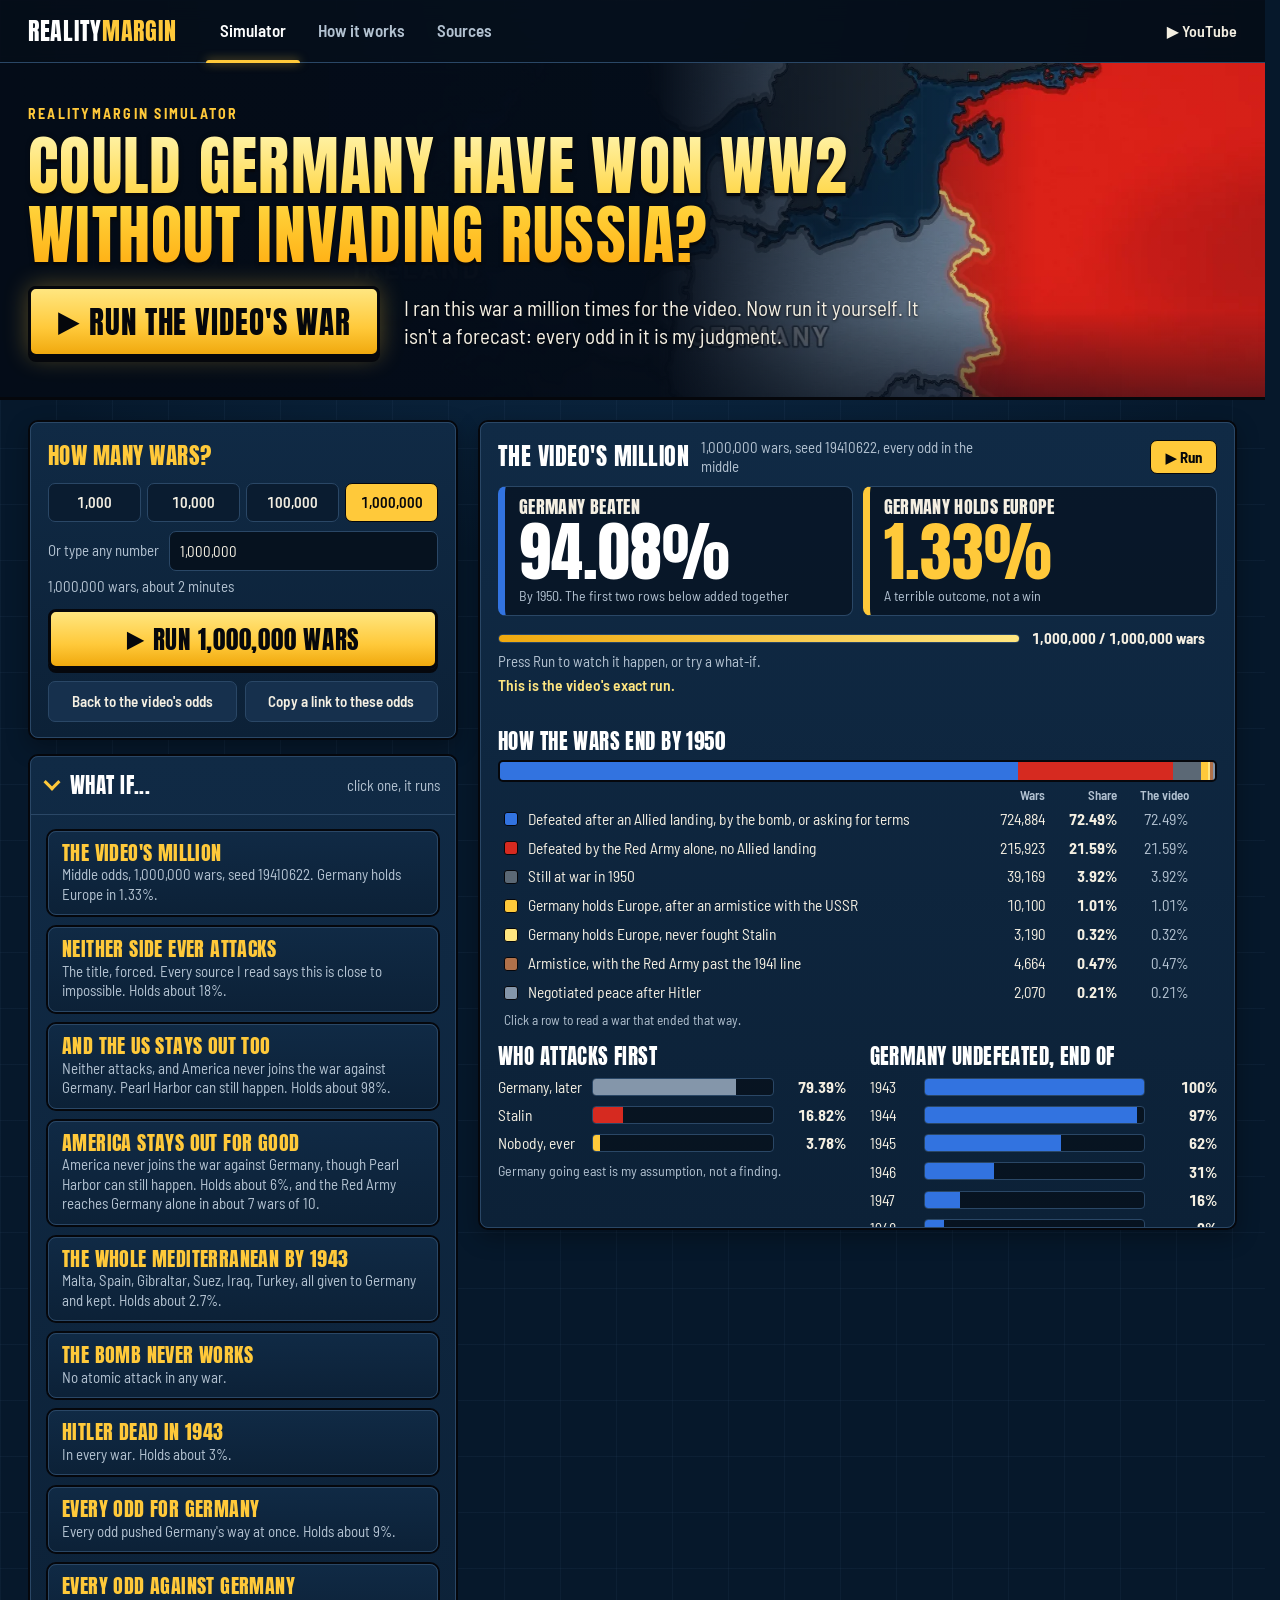
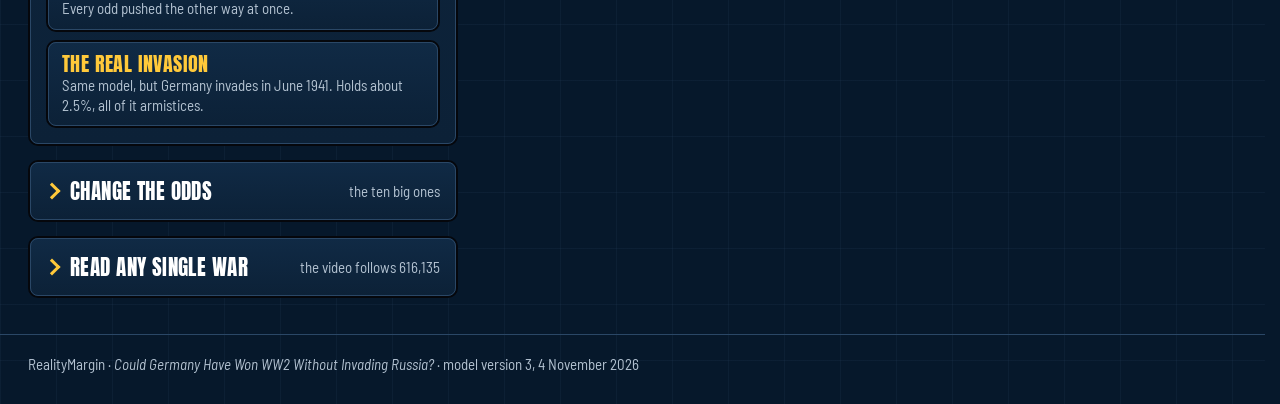
==== commit 2d459bd2: "Add files via upload" ====
--- a/index.html
+++ b/index.html
@@ -1,11 +1,11 @@
 <!doctype html>
-<html lang="en" data-tab="sim"><head><meta charset="utf-8"><meta name="viewport" content="width=device-width, initial-scale=1, viewport-fit=cover"><title>What If Germany Never Invaded Russia? Run the war yourself · RealityMargin</title>
-<meta name="description" content="Run the model behind What If Germany Never Invaded Russia? in your browser, change the odds, and read every source."><meta name="theme-color" content="#06182b">
-<link rel="preconnect" href="https://fonts.googleapis.com"><link rel="stylesheet" href="https://fonts.googleapis.com/css2?family=Anton&family=Barlow+Semi+Condensed:wght@400;600;700&display=swap"><link rel="stylesheet" href="rm_sim.css"></head><body>
+<html lang="en" data-tab="sim"><head><meta charset="utf-8"><meta name="viewport" content="width=device-width, initial-scale=1, viewport-fit=cover"><title>Could Germany Have Won WW2 Without Invading Russia? Run the war yourself · RealityMargin</title>
+<meta name="description" content="Run the model behind Could Germany Have Won WW2 Without Invading Russia? in your browser, change the odds, and read every source."><meta name="theme-color" content="#06182b">
+<link rel="preconnect" href="https://fonts.googleapis.com"><link rel="stylesheet" href="https://fonts.googleapis.com/css2?family=Anton&family=Barlow+Semi+Condensed:wght@400;600;700&display=swap"><link rel="stylesheet" href="rm_sim.css?v=fe26fca4a9"><link rel="icon" href="data:image/svg+xml,%3Csvg xmlns='http://www.w3.org/2000/svg' viewBox='0 0 32 32'%3E%3Crect width='32' height='32' rx='6' fill='%2306182b'/%3E%3Cpath d='M9 7h9a6 6 0 0 1 2 11.6L25 26h-5l-4.400-7H13v7H9z' fill='%23ffc93a'/%3E%3C/svg%3E"></head><body>
 <header class="bar"><div class="w"><a class="logo" href="#sim">Reality<b>Margin</b></a><nav class="tabs" aria-label="Page"><a href="#sim">Simulator</a><a href="#how">How it works</a><a href="#sources">Sources</a><span id="ink" aria-hidden="true"></span></nav><a class="yt" href="https://www.youtube.com/@realitymargin" target="_blank" rel="noopener">▶ YouTube</a></div></header>
 
 <div class="tabp" data-tab="sim" id="sim">
-<div class="hero" style="background-image:url(hero_map.webp)"><div class="w"><p class="kick">REALITYMARGIN SIMULATOR</p><h1>What If Germany Never Invaded Russia?</h1>
+<div class="hero" style="background-image:url(hero_map.webp?v=522a58b25b)"><div class="w"><p class="kick">REALITYMARGIN SIMULATOR</p><h1>Could Germany Have Won WW2 Without Invading Russia?</h1>
 <div class="herow"><button class="go" id="heroRun" type="button">▶ Run the video's war</button><p class="lead">I ran this war a million times for the video. Now run it yourself. It isn't a forecast: every odd in it is my judgment.</p></div></div></div>
 <main class="w work" id="work">
 <div class="ctlcol">
@@ -151,7 +151,7 @@
 <p class="note">The map shows territory on 22 June 1941, from OpenHistoricalMap's dated borders (CC0), with the Netherlands, Switzerland, Tunisia and a few colonies from historical-basemaps 1938 (GPL-3.0) and small unchanged territories from Natural Earth. It was tested against 138 towns, each with who held it on that date. Temporary battle lines of that week aren't drawn: besieged Tobruk, Sollum, Kufra, the holdout at Gondar, and the British advance into Syria and Lebanon, which doesn't happen in this scenario. In the video's war, Palestine and Jordan change hands with the Canal: that's the map's one convention, not a model event.</p>
 </div></details></div></div></div>
 
-<footer><div class="w">RealityMargin · <i>What If Germany Never Invaded Russia?</i> · model version 3, 4 November 2026</div></footer>
+<footer><div class="w">RealityMargin · <i>Could Germany Have Won WW2 Without Invading Russia?</i> · model version 3, 4 November 2026</div></footer>
 
 <div id="dock"><div class="dockr"><div class="dockn"><div><small>Beaten</small><b id="dB"></b></div><div class="h"><small>Holds Europe</small><b id="dH"></b></div></div><button id="dockRun" type="button">▶ Run</button></div><div class="dockm"><i id="dockBar"></i></div></div>
 
@@ -170,8 +170,8 @@
     ['Every odd against Germany', 'Every odd pushed the other way at once.', 'low', 100000, 1, {}],
     ['The real invasion', 'Same model, but Germany invades in June 1941. Holds about 2.5%, all of it armistices.', 'mid', 100000, 3, { barbarossa41: true }],
   ];
-window.RM = {"title":"What If Germany Never Invaded Russia?","seed":19410622,"sliders":[["malta","Malta falls, each half-year it is in reach",0.3,"%"],["declares","Hitler declares war on America after Pearl Harbor",1,"%"],["pearl","Japan attacks America, each half-year (about 1.8 times this in late 1941)",1,"%"],["usBase","America enters anyway, each half-year",0.3,"%"],["hitlerStrain","How much supply strain pushes Hitler east",0.4,"n"],["stalinTrouble","How much German trouble tempts Stalin",15,"n"],["crisisWar","A border crisis turns into war, each half-year, per demand on the table",0.2,"%"],["armistice","An armistice is struck, per half-year, per point the front is past 0.8 (front scale: 0 = the June 1941 line, about 1 = Moscow to the Don; 1.5 times this once Moscow falls)",0.8,"%"],["moscowFalls","Moscow falls, when the front is close",0.6,"%"],["deliver","A bomb gets through to Germany, each half-year once it's ready",1,"%"]],"outcomes":[{"key":"GERMANY DEFEATED","say":"Defeated after an Allied landing, by the bomb, or asking for terms","col":"#3273e0","war":"Germany defeated"},{"key":"RED ARMY TAKES CENTRAL EUROPE, NO ALLIED LANDING","say":"Defeated by the Red Army alone, no Allied landing","col":"#d62a20","war":"Germany defeated"},{"key":"STILL AT WAR IN 1950","say":"Still at war in 1950","col":"#5b6875","war":"Still at war in 1950"},{"key":"GERMANY HOLDS EUROPE, after an armistice with the USSR","say":"Germany holds Europe, after an armistice with the USSR","col":"#ffc93a","war":"Germany holds Europe, after an armistice with the USSR"},{"key":"GERMANY HOLDS EUROPE, never fought Stalin","say":"Germany holds Europe, never fought Stalin","col":"#ffe680","war":"Germany holds Europe, never fought Stalin"},{"key":"ARMISTICE WITH THE RED ARMY PAST THE 1941 LINE","say":"Armistice, with the Red Army past the 1941 line","col":"#b0714a","war":"Armistice, with the Red Army past the 1941 line"},{"key":"NEGOTIATED PEACE AFTER HITLER","say":"Negotiated peace after Hitler","col":"#8496aa","war":"Negotiated peace after Hitler"}],"film":{"i":1000000,"holds":13290,"who":{"HITLER LATER":793923,"STALIN":168235,"NOBODY":37842},"fallen":{"1942":27,"1943":80,"1944":33834,"1945":345617,"1946":305895,"1947":151861,"1948":71817,"1949":31676},"c":{"GERMANY DEFEATED":724884,"RED ARMY TAKES CENTRAL EUROPE, NO ALLIED LANDING":215923,"STILL AT WAR IN 1950":39169,"GERMANY HOLDS EUROPE, after an armistice with the USSR":10100,"ARMISTICE WITH THE RED ARMY PAST THE 1941 LINE":4664,"NEGOTIATED PEACE AFTER HITLER":2070,"GERMANY HOLDS EUROPE, never fought Stalin":3190}},"desc":{"Name":"What informed it","barbarossa41":"the premise switch; 1 only to compare with what really happened","stratMed":"the opening plan: the rest is holding and getting ready. Judgment; no source gives a split","stratAtl":"the opening plan: the rest is holding and getting ready. Judgment; no source gives a split","stratShift":"h from 1943: the plan changes after two years without result","hitlerBase":"h from 1942: he attacks after all, before strain and Stalin's demands. \"Russia must be smashed as soon as possible\" (Halder, 16 Jan 1941). Kershaw: his decision alone","hitler42":"added in spring 1942 only: the first date after a postponement. He had already moved it once, from autumn 1940 to May 1941","hitlerStrain":"...added per unit of supply strain. Tooze: grain, and knocking Britain out before its air power grew, were the strongest arguments for going east","hitlerDemand":"...added per Stalin demand. \"his demands will become bigger and bigger\"","stalinPress":"h: he presses on Finland, Bulgaria, the Straits or Iran. Instruction for Molotov, 9 Nov 1940: Bulgaria \"the main question\"","crisisWar":"chance per demand on the table that a crisis becomes Hitler's war","stalinEarly":"h before mid-1942: first strike. Glantz: not before summer 1942; the 15 May draft admits 10 days of aviation fuel. Unsigned; no record of approval","stalinOrg":"h mid-1942 to 1943: the organisation is ready","stalinTanks":"h from 1944: the new tank force is full (Glantz: three years from 1941 for 16,500)","stalinRace":"h: the Allies are breaking into Germany. He races them for Central Europe. Manchuria, August 1945","finlandWar":"h with Germany distracted: he attacks Finland again. Hitler told Molotov in November 1940 there must be no new war in the Baltic. ×2 with Germany in real trouble","stalinTrouble":"multiplier per point of German trouble. His record: moves only against the weak or the already beaten (Poland 1939, Japan 1945)","strikeEarly":"the strike breaks through","strikeOrg":"the strike breaks through","strikeTanks":"the strike breaks through","tradeCut":"h: he stops the oil and grain. Delivered to the last hours in reality; brief suspension Aug 1940","tradeRenew":"the deal runs out on 1 Aug 1942 (Wegner, Ericson). Germany avoided delivering about 750M RM of its side","pactAnswer":"h in 1941: Hitler answers Stalin's note of 25 Nov 1940 and takes the USSR into the pact. He never replied in reality. Stalin's price was five secret protocols: Finland, Bulgaria, the Straits, the Persian Gulf, Japan's oil concessions. ×0.5 once he's gone through Bulgaria into Greece","pactEnd":"h: the pact comes apart. Neither man kept a deal once he could break it. ×1.5 when Germany is short of food and coal","malta":"h: Malta falls. ×3 under the Mediterranean plan. Herkules, planned 1942, never tried","franco":"h: Franco lets Germany in. ×3 once Britain looks beaten. Preston; Allied control of Spain's food and fuel; Germany couldn't pay","spainForced":"h under the Mediterranean plan: Germany goes in without him. ×1.5 with the plan stuck in Libya, when Gibraltar looks like the cork. No source assessed it","felix":"Gibraltar falls once the road is open. Two corps, 26 medium and heavy artillery battalions","vichy":"h 1941-42 under the Mediterranean plan: Vichy opens Syria and Bizerte. Hitler preferred France to Spain; the Paris talks of May 1941 came after Rommel's first advance, and Vichy backed out. ×1.5 with the Axis deep in Egypt, ×0.5 with the US in","turkeyAxis":"h, ×4 with Suez gone: transit for Germany. No record of Turkey volunteering; Directive 32 planned on force. ×2 frightened by Stalin at the Straits, ×0.3 with the US in","turkeyAllies":"h from 1944 once Germany is losing. Turkey declared in February 1945. ×1.5 once the Red Army is deep past the old border","italyOut":"h once the Axis is out of Africa. \"we must not risk the internal collapse of Italy\" (Halder, Jan 1941). 1943 in reality","marita":"Germany goes into Greece while Britain's there. Directive 20; the danger was bombers near Romania's oil","iraqNorth":"h: Iraq from the north, with Syria or Turkey open. Rashid Ali's coup, April 1941; Britain won that war in 30 days with very little. ×2 in spring 1941 and with Turkish transit, ×0.3 without the Mediterranean plan","iraqBack":"h: Britain retakes Iraq. ×3 with no land route left to the Axis","exporter":"h: Britain takes Syria from Vichy. June-July 1941 in reality. ×0.6 with the Axis at Alamein and no troops to spare","maltaBack":"h: Malta retaken. ×0.2 while the Axis is still strong in Egypt and the US is out","gibBack":"h from 1944 with the US in: Gibraltar retaken. ×1.5 with a landing already made","swedenCut":"h from 1944, Germany losing: Sweden stops the iron ore. Autumn 1944 in reality. ×1.5 losing on both fronts","romaniaOut":"h with the Red Army coming back to Romania's border: it changes sides. 23 August 1944. ×1.5 once it's past the old line","airSup":"a second air battle wins the skies. UK outbuilt Germany 13.2k to 8.4k in 1941. Luftwaffe not pulled east","airTry":"h 1941-43 under the Atlantic plan, ×0.3 otherwise: it's tried","sealionAir":"the landing holds. With no air superiority almost nothing does. Forczyk argues for spring 1941; resupply is the objection. The 1974 Sandhurst game failed, from memory; we haven't read its report","sealionNoAir":"the landing holds. With no air superiority almost nothing does. Forczyk argues for spring 1941; resupply is the objection. The 1974 Sandhurst game failed, from memory; we haven't read its report","ukBase":"h: Britain makes terms regardless of events","ukWill":"h: per point of will lost below 0.7. Official history: Britain would have fought on after the Mediterranean","ukReenter":"h: Britain goes back in, once there's a Soviet war or the US in","ukReenterUs":"h: Britain goes back in, once there's a Soviet war or the US in","churchill":"h: Churchill goes, ×4 after a disaster. Censure beaten 475 to 25 in July 1942","pearl":"h from mid-1941: Japan attacks. Southern policy fixed in 1940; Barbarossa only caused a debate that the south won, so with no Barbarossa it comes at the same time or sooner, and the Neutrality Pact of April 1941 covers the rear. About 80% in the half-year of the July 1941 freeze; ×1.3 with Britain in disaster, ×0.8 with the USSR collapsing (it looks north). No attack after 1943: the oil has gone","declares":"Hitler declares with no Russian war. 25 July 1941: wants no US declaration \"while the Eastern Campaign is still in progress\". Others read 11 Dec as weakness. Both ways","declaresEast":"Hitler declares with a Russian war on, as he really did; or with Britain already out, when he has no need to","declaresUkOut":"Hitler declares with a Russian war on, as he really did; or with Britain already out, when he has no need to","usBase":"h from 1942: the US enters over the Atlantic, Britain fighting. Polls: 62% for shoot on sight, but Congress split","usPerBoat":"...added per U-boat at sea","usBritain":"...added when Britain is in danger. Stark's Plan Dog","usUkOut":"h with Britain out","midwayLost":"a Pacific disaster delays the US in Europe by a year. Midway could have gone the other way","japanNorth":"h with the USSR in trouble, Japan not fighting the US. Nomonhan and the April 1941 pact hold it back. ×1.5 with Moscow gone: Japan's plan was to move only when the fruit was ripe","moscowFalls":"when the Germans are near it. ×2 with Britain out, ×0.75 from 1943","caucasus":"when the Germans reach it, war's second year or later","armistice":"h per point the front is past 0.8, after a war's first year. Harrison: 1942 was the Soviet economy's crisis","eastDeal":"h after two years with the front near the old border: a compromise peace in the East. 1943 Stockholm feelers; Hitler refused. ×3 after Hitler","stalinOut":"h with Moscow gone or the front past it: Stalin falls. Nobody moved in the real crisis of June 1941. ×2 with the Caucasus gone too","armisticeBack":"h: the USSR goes back to war, with the West still fighting, or alone. No armistice was going to be a peace","armisticeBackAlone":"h: the USSR goes back to war, with the West still fighting, or alone. No armistice was going to be a peace","landTry":"h: the Allies try once they outweigh what's facing them","bomb45":"ready by the second half of 1945, else by the end of 1946, else 1948. Conant 1942: no certainty. S-1 maximum effort announced 6 Dec 1941","bomb46":"ready by the second half of 1945, else by the end of 1946, else 1948. Conant 1942: no certainty. S-1 maximum effort announced 6 Dec 1941","deliver":"h: it gets through. ETO heavy bomber loss 3.8% per sortie in 1943 and 1.7% in 1944; few planes needed. ×0.75 with an intact Luftwaffe, ×0.5 from America by B-36 with no base left in Europe","bombSurrender":"h: Germany gives up, ×0.35 unbeaten, ×0.3 with Hitler alive, beaten or not: he never capitulated (the Nero Decree, March 1945). The damage itself is separate. No source","germanBomb":"h from 1946. Heisenberg's doubts, June 1942","westPeace":"h from 1947: no Eastern war, no landing, nobody can finish it. Negotiated end in the West. ×1.5 with Britain alone","hitlerHealth":"h from 1943, rising. ECG Aug 1941: progressive coronary sclerosis; Parkinson's symptoms from 1942","hitlerPlotEast":"h: war in the East going badly. Tresckow March 1943, July 1944","hitlerPlotQuiet":"h otherwise. Elser came close in 1939, Oster's 1938 plot died at Munich. The later plots grew out of the East","afterHitlerPeace":"h: after Hitler, Germany losing: the end comes sooner. ×1.5 with Western armies on the continent to surrender to"},"years":[1943,1944,1945,1946,1947,1948,1949],"who":[["HITLER LATER","Germany, later","#8496aa"],["STALIN","Stalin","#d62a20"],["NOBODY","Nobody, ever","#ffc93a"],["HITLER 1941","Germany, June 1941","#8496aa",true]]};
+window.RM = {"title":"Could Germany Have Won WW2 Without Invading Russia?","seed":19410622,"sliders":[["malta","Malta falls, each half-year it is in reach",0.3,"%"],["declares","Hitler declares war on America after Pearl Harbor",1,"%"],["pearl","Japan attacks America, each half-year (about 1.8 times this in late 1941)",1,"%"],["usBase","America enters anyway, each half-year",0.3,"%"],["hitlerStrain","How much supply strain pushes Hitler east",0.4,"n"],["stalinTrouble","How much German trouble tempts Stalin",15,"n"],["crisisWar","A border crisis turns into war, each half-year, per demand on the table",0.2,"%"],["armistice","An armistice is struck, per half-year, per point the front is past 0.8 (front scale: 0 = the June 1941 line, about 1 = Moscow to the Don; 1.5 times this once Moscow falls)",0.8,"%"],["moscowFalls","Moscow falls, when the front is close",0.6,"%"],["deliver","A bomb gets through to Germany, each half-year once it's ready",1,"%"]],"outcomes":[{"key":"GERMANY DEFEATED","say":"Defeated after an Allied landing, by the bomb, or asking for terms","col":"#3273e0","war":"Germany defeated"},{"key":"RED ARMY TAKES CENTRAL EUROPE, NO ALLIED LANDING","say":"Defeated by the Red Army alone, no Allied landing","col":"#d62a20","war":"Germany defeated"},{"key":"STILL AT WAR IN 1950","say":"Still at war in 1950","col":"#5b6875","war":"Still at war in 1950"},{"key":"GERMANY HOLDS EUROPE, after an armistice with the USSR","say":"Germany holds Europe, after an armistice with the USSR","col":"#ffc93a","war":"Germany holds Europe, after an armistice with the USSR"},{"key":"GERMANY HOLDS EUROPE, never fought Stalin","say":"Germany holds Europe, never fought Stalin","col":"#ffe680","war":"Germany holds Europe, never fought Stalin"},{"key":"ARMISTICE WITH THE RED ARMY PAST THE 1941 LINE","say":"Armistice, with the Red Army past the 1941 line","col":"#b0714a","war":"Armistice, with the Red Army past the 1941 line"},{"key":"NEGOTIATED PEACE AFTER HITLER","say":"Negotiated peace after Hitler","col":"#8496aa","war":"Negotiated peace after Hitler"}],"film":{"i":1000000,"holds":13290,"who":{"HITLER LATER":793923,"STALIN":168235,"NOBODY":37842},"fallen":{"1942":27,"1943":80,"1944":33834,"1945":345617,"1946":305895,"1947":151861,"1948":71817,"1949":31676},"c":{"GERMANY DEFEATED":724884,"RED ARMY TAKES CENTRAL EUROPE, NO ALLIED LANDING":215923,"STILL AT WAR IN 1950":39169,"GERMANY HOLDS EUROPE, after an armistice with the USSR":10100,"ARMISTICE WITH THE RED ARMY PAST THE 1941 LINE":4664,"NEGOTIATED PEACE AFTER HITLER":2070,"GERMANY HOLDS EUROPE, never fought Stalin":3190}},"desc":{"Name":"What informed it","barbarossa41":"the premise switch; 1 only to compare with what really happened","stratMed":"the opening plan: the rest is holding and getting ready. Judgment; no source gives a split","stratAtl":"the opening plan: the rest is holding and getting ready. Judgment; no source gives a split","stratShift":"h from 1943: the plan changes after two years without result","hitlerBase":"h from 1942: he attacks after all, before strain and Stalin's demands. \"Russia must be smashed as soon as possible\" (Halder, 16 Jan 1941). Kershaw: his decision alone","hitler42":"added in spring 1942 only: the first date after a postponement. He had already moved it once, from autumn 1940 to May 1941","hitlerStrain":"...added per unit of supply strain. Tooze: grain, and knocking Britain out before its air power grew, were the strongest arguments for going east","hitlerDemand":"...added per Stalin demand. \"his demands will become bigger and bigger\"","stalinPress":"h: he presses on Finland, Bulgaria, the Straits or Iran. Instruction for Molotov, 9 Nov 1940: Bulgaria \"the main question\"","crisisWar":"chance per demand on the table that a crisis becomes Hitler's war","stalinEarly":"h before mid-1942: first strike. Glantz: not before summer 1942; the 15 May draft admits 10 days of aviation fuel. Unsigned; no record of approval","stalinOrg":"h mid-1942 to 1943: the organisation is ready","stalinTanks":"h from 1944: the new tank force is full (Glantz: three years from 1941 for 16,500)","stalinRace":"h: the Allies are breaking into Germany. He races them for Central Europe. Manchuria, August 1945","finlandWar":"h with Germany distracted: he attacks Finland again. Hitler told Molotov in November 1940 there must be no new war in the Baltic. ×2 with Germany in real trouble","stalinTrouble":"multiplier per point of German trouble. His record: moves only against the weak or the already beaten (Poland 1939, Japan 1945)","strikeEarly":"the strike breaks through","strikeOrg":"the strike breaks through","strikeTanks":"the strike breaks through","tradeCut":"h: he stops the oil and grain. Delivered to the last hours in reality; brief suspension Aug 1940","tradeRenew":"the deal runs out on 1 Aug 1942 (Wegner, Ericson). Germany avoided delivering about 750M RM of its side","pactAnswer":"h in 1941: Hitler answers Stalin's note of 25 Nov 1940 and takes the USSR into the pact. He never replied in reality. Stalin's price was five secret protocols: Finland, Bulgaria, the Straits, the Persian Gulf, Japan's oil concessions. ×0.5 once he's gone through Bulgaria into Greece","pactEnd":"h: the pact comes apart. Neither man kept a deal once he could break it. ×1.5 when Germany is short of food and coal","malta":"h: Malta falls. ×3 under the Mediterranean plan. Herkules, planned 1942, never tried","franco":"h: Franco lets Germany in. ×3 once Britain looks beaten. Preston; Allied control of Spain's food and fuel; Germany couldn't pay","spainForced":"h under the Mediterranean plan: Germany goes in without him. ×1.5 with the plan stuck in Libya, when Gibraltar looks like the cork. No source assessed it","felix":"Gibraltar falls once the road is open. Two corps, 26 medium and heavy artillery battalions","vichy":"h 1941-42 under the Mediterranean plan: Vichy opens Syria and Bizerte. Hitler preferred France to Spain; the Paris talks of May 1941 came after Rommel's first advance, and Vichy backed out. ×1.5 with the Axis deep in Egypt, ×0.5 with the US in","turkeyAxis":"h, ×4 with Suez gone: transit for Germany. No record of Turkey volunteering; Directive 32 planned on force. ×2 frightened by Stalin at the Straits, ×0.3 with the US in","turkeyAllies":"h from 1944 once Germany is losing. Turkey declared in February 1945. ×1.5 once the Red Army is deep past the old border","italyOut":"h once the Axis is out of Africa. \"we must not risk the internal collapse of Italy\" (Halder, Jan 1941). 1943 in reality","marita":"Germany goes into Greece while Britain's there. Directive 20; the danger was bombers near Romania's oil","iraqNorth":"h: Iraq from the north, with Syria or Turkey open. Rashid Ali's coup, April 1941; Britain won that war in 30 days with very little. ×2 in spring 1941 and with Turkish transit, ×0.3 without the Mediterranean plan","iraqBack":"h: Britain retakes Iraq. ×3 with no land route left to the Axis","exporter":"h: Britain takes Syria from Vichy. June-July 1941 in reality. ×0.6 with the Axis at Alamein and no troops to spare","maltaBack":"h: Malta retaken. ×0.2 while the Axis is still strong in Egypt and the US is out","gibBack":"h from 1944 with the US in: Gibraltar retaken. ×1.5 with a landing already made","swedenCut":"h from 1944, Germany losing: Sweden stops the iron ore. Autumn 1944 in reality. ×1.5 losing on both fronts","romaniaOut":"h with the Red Army coming back to Romania's border: it changes sides. 23 August 1944. ×1.5 once it's past the old line","airSup":"a second air battle wins the skies. UK outbuilt Germany 13.2k to 8.4k in 1941. Luftwaffe not pulled east","airTry":"h 1941-43 under the Atlantic plan, ×0.3 otherwise: it's tried","sealionAir":"the landing holds. With no air superiority almost nothing does. Forczyk argues for spring 1941; resupply is the objection. The 1974 Sandhurst game failed, from memory; we haven't read its report","sealionNoAir":"the landing holds. With no air superiority almost nothing does. Forczyk argues for spring 1941; resupply is the objection. The 1974 Sandhurst game failed, from memory; we haven't read its report","ukBase":"h: Britain makes terms regardless of events","ukWill":"h: per point of will lost below 0.7. Official history: Britain would have fought on after the Mediterranean","ukReenter":"h: Britain goes back in, once there's a Soviet war or the US in","ukReenterUs":"h: Britain goes back in, once there's a Soviet war or the US in","churchill":"h: Churchill goes, ×4 after a disaster. Censure beaten 475 to 25 in July 1942","pearl":"h from mid-1941: Japan attacks. Southern policy fixed in 1940; Barbarossa only caused a debate that the south won, so with no Barbarossa it comes at the same time or sooner, and the Neutrality Pact of April 1941 covers the rear. About 80% in the half-year of the July 1941 freeze; ×1.3 with Britain in disaster, ×0.8 with the USSR collapsing (it looks north). No attack after 1943: the oil has gone","declares":"Hitler declares with no Russian war. 25 July 1941: wants no US declaration \"while the Eastern Campaign is still in progress\". Others read 11 Dec as weakness. Both ways","declaresEast":"Hitler declares with a Russian war on, as he really did; or with Britain already out, when he has no need to","declaresUkOut":"Hitler declares with a Russian war on, as he really did; or with Britain already out, when he has no need to","usBase":"h from 1942: the US enters over the Atlantic, Britain fighting. Polls: 62% for shoot on sight, but Congress split","usPerBoat":"...added per U-boat at sea","usBritain":"...added when Britain is in danger. Stark's Plan Dog","usUkOut":"h with Britain out","midwayLost":"a Pacific disaster delays the US in Europe by a year. Midway could have gone the other way","japanNorth":"h with the USSR in trouble, Japan not fighting the US. Nomonhan and the April 1941 pact hold it back. ×1.5 with Moscow gone: Japan's plan was to move only when the fruit was ripe","moscowFalls":"when the Germans are near it. ×2 with Britain out, ×0.75 from 1943","caucasus":"when the Germans reach it, war's second year or later","armistice":"h per point the front is past 0.8, after a war's first year. Harrison: 1942 was the Soviet economy's crisis","eastDeal":"h after two years with the front near the old border: a compromise peace in the East. 1943 Stockholm feelers; Hitler refused. ×3 after Hitler","stalinOut":"h with Moscow gone or the front past it: Stalin falls. Nobody moved in the real crisis of June 1941. ×2 with the Caucasus gone too","armisticeBack":"h: the USSR goes back to war, with the West still fighting, or alone. No armistice was going to be a peace","armisticeBackAlone":"h: the USSR goes back to war, with the West still fighting, or alone. No armistice was going to be a peace","landTry":"h: the Allies try once they outweigh what's facing them","bomb45":"ready by the second half of 1945, else by the end of 1946, else 1948. Conant 1942: no certainty. S-1 maximum effort announced 6 Dec 1941","bomb46":"ready by the second half of 1945, else by the end of 1946, else 1948. Conant 1942: no certainty. S-1 maximum effort announced 6 Dec 1941","deliver":"h: it gets through. ETO heavy bomber loss 3.8% per sortie in 1943 and 1.7% in 1944; few planes needed. ×0.75 with an intact Luftwaffe, ×0.5 from America by B-36 with no base left in Europe","bombSurrender":"h: Germany gives up, ×0.35 unbeaten, ×0.3 with Hitler alive, beaten or not: he never capitulated (the Nero Decree, March 1945). The damage itself is separate. No source","germanBomb":"h from 1946. Heisenberg's doubts, June 1942","westPeace":"h from 1947: no Eastern war, no landing, nobody can finish it. Negotiated end in the West. ×1.5 with Britain alone","hitlerHealth":"h from 1943, rising. ECG Aug 1941: progressive coronary sclerosis; Parkinson's symptoms from 1942","hitlerPlotEast":"h: war in the East going badly. Tresckow March 1943, July 1944","hitlerPlotQuiet":"h otherwise. Elser came close in 1939, Oster's 1938 plot died at Munich. The later plots grew out of the East","afterHitlerPeace":"h: after Hitler, Germany losing: the end comes sooner. ×1.5 with Western armies on the continent to surrender to"},"years":[1943,1944,1945,1946,1947,1948,1949],"who":[["HITLER LATER","Germany, later","#8496aa"],["STALIN","Stalin","#d62a20"],["NOBODY","Nobody, ever","#ffc93a"],["HITLER 1941","Germany, June 1941","#8496aa",true]]};
 window.RM.presets = PRE;</script>
-<script src="model/sim_web.js"></script><script src="rm_sim.js"></script>
+<script src="model/sim_web.js?v=b446952333"></script><script src="rm_sim.js?v=771f2434c3"></script>
 <script data-goatcounter="https://realitymargin.goatcounter.com/count" async src="https://gc.zgo.at/count.js"></script>
 </body></html>
